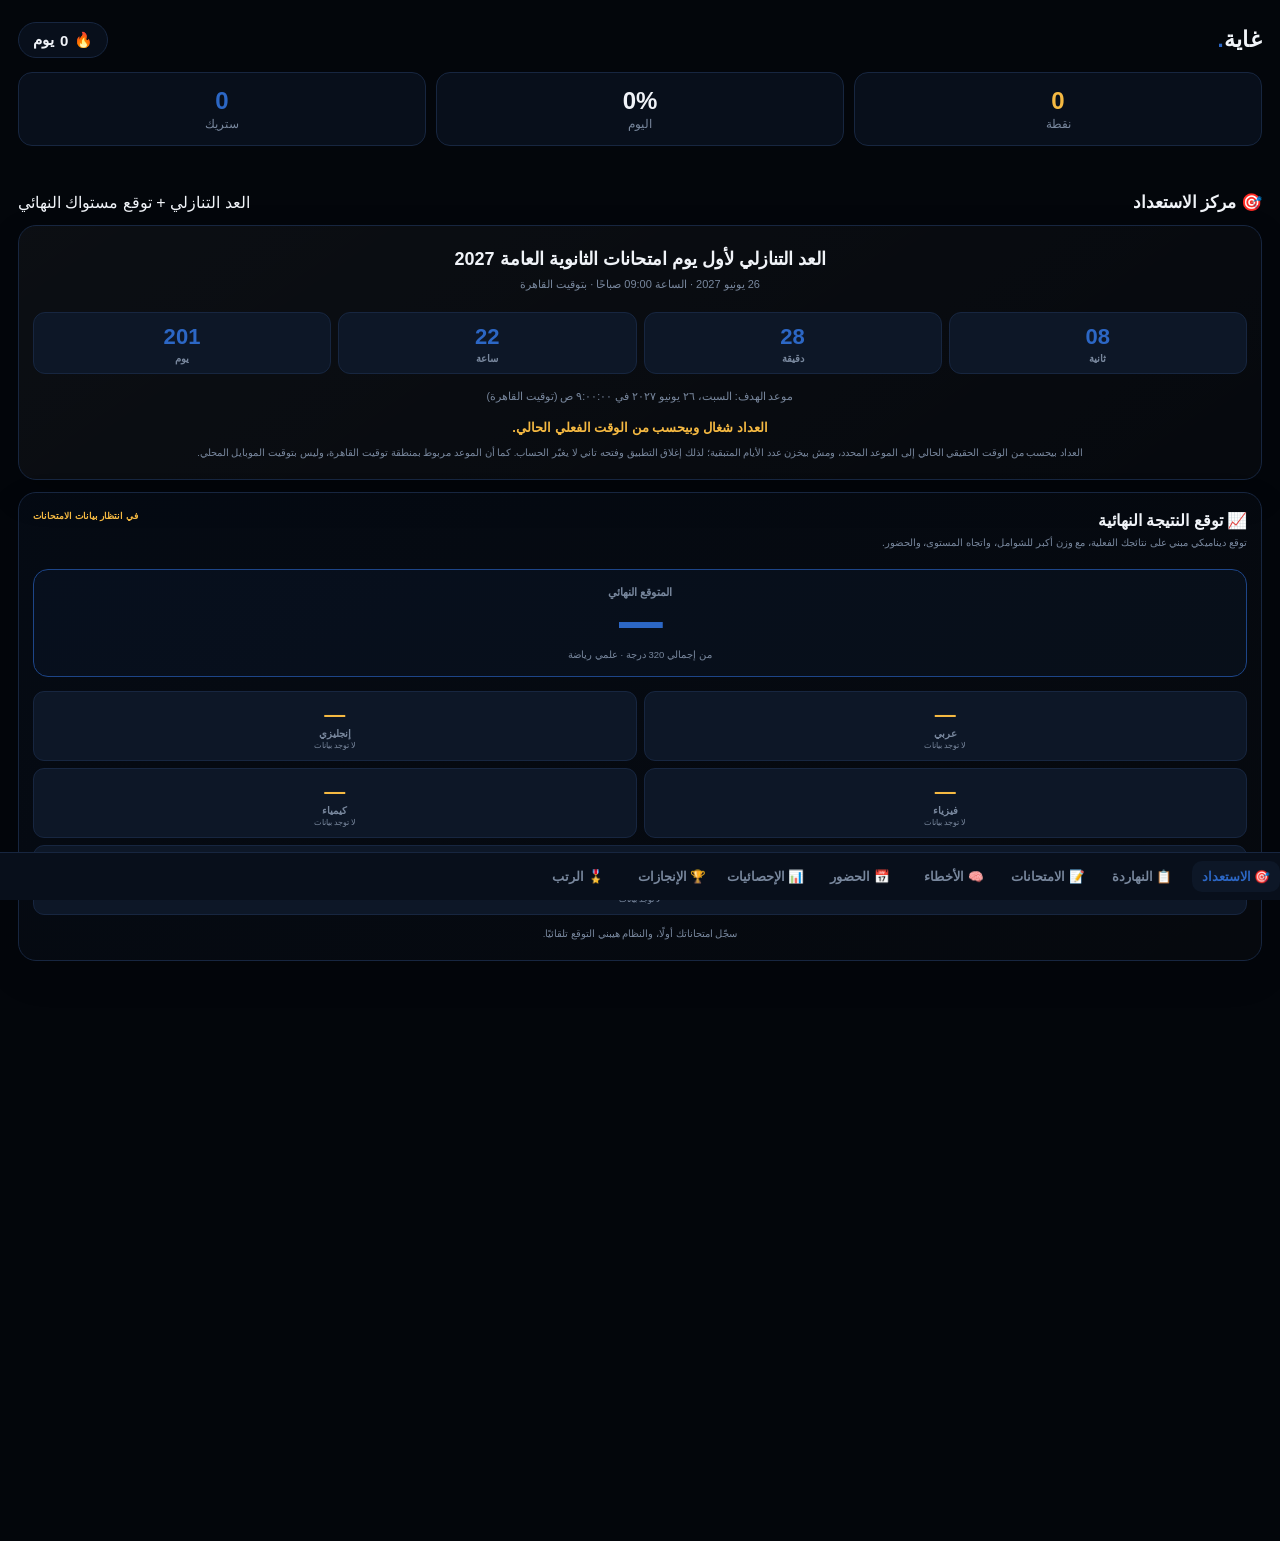
==== index.html @ 6be0824b "Add files via upload" ====
<!DOCTYPE html>
<html lang="ar" dir="rtl">
<head>
<meta charset="UTF-8">
<meta name="viewport" content="width=device-width, initial-scale=1.0, viewport-fit=cover">
<meta name="theme-color" content="#03060B">
<title>غاية</title>
<link rel="manifest" href="manifest.json">
<link rel="apple-touch-icon" href="icon-192.png">
<link rel="icon" href="icon-192.png">
<link rel="stylesheet" href="fonts.css">
<style>
  :root{
    --bg:#03060B;
    --surface:#080F1B;
    --surface-2:#0D1727;
    --border:#172640;
    --text:#F0F3F8;
    --muted:#78879D;
    --mint:#2C67C5;
    --mint-dim:#1D4588;
    --gold:#F5B942;
    --red:#FF5C5C;
    --red-dim:#5C2323;
  }
  *{box-sizing:border-box; margin:0; padding:0;}
  html{
    min-height:100%;
    overflow-y:auto;
    overflow-x:hidden;
    scroll-padding-bottom:340px;
  }
  body{
    height:auto;
    overflow-y:auto;
    overflow-x:hidden;
    scroll-padding-bottom:340px;
  }
  body{
    background:
      linear-gradient(var(--bg),var(--bg)),
      repeating-linear-gradient(0deg, transparent, transparent 39px, rgba(255,255,255,0.028) 40px),
      repeating-linear-gradient(90deg, transparent, transparent 39px, rgba(255,255,255,0.028) 40px);
    color:var(--text);
    font-family:'Noto Sans Arabic','Cairo','Tajawal',sans-serif;
    min-height:100dvh;
    padding-bottom:calc(320px + env(safe-area-inset-bottom));
  }
  body::after{content:''; display:block; height:120px;}
  h1,h2,h3,.num,.brand{font-family:'Noto Sans Arabic','Cairo','Tajawal',sans-serif;}
  .achievement-en,.rank-en,.rank-current-en{
    font-family:Impact,'Haettenschweiler','Arial Narrow Bold','Noto Sans Display',sans-serif;
    font-weight:900;
    letter-spacing:.15px;
  }
  .countdown-grid .countdown-value{
    font-family:Impact,'Haettenschweiler','Arial Narrow Bold','Noto Sans Display','Noto Sans Arabic',sans-serif;
    font-weight:900;
    letter-spacing:.2px;
  }
  /* Arabic display style: a heavy, rounded local fallback closest to the selected Picsart reference. */
  .brand,.section-head h2,.countdown-title,.prediction-head h3{font-weight:900;}

  header.top{
    padding:22px 18px 14px;
    display:flex;
    align-items:center;
    justify-content:space-between;
  }
  .brand{font-size:22px; font-weight:800; letter-spacing:.3px;}
  .brand span{color:var(--mint);}
  .streak-pill{
    display:flex; align-items:center; gap:6px;
    background:var(--surface);
    border:1px solid var(--border);
    padding:8px 14px;
    border-radius:100px;
    font-family:'Noto Sans Arabic','Cairo','Tajawal',sans-serif;
    font-weight:700;
    font-size:15px;
  }

  .stats-row{
    display:grid;
    grid-template-columns:1fr 1fr 1fr;
    gap:10px;
    padding:0 18px 18px;
  }
  .stat-card{
    background:var(--surface);
    border:1px solid var(--border);
    border-radius:14px;
    padding:14px 10px;
    text-align:center;
  }
  .stat-card .num{font-size:24px; font-weight:800;}
  .stat-card .lbl{font-size:12px; color:var(--muted); margin-top:2px;}
  .stat-card.points .num{color:var(--gold);}
  .stat-card.streak .num{color:var(--mint);}
  .points-breakdown{
    display:grid; grid-template-columns:repeat(4,1fr); gap:8px; margin-top:8px;
  }
  .points-breakdown .point-box{
    background:var(--surface); border:1px solid var(--border);
    border-radius:12px; padding:10px 6px; text-align:center;
  }
  .points-breakdown .point-value{
    font-family:'Noto Sans Arabic','Cairo','Tajawal',sans-serif; font-size:18px; font-weight:800; color:var(--gold);
  }
  .points-breakdown .point-label{font-size:10.5px; color:var(--muted); margin-top:2px;}
  .subject-breakdown{
    display:grid; grid-template-columns:repeat(3,1fr); gap:8px; margin-top:8px;
  }
  .subject-breakdown .point-box.total{border-color:var(--mint-dim);}
  .subject-breakdown .point-box.total .point-value{color:var(--mint);}

  section.wrap{padding:6px 18px 140px;}

  .section-head{
    display:flex; align-items:center; justify-content:space-between;
    margin:22px 0 12px;
  }
  .section-head h2{font-size:17px; font-weight:700;}
  .section-head .tabs, #page-errors .tabs{display:flex; gap:6px; background:var(--surface); padding:4px; border-radius:10px; border:1px solid var(--border); flex-wrap:wrap;}
  .section-head .tabs button, #page-errors .tabs button{
    background:transparent; border:none; color:var(--muted);
    font-family:'Noto Sans Arabic','Cairo','Tajawal',sans-serif; font-size:12px; padding:6px 10px; border-radius:7px; cursor:pointer;
  }
  .section-head .tabs button.active, #page-errors .tabs button.active{background:var(--surface-2); color:var(--text); font-weight:700;}

  .task{
    background:var(--surface);
    border:1px solid var(--border);
    border-radius:14px;
    padding:14px 16px;
    margin-bottom:10px;
    display:flex;
    align-items:center;
    gap:12px;
    position:relative;
    overflow:hidden;
  }
  .task .idx{
    font-family:'Noto Sans Arabic','Cairo','Tajawal',sans-serif; font-weight:800; font-size:13px; color:var(--muted);
    min-width:22px;
  }
  .task .info{flex:1; min-width:0;}
  .task .title{font-size:15px; font-weight:600; margin-bottom:3px;}
  .task.done .title{color:var(--muted); text-decoration:line-through;}
  .task .time{font-size:12.5px; color:var(--muted); font-family:'Noto Sans Arabic','Cairo','Tajawal',sans-serif;}
  .task .check{
    width:30px; height:30px; border-radius:9px;
    border:2px solid var(--border);
    background:transparent;
    display:flex; align-items:center; justify-content:center;
    cursor:pointer; flex-shrink:0;
    font-size:16px; color:transparent;
  }
  .task.done{border-color:var(--mint-dim); background:linear-gradient(90deg, rgba(44,103,197,0.08), transparent);}
  .task.done .check{background:var(--mint); border-color:var(--mint); color:#FFFFFF;}
  .task.failed{border-color:var(--red-dim); background:linear-gradient(90deg, rgba(255,92,92,0.08), transparent);}
  .task.failed .check{border-color:var(--red); color:var(--red);}
  .task.failed .time{color:var(--red);}

  .empty{
    text-align:center; color:var(--muted); font-size:13.5px;
    padding:28px 10px; border:1px dashed var(--border); border-radius:14px;
  }


  /* ---------- ACHIEVEMENTS ---------- */
.achievement-card.locked 
.rank-card-badge{
  width:110px;height:130px;display:block;margin:0 auto 8px;object-fit:contain;
  filter:drop-shadow(0 9px 16px rgba(0,0,0,.42));
  transition:transform .22s ease;
}
.rank-card:hover .rank-card-badge{transform:translateY(-4px) scale(1.035);}
.rank-card.locked .rank-card-badge{filter:grayscale(.75) brightness(.62) opacity(.48);}
.rank-card.current .rank-card-badge{filter:drop-shadow(0 0 14px rgba(224,189,99,.24)) drop-shadow(0 9px 16px rgba(0,0,0,.42));}

.achievement-badge-img{
  width:100px;height:114px;display:block;margin:0 auto 10px;object-fit:contain;
  filter:drop-shadow(0 8px 14px rgba(0,0,0,.42));
  transition:transform .22s ease,filter .22s ease,opacity .22s ease;
}
.achievement-card:hover .achievement-badge-img{transform:translateY(-3px) scale(1.035);}
.achievement-card.locked .achievement-badge-img{
  filter:grayscale(.9) brightness(.36) saturate(.35) contrast(1.08);
  opacity:.52;
}
.rank-hero{background:var(--surface);border:1px solid var(--border);border-radius:16px;padding:14px;margin-bottom:12px;display:grid;grid-template-columns:86px 1fr;gap:14px;align-items:center;}
  .rank-hero img{width:82px;height:82px;display:block;}
  .rank-level{font-size:10px;color:var(--gold);font-weight:900;letter-spacing:.4px;}
  .rank-current-name{font-size:18px;font-weight:900;margin-top:2px;line-height:1.3;}
  .rank-current-en{font-size:10.5px;color:var(--muted);direction:ltr;text-align:left;margin-top:2px;}
  .rank-points{font-family:'Noto Sans Arabic','Cairo','Tajawal',sans-serif;font-size:12px;color:var(--text);margin-top:7px;}
  .rank-progress{height:6px;background:var(--surface-2);border-radius:99px;overflow:hidden;margin-top:8px;}
  .rank-progress span{display:block;height:100%;background:var(--gold);border-radius:99px;}
  .rank-levels{display:flex;gap:5px;overflow:auto;margin-bottom:12px;padding-bottom:2px;}
  .rank-level-filter{white-space:nowrap;background:var(--surface);border:1px solid var(--border);color:var(--muted);border-radius:10px;padding:8px 10px;font-family:'Noto Sans Arabic','Cairo','Tajawal',sans-serif;font-size:11px;cursor:pointer;}
  .rank-level-filter.active{color:var(--text);border-color:var(--gold);font-weight:800;background:var(--surface-2);}
  .rank-grid{display:grid;grid-template-columns:repeat(2,minmax(0,1fr));gap:9px;}
  .rank-card{position:relative;background:var(--surface);border:1px solid var(--border);border-radius:14px;padding:11px;min-height:126px;overflow:hidden;display:grid;grid-template-columns:58px 1fr;gap:10px;align-items:center;}
  .rank-card.current{border-color:var(--gold);box-shadow:0 0 0 1px rgba(245,185,66,.1);}
  .rank-card.passed{border-color:var(--mint-dim);}
  .rank-card.locked{opacity:.55;filter:saturate(.45);}
  .rank-card img{width:56px;height:56px;display:block;}
  .rank-num{font-size:9.5px;color:var(--muted);font-family:'Noto Sans Arabic','Cairo','Tajawal',sans-serif;}
  .rank-name{font-size:12.5px;font-weight:900;line-height:1.35;margin-top:2px;}
  .rank-en{font-size:9.5px;color:var(--muted);direction:ltr;text-align:left;margin-top:2px;}
  .rank-required{font-size:10px;color:var(--muted);margin-top:6px;}
  .rank-state{font-size:9.5px;font-weight:800;margin-top:5px;color:var(--muted);}
  .rank-card.current .rank-state{color:var(--gold);}
  .rank-card.passed .rank-state{color:var(--mint);}
  @media(max-width:520px){.rank-grid{grid-template-columns:1fr;}.rank-hero{grid-template-columns:72px 1fr}.rank-hero img{width:68px;height:68px;}}
  .achievement-summary{display:grid;grid-template-columns:repeat(3,1fr);gap:8px;margin-bottom:12px;}
  .achievement-stat{background:var(--surface);border:1px solid var(--border);border-radius:12px;padding:12px;text-align:center;}
  .achievement-stat .num{font-family:'Noto Sans Arabic','Cairo','Tajawal',sans-serif;font-size:20px;font-weight:900;color:var(--gold);}
  .achievement-stat .lbl{font-size:11px;color:var(--muted);margin-top:3px;}
  .achievement-filters{display:flex;gap:6px;flex-wrap:wrap;margin-bottom:12px;}
  .achievement-filter{background:var(--surface);border:1px solid var(--border);color:var(--muted);border-radius:10px;padding:8px 10px;font-family:'Noto Sans Arabic','Cairo','Tajawal',sans-serif;font-size:11.5px;cursor:pointer;}
  .achievement-filter.active{background:var(--surface-2);color:var(--text);border-color:var(--gold);font-weight:800;}
  .achievement-grid{display:grid;grid-template-columns:repeat(2,minmax(0,1fr));gap:9px;}
  .achievement-card{position:relative;background:var(--surface);border:1px solid var(--border);border-radius:14px;padding:12px;min-height:126px;overflow:hidden;}
  .achievement-card.unlocked{border-color:var(--gold);box-shadow:0 0 0 1px rgba(245,185,66,.08);}
  .achievement-card.locked{opacity:.62;filter:saturate(.45);}
  .achievement-id{position:absolute;top:8px;left:9px;font-size:10px;color:var(--muted);font-family:'Noto Sans Arabic','Cairo','Tajawal',sans-serif;}
  .achievement-badge{width:42px;height:42px;border-radius:12px;background:var(--surface-2);border:1px solid var(--border);display:flex;align-items:center;justify-content:center;font-size:21px;margin-bottom:8px;}
  .achievement-card.unlocked .achievement-badge{border-color:var(--gold);background:rgba(245,185,66,.08);}
  .achievement-name{font-weight:900;font-size:13px;line-height:1.35;}
  .achievement-en{font-size:10.5px;color:var(--muted);margin-top:2px;direction:ltr;text-align:left;}
  .achievement-condition{font-size:10.5px;color:var(--muted);line-height:1.45;margin-top:7px;}
  .achievement-status{font-size:10px;margin-top:7px;color:var(--muted);font-weight:700;}
  .achievement-card.unlocked .achievement-status{color:var(--mint);}
  .achievement-progress{height:4px;background:var(--surface-2);border-radius:99px;overflow:hidden;margin-top:8px;}
  .achievement-progress span{display:block;height:100%;background:var(--gold);border-radius:99px;}
  @media(max-width:520px){.achievement-grid{grid-template-columns:1fr;}.achievement-summary{grid-template-columns:repeat(3,1fr);}}

  .add-bar{
    display:flex; gap:8px; margin-top:14px;
  }
  .add-bar input[type=text]{
    flex:1; background:var(--surface); border:1px solid var(--border); color:var(--text);
    border-radius:12px; padding:12px 14px; font-family:'Noto Sans Arabic','Cairo','Tajawal',sans-serif; font-size:14px;
  }
  .add-bar input[type=time]{
    background:var(--surface); border:1px solid var(--border); color:var(--text);
    border-radius:12px; padding:12px 10px; font-family:'Noto Sans Arabic','Cairo','Tajawal',sans-serif; font-size:14px; width:108px;
  }
  .add-bar button{
    background:var(--mint); color:#FFFFFF; border:none; border-radius:12px;
    padding:0 18px; font-family:'Noto Sans Arabic','Cairo','Tajawal',sans-serif; font-weight:800; font-size:14px; cursor:pointer;
  }

  .exam-form{
    background:var(--surface); border:1px solid var(--border); border-radius:14px;
    padding:14px; margin-bottom:16px;
  }
  .exam-form h3{font-size:15px; margin-bottom:12px;}
  .form-grid{display:grid; grid-template-columns:1fr 1fr; gap:10px;}
  .field{display:flex; flex-direction:column; gap:5px;}
  .field.full{grid-column:1 / -1;}
  .field label{font-size:12px; color:var(--muted);}
  .field select,.field input{
    width:100%; background:var(--surface-2); border:1px solid var(--border);
    color:var(--text); border-radius:10px; padding:10px 11px;
    font-family:'Noto Sans Arabic','Cairo','Tajawal',sans-serif; font-size:13.5px;
  }
  .field input[type=number]{font-family:'Noto Sans Arabic','Cairo','Tajawal',sans-serif;}
  .exam-submit{
    width:100%; margin-top:12px; padding:11px; border:none; border-radius:10px;
    background:var(--mint); color:#FFFFFF; font-family:'Noto Sans Arabic','Cairo','Tajawal',sans-serif;
    font-weight:800; font-size:13.5px; cursor:pointer;
  }
  .exam-section-title{
    display:flex; align-items:center; justify-content:space-between;
    margin:18px 0 10px;
  }
  .exam-section-title h3{font-size:15px;}
  .exam-section-title span{font-size:11px; color:var(--muted);}
  .exam-summary{
    display:flex; align-items:center; gap:10px; background:var(--surface);
    border:1px solid var(--border); border-radius:12px; padding:12px 14px;
    margin-bottom:8px;
  }
  .exam-summary .subject{flex:1; font-weight:700; font-size:14px;}
  .exam-summary .exam-count{font-size:11px; color:var(--muted);}
  .exam-summary .average{font-family:'Noto Sans Arabic','Cairo','Tajawal',sans-serif; font-size:17px; font-weight:800; color:var(--gold);}
  .exam-record{
    display:flex; align-items:center; gap:10px; padding:10px 2px;
    border-bottom:1px solid var(--border); font-size:13px;
  }
  .exam-record:last-child{border-bottom:none;}
  .exam-record .record-info{flex:1; min-width:0;}
  .exam-record .record-subject{font-weight:700;}
  .exam-record .record-meta{font-size:11px; color:var(--muted); margin-top:2px;}
  .exam-record .record-score{font-family:'Noto Sans Arabic','Cairo','Tajawal',sans-serif; font-weight:800; color:var(--mint);}

  .attendance-note{
    color:var(--muted); font-size:12px; line-height:1.8;
    background:rgba(245,185,66,.07); border:1px solid rgba(245,185,66,.25);
    border-radius:12px; padding:11px 13px; margin-bottom:14px;
  }
  .schedule-row{
    display:grid; grid-template-columns:1fr 1.2fr .9fr; gap:8px;
    margin-bottom:8px;
  }
  .schedule-row input,.schedule-row select{
    width:100%; min-width:0; background:var(--surface-2);
    border:1px solid var(--border); color:var(--text); border-radius:9px;
    padding:9px 8px; font-family:'Noto Sans Arabic','Cairo','Tajawal',sans-serif; font-size:12px;
  }
  .schedule-row input[type=time]{font-family:'Noto Sans Arabic','Cairo','Tajawal',sans-serif;}
  .attendance-save{
    width:100%; margin-top:4px; padding:10px; border:none; border-radius:10px;
    background:var(--surface-2); color:var(--mint); border:1px solid var(--mint-dim);
    font-family:'Noto Sans Arabic','Cairo','Tajawal',sans-serif; font-weight:800; font-size:13px; cursor:pointer;
  }
  .attendance-item{
    display:flex; align-items:center; gap:10px; padding:12px 2px;
    border-bottom:1px solid var(--border);
  }
  .attendance-item:last-child{border-bottom:none;}
  .attendance-info{flex:1; min-width:0;}
  .attendance-subject{font-weight:800; font-size:14px;}
  .attendance-meta{font-size:11px; color:var(--muted); margin-top:3px;}
  .attendance-status{
    font-family:'Noto Sans Arabic','Cairo','Tajawal',sans-serif; font-size:11px; font-weight:800;
    padding:5px 8px; border-radius:7px; white-space:nowrap;
  }
  .attendance-status.pending{color:var(--gold); background:rgba(245,185,66,.12);}
  .attendance-status.present{color:var(--mint); background:rgba(44,103,197,.12);}
  .attendance-status.absent{color:var(--red); background:rgba(255,92,92,.12);}
  .attendance-action{
    border:1px solid var(--mint-dim); color:var(--mint); background:transparent;
    border-radius:8px; padding:7px 9px; font-family:'Noto Sans Arabic','Cairo','Tajawal',sans-serif; font-size:11px;
    font-weight:700; cursor:pointer; white-space:nowrap;
  }
  .record-actions{display:flex; gap:4px; flex-shrink:0;}
  .icon-btn{
    background:transparent; border:1px solid var(--border); color:var(--muted);
    font-size:13px; cursor:pointer; padding:6px 8px; border-radius:8px; line-height:1;
  }
  .icon-btn.danger{border-color:var(--red-dim); color:var(--red);}
  .exam-record.editing{border:1px solid var(--mint-dim); border-radius:10px; background:rgba(44,103,197,.05);}
  .exam-submit-row{display:flex; gap:8px; margin-top:12px;}
  .exam-submit-row .exam-submit{margin-top:0; flex:1;}
  .exam-cancel-edit{
    display:none; border:1px solid var(--border); background:transparent; color:var(--muted);
    border-radius:10px; padding:0 16px; font-family:'Noto Sans Arabic','Cairo','Tajawal',sans-serif; font-weight:700; font-size:13px; cursor:pointer;
  }
  .exam-filter{
    width:100%; background:var(--surface-2); border:1px solid var(--border); color:var(--text);
    border-radius:10px; padding:9px 11px; font-family:'Noto Sans Arabic','Cairo','Tajawal',sans-serif; font-size:13px; margin-bottom:10px;
  }
  .attendance-status-select{
    font-family:'Noto Sans Arabic','Cairo','Tajawal',sans-serif; font-size:11px; font-weight:800;
    padding:5px 8px; border-radius:7px; white-space:nowrap; border:1px solid var(--border);
    background:var(--surface-2); cursor:pointer;
  }
  .attendance-status-select.pending{color:var(--gold);}
  .attendance-status-select.present{color:var(--mint);}
  .attendance-status-select.absent{color:var(--red);}
  .stats-nav{
    display:flex; align-items:center; justify-content:center; gap:14px; margin:6px 0 6px;
  }
  .stats-nav button{
    padding:7px 14px; border-radius:9px; border:1px solid var(--border);
    background:var(--surface); color:var(--text); font-family:'Noto Sans Arabic','Cairo','Tajawal',sans-serif; font-weight:700; font-size:12.5px; cursor:pointer;
  }
  .stats-nav button:disabled{opacity:.35; cursor:default;}
  .stats-nav .range-label{font-family:'Noto Sans Arabic','Cairo','Tajawal',sans-serif; font-weight:700; font-size:13px; min-width:130px; text-align:center;}
  .exam-chart-panel{background:var(--surface);border:1px solid var(--border);border-radius:16px;padding:13px;margin-top:12px;}
  .exam-chart-head{display:flex;align-items:flex-start;justify-content:space-between;gap:10px;margin-bottom:10px;} .exam-chart-head h3{font-size:14px;font-weight:900;margin-bottom:3px;} .exam-chart-head span{font-size:10.5px;color:var(--muted);line-height:1.5;}
  .chart-period-tabs{display:flex;gap:4px;background:var(--surface-2);border:1px solid var(--border);border-radius:9px;padding:3px;flex-shrink:0;} .chart-period-tabs button{border:0;background:transparent;color:var(--muted);font-family:inherit;font-size:10px;font-weight:800;padding:6px 7px;border-radius:7px;white-space:nowrap;cursor:pointer;} .chart-period-tabs button.active{background:var(--mint);color:#fff;}
  .chart-filter-scroller{display:flex;gap:6px;overflow-x:auto;scrollbar-width:none;-webkit-overflow-scrolling:touch;padding:1px 1px 7px;margin-bottom:2px;} .chart-filter-scroller::-webkit-scrollbar{display:none;} .chart-filter-scroller button{flex:0 0 auto;border:1px solid var(--border);background:var(--surface-2);color:var(--muted);font-family:inherit;font-size:10.5px;font-weight:700;padding:7px 9px;border-radius:9px;white-space:nowrap;cursor:pointer;} .chart-filter-scroller button.active{color:#fff;border-color:var(--mint);background:rgba(44,103,197,.18);}
  .exam-chart-wrap{height:245px;position:relative;margin-top:5px;} #examProgressChart{width:100%;height:100%;display:block;} .exam-chart-legend{display:flex;gap:8px;flex-wrap:wrap;margin-top:8px;} .chart-legend-item{display:inline-flex;align-items:center;gap:5px;color:var(--muted);font-size:9.5px;} .chart-legend-dot{width:8px;height:8px;border-radius:50%;display:inline-block;}
  .all-exam-records{background:var(--surface);border:1px solid var(--border);border-radius:14px;overflow:hidden;} .all-exam-record{display:grid;grid-template-columns:1fr auto;gap:10px;padding:11px 12px;border-bottom:1px solid var(--border);align-items:center;} .all-exam-record:last-child{border-bottom:0;} .all-exam-main{min-width:0;} .all-exam-title{font-size:12.5px;font-weight:900;line-height:1.35;} .all-exam-meta{font-size:10px;color:var(--muted);margin-top:3px;} .all-exam-score{font-family:Impact,'Haettenschweiler','Arial Narrow Bold',sans-serif;font-size:22px;line-height:1;color:var(--mint);direction:ltr;text-align:left;} .all-exam-empty{padding:22px;text-align:center;color:var(--muted);font-size:12px;}
  .achievement-recent-panel{background:var(--surface);border:1px solid var(--border);border-radius:14px;padding:12px;margin-bottom:12px;} .achievement-recent-head{margin-bottom:8px;} .achievement-recent-head h3{font-size:13px;font-weight:900;margin-bottom:2px;} .achievement-recent-head span{font-size:10px;color:var(--muted);} .achievement-recent-list{display:grid;gap:7px;} .achievement-recent-item{display:grid;grid-template-columns:34px 1fr auto;gap:8px;align-items:center;background:var(--surface-2);border:1px solid var(--border);border-radius:10px;padding:8px;} .achievement-recent-icon{width:30px;height:30px;border-radius:9px;display:flex;align-items:center;justify-content:center;background:rgba(44,103,197,.13);color:var(--mint);font-size:14px;} .achievement-recent-name{font-size:11.5px;font-weight:900;} .achievement-recent-meta{font-size:9px;color:var(--muted);margin-top:2px;} .achievement-recent-progress{font-size:9.5px;color:var(--gold);font-weight:800;white-space:nowrap;}
  @media(max-width:520px){.exam-chart-head{display:block}.chart-period-tabs{margin-top:8px;width:max-content}.exam-chart-wrap{height:220px}.achievement-recent-item{grid-template-columns:30px 1fr}.achievement-recent-progress{grid-column:2;}}
  .exam-stats-tabs{
    display:grid; grid-template-columns:repeat(3,1fr); gap:7px; margin:9px 0;
  }
  .exam-stats-tabs.period-tabs{grid-template-columns:repeat(3,1fr);}
  .exam-stats-tabs button{
    padding:9px 7px; border-radius:10px; border:1px solid var(--border);
    background:var(--surface); color:var(--muted); font-family:'Noto Sans Arabic','Cairo','Tajawal',sans-serif;
    font-weight:800; font-size:12px; cursor:pointer;
  }
  .exam-stats-tabs button.active{
    color:var(--mint); border-color:var(--mint-dim); background:rgba(44,103,197,.08);
  }
  .exam-stats-range{
    text-align:center; color:var(--muted); font-family:'Noto Sans Arabic','Cairo','Tajawal',sans-serif;
    font-size:11px; margin:4px 0 8px;
  }
  .prediction-card{margin-top:12px;padding:18px 14px;border:1px solid var(--border);border-radius:18px;background:linear-gradient(145deg,rgba(44,103,197,.045),rgba(255,255,255,.012));box-shadow:0 14px 36px rgba(0,0,0,.14);}
  .prediction-head{display:flex;gap:10px;align-items:flex-start;justify-content:space-between;}
  .prediction-head h3{font-family:'Noto Sans Arabic','Cairo','Tajawal',sans-serif;font-size:16px;font-weight:900;margin:0;}
  .prediction-head p{margin:4px 0 0;color:var(--muted);font-size:10px;line-height:1.7;}
  .prediction-status{font-family:'Noto Sans Arabic','Cairo','Tajawal',sans-serif;font-size:9px;font-weight:800;color:var(--gold);white-space:nowrap;}
  .prediction-overall{text-align:center;margin:18px 0 14px;padding:16px 10px;border:1px solid var(--mint-dim);border-radius:15px;background:rgba(44,103,197,.055);}
  .prediction-overall-label{font-size:11px;color:var(--muted);font-family:'Noto Sans Arabic','Cairo','Tajawal',sans-serif;font-weight:700;}
  .prediction-overall-value{margin-top:2px;font-family:'Noto Sans Arabic','Cairo','Tajawal',sans-serif;font-size:42px;line-height:1.05;font-weight:1000;color:var(--mint);font-variant-numeric:tabular-nums;}
  .prediction-overall-sub{margin-top:4px;font-size:9.5px;color:var(--muted);}
  .prediction-subjects{display:grid;grid-template-columns:repeat(2,1fr);gap:7px;}
  .prediction-subject{padding:10px;border:1px solid var(--border);border-radius:11px;background:var(--surface-2);text-align:center;}
  .prediction-subject .value{font-family:'Noto Sans Arabic','Cairo','Tajawal',sans-serif;font-size:21px;font-weight:900;color:var(--gold);}
  .prediction-subject .name{margin-top:2px;font-size:10px;color:var(--muted);font-family:'Noto Sans Arabic','Cairo','Tajawal',sans-serif;font-weight:700;}
  .prediction-subject:last-child{grid-column:1/-1;}
  .prediction-details{margin-top:10px;color:var(--muted);font-size:9.5px;line-height:1.8;text-align:center;}
  .prediction-details strong{color:var(--text);}
  .countdown-card{
    margin-top:12px; padding:22px 14px 18px; border:1px solid var(--border);
    border-radius:18px; background:linear-gradient(145deg,rgba(255,255,255,.035),rgba(255,255,255,.012));
    box-shadow:0 14px 36px rgba(0,0,0,.16); text-align:center;
  }
  .countdown-title{font-family:'Noto Sans Arabic','Cairo','Tajawal',sans-serif; font-weight:800; font-size:18px; color:var(--text);}
  .countdown-subtitle{margin-top:5px; color:var(--muted); font-size:11px; line-height:1.7;}
  .countdown-grid{display:grid; grid-template-columns:repeat(4,1fr); gap:7px; margin-top:18px; direction:ltr;}
  .countdown-unit{min-width:0; padding:11px 5px 9px; border:1px solid var(--border); border-radius:12px; background:var(--surface-2);}
  .countdown-value{font-family:'Noto Sans Arabic','Cairo','Tajawal',sans-serif; font-size:22px; font-weight:900; line-height:1.15; color:var(--mint); font-variant-numeric:tabular-nums; font-feature-settings:'tnum';}
  .countdown-value.countdown-tick{animation:countdownTick .18s ease-out;}
  @keyframes countdownTick{0%{transform:translateY(-1px);opacity:.72}100%{transform:translateY(0);opacity:1}}
  @media (prefers-reduced-motion: reduce){.countdown-value.countdown-tick{animation:none;}}
  .countdown-label{margin-top:4px; color:var(--muted); font-family:'Noto Sans Arabic','Cairo','Tajawal',sans-serif; font-size:10px; font-weight:700;}
  .countdown-target{margin-top:14px; color:var(--muted); font-family:'Noto Sans Arabic','Cairo','Tajawal',sans-serif; font-size:10.5px; line-height:1.7;}
  .countdown-state{margin-top:14px; font-family:'Noto Sans Arabic','Cairo','Tajawal',sans-serif; font-weight:800; font-size:13px; color:var(--gold);}
  .countdown-note{margin-top:10px; color:var(--muted); font-size:9.5px; line-height:1.7;}
  @media (max-width:380px){.countdown-grid{gap:5px}.countdown-value{font-size:19px}.countdown-unit{padding-inline:3px}}

  .backup-row{display:flex; gap:8px; margin-top:34px;}
  .backup-btn{
    flex:1; background:transparent; border:1px solid var(--border); color:var(--text);
    border-radius:10px; padding:10px 8px; font-family:'Noto Sans Arabic','Cairo','Tajawal',sans-serif; font-weight:700; font-size:12px; cursor:pointer;
  }

  .chart{display:flex; align-items:flex-end; gap:8px; height:120px; padding:10px 4px 0;}
  .bar-col{flex:1; display:flex; flex-direction:column; align-items:center; gap:6px;}
  .bar{width:100%; max-width:26px; background:var(--surface-2); border-radius:6px 6px 3px 3px; position:relative; overflow:hidden; height:90px;}
  .bar .fill{position:absolute; bottom:0; left:0; right:0; background:linear-gradient(180deg,var(--mint),var(--mint-dim)); border-radius:6px 6px 3px 3px;}
  .bar-col .day-lbl{font-size:11px; color:var(--muted); font-family:'Noto Sans Arabic','Cairo','Tajawal',sans-serif;}

  .heat-grid{display:grid; grid-template-columns:repeat(7,1fr); gap:6px;}
  #yearWrap{gap:5px;}
  #yearWrap .bar{max-width:20px; height:90px;}
  #yearWrap .day-lbl{font-size:9.5px;}
  .heat-cell{aspect-ratio:1; border-radius:6px; background:var(--surface-2); border:1px solid var(--border);}

.achievement-toast{
    position:fixed; left:50%; top:22px; transform:translateX(-50%);
    width:min(90vw,460px);
    background:linear-gradient(145deg,#101A2A,#0A111D);
    border:1px solid var(--gold);
    color:var(--text); padding:18px 18px 17px; border-radius:18px;
    font-family:'Noto Sans Arabic','Cairo','Tajawal',sans-serif;
    text-align:center; z-index:60;
    box-shadow:0 18px 50px rgba(0,0,0,.55);
    animation:achievementPop .25s ease;
  }
  .achievement-toast .close-toast{
    position:absolute; top:5px; left:9px; width:30px; height:30px;
    border:none; background:transparent; color:rgba(255,255,255,.72);
    font-size:23px; line-height:1; cursor:pointer; font-family:Arial,sans-serif;
  }
  .achievement-toast .close-toast:hover{color:#fff;}
  .achievement-toast-title{font-size:11px;color:var(--gold);font-weight:900;margin-bottom:5px;}
  .achievement-toast-name{font-size:14px;font-weight:900;line-height:1.45;margin-bottom:7px;}
  .achievement-toast-message{font-size:13px;line-height:1.85;font-weight:700;}
  @keyframes achievementPop{from{transform:translate(-50%,-8px) scale(.96);opacity:0;}to{transform:translate(-50%,0) scale(1);opacity:1;}}
  @media (max-width:520px){.achievement-toast{top:12px;width:min(92vw,460px);padding:17px 15px 16px}.achievement-toast-message{font-size:12.5px;}}

  .toast{
    position:fixed; left:50%; top:50%; transform:translate(-50%,-50%);
    width:min(88vw,430px);
    background:var(--red-dim); border:1px solid var(--red);
    color:#fff; padding:22px 20px; border-radius:18px;
    font-family:'Noto Sans Arabic','Cairo','Tajawal',sans-serif; font-weight:700; font-size:15px; line-height:1.8;
    text-align:center; z-index:50;
    box-shadow:0 18px 50px rgba(0,0,0,0.55);
    animation:popin .25s ease;
  }
  .toast .close-toast{
    position:absolute; top:6px; left:10px;
    width:30px; height:30px; border:none; background:transparent;
    color:rgba(255,255,255,.75); font-size:24px; line-height:1;
    cursor:pointer; font-family:Arial, sans-serif;
  }
  .toast .close-toast:hover{color:#fff;}
  .toast.motivation{
    background:var(--mint-dim); border-color:var(--mint);
  }
  @keyframes popin{from{transform:translate(-50%,-50%) scale(.92); opacity:0;} to{transform:translate(-50%,-50%) scale(1); opacity:1;}}
  .toast .emoji{font-size:25px; display:block; margin-bottom:6px;}

  nav.bottom{
    position:fixed; bottom:0; left:0; right:0;
    background:var(--surface); border-top:1px solid var(--border);
    display:flex; flex-wrap:nowrap; justify-content:flex-start;
    padding:8px 0 calc(8px + env(safe-area-inset-bottom));
    gap:6px; z-index:40;
    overflow-x:auto; overflow-y:hidden;
    -webkit-overflow-scrolling:touch;
    scrollbar-width:none;
    touch-action:pan-x;
  }
  nav.bottom::-webkit-scrollbar{display:none;}
  nav.bottom button{
    flex:0 0 88px; width:88px;
    background:transparent; border:none; color:var(--muted);
    font-family:'Noto Sans Arabic','Cairo','Tajawal',sans-serif; font-weight:700; font-size:12.5px; padding:8px 6px;
    border-radius:10px; cursor:pointer; white-space:nowrap;
  }
  nav.bottom button.active{color:var(--mint); background:var(--surface-2);}

  .page{display:none;}
  .page.active{display:block;}

  @media (max-width:520px){
    .form-grid{grid-template-columns:1fr;}
    .field.full{grid-column:auto;}
    .schedule-row{grid-template-columns:1fr 1.25fr 1fr;}
    .points-breakdown{grid-template-columns:repeat(2,1fr);}
    .subject-breakdown{grid-template-columns:repeat(2,1fr);}
  }
</style>
</head>
<body>

<header class="top">
  <div class="brand">غاية<span>.</span></div>
  <div class="streak-pill">🔥 <span id="streakNum">0</span> يوم</div>
</header>

<div class="stats-row">
  <div class="stat-card points"><div class="num" id="pointsNum">0</div><div class="lbl">نقطة</div></div>
  <div class="stat-card"><div class="num" id="todayPct">0%</div><div class="lbl">اليوم</div></div>
  <div class="stat-card streak"><div class="num" id="streakNum2">0</div><div class="lbl">ستريك</div></div>
</div>

<!-- PAGE: TODAY -->
<section class="wrap page" id="page-today">
  <div class="section-head"><h2>مهام النهاردة</h2></div>
  <div id="taskList"></div>
  <div class="add-bar">
    <input type="text" id="newTaskTitle" placeholder="اكتب المهمة (مثلاً: حل مسائل تفاضل)">
    <input type="time" id="newTaskTime">
    <button onclick="addTask()">+</button>
  </div>
</section>

<!-- PAGE: EXAMS -->
<section class="wrap page" id="page-exams">
  <div class="section-head"><h2>نتائج الامتحانات</h2></div>
  <div class="exam-form">
    <h3>سجّل نتيجة جديدة</h3>
    <div class="form-grid">
      <div class="field">
        <label for="examType">نوع الامتحان</label>
        <select id="examType">
          <option value="weekly">امتحان أسبوعي</option>
          <option value="comprehensive">امتحان شامل</option>
        </select>
      </div>
      <div class="field">
        <label for="examSubject">المادة</label>
        <select id="examSubject" onchange="toggleCustomSubject()">
          <option value="">اختار المادة</option>
          <option>رياضيات</option>
          <option>فيزياء</option>
          <option>كيمياء</option>
          <option>عربي</option>
          <option>إنجليزي</option>
          <option value="__custom__">مادة تانية...</option>
        </select>
      </div>
      <div class="field full">
        <label for="examDate">تاريخ الامتحان</label>
        <input id="examDate" type="date" max="9999-12-31">
      </div>
      <div class="field full" id="customSubjectWrap" style="display:none;">
        <label for="customSubject">اسم المادة</label>
        <input id="customSubject" type="text" maxlength="40" placeholder="اكتب اسم المادة">
      </div>
      <div class="field full">
        <label for="examScore">نسبتك المئوية</label>
        <input id="examScore" type="number" min="0" max="100" step="0.1" inputmode="decimal" placeholder="مثال: 87.5">
      </div>
    </div>
    <div class="exam-submit-row">
      <button class="exam-submit" type="button" id="examSubmitBtn" onclick="addExam()">سجّل النتيجة</button>
      <button class="exam-cancel-edit" type="button" id="examCancelBtn" onclick="cancelExamEdit()">إلغاء</button>
    </div>
  </div>

  <div class="exam-section-title">
    <h3>إجمالي كل مادة</h3>
    <span>متوسط النتائج في كل مادة، والإجمالي هو متوسط المواد الخمسة مع بعض</span>
  </div>
  <div id="allTimeSubjectTotals" class="subject-breakdown"></div>

  <div class="exam-section-title">
    <h3>آخر النتائج</h3>
  </div>
  <select class="exam-filter" id="examFilterSubject" onchange="renderExams()"></select>
  <div class="stats-nav">
    <button type="button" id="examHistoryPrevBtn" onclick="shiftExamHistory(-1)">السابق</button>
    <span class="range-label" id="examHistoryLabel"></span>
    <button type="button" id="examHistoryNextBtn" onclick="shiftExamHistory(1)">التالي</button>
  </div>
  <div id="examList" class="exam-form"></div>
</section>

<!-- PAGE: ERROR BANK -->
<section class="wrap page" id="page-errors">
  <div class="section-head"><h2>بنك الأخطاء</h2></div>
  <div class="exam-form">
    <h3>سجّل سبب غلطة على امتحان</h3>
    <div class="form-grid">
      <div class="field full">
        <label for="errorExamSelect">اختار الامتحان</label>
        <select id="errorExamSelect" onchange="onErrorExamChange()"></select>
      </div>
      <div class="field">
        <label for="errorReasonSelect">سبب الغلط</label>
        <select id="errorReasonSelect" onchange="toggleCustomErrorReason()"></select>
      </div>
      <div class="field">
        <label for="errorCount">عدد الأخطاء</label>
        <input id="errorCount" type="number" min="1" step="1" inputmode="numeric" placeholder="مثال: 3">
      </div>
      <div class="field full" id="customErrorReasonWrap" style="display:none;">
        <label for="customErrorReason">اكتب السبب</label>
        <input id="customErrorReason" type="text" maxlength="40" placeholder="اكتب سبب الغلط">
      </div>
    </div>
    <button class="exam-submit" type="button" onclick="addExamError()">إضافة الغلطة</button>
  </div>

  <div class="exam-section-title">
    <h3>أخطاء الامتحان المختار</h3>
  </div>
  <div id="examErrorsList" class="exam-form"></div>

  <div class="exam-section-title">
    <h3>توزيع أسباب الأخطاء</h3>
    <span id="errorAnalysisScope"></span>
  </div>
  <div class="tabs" style="margin-bottom:10px;">
    <button class="active" data-errrange="all" onclick="setErrorRange('all')">الكل</button>
    <button data-errrange="week" onclick="setErrorRange('week')">أسبوع</button>
    <button data-errrange="month" onclick="setErrorRange('month')">شهر</button>
    <button data-errrange="year" onclick="setErrorRange('year')">سنة</button>
    <button data-errrange="subject" onclick="setErrorRange('subject')">مادة معينة</button>
    <button data-errrange="exam" onclick="setErrorRange('exam')">امتحان معين</button>
  </div>
  <div id="errorSubjectControls" style="display:none; margin-bottom:10px;">
    <select id="errorSubjectSelect" onchange="onErrorSubjectChange()" style="width:100%; background:var(--surface-2); border:1px solid var(--border); color:var(--text); border-radius:10px; padding:10px 11px; font-family:'Noto Sans Arabic','Cairo','Tajawal',sans-serif; font-size:13.5px; margin-bottom:8px;"></select>
    <div class="tabs">
      <button class="active" data-errsubrange="all" onclick="setErrorSubjectTimeRange('all')">الكل</button>
      <button data-errsubrange="week" onclick="setErrorSubjectTimeRange('week')">أسبوع</button>
      <button data-errsubrange="month" onclick="setErrorSubjectTimeRange('month')">شهر</button>
      <button data-errsubrange="year" onclick="setErrorSubjectTimeRange('year')">سنة</button>
    </div>
  </div>
  <div class="stats-nav" id="errorRangeNav" style="display:none;">
    <button type="button" id="errorRangePrevBtn" onclick="shiftErrorRange(-1)">السابق</button>
    <span class="range-label" id="errorRangeLabel"></span>
    <button type="button" id="errorRangeNextBtn" onclick="shiftErrorRange(1)">التالي</button>
  </div>
  <div id="errorReasonPie" class="exam-form" style="margin-bottom:10px;"></div>
  <div id="errorReasonBreakdown" class="exam-form"></div>

  <div class="exam-section-title">
    <h3>أكتر مادة فيها أخطاء</h3>
  </div>
  <div id="errorSubjectBreakdown" class="exam-form"></div>
</section>

<!-- PAGE: STATS -->
<section class="wrap page" id="page-attendance">
  <div class="section-head"><h2>الغيابات والحضور</h2></div>
  <div class="attendance-note">
    ظبّط ٦ مواعيد أسبوعية للدرس. بعد ميعاد الدرس عندك ٨ ساعات تسجّل حضورك؛ بعدها يتحسب غياب تلقائي. ولأي أسبوع قديم استخدم تسجيل التاريخ المحدد فوق.
  </div>
  <div class="exam-form">
    <h3>تسجيل حضور بتاريخ محدد</h3>
    <div class="form-grid">
      <div class="field">
        <label for="attendanceDate">تاريخ الدرس</label>
        <input id="attendanceDate" type="date" max="9999-12-31">
      </div>
      <div class="field">
        <label for="attendanceStatusInput">الحالة</label>
        <select id="attendanceStatusInput">
          <option value="present">حاضر</option>
          <option value="absent">غياب</option>
        </select>
      </div>
      <div class="field">
        <label for="attendanceSubjectInput">المادة</label>
        <select id="attendanceSubjectInput"></select>
      </div>
      <div class="field">
        <label for="attendanceTimeInput">ميعاد الدرس</label>
        <input id="attendanceTimeInput" type="time">
      </div>
    </div>
    <button class="attendance-save" type="button" onclick="addAttendanceRecord()">حفظ التسجيل بالتاريخ</button>
  </div>
  <div class="exam-form">
    <h3>جدول دروس الأسبوع</h3>
    <div id="attendanceScheduleForm"></div>
    <button class="attendance-save" type="button" onclick="saveAttendanceSchedule()">💾 احفظ جدول الأسبوع</button>
    <div id="attendanceSaveStatus" style="display:none; color:var(--mint); font-size:12px; text-align:center; margin-top:8px;">اتحفظ جدول الدروس ✅</div>
  </div>

  <div class="exam-section-title">
    <h3>دروس الأسبوع الحالي</h3>
    <span>غيّر الحالة من القايمة بعد ما الدرس يخلص</span>
  </div>
  <div id="attendanceList" class="exam-form"></div>
  <div class="exam-section-title">
    <h3>سجل الحضور والغياب بالكامل</h3>
    <span>مرتب بالتاريخ</span>
  </div>
  <div class="stats-nav">
    <button type="button" id="attHistoryPrevBtn" onclick="shiftAttendanceHistory(-1)">السابق</button>
    <span class="range-label" id="attHistoryLabel"></span>
    <button type="button" id="attHistoryNextBtn" onclick="shiftAttendanceHistory(1)">التالي</button>
  </div>
  <div id="attendanceHistoryList" class="exam-form"></div>
</section>


<!-- PAGE: ACHIEVEMENTS -->
<section class="wrap page" id="page-achievements">
  <div class="section-head"><h2>الإنجازات</h2></div>
  <div class="achievement-summary">
    <div class="achievement-stat"><div class="num" id="achievementUnlockedCount">0</div><div class="lbl">مفتوح</div></div>
    <div class="achievement-stat"><div class="num" id="achievementTotalCount">162</div><div class="lbl">الإجمالي</div></div>
    <div class="achievement-stat"><div class="num" id="achievementPct">0%</div><div class="lbl">نسبة الإنجاز</div></div>
  </div>
  <div class="achievement-filters" id="achievementFilters"></div>
  <div class="achievement-recent-panel"><div class="achievement-recent-head"><h3>متابعة الإنجازات</h3><span>الإنجازات المفتوحة وأقرب الإنجازات ليك</span></div><div id="achievementRecentList" class="achievement-recent-list"></div></div>
  <div id="achievementGrid" class="achievement-grid"></div>
</section>

<!-- PAGE: EXAM COUNTDOWN -->
<section class="wrap page active" id="page-readiness">
  <div class="section-head"><h2>🎯 مركز الاستعداد</h2><span>العد التنازلي + توقع مستواك النهائي</span></div>
  <div class="countdown-card">
    <div class="countdown-title">العد التنازلي لأول يوم امتحانات الثانوية العامة 2027</div>
    <div class="countdown-subtitle">26 يونيو 2027 · الساعة 09:00 صباحًا · بتوقيت القاهرة</div>
    <div class="countdown-grid" id="examCountdownGrid">
      <div class="countdown-unit"><div class="countdown-value" id="countdownDays">—</div><div class="countdown-label">يوم</div></div>
      <div class="countdown-unit"><div class="countdown-value" id="countdownHours">—</div><div class="countdown-label">ساعة</div></div>
      <div class="countdown-unit"><div class="countdown-value" id="countdownMinutes">—</div><div class="countdown-label">دقيقة</div></div>
      <div class="countdown-unit"><div class="countdown-value" id="countdownSeconds">—</div><div class="countdown-label">ثانية</div></div>
    </div>
    <div class="countdown-target" id="countdownTargetText"></div>
    <div class="countdown-state" id="countdownState"></div>
    <div class="countdown-note">العداد بيحسب من الوقت الحقيقي الحالي إلى الموعد المحدد، ومش بيخزن عدد الأيام المتبقية؛ لذلك إغلاق التطبيق وفتحه تاني لا يغيّر الحساب. كما أن الموعد مربوط بمنطقة توقيت القاهرة، وليس بتوقيت الموبايل المحلي.</div>
  </div>

  <div class="prediction-card">
    <div class="prediction-head">
      <div><h3>📈 توقع النتيجة النهائية</h3><p>توقع ديناميكي مبني على نتائجك الفعلية، مع وزن أكبر للشوامل، واتجاه المستوى، والحضور.</p></div>
      <div class="prediction-status" id="predictionStatus">جاري التحليل…</div>
    </div>
    <div class="prediction-overall">
      <div class="prediction-overall-label">المتوقع النهائي</div>
      <div class="prediction-overall-value" id="predictionOverall">—</div>
      <div class="prediction-overall-sub">من إجمالي 320 درجة · علمي رياضة</div>
    </div>
    <div class="prediction-subjects" id="predictionSubjects"></div>
    <div class="prediction-details" id="predictionDetails"></div>
  </div>
</section>

<!-- PAGE: STATS -->
<section class="wrap page" id="page-ranks">
  <div class="section-title"><h2>🎖️ الرتب</h2><span>30 رتبة · تطورك بالنقاط</span></div>
  <div id="rankHero"></div>
  <div class="rank-levels" id="rankLevelFilters"></div>
  <div id="rankGrid" class="rank-grid"></div>
</section>

<section class="wrap page" id="page-stats">
  <div class="section-head">
    <h2>الإحصائيات</h2>
    <div class="tabs">
      <button class="active" data-range="week" onclick="setRange('week')">أسبوع</button>
      <button data-range="month" onclick="setRange('month')">شهر</button>
      <button data-range="year" onclick="setRange('year')">سنة</button>
    </div>
  </div>
  <div class="section-head"><h2>توزيع النقاط</h2></div>
  <div class="points-breakdown">
    <div class="point-box"><div class="point-value" id="taskPointsTotal">0</div><div class="point-label">المهمات</div></div>
    <div class="point-box"><div class="point-value" id="examPointsTotal">0</div><div class="point-label">الامتحانات</div></div>
    <div class="point-box"><div class="point-value" id="attendancePointsTotal">0</div><div class="point-label">الحضور والغياب</div></div>
    <div class="point-box"><div class="point-value" id="streakPointsTotal">0</div><div class="point-label">استريك الامتحانات</div></div>
  </div>
  <div id="chartWrap" class="chart"></div>
  <div id="monthWrap" style="display:none; margin-top:10px;">
    <div class="heat-grid" id="heatGrid"></div>
  </div>
  <div id="yearWrap" class="chart" style="display:none; height:auto; flex-wrap:wrap;"></div>
  <div class="stats-nav">
    <button type="button" id="statsPrevBtn" onclick="shiftStats(-1)">السابق</button>
    <span class="range-label" id="statsRangeLabel"></span>
    <button type="button" id="statsNextBtn" onclick="shiftStats(1)">التالي</button>
  </div>

  <div class="exam-statistics-section">
    <div class="section-head" style="margin-top:18px;">
      <div><h2>إحصائيات الامتحانات</h2><span>كل تحليل الامتحانات في مكان واحد، من غير ما نكرر متوسطات المواد الأساسية.</span></div>
    </div>
  <div class="exam-stats-tabs" id="examStatsTypeTabs">
    <button type="button" data-stats-type="all" onclick="setExamStatsType('all')">الكل</button>
    <button type="button" data-stats-type="weekly" onclick="setExamStatsType('weekly')">الامتحانات الأسبوعية</button>
    <button type="button" data-stats-type="comprehensive" onclick="setExamStatsType('comprehensive')">الشوامل</button>
  </div>
  <div class="exam-stats-tabs period-tabs" id="examStatsPeriodTabs">
    <button type="button" data-stats-period="week" onclick="setExamStatsPeriod('week')">أسبوعية</button>
    <button type="button" data-stats-period="month" onclick="setExamStatsPeriod('month')">شهرية</button>
    <button type="button" data-stats-period="year" onclick="setExamStatsPeriod('year')">سنوية</button>
  </div>
  <div id="examStatsRange" class="exam-stats-range"></div>
  <div id="examStatsSummary" class="subject-breakdown"></div>
  <div class="exam-chart-panel">
    <div class="exam-chart-head"><div><h3>تطور درجاتك</h3><span>الرسم بيعرض الصعود والنزول في مستواك حسب الاختيار والفترة</span></div><div class="chart-period-tabs" id="examChartPeriodTabs"><button type="button" data-chart-period="week" onclick="setExamChartPeriod('week')">أسبوع</button><button type="button" data-chart-period="month" onclick="setExamChartPeriod('month')">شهر</button><button type="button" data-chart-period="year" onclick="setExamChartPeriod('year')">سنة دراسية</button></div></div>
    <div class="chart-filter-scroller" id="examChartFilterTabs"></div>
    <div class="exam-chart-wrap"><canvas id="examProgressChart"></canvas></div><div id="examChartLegend" class="exam-chart-legend"></div>
  </div>
  <div class="exam-section-title"><h3>سجل كل درجاتك</h3><span>كل نتيجة اتسجلت، من غير استثناء، مرتبة من الأحدث للأقدم</span></div>
  <div id="allExamRecords" class="all-exam-records"></div>
  </div>
  <div class="backup-row">
    <button type="button" class="backup-btn" onclick="exportBackup()">⬇️ تصدير نسخة احتياطية</button>
    <button type="button" class="backup-btn" onclick="document.getElementById('restoreFileInput').click()">⬆️ استرجاع نسخة</button>
    <input type="file" id="restoreFileInput" accept="application/json" style="display:none" onchange="handleRestoreFile(event)">
  </div>
  <div style="text-align:center; margin-top:16px;">
    <button type="button" onclick="resetData(event)" style="background:transparent; border:1px solid var(--red-dim); color:var(--red); font-family:'Noto Sans Arabic','Cairo','Tajawal',sans-serif; font-weight:700; font-size:12.5px; padding:9px 16px; border-radius:10px; cursor:pointer;">🗑️ امسح كل البيانات وابدأ من جديد</button>
  </div>
</section>

<nav class="bottom">
  <button class="active" data-page="readiness" onclick="showPage('readiness')">🎯 الاستعداد</button>
  <button data-page="today" onclick="showPage('today')">📋 النهاردة</button>
  <button data-page="exams" onclick="showPage('exams')">📝 الامتحانات</button>
  <button data-page="errors" onclick="showPage('errors')">🧠 الأخطاء</button>
  <button data-page="attendance" onclick="showPage('attendance')">📅 الحضور</button>
  <button data-page="stats" onclick="showPage('stats')">📊 الإحصائيات</button>
  <button data-page="achievements" onclick="showPage('achievements')">🏆 الإنجازات</button>
  <button data-page="ranks" onclick="showPage('ranks')">🎖️ الرتب</button>
</nav>

<script>
/* ---------- DATA ---------- */
const STORE_KEY = 'atnaffez_data_v1';
const LAST_MESSAGE_KEY = 'atnaffez_last_message_v1';
// v2 clears any stale pending message created before the attendance-week fix.
const PENDING_TOAST_KEY = 'atnaffez_pending_toast_v2';
function todayStr(d=new Date()){
  return d.getFullYear()+'-'+String(d.getMonth()+1).padStart(2,'0')+'-'+String(d.getDate()).padStart(2,'0');
}
function defaultData(){
  return {
    points:0, streak:0, lastEvaluatedDate:null,
    tasksByDay:{}, historyByDay:{}, exams:[],
    attendanceSchedule:[], attendanceInstances:[],
    examErrors:[],
    pointTotals:{tasks:0, exams:0, attendance:0, streaks:0, achievements:0},
    examStreak:{high:0, low:0},
    attendanceStreak:0,
    achievementsUnlocked:[],
    expectedOverall:null,
    expectedBySubject:{},
    expectedAchievementHistory:{},
    achievementNotificationQueue:[],
    achievementMessagesDismissed:{}
  };
}
function sanitizeData(parsed){
  if(!parsed || typeof parsed !== 'object') return defaultData();
  if(!Number.isFinite(Number(parsed.points))) parsed.points = 0; else parsed.points = Number(parsed.points);
  if(!Number.isFinite(Number(parsed.streak))) parsed.streak = 0; else parsed.streak = Number(parsed.streak);
  if(!parsed.tasksByDay || typeof parsed.tasksByDay !== 'object') parsed.tasksByDay = {};
  if(!parsed.historyByDay || typeof parsed.historyByDay !== 'object') parsed.historyByDay = {};
  if(!Array.isArray(parsed.exams)) parsed.exams = [];
  if(!Array.isArray(parsed.attendanceSchedule)) parsed.attendanceSchedule = [];
  if(!Array.isArray(parsed.attendanceInstances)) parsed.attendanceInstances = [];
  if(!Array.isArray(parsed.examErrors)) parsed.examErrors = [];
  if(!parsed.pointTotals || typeof parsed.pointTotals !== 'object'){
    parsed.pointTotals = {tasks:Number(parsed.points)||0, exams:0, attendance:0, streaks:0, achievements:0};
  }
  ['tasks','exams','attendance','streaks','achievements'].forEach(key=>{
    if(!Number.isFinite(Number(parsed.pointTotals[key]))) parsed.pointTotals[key] = 0;
    else parsed.pointTotals[key] = Number(parsed.pointTotals[key]);
  });
  if(!parsed.examStreak || typeof parsed.examStreak !== 'object') parsed.examStreak = {high:0, low:0};
  if(!Number.isFinite(Number(parsed.examStreak.high))) parsed.examStreak.high = 0;
  if(!Number.isFinite(Number(parsed.examStreak.low))) parsed.examStreak.low = 0;
  if(!Number.isFinite(Number(parsed.attendanceStreak))) parsed.attendanceStreak = 0;
  if(!Array.isArray(parsed.achievementsUnlocked)) parsed.achievementsUnlocked = [];
  parsed.achievementsUnlocked = [...new Set(parsed.achievementsUnlocked.map(Number).filter(Number.isFinite))];
  if(parsed.expectedOverall !== null && !Number.isFinite(Number(parsed.expectedOverall))) parsed.expectedOverall = null;
  if(parsed.expectedOverall !== null) parsed.expectedOverall = Number(parsed.expectedOverall);
  if(!parsed.expectedBySubject || typeof parsed.expectedBySubject !== 'object') parsed.expectedBySubject = {};
  if(!parsed.expectedAchievementHistory || typeof parsed.expectedAchievementHistory !== 'object') parsed.expectedAchievementHistory = {};
  if(!Array.isArray(parsed.achievementNotificationQueue)) parsed.achievementNotificationQueue = [];
  parsed.achievementNotificationQueue = parsed.achievementNotificationQueue
    .filter(item=>item && Number.isFinite(Number(item.id)) && item.message)
    .map(item=>({id:Number(item.id), name:String(item.name||''), message:String(item.message), createdAt:Number(item.createdAt)||Date.now()}));
  if(!parsed.achievementMessagesDismissed || typeof parsed.achievementMessagesDismissed!=='object') parsed.achievementMessagesDismissed = {};
  if(!parsed.lastEvaluatedDate) parsed.lastEvaluatedDate = null;
  return parsed;
}
function loadData(){
  let raw = localStorage.getItem(STORE_KEY);
  if(!raw) return defaultData();
  try{
    return sanitizeData(JSON.parse(raw));
  }catch(error){
    return defaultData();
  }
}
function saveData(){
  try{
    if(typeof updateAchievements==='function') updateAchievements();
    if(window.__ghayahRankMessageState && typeof checkRankTransition==='function') checkRankTransition();
    localStorage.setItem(STORE_KEY, JSON.stringify(data));
    if(typeof persistPredictionCacheState==='function') persistPredictionCacheState();
    return true;
  }catch(error){
    console.error('تعذر حفظ البيانات', error);
    return false;
  }
}

let data = loadData();
if(!Array.isArray(data.achievementNotificationQueue)) data.achievementNotificationQueue=[];
if(!data.achievementMessagesDismissed || typeof data.achievementMessagesDismissed!=='object') data.achievementMessagesDismissed={};
if(data.__achievementNotificationMigrationV1 !== true){
  (Array.isArray(data.achievementsUnlocked)?data.achievementsUnlocked:[]).forEach(id=>{
    const key=String(id);
    if(!Object.prototype.hasOwnProperty.call(data.achievementMessagesDismissed,key)) data.achievementMessagesDismissed[key]=Date.now();
  });
  data.__achievementNotificationMigrationV1=true;
  try{ localStorage.setItem(STORE_KEY,JSON.stringify(data)); }catch(error){}
}
let editingExamId = null;
let selectedErrorExamId = null;
let errorViewRange = 'all';
let selectedErrorSubject = '';
let errorSubjectTimeRange = 'all';
let errorWeekAnchor = new Date();
let errorMonthAnchor = new Date();
let errorYearAnchor = new Date();
let weekAnchor = new Date();
let monthAnchor = new Date();
let yearAnchor = new Date();
let examHistoryAnchor = new Date();
let examStatsType = 'all';
let examStatsPeriod = 'month';
let examChartPeriod='month';
let examChartMetric='all_subjects';
const EXAM_CHART_METRICS=[['all_subjects','كل المواد'],['overall','الإجمالي'],['weekly_total','إجمالي الأسبوعي'],['comprehensive_total','إجمالي الشوامل'],['comprehensive:رياضيات','شامل رياضيات'],['comprehensive:فيزياء','شامل فيزياء'],['comprehensive:كيمياء','شامل كيمياء'],['comprehensive:عربي','شامل عربي'],['comprehensive:إنجليزي','شامل إنجليزي'],['weekly:رياضيات','أسبوعي رياضيات'],['weekly:فيزياء','أسبوعي فيزياء'],['weekly:كيمياء','أسبوعي كيمياء'],['weekly:عربي','أسبوعي عربي'],['weekly:إنجليزي','أسبوعي إنجليزي']];
let attendanceHistoryAnchor = new Date();
function addPoints(category, amount){
  if(!data.pointTotals || typeof data.pointTotals !== 'object'){
    data.pointTotals = {tasks:0, exams:0, attendance:0, streaks:0, achievements:0};
  }
  if(!Number.isFinite(Number(data.pointTotals[category]))) data.pointTotals[category] = 0;
  else data.pointTotals[category] = Number(data.pointTotals[category]);
  data.points = Number(data.points) + amount;
  data.pointTotals[category] += amount;
}


/* ---------- ACHIEVEMENT ENGINE ---------- */
const ACHIEVEMENT_SUBJECTS = ['رياضيات','كيمياء','فيزياء','عربي','إنجليزي'];
const ACHIEVEMENT_CATEGORIES = [
  ['all','الكل'],['attendance','الحضور'],['رياضيات','رياضيات'],['كيمياء','كيمياء'],['فيزياء','فيزياء'],['عربي','عربي'],['إنجليزي','إنجليزي'],
  ['global_weekly','الأسبوعي العام'],['comprehensive','الشوامل'],['expected_overall','المعدل العام'],['expected_subject','معدلات المواد']
];
const ACHIEVEMENTS = [
  {id:1,cat:'attendance',type:'attendance_count',required:24,nameAr:'موعد الانضباط',nameEn:'Discipline Begins',condition:'24 حضور'},
  {id:2,cat:'attendance',type:'attendance_count',required:48,nameAr:'ثبات الخطوة',nameEn:'Steady Stride',condition:'48 حضور'},
  {id:3,cat:'attendance',type:'attendance_count',required:72,nameAr:'حارس الموعد',nameEn:'Keeper of Time',condition:'72 حضور'},
  {id:4,cat:'attendance',type:'attendance_count',required:96,nameAr:'ركيزة الالتزام',nameEn:'Pillar of Commitment',condition:'96 حضور'},
  {id:5,cat:'attendance',type:'attendance_count',required:120,nameAr:'درب الثبات',nameEn:'Path of Consistency',condition:'120 حضور'},
  {id:6,cat:'attendance',type:'attendance_count',required:144,nameAr:'سيد الحضور',nameEn:'Master of Attendance',condition:'144 حضور'},
  {id:7,cat:'attendance',type:'attendance_count',required:168,nameAr:'لا يتخلف',nameEn:'Never Absent',condition:'168 حضور'},
  {id:8,cat:'attendance',type:'attendance_count',required:192,nameAr:'صخرة الالتزام',nameEn:'Rock of Dedication',condition:'192 حضور'},
  {id:9,cat:'attendance',type:'attendance_count',required:216,nameAr:'حارس المسيرة',nameEn:'Guardian of the Journey',condition:'216 حضور'},
  {id:10,cat:'attendance',type:'attendance_count',required:240,nameAr:'عشر شهور من الثبات',nameEn:'Ten Months Unbroken',condition:'240 حضور'},
  {id:11,cat:'رياضيات',type:'subject_weekly_score_count',subject:'رياضيات',score:80,required:10,nameAr:'بداية الإتقان',nameEn:'Dawn of Mastery',condition:'رياضيات — 80%+ في 10 امتحان أسبوعي'},
  {id:12,cat:'رياضيات',type:'subject_weekly_score_count',subject:'رياضيات',score:80,required:15,nameAr:'ثبات المعادلة',nameEn:'Equation of Consistency',condition:'رياضيات — 80%+ في 15 امتحان أسبوعي'},
  {id:13,cat:'رياضيات',type:'subject_weekly_score_count',subject:'رياضيات',score:80,required:20,nameAr:'صاحب الحل',nameEn:'Bearer of Solutions',condition:'رياضيات — 80%+ في 20 امتحان أسبوعي'},
  {id:14,cat:'رياضيات',type:'subject_weekly_score_count',subject:'رياضيات',score:80,required:25,nameAr:'إتقان متصاعد',nameEn:'Rising Mastery',condition:'رياضيات — 80%+ في 25 امتحان أسبوعي'},
  {id:15,cat:'رياضيات',type:'subject_weekly_score_count',subject:'رياضيات',score:80,required:30,nameAr:'عقلٌ رياضي',nameEn:'Mathematical Mind',condition:'رياضيات — 80%+ في 30 امتحان أسبوعي'},
  {id:16,cat:'رياضيات',type:'subject_weekly_score_count',subject:'رياضيات',score:80,required:35,nameAr:'مهندس الحلول',nameEn:'Engineer of Solutions',condition:'رياضيات — 80%+ في 35 امتحان أسبوعي'},
  {id:17,cat:'رياضيات',type:'subject_weekly_score_count',subject:'رياضيات',score:80,required:40,nameAr:'سيد المنهج',nameEn:'Master of the Discipline',condition:'رياضيات — 80%+ في 40 امتحان أسبوعي'},
  {id:18,cat:'رياضيات',type:'subject_weekly_score_count',subject:'رياضيات',score:90,required:10,nameAr:'حدود التفوق',nameEn:'Edge of Excellence',condition:'رياضيات — 90%+ في 10 امتحان أسبوعي'},
  {id:19,cat:'رياضيات',type:'subject_weekly_score_count',subject:'رياضيات',score:90,required:15,nameAr:'نجم الرياضيات',nameEn:'Mathematics Star',condition:'رياضيات — 90%+ في 15 امتحان أسبوعي'},
  {id:20,cat:'رياضيات',type:'subject_weekly_score_count',subject:'رياضيات',score:90,required:20,nameAr:'قمة الدقة',nameEn:'Summit of Precision',condition:'رياضيات — 90%+ في 20 امتحان أسبوعي'},
  {id:21,cat:'رياضيات',type:'subject_weekly_score_count',subject:'رياضيات',score:90,required:25,nameAr:'صانع الإجابة',nameEn:'Architect of Answers',condition:'رياضيات — 90%+ في 25 امتحان أسبوعي'},
  {id:22,cat:'رياضيات',type:'subject_weekly_score_count',subject:'رياضيات',score:90,required:30,nameAr:'عبقرية الحل',nameEn:'Genius of Resolution',condition:'رياضيات — 90%+ في 30 امتحان أسبوعي'},
  {id:23,cat:'رياضيات',type:'subject_weekly_score_count',subject:'رياضيات',score:90,required:35,nameAr:'سيد الأرقام',nameEn:'Lord of Numbers',condition:'رياضيات — 90%+ في 35 امتحان أسبوعي'},
  {id:24,cat:'رياضيات',type:'subject_weekly_score_count',subject:'رياضيات',score:90,required:40,nameAr:'قاهر المسائل',nameEn:'Conqueror of Problems',condition:'رياضيات — 90%+ في 40 امتحان أسبوعي'},
  {id:25,cat:'رياضيات',type:'subject_weekly_score_count',subject:'رياضيات',score:100,required:10,nameAr:'كمال البرهان',nameEn:'Perfect Proof',condition:'رياضيات — 100% في 10 امتحان أسبوعي'},
  {id:26,cat:'رياضيات',type:'subject_weekly_score_count',subject:'رياضيات',score:100,required:15,nameAr:'سيادة الدقة',nameEn:'Sovereignty of Precision',condition:'رياضيات — 100% في 15 امتحان أسبوعي'},
  {id:27,cat:'رياضيات',type:'subject_weekly_score_count',subject:'رياضيات',score:100,required:20,nameAr:'هندسة الكمال',nameEn:'Geometry of Perfection',condition:'رياضيات — 100% في 20 امتحان أسبوعي'},
  {id:28,cat:'رياضيات',type:'subject_weekly_score_count',subject:'رياضيات',score:100,required:25,nameAr:'قمة الحساب',nameEn:'Pinnacle of Calculation',condition:'رياضيات — 100% في 25 امتحان أسبوعي'},
  {id:29,cat:'رياضيات',type:'subject_weekly_score_count',subject:'رياضيات',score:100,required:30,nameAr:'إمبراطور الحل',nameEn:'Emperor of Solutions',condition:'رياضيات — 100% في 30 امتحان أسبوعي'},
  {id:30,cat:'رياضيات',type:'subject_weekly_score_count',subject:'رياضيات',score:100,required:35,nameAr:'أسطورة الرياضيات',nameEn:'Legend of Mathematics',condition:'رياضيات — 100% في 35 امتحان أسبوعي'},
  {id:31,cat:'رياضيات',type:'subject_weekly_score_count',subject:'رياضيات',score:100,required:40,nameAr:'عرش الرياضيات',nameEn:'Throne of Mathematics',condition:'رياضيات — 100% في 40 امتحان أسبوعي'},
  {id:32,cat:'كيمياء',type:'subject_weekly_score_count',subject:'كيمياء',score:80,required:10,nameAr:'بداية التفاعل',nameEn:'Reaction Begins',condition:'كيمياء — 80%+ في 10 امتحان أسبوعي'},
  {id:33,cat:'كيمياء',type:'subject_weekly_score_count',subject:'كيمياء',score:80,required:15,nameAr:'ثبات المركّب',nameEn:'Stable Compound',condition:'كيمياء — 80%+ في 15 امتحان أسبوعي'},
  {id:34,cat:'كيمياء',type:'subject_weekly_score_count',subject:'كيمياء',score:80,required:20,nameAr:'مفتاح الكيمياء',nameEn:'Key to Chemistry',condition:'كيمياء — 80%+ في 20 امتحان أسبوعي'},
  {id:35,cat:'كيمياء',type:'subject_weekly_score_count',subject:'كيمياء',score:80,required:25,nameAr:'ميزان المعادلات',nameEn:'Balance of Equations',condition:'كيمياء — 80%+ في 25 امتحان أسبوعي'},
  {id:36,cat:'كيمياء',type:'subject_weekly_score_count',subject:'كيمياء',score:80,required:30,nameAr:'بصيرة كيميائية',nameEn:'Chemical Insight',condition:'كيمياء — 80%+ في 30 امتحان أسبوعي'},
  {id:37,cat:'كيمياء',type:'subject_weekly_score_count',subject:'كيمياء',score:80,required:35,nameAr:'مهندس التفاعل',nameEn:'Reaction Engineer',condition:'كيمياء — 80%+ في 35 امتحان أسبوعي'},
  {id:38,cat:'كيمياء',type:'subject_weekly_score_count',subject:'كيمياء',score:80,required:40,nameAr:'سيد المركّبات',nameEn:'Master of Compounds',condition:'كيمياء — 80%+ في 40 امتحان أسبوعي'},
  {id:39,cat:'كيمياء',type:'subject_weekly_score_count',subject:'كيمياء',score:90,required:10,nameAr:'نقاء التفوق',nameEn:'Purity of Excellence',condition:'كيمياء — 90%+ في 10 امتحان أسبوعي'},
  {id:40,cat:'كيمياء',type:'subject_weekly_score_count',subject:'كيمياء',score:90,required:15,nameAr:'حارس الاتزان',nameEn:'Guardian of Equilibrium',condition:'كيمياء — 90%+ في 15 امتحان أسبوعي'},
  {id:41,cat:'كيمياء',type:'subject_weekly_score_count',subject:'كيمياء',score:90,required:20,nameAr:'قلب التفاعل',nameEn:'Heart of the Reaction',condition:'كيمياء — 90%+ في 20 امتحان أسبوعي'},
  {id:42,cat:'كيمياء',type:'subject_weekly_score_count',subject:'كيمياء',score:90,required:25,nameAr:'سيد المعادلة',nameEn:'Master of the Equation',condition:'كيمياء — 90%+ في 25 امتحان أسبوعي'},
  {id:43,cat:'كيمياء',type:'subject_weekly_score_count',subject:'كيمياء',score:90,required:30,nameAr:'كيميائي الصفوة',nameEn:'Elite Chemist',condition:'كيمياء — 90%+ في 30 امتحان أسبوعي'},
  {id:44,cat:'كيمياء',type:'subject_weekly_score_count',subject:'كيمياء',score:90,required:35,nameAr:'سلطان العناصر',nameEn:'Sovereign of Elements',condition:'كيمياء — 90%+ في 35 امتحان أسبوعي'},
  {id:45,cat:'كيمياء',type:'subject_weekly_score_count',subject:'كيمياء',score:90,required:40,nameAr:'عرّاب الكيمياء',nameEn:'Godfather of Chemistry',condition:'كيمياء — 90%+ في 40 امتحان أسبوعي'},
  {id:46,cat:'كيمياء',type:'subject_weekly_score_count',subject:'كيمياء',score:100,required:10,nameAr:'كمال المعادلة',nameEn:'Perfect Equation',condition:'كيمياء — 100% في 10 امتحان أسبوعي'},
  {id:47,cat:'كيمياء',type:'subject_weekly_score_count',subject:'كيمياء',score:100,required:15,nameAr:'جوهر الدقة',nameEn:'Essence of Precision',condition:'كيمياء — 100% في 15 امتحان أسبوعي'},
  {id:48,cat:'كيمياء',type:'subject_weekly_score_count',subject:'كيمياء',score:100,required:20,nameAr:'سرّ التفاعل',nameEn:'Secret of Reaction',condition:'كيمياء — 100% في 20 امتحان أسبوعي'},
  {id:49,cat:'كيمياء',type:'subject_weekly_score_count',subject:'كيمياء',score:100,required:25,nameAr:'كيمياء الكمال',nameEn:'Chemistry of Perfection',condition:'كيمياء — 100% في 25 امتحان أسبوعي'},
  {id:50,cat:'كيمياء',type:'subject_weekly_score_count',subject:'كيمياء',score:100,required:30,nameAr:'إمبراطور العناصر',nameEn:'Emperor of Elements',condition:'كيمياء — 100% في 30 امتحان أسبوعي'},
  {id:51,cat:'كيمياء',type:'subject_weekly_score_count',subject:'كيمياء',score:100,required:35,nameAr:'أسطورة التفاعل',nameEn:'Legend of Reaction',condition:'كيمياء — 100% في 35 امتحان أسبوعي'},
  {id:52,cat:'كيمياء',type:'subject_weekly_score_count',subject:'كيمياء',score:100,required:40,nameAr:'عرش الكيمياء',nameEn:'Throne of Chemistry',condition:'كيمياء — 100% في 40 امتحان أسبوعي'},
  {id:53,cat:'فيزياء',type:'subject_weekly_score_count',subject:'فيزياء',score:80,required:10,nameAr:'بداية الحركة',nameEn:'Motion Begins',condition:'فيزياء — 80%+ في 10 امتحان أسبوعي'},
  {id:54,cat:'فيزياء',type:'subject_weekly_score_count',subject:'فيزياء',score:80,required:15,nameAr:'ثبات القوة',nameEn:'Steady Force',condition:'فيزياء — 80%+ في 15 امتحان أسبوعي'},
  {id:55,cat:'فيزياء',type:'subject_weekly_score_count',subject:'فيزياء',score:80,required:20,nameAr:'مفتاح القوانين',nameEn:'Key to the Laws',condition:'فيزياء — 80%+ في 20 امتحان أسبوعي'},
  {id:56,cat:'فيزياء',type:'subject_weekly_score_count',subject:'فيزياء',score:80,required:25,nameAr:'ميزان الطاقة',nameEn:'Balance of Energy',condition:'فيزياء — 80%+ في 25 امتحان أسبوعي'},
  {id:57,cat:'فيزياء',type:'subject_weekly_score_count',subject:'فيزياء',score:80,required:30,nameAr:'بصيرة فيزيائية',nameEn:'Physical Insight',condition:'فيزياء — 80%+ في 30 امتحان أسبوعي'},
  {id:58,cat:'فيزياء',type:'subject_weekly_score_count',subject:'فيزياء',score:80,required:35,nameAr:'مهندس القوى',nameEn:'Engineer of Forces',condition:'فيزياء — 80%+ في 35 امتحان أسبوعي'},
  {id:59,cat:'فيزياء',type:'subject_weekly_score_count',subject:'فيزياء',score:80,required:40,nameAr:'سيد القوانين',nameEn:'Master of Laws',condition:'فيزياء — 80%+ في 40 امتحان أسبوعي'},
  {id:60,cat:'فيزياء',type:'subject_weekly_score_count',subject:'فيزياء',score:90,required:10,nameAr:'حدود الدقة',nameEn:'Edge of Precision',condition:'فيزياء — 90%+ في 10 امتحان أسبوعي'},
  {id:61,cat:'فيزياء',type:'subject_weekly_score_count',subject:'فيزياء',score:90,required:15,nameAr:'حارس الطاقة',nameEn:'Guardian of Energy',condition:'فيزياء — 90%+ في 15 امتحان أسبوعي'},
  {id:62,cat:'فيزياء',type:'subject_weekly_score_count',subject:'فيزياء',score:90,required:20,nameAr:'قوة التفوق',nameEn:'Force of Excellence',condition:'فيزياء — 90%+ في 20 امتحان أسبوعي'},
  {id:63,cat:'فيزياء',type:'subject_weekly_score_count',subject:'فيزياء',score:90,required:25,nameAr:'صانع القوانين',nameEn:'Architect of Laws',condition:'فيزياء — 90%+ في 25 امتحان أسبوعي'},
  {id:64,cat:'فيزياء',type:'subject_weekly_score_count',subject:'فيزياء',score:90,required:30,nameAr:'سيد الحركة',nameEn:'Master of Motion',condition:'فيزياء — 90%+ في 30 امتحان أسبوعي'},
  {id:65,cat:'فيزياء',type:'subject_weekly_score_count',subject:'فيزياء',score:90,required:35,nameAr:'سلطان الفيزياء',nameEn:'Sovereign of Physics',condition:'فيزياء — 90%+ في 35 امتحان أسبوعي'},
  {id:66,cat:'فيزياء',type:'subject_weekly_score_count',subject:'فيزياء',score:90,required:40,nameAr:'قاهر القوانين',nameEn:'Conqueror of Laws',condition:'فيزياء — 90%+ في 40 امتحان أسبوعي'},
  {id:67,cat:'فيزياء',type:'subject_weekly_score_count',subject:'فيزياء',score:100,required:10,nameAr:'كمال القانون',nameEn:'Perfect Law',condition:'فيزياء — 100% في 10 امتحان أسبوعي'},
  {id:68,cat:'فيزياء',type:'subject_weekly_score_count',subject:'فيزياء',score:100,required:15,nameAr:'نبض الدقة',nameEn:'Pulse of Precision',condition:'فيزياء — 100% في 15 امتحان أسبوعي'},
  {id:69,cat:'فيزياء',type:'subject_weekly_score_count',subject:'فيزياء',score:100,required:20,nameAr:'هندسة الطاقة',nameEn:'Engineering of Energy',condition:'فيزياء — 100% في 20 امتحان أسبوعي'},
  {id:70,cat:'فيزياء',type:'subject_weekly_score_count',subject:'فيزياء',score:100,required:25,nameAr:'قمة الحركة',nameEn:'Pinnacle of Motion',condition:'فيزياء — 100% في 25 امتحان أسبوعي'},
  {id:71,cat:'فيزياء',type:'subject_weekly_score_count',subject:'فيزياء',score:100,required:30,nameAr:'إمبراطور القوى',nameEn:'Emperor of Forces',condition:'فيزياء — 100% في 30 امتحان أسبوعي'},
  {id:72,cat:'فيزياء',type:'subject_weekly_score_count',subject:'فيزياء',score:100,required:35,nameAr:'أسطورة القوانين',nameEn:'Legend of Laws',condition:'فيزياء — 100% في 35 امتحان أسبوعي'},
  {id:73,cat:'فيزياء',type:'subject_weekly_score_count',subject:'فيزياء',score:100,required:40,nameAr:'عرش الفيزياء',nameEn:'Throne of Physics',condition:'فيزياء — 100% في 40 امتحان أسبوعي'},
  {id:74,cat:'عربي',type:'subject_weekly_score_count',subject:'عربي',score:80,required:10,nameAr:'فاتحة البيان',nameEn:'Dawn of Expression',condition:'عربي — 80%+ في 10 امتحان أسبوعي'},
  {id:75,cat:'عربي',type:'subject_weekly_score_count',subject:'عربي',score:80,required:15,nameAr:'لسانٌ ثابت',nameEn:'Steady Tongue',condition:'عربي — 80%+ في 15 امتحان أسبوعي'},
  {id:76,cat:'عربي',type:'subject_weekly_score_count',subject:'عربي',score:80,required:20,nameAr:'مفتاح البلاغة',nameEn:'Key to Eloquence',condition:'عربي — 80%+ في 20 امتحان أسبوعي'},
  {id:77,cat:'عربي',type:'subject_weekly_score_count',subject:'عربي',score:80,required:25,nameAr:'ميزان اللغة',nameEn:'Balance of Language',condition:'عربي — 80%+ في 25 امتحان أسبوعي'},
  {id:78,cat:'عربي',type:'subject_weekly_score_count',subject:'عربي',score:80,required:30,nameAr:'حارس الفصاحة',nameEn:'Guardian of Fluency',condition:'عربي — 80%+ في 30 امتحان أسبوعي'},
  {id:79,cat:'عربي',type:'subject_weekly_score_count',subject:'عربي',score:80,required:35,nameAr:'صانع البيان',nameEn:'Architect of Expression',condition:'عربي — 80%+ في 35 امتحان أسبوعي'},
  {id:80,cat:'عربي',type:'subject_weekly_score_count',subject:'عربي',score:80,required:40,nameAr:'سيد اللغة',nameEn:'Master of Language',condition:'عربي — 80%+ في 40 امتحان أسبوعي'},
  {id:81,cat:'عربي',type:'subject_weekly_score_count',subject:'عربي',score:90,required:10,nameAr:'وهج الفصاحة',nameEn:'Glow of Eloquence',condition:'عربي — 90%+ في 10 امتحان أسبوعي'},
  {id:82,cat:'عربي',type:'subject_weekly_score_count',subject:'عربي',score:90,required:15,nameAr:'حارس المعنى',nameEn:'Guardian of Meaning',condition:'عربي — 90%+ في 15 امتحان أسبوعي'},
  {id:83,cat:'عربي',type:'subject_weekly_score_count',subject:'عربي',score:90,required:20,nameAr:'نبض البيان',nameEn:'Pulse of Expression',condition:'عربي — 90%+ في 20 امتحان أسبوعي'},
  {id:84,cat:'عربي',type:'subject_weekly_score_count',subject:'عربي',score:90,required:25,nameAr:'صاحب الحجة',nameEn:'Master of Argument',condition:'عربي — 90%+ في 25 امتحان أسبوعي'},
  {id:85,cat:'عربي',type:'subject_weekly_score_count',subject:'عربي',score:90,required:30,nameAr:'قلم الصفوة',nameEn:'Elite Pen',condition:'عربي — 90%+ في 30 امتحان أسبوعي'},
  {id:86,cat:'عربي',type:'subject_weekly_score_count',subject:'عربي',score:90,required:35,nameAr:'سلطان الفصاحة',nameEn:'Sovereign of Eloquence',condition:'عربي — 90%+ في 35 امتحان أسبوعي'},
  {id:87,cat:'عربي',type:'subject_weekly_score_count',subject:'عربي',score:90,required:40,nameAr:'قاهر النصوص',nameEn:'Conqueror of Texts',condition:'عربي — 90%+ في 40 امتحان أسبوعي'},
  {id:88,cat:'عربي',type:'subject_weekly_score_count',subject:'عربي',score:100,required:10,nameAr:'صفاء البيان',nameEn:'Purity of Expression',condition:'عربي — 100% في 10 امتحان أسبوعي'},
  {id:89,cat:'عربي',type:'subject_weekly_score_count',subject:'عربي',score:100,required:15,nameAr:'جوهر الفصاحة',nameEn:'Essence of Eloquence',condition:'عربي — 100% في 15 امتحان أسبوعي'},
  {id:90,cat:'عربي',type:'subject_weekly_score_count',subject:'عربي',score:100,required:20,nameAr:'إتقان العربية',nameEn:'Mastery of Arabic',condition:'عربي — 100% في 20 امتحان أسبوعي'},
  {id:91,cat:'عربي',type:'subject_weekly_score_count',subject:'عربي',score:100,required:25,nameAr:'تاج البيان',nameEn:'Crown of Expression',condition:'عربي — 100% في 25 امتحان أسبوعي'},
  {id:92,cat:'عربي',type:'subject_weekly_score_count',subject:'عربي',score:100,required:30,nameAr:'إمبراطور اللغة',nameEn:'Emperor of Language',condition:'عربي — 100% في 30 امتحان أسبوعي'},
  {id:93,cat:'عربي',type:'subject_weekly_score_count',subject:'عربي',score:100,required:35,nameAr:'أسطورة البيان',nameEn:'Legend of Expression',condition:'عربي — 100% في 35 امتحان أسبوعي'},
  {id:94,cat:'عربي',type:'subject_weekly_score_count',subject:'عربي',score:100,required:40,nameAr:'عرش العربية',nameEn:'Throne of Arabic',condition:'عربي — 100% في 40 امتحان أسبوعي'},
  {id:95,cat:'إنجليزي',type:'subject_weekly_score_count',subject:'إنجليزي',score:80,required:10,nameAr:'خطوة إلى الطلاقة',nameEn:'Step into Fluency',condition:'إنجليزي — 80%+ في 10 امتحان أسبوعي'},
  {id:96,cat:'إنجليزي',type:'subject_weekly_score_count',subject:'إنجليزي',score:80,required:15,nameAr:'ثبات اللغة',nameEn:'Language in Stride',condition:'إنجليزي — 80%+ في 15 امتحان أسبوعي'},
  {id:97,cat:'إنجليزي',type:'subject_weekly_score_count',subject:'إنجليزي',score:80,required:20,nameAr:'مفتاح الإنجليزية',nameEn:'Key to English',condition:'إنجليزي — 80%+ في 20 امتحان أسبوعي'},
  {id:98,cat:'إنجليزي',type:'subject_weekly_score_count',subject:'إنجليزي',score:80,required:25,nameAr:'بناء الطلاقة',nameEn:'Building Fluency',condition:'إنجليزي — 80%+ في 25 امتحان أسبوعي'},
  {id:99,cat:'إنجليزي',type:'subject_weekly_score_count',subject:'إنجليزي',score:80,required:30,nameAr:'صوتٌ واثق',nameEn:'Confident Voice',condition:'إنجليزي — 80%+ في 30 امتحان أسبوعي'},
  {id:100,cat:'إنجليزي',type:'subject_weekly_score_count',subject:'إنجليزي',score:80,required:35,nameAr:'متقن الإنجليزية',nameEn:'English Craftsman',condition:'إنجليزي — 80%+ في 35 امتحان أسبوعي'},
  {id:101,cat:'إنجليزي',type:'subject_weekly_score_count',subject:'إنجليزي',score:80,required:40,nameAr:'سيد اللغة الإنجليزية',nameEn:'Master of English',condition:'إنجليزي — 80%+ في 40 امتحان أسبوعي'},
  {id:102,cat:'إنجليزي',type:'subject_weekly_score_count',subject:'إنجليزي',score:90,required:10,nameAr:'أفق الطلاقة',nameEn:'Horizon of Fluency',condition:'إنجليزي — 90%+ في 10 امتحان أسبوعي'},
  {id:103,cat:'إنجليزي',type:'subject_weekly_score_count',subject:'إنجليزي',score:90,required:15,nameAr:'حضور لغوي',nameEn:'Commanding Voice',condition:'إنجليزي — 90%+ في 15 امتحان أسبوعي'},
  {id:104,cat:'إنجليزي',type:'subject_weekly_score_count',subject:'إنجليزي',score:90,required:20,nameAr:'دقة التعبير',nameEn:'Precision in Expression',condition:'إنجليزي — 90%+ في 20 امتحان أسبوعي'},
  {id:105,cat:'إنجليزي',type:'subject_weekly_score_count',subject:'إنجليزي',score:90,required:25,nameAr:'صانع الطلاقة',nameEn:'Architect of Fluency',condition:'إنجليزي — 90%+ في 25 امتحان أسبوعي'},
  {id:106,cat:'إنجليزي',type:'subject_weekly_score_count',subject:'إنجليزي',score:90,required:30,nameAr:'سيد المفردات',nameEn:'Master of Vocabulary',condition:'إنجليزي — 90%+ في 30 امتحان أسبوعي'},
  {id:107,cat:'إنجليزي',type:'subject_weekly_score_count',subject:'إنجليزي',score:90,required:35,nameAr:'قائد اللغة',nameEn:'Commander of Language',condition:'إنجليزي — 90%+ في 35 امتحان أسبوعي'},
  {id:108,cat:'إنجليزي',type:'subject_weekly_score_count',subject:'إنجليزي',score:90,required:40,nameAr:'قاهر الاختبار',nameEn:'Conqueror of the Test',condition:'إنجليزي — 90%+ في 40 امتحان أسبوعي'},
  {id:109,cat:'إنجليزي',type:'subject_weekly_score_count',subject:'إنجليزي',score:100,required:10,nameAr:'كمال الطلاقة',nameEn:'Perfect Fluency',condition:'إنجليزي — 100% في 10 امتحان أسبوعي'},
  {id:110,cat:'إنجليزي',type:'subject_weekly_score_count',subject:'إنجليزي',score:100,required:15,nameAr:'جوهر اللغة',nameEn:'Essence of Language',condition:'إنجليزي — 100% في 15 امتحان أسبوعي'},
  {id:111,cat:'إنجليزي',type:'subject_weekly_score_count',subject:'إنجليزي',score:100,required:20,nameAr:'سيادة الإنجليزية',nameEn:'Sovereignty of English',condition:'إنجليزي — 100% في 20 امتحان أسبوعي'},
  {id:112,cat:'إنجليزي',type:'subject_weekly_score_count',subject:'إنجليزي',score:100,required:25,nameAr:'تاج الطلاقة',nameEn:'Crown of Fluency',condition:'إنجليزي — 100% في 25 امتحان أسبوعي'},
  {id:113,cat:'إنجليزي',type:'subject_weekly_score_count',subject:'إنجليزي',score:100,required:30,nameAr:'إمبراطور الإنجليزية',nameEn:'Emperor of English',condition:'إنجليزي — 100% في 30 امتحان أسبوعي'},
  {id:114,cat:'إنجليزي',type:'subject_weekly_score_count',subject:'إنجليزي',score:100,required:35,nameAr:'أسطورة الطلاقة',nameEn:'Legend of Fluency',condition:'إنجليزي — 100% في 35 امتحان أسبوعي'},
  {id:115,cat:'إنجليزي',type:'subject_weekly_score_count',subject:'إنجليزي',score:100,required:40,nameAr:'عرش الإنجليزية',nameEn:'Throne of English',condition:'إنجليزي — 100% في 40 امتحان أسبوعي'},
  {id:116,cat:'global_weekly',type:'global_weekly_score_count',score:80,required:10,nameAr:'بداية الثبات',nameEn:'Rise of Consistency',condition:'10 امتحانات أسبوعية بنتيجة 80%+'},
  {id:117,cat:'global_weekly',type:'global_weekly_score_count',score:80,required:25,nameAr:'درب التفوق',nameEn:'Path of Excellence',condition:'25 امتحانًا أسبوعيًا بنتيجة 80%+'},
  {id:118,cat:'global_weekly',type:'global_weekly_score_count',score:80,required:50,nameAr:'مسيرة الإنجاز',nameEn:'March of Achievement',condition:'50 امتحانًا أسبوعيًا بنتيجة 80%+'},
  {id:119,cat:'global_weekly',type:'global_weekly_score_count',score:80,required:75,nameAr:'قوة الاستمرارية',nameEn:'Power of Consistency',condition:'75 امتحانًا أسبوعيًا بنتيجة 80%+'},
  {id:120,cat:'global_weekly',type:'global_weekly_score_count',score:80,required:100,nameAr:'سجل التفوق',nameEn:'Record of Excellence',condition:'100 امتحان أسبوعي بنتيجة 80%+'},
  {id:121,cat:'global_weekly',type:'global_weekly_score_count',score:90,required:10,nameAr:'نجم التفوق',nameEn:'Star of Excellence',condition:'10 امتحانات أسبوعية بنتيجة 90%+'},
  {id:122,cat:'global_weekly',type:'global_weekly_score_count',score:90,required:25,nameAr:'طليعة الإنجاز',nameEn:'Vanguard of Achievement',condition:'25 امتحانًا أسبوعيًا بنتيجة 90%+'},
  {id:123,cat:'global_weekly',type:'global_weekly_score_count',score:90,required:50,nameAr:'قمة الاستمرارية',nameEn:'Summit of Consistency',condition:'50 امتحانًا أسبوعيًا بنتيجة 90%+'},
  {id:124,cat:'global_weekly',type:'global_weekly_score_count',score:90,required:75,nameAr:'صفوة الأداء',nameEn:'Elite Performance',condition:'75 امتحانًا أسبوعيًا بنتيجة 90%+'},
  {id:125,cat:'global_weekly',type:'global_weekly_score_count',score:90,required:100,nameAr:'سجل النخبة',nameEn:'Elite Record',condition:'100 امتحان أسبوعي بنتيجة 90%+'},
  {id:126,cat:'global_weekly',type:'global_weekly_score_count',score:100,required:10,nameAr:'بداية الكمال',nameEn:'Dawn of Perfection',condition:'10 امتحانات أسبوعية بنتيجة 100%'},
  {id:127,cat:'global_weekly',type:'global_weekly_score_count',score:100,required:25,nameAr:'مسار الكمال',nameEn:'Path of Perfection',condition:'25 امتحانًا أسبوعيًا بنتيجة 100%'},
  {id:128,cat:'global_weekly',type:'global_weekly_score_count',score:100,required:50,nameAr:'هيبة الكمال',nameEn:'Might of Perfection',condition:'50 امتحانًا أسبوعيًا بنتيجة 100%'},
  {id:129,cat:'global_weekly',type:'global_weekly_score_count',score:100,required:75,nameAr:'أسطورة الكمال',nameEn:'Legend of Perfection',condition:'75 امتحانًا أسبوعيًا بنتيجة 100%'},
  {id:130,cat:'global_weekly',type:'global_weekly_score_count',score:100,required:100,nameAr:'عرش الكمال',nameEn:'Throne of Perfection',condition:'100 امتحان أسبوعي بنتيجة 100%'},
  {id:131,cat:'comprehensive',type:'comprehensive_score_count',score:90,required:5,nameAr:'اختبار الصمود',nameEn:'Trial of Endurance',condition:'5 شوامل بنتيجة 90%+'},
  {id:132,cat:'comprehensive',type:'comprehensive_score_count',score:90,required:10,nameAr:'ثبات تحت الضغط',nameEn:'Steady Under Pressure',condition:'10 شوامل بنتيجة 90%+'},
  {id:133,cat:'comprehensive',type:'comprehensive_score_count',score:90,required:15,nameAr:'قوة الميدان',nameEn:'Field of Excellence',condition:'15 شاملًا بنتيجة 90%+'},
  {id:134,cat:'comprehensive',type:'comprehensive_score_count',score:90,required:20,nameAr:'حارس المستوى',nameEn:'Guardian of Standards',condition:'20 شاملًا بنتيجة 90%+'},
  {id:135,cat:'comprehensive',type:'comprehensive_score_count',score:90,required:25,nameAr:'طليعة الشوامل',nameEn:'Comprehensive Vanguard',condition:'25 شاملًا بنتيجة 90%+'},
  {id:136,cat:'comprehensive',type:'comprehensive_score_count',score:90,required:30,nameAr:'سيد الاختبار الشامل',nameEn:'Master of Comprehensive Trials',condition:'30 شاملًا بنتيجة 90%+'},
  {id:137,cat:'comprehensive',type:'comprehensive_score_count',score:100,required:5,nameAr:'بداية الإحكام',nameEn:'Dawn of Perfection',condition:'5 شوامل بنتيجة 100%'},
  {id:138,cat:'comprehensive',type:'comprehensive_score_count',score:100,required:10,nameAr:'قبضة الكمال',nameEn:'Grip of Perfection',condition:'10 شوامل بنتيجة 100%'},
  {id:139,cat:'comprehensive',type:'comprehensive_score_count',score:100,required:15,nameAr:'هيبة الإتقان',nameEn:'Aura of Mastery',condition:'15 شاملًا بنتيجة 100%'},
  {id:140,cat:'comprehensive',type:'comprehensive_score_count',score:100,required:20,nameAr:'قمة الإحكام',nameEn:'Pinnacle of Mastery',condition:'20 شاملًا بنتيجة 100%'},
  {id:141,cat:'comprehensive',type:'comprehensive_score_count',score:100,required:25,nameAr:'أسطورة الشامل',nameEn:'Legend of Comprehensive Mastery',condition:'25 شاملًا بنتيجة 100%'},
  {id:142,cat:'comprehensive',type:'comprehensive_score_count',score:100,required:30,nameAr:'عرش الشامل',nameEn:'Throne of Comprehensive Mastery',condition:'30 شاملًا بنتيجة 100%'},
  {id:143,cat:'expected_overall',type:'expected_overall',required:88,nameAr:'بوابة التفوق',nameEn:'Gateway to Excellence',condition:'المعدل المتوقع العام 88%+'},
  {id:144,cat:'expected_overall',type:'expected_overall',required:90,nameAr:'أفق التفوق',nameEn:'Horizon of Excellence',condition:'المعدل المتوقع العام 90%+'},
  {id:145,cat:'expected_overall',type:'expected_overall',required:95,nameAr:'قمة الطموح',nameEn:'Summit of Ambition',condition:'المعدل المتوقع العام 95%+'},
  {id:146,cat:'expected_overall',type:'expected_overall',required:98,nameAr:'حدود الكمال',nameEn:'Edge of Perfection',condition:'المعدل المتوقع العام 98%+'},
  {id:147,cat:'expected_overall',type:'expected_overall',required:100,nameAr:'المستوى المستحيل',nameEn:'The Impossible Standard',condition:'المعدل المتوقع العام 100%'},
  {id:148,cat:'expected_subject',type:'expected_subject',subject:'رياضيات',required:90,nameAr:'أفق المعادلات',nameEn:'Horizon of Equations',condition:'المعدل المتوقع للرياضيات 90%+'},
  {id:149,cat:'expected_subject',type:'expected_subject',subject:'رياضيات',required:95,nameAr:'قمة البرهان',nameEn:'Summit of Proof',condition:'المعدل المتوقع للرياضيات 95%+'},
  {id:150,cat:'expected_subject',type:'expected_subject',subject:'رياضيات',required:100,nameAr:'كمال الرياضيات',nameEn:'Mathematical Perfection',condition:'المعدل المتوقع للرياضيات 100%'},
  {id:151,cat:'expected_subject',type:'expected_subject',subject:'كيمياء',required:90,nameAr:'أفق التفاعل',nameEn:'Reaction Horizon',condition:'المعدل المتوقع للكيمياء 90%+'},
  {id:152,cat:'expected_subject',type:'expected_subject',subject:'كيمياء',required:95,nameAr:'قمة الاتزان',nameEn:'Summit of Equilibrium',condition:'المعدل المتوقع للكيمياء 95%+'},
  {id:153,cat:'expected_subject',type:'expected_subject',subject:'كيمياء',required:100,nameAr:'كمال الكيمياء',nameEn:'Chemical Perfection',condition:'المعدل المتوقع للكيمياء 100%'},
  {id:154,cat:'expected_subject',type:'expected_subject',subject:'فيزياء',required:90,nameAr:'أفق القوة',nameEn:'Horizon of Force',condition:'المعدل المتوقع للفيزياء 90%+'},
  {id:155,cat:'expected_subject',type:'expected_subject',subject:'فيزياء',required:95,nameAr:'قمة الطاقة',nameEn:'Summit of Energy',condition:'المعدل المتوقع للفيزياء 95%+'},
  {id:156,cat:'expected_subject',type:'expected_subject',subject:'فيزياء',required:100,nameAr:'كمال الفيزياء',nameEn:'Physical Perfection',condition:'المعدل المتوقع للفيزياء 100%'},
  {id:157,cat:'expected_subject',type:'expected_subject',subject:'عربي',required:90,nameAr:'أفق البيان',nameEn:'Horizon of Expression',condition:'المعدل المتوقع للعربي 90%+'},
  {id:158,cat:'expected_subject',type:'expected_subject',subject:'عربي',required:95,nameAr:'قمة الفصاحة',nameEn:'Summit of Eloquence',condition:'المعدل المتوقع للعربي 95%+'},
  {id:159,cat:'expected_subject',type:'expected_subject',subject:'عربي',required:100,nameAr:'كمال العربية',nameEn:'Arabic Perfection',condition:'المعدل المتوقع للعربي 100%'},
  {id:160,cat:'expected_subject',type:'expected_subject',subject:'إنجليزي',required:90,nameAr:'أفق الطلاقة',nameEn:'Horizon of Fluency',condition:'المعدل المتوقع للإنجليزي 90%+'},
  {id:161,cat:'expected_subject',type:'expected_subject',subject:'إنجليزي',required:95,nameAr:'قمة الإتقان',nameEn:'Summit of Mastery',condition:'المعدل المتوقع للإنجليزي 95%+'},
  {id:162,cat:'expected_subject',type:'expected_subject',subject:'إنجليزي',required:100,nameAr:'كمال الإنجليزية',nameEn:'English Perfection',condition:'المعدل المتوقع للإنجليزي 100%'},
];

let achievementFilter = 'all';
// Achievement XP is intentionally small because achievements are cumulative and many unlock together.
const ACHIEVEMENT_XP = {
  1:5,
  2:5,
  3:10,
  4:10,
  5:10,
  6:15,
  7:15,
  8:20,
  9:20,
  10:25,
  11:1,
  12:1,
  13:2,
  14:2,
  15:2,
  16:2,
  17:3,
  18:1,
  19:2,
  20:2,
  21:2,
  22:2,
  23:3,
  24:3,
  25:2,
  26:2,
  27:2,
  28:3,
  29:3,
  30:3,
  31:4,
  32:1,
  33:1,
  34:2,
  35:2,
  36:2,
  37:2,
  38:3,
  39:1,
  40:2,
  41:2,
  42:2,
  43:2,
  44:3,
  45:3,
  46:2,
  47:2,
  48:2,
  49:3,
  50:3,
  51:3,
  52:4,
  53:1,
  54:1,
  55:2,
  56:2,
  57:2,
  58:2,
  59:3,
  60:1,
  61:2,
  62:2,
  63:2,
  64:2,
  65:3,
  66:3,
  67:2,
  68:2,
  69:2,
  70:3,
  71:3,
  72:3,
  73:4,
  74:1,
  75:1,
  76:2,
  77:2,
  78:2,
  79:2,
  80:3,
  81:1,
  82:2,
  83:2,
  84:2,
  85:2,
  86:3,
  87:3,
  88:2,
  89:2,
  90:2,
  91:3,
  92:3,
  93:3,
  94:4,
  95:1,
  96:1,
  97:2,
  98:2,
  99:2,
  100:2,
  101:3,
  102:1,
  103:2,
  104:2,
  105:2,
  106:2,
  107:3,
  108:3,
  109:2,
  110:2,
  111:2,
  112:3,
  113:3,
  114:3,
  115:4,
  116:5,
  117:5,
  118:7,
  119:10,
  120:12,
  121:7,
  122:10,
  123:12,
  124:15,
  125:20,
  126:10,
  127:15,
  128:20,
  129:25,
  130:30,
  131:10,
  132:12,
  133:15,
  134:18,
  135:20,
  136:25,
  137:15,
  138:18,
  139:22,
  140:27,
  141:32,
  142:40,
  143:0, 144:0, 145:0, 146:0, 147:0, 148:0, 149:0, 150:0, 151:0, 152:0, 153:0, 154:0, 155:0, 156:0, 157:0, 158:0, 159:0, 160:0, 161:0, 162:0
};

function achievementScoreCounts(){
  const weekly = (Array.isArray(data.exams) ? data.exams : []).filter(e=>e.type==='weekly');
  const comprehensive = (Array.isArray(data.exams) ? data.exams : []).filter(e=>e.type==='comprehensive');
  const subjectCounts = {};
  ACHIEVEMENT_SUBJECTS.forEach(s=>subjectCounts[s]={80:0,90:0,100:0});
  weekly.forEach(e=>{
    const score=Number(e.percentage); const s=e.subject;
    if(!subjectCounts[s]) return;
    if(score>=80) subjectCounts[s][80]++;
    if(score>=90) subjectCounts[s][90]++;
    if(score===100) subjectCounts[s][100]++;
  });
  const global={80:0,90:0,100:0};
  weekly.forEach(e=>{const score=Number(e.percentage); if(score>=80)global[80]++; if(score>=90)global[90]++; if(score===100)global[100]++;});
  const comp={90:0,100:0};
  comprehensive.forEach(e=>{const score=Number(e.percentage); if(score>=90)comp[90]++; if(score===100)comp[100]++;});
  return {weekly,comprehensive,subjectCounts,global,comp};
}
function achievementCurrentValue(a, counts){
  if(a.type==='attendance_count') return (Array.isArray(data.attendanceInstances)?data.attendanceInstances:[]).filter(x=>x.status==='present').length;
  if(a.type==='subject_weekly_score_count') return counts.subjectCounts[a.subject]?.[a.score] || 0;
  if(a.type==='global_weekly_score_count') return counts.global[a.score] || 0;
  if(a.type==='comprehensive_score_count') return counts.comp[a.score] || 0;
  if(a.type==='expected_overall') return data.expectedOverall===null ? null : Number(data.expectedOverall);
  if(a.type==='expected_subject') return data.expectedBySubject && data.expectedBySubject[a.subject]!==undefined ? Number(data.expectedBySubject[a.subject]) : null;
  return null;
}
function achievementIsMet(a, value){
  return value!==null && Number.isFinite(Number(value)) && Number(value)>=Number(a.required);
}
const ACHIEVEMENT_MESSAGES = {
  "1": "وصلت لـ24 حضور. الحضور عندك مبقاش مجرد التزام؛ بدأ يبقى عادة ثابتة بتحرس يومك.",
  "2": "حققت 48 حضور. خطوة ورا خطوة، أثبت إنك تقدر تفضل موجود حتى لما الحماس يهدى.",
  "3": "72 حضور اتحققت. الاستمرارية هنا هي الإنجاز الحقيقي، وأنت بتراكمها بهدوء.",
  "4": "الرقم وصل لـ96 حضور. كل موعد حضرته كان بيزود صلابة النظام اللي بتبني بيه مستواك.",
  "5": "مبروك 120 حضور. اللي يخلّي الإنجاز ده مهم إنك كررت الاختيار الصح بدل ما تعتمد على يوم مثالي.",
  "6": "144 حضور كاملة. بقى عندك سجل التزام واضح، مش مجرد بداية حلوة.",
  "7": "وصلت لـ168 حضور. المسافة بين محاولة ونجاح طويل هي الثبات، وأنت قطعت جزء كبير منها.",
  "8": "192 حضور يا بطل. الموعد اللي كنت بتعتبره تفصيلة بقى دلوقتي دليل على قوة عادتك.",
  "9": "حققت 216 حضور. كل حضور متراكم كان بيقول نفس الحاجة: أنت قادر تكمل حتى بعد ما الحماس يختفي.",
  "10": "240 حضور. هنا الإنجاز مش في العدد لوحده؛ في إنك حافظت على الطريق لحد ما العدد بقى كبير بالشكل ده.",
  "11": "مبروك يا مازن: بداية الإتقان اتحقق في رياضيات. البداية دي معناها إن المستوى بدأ يثبت.",
  "12": "في رياضيات، 80%+ في 15 امتحان أسبوعي بقت حقيقة. كل امتحان قوي كان بيبني اللي بعده.",
  "13": "وصلت لـ80%+ في 20 امتحان أسبوعي في رياضيات. واضح إنك بقيت أهدى وأدق في التعامل مع المادة.",
  "14": "إتقان متصاعد مش مجرد اسم حلو؛ دلوقتي بقى وراه 80%+ في 25 امتحان أسبوعي في رياضيات.",
  "15": "خطوة جديدة في رياضيات: 80%+ في 30 امتحان أسبوعي. الاستمرارية بدأت تظهر في النتيجة.",
  "16": "حققت 80%+ في 35 امتحان أسبوعي في رياضيات. كل درجة فوق السقف ده كانت بتقوي ثقتك في اللي بعدها.",
  "17": "النهارده رياضيات عندك له رقم يتقال بفخر: 80%+ في 40 امتحان أسبوعي.",
  "18": "مستوى رياضيات بيتبني صح. حدود التفوق اتحقق بعد سلسلة من النتائج القوية. الحفاظ على السقف ده محتاج ثبات حقيقي، وأنت حافظت عليه.",
  "19": "وصلت للمرحلة دي في رياضيات: 90%+ في 15 امتحان أسبوعي. هنا الأداء بدأ يبقى قابلًا للتكرار. هنا التفوق بقى عادة قابلة للتكرار، مش نتيجة عابرة.",
  "20": "90%+ في 20 امتحان أسبوعي في رياضيات. مش ضربة واحدة؛ ده سجل بيتكوّن امتحان بعد امتحان. الرقم ده يثبت إن المستوى العالي فضل حاضرًا امتحانًا بعد امتحان.",
  "21": "مبروك صانع الإجابة. في رياضيات، حافظت على مستوى 90%+ عبر العدد المطلوب. كل مرة وصلت للسقف ده كانت تأكيدًا جديدًا إن مستواك ثابت.",
  "22": "النتيجة دي في رياضيات بتقول إن الدقة بقت عادة: 90%+ في 30 امتحان أسبوعي. من هنا كلمة تفوق مش مبالغة؛ السجل نفسه هو اللي بيقولها.",
  "23": "كل مرة كنت بتدخل فيها امتحان رياضيات كان السقف بيتحط من جديد، وأنت وصلت لـ90%+ في 35 امتحان أسبوعي. الحفاظ على 90%+ عبر العدد ده محتاج نفس طويل، وأنت امتلكته.",
  "24": "في رياضيات، التفوق المتكرر له طعم مختلف. قاهر المسائل اتحقق فعلًا. السلسلة دي تخلّي الإنجاز أكبر من مجرد درجة حلوة؛ دي استمرارية حقيقية.",
  "25": "وصلت لـ100% في 10 امتحان أسبوعي في رياضيات. كل نتيجة عالية كانت برهانًا جديدًا على ثبات المستوى. الدرجة الكاملة اتكررت، وده مستوى نادر.",
  "26": "سيادة الدقة اتفتح بعد شغل حقيقي في رياضيات. 100% في 15 امتحان أسبوعي مش رقم قليل. هنا الكمال بقى سجلًا، مش لقطة واحدة.",
  "27": "الـ100% في رياضيات بقت سلسلة، مش لقطة. 100% في 20 امتحان أسبوعي اتحققت. كل امتحان كامل كان محتاج تركيز جديد، وأنت كررت الكمال.",
  "28": "مبروك قمة الحساب. في رياضيات أنت كررت المستوى العالي لحد ما بقى إنجازًا مستقلًا. أعلى سقف اتقفل مرة ورا مرة، وده إنجاز تقيل.",
  "29": "100% في 30 امتحان أسبوعي في رياضيات. كل سؤال كان ممكن يسحب نقطة، لكنك حافظت على السقف. الكمال المتكرر في السلسلة دي له قيمة مختلفة تمامًا.",
  "30": "هنا بدأ اسم أسطورة الرياضيات يبقى له وزن: 100% في 35 امتحان أسبوعي في رياضيات. مفيش نقطة ناقصة تتكلم عنها؛ السجل كله كامل.",
  "31": "مبروك عرش الرياضيات. 100% في 40 امتحان أسبوعي في رياضيات، وده دليل إن المستوى اللي بتبنيه قابل للاستمرار. ده النوع من الإنجاز اللي الرقم فيه يحكي القصة لوحده.",
  "32": "مبروك يا مازن: بداية التفاعل اتحقق في كيمياء. البداية دي معناها إن المستوى بدأ يثبت.",
  "33": "في كيمياء، 80%+ في 15 امتحان أسبوعي بقت حقيقة. كل امتحان قوي كان بيبني اللي بعده.",
  "34": "وصلت لـ80%+ في 20 امتحان أسبوعي في كيمياء. واضح إنك بقيت أهدى وأدق في التعامل مع المادة.",
  "35": "ميزان المعادلات مش مجرد اسم حلو؛ دلوقتي بقى وراه 80%+ في 25 امتحان أسبوعي في كيمياء.",
  "36": "خطوة جديدة في كيمياء: 80%+ في 30 امتحان أسبوعي. الاستمرارية بدأت تظهر في النتيجة.",
  "37": "حققت 80%+ في 35 امتحان أسبوعي في كيمياء. كل درجة فوق السقف ده كانت بتقوي ثقتك في اللي بعدها.",
  "38": "النهارده كيمياء عندك له رقم يتقال بفخر: 80%+ في 40 امتحان أسبوعي.",
  "39": "مستوى كيمياء بيتبني صح. نقاء التفوق اتحقق بعد سلسلة من النتائج القوية. الحفاظ على السقف ده محتاج ثبات حقيقي، وأنت حافظت عليه.",
  "40": "وصلت للمرحلة دي في كيمياء: 90%+ في 15 امتحان أسبوعي. هنا الأداء بدأ يبقى قابلًا للتكرار. هنا التفوق بقى عادة قابلة للتكرار، مش نتيجة عابرة.",
  "41": "90%+ في 20 امتحان أسبوعي في كيمياء. مش ضربة واحدة؛ ده سجل بيتكوّن امتحان بعد امتحان. الرقم ده يثبت إن المستوى العالي فضل حاضرًا امتحانًا بعد امتحان.",
  "42": "مبروك سيد المعادلة. في كيمياء، حافظت على مستوى 90%+ عبر العدد المطلوب. كل مرة وصلت للسقف ده كانت تأكيدًا جديدًا إن مستواك ثابت.",
  "43": "النتيجة دي في كيمياء بتقول إن الدقة بقت عادة: 90%+ في 30 امتحان أسبوعي. من هنا كلمة تفوق مش مبالغة؛ السجل نفسه هو اللي بيقولها.",
  "44": "كل مرة كنت بتدخل فيها امتحان كيمياء كان السقف بيتحط من جديد، وأنت وصلت لـ90%+ في 35 امتحان أسبوعي. الحفاظ على 90%+ عبر العدد ده محتاج نفس طويل، وأنت امتلكته.",
  "45": "في كيمياء، التفوق المتكرر له طعم مختلف. عرّاب الكيمياء اتحقق فعلًا. السلسلة دي تخلّي الإنجاز أكبر من مجرد درجة حلوة؛ دي استمرارية حقيقية.",
  "46": "وصلت لـ100% في 10 امتحان أسبوعي في كيمياء. كل نتيجة عالية كانت برهانًا جديدًا على ثبات المستوى. الدرجة الكاملة اتكررت، وده مستوى نادر.",
  "47": "جوهر الدقة اتفتح بعد شغل حقيقي في كيمياء. 100% في 15 امتحان أسبوعي مش رقم قليل. هنا الكمال بقى سجلًا، مش لقطة واحدة.",
  "48": "الـ100% في كيمياء بقت سلسلة، مش لقطة. 100% في 20 امتحان أسبوعي اتحققت. كل امتحان كامل كان محتاج تركيز جديد، وأنت كررت الكمال.",
  "49": "مبروك كيمياء الكمال. في كيمياء أنت كررت المستوى العالي لحد ما بقى إنجازًا مستقلًا. أعلى سقف اتقفل مرة ورا مرة، وده إنجاز تقيل.",
  "50": "100% في 30 امتحان أسبوعي في كيمياء. كل سؤال كان ممكن يسحب نقطة، لكنك حافظت على السقف. الكمال المتكرر في السلسلة دي له قيمة مختلفة تمامًا.",
  "51": "هنا بدأ اسم أسطورة التفاعل يبقى له وزن: 100% في 35 امتحان أسبوعي في كيمياء. مفيش نقطة ناقصة تتكلم عنها؛ السجل كله كامل.",
  "52": "مبروك عرش الكيمياء. 100% في 40 امتحان أسبوعي في كيمياء، وده دليل إن المستوى اللي بتبنيه قابل للاستمرار. ده النوع من الإنجاز اللي الرقم فيه يحكي القصة لوحده.",
  "53": "مبروك يا مازن: بداية الحركة اتحقق في فيزياء. البداية دي معناها إن المستوى بدأ يثبت.",
  "54": "في فيزياء، 80%+ في 15 امتحان أسبوعي بقت حقيقة. كل امتحان قوي كان بيبني اللي بعده.",
  "55": "وصلت لـ80%+ في 20 امتحان أسبوعي في فيزياء. واضح إنك بقيت أهدى وأدق في التعامل مع المادة.",
  "56": "ميزان الطاقة مش مجرد اسم حلو؛ دلوقتي بقى وراه 80%+ في 25 امتحان أسبوعي في فيزياء.",
  "57": "خطوة جديدة في فيزياء: 80%+ في 30 امتحان أسبوعي. الاستمرارية بدأت تظهر في النتيجة.",
  "58": "حققت 80%+ في 35 امتحان أسبوعي في فيزياء. كل درجة فوق السقف ده كانت بتقوي ثقتك في اللي بعدها.",
  "59": "النهارده فيزياء عندك له رقم يتقال بفخر: 80%+ في 40 امتحان أسبوعي.",
  "60": "مستوى فيزياء بيتبني صح. حدود الدقة اتحقق بعد سلسلة من النتائج القوية. الحفاظ على السقف ده محتاج ثبات حقيقي، وأنت حافظت عليه.",
  "61": "وصلت للمرحلة دي في فيزياء: 90%+ في 15 امتحان أسبوعي. هنا الأداء بدأ يبقى قابلًا للتكرار. هنا التفوق بقى عادة قابلة للتكرار، مش نتيجة عابرة.",
  "62": "90%+ في 20 امتحان أسبوعي في فيزياء. مش ضربة واحدة؛ ده سجل بيتكوّن امتحان بعد امتحان. الرقم ده يثبت إن المستوى العالي فضل حاضرًا امتحانًا بعد امتحان.",
  "63": "مبروك صانع القوانين. في فيزياء، حافظت على مستوى 90%+ عبر العدد المطلوب. كل مرة وصلت للسقف ده كانت تأكيدًا جديدًا إن مستواك ثابت.",
  "64": "النتيجة دي في فيزياء بتقول إن الدقة بقت عادة: 90%+ في 30 امتحان أسبوعي. من هنا كلمة تفوق مش مبالغة؛ السجل نفسه هو اللي بيقولها.",
  "65": "كل مرة كنت بتدخل فيها امتحان فيزياء كان السقف بيتحط من جديد، وأنت وصلت لـ90%+ في 35 امتحان أسبوعي. الحفاظ على 90%+ عبر العدد ده محتاج نفس طويل، وأنت امتلكته.",
  "66": "في فيزياء، التفوق المتكرر له طعم مختلف. قاهر القوانين اتحقق فعلًا. السلسلة دي تخلّي الإنجاز أكبر من مجرد درجة حلوة؛ دي استمرارية حقيقية.",
  "67": "وصلت لـ100% في 10 امتحان أسبوعي في فيزياء. كل نتيجة عالية كانت برهانًا جديدًا على ثبات المستوى. الدرجة الكاملة اتكررت، وده مستوى نادر.",
  "68": "نبض الدقة اتفتح بعد شغل حقيقي في فيزياء. 100% في 15 امتحان أسبوعي مش رقم قليل. هنا الكمال بقى سجلًا، مش لقطة واحدة.",
  "69": "الـ100% في فيزياء بقت سلسلة، مش لقطة. 100% في 20 امتحان أسبوعي اتحققت. كل امتحان كامل كان محتاج تركيز جديد، وأنت كررت الكمال.",
  "70": "مبروك قمة الحركة. في فيزياء أنت كررت المستوى العالي لحد ما بقى إنجازًا مستقلًا. أعلى سقف اتقفل مرة ورا مرة، وده إنجاز تقيل.",
  "71": "100% في 30 امتحان أسبوعي في فيزياء. كل سؤال كان ممكن يسحب نقطة، لكنك حافظت على السقف. الكمال المتكرر في السلسلة دي له قيمة مختلفة تمامًا.",
  "72": "هنا بدأ اسم أسطورة القوانين يبقى له وزن: 100% في 35 امتحان أسبوعي في فيزياء. مفيش نقطة ناقصة تتكلم عنها؛ السجل كله كامل.",
  "73": "مبروك عرش الفيزياء. 100% في 40 امتحان أسبوعي في فيزياء، وده دليل إن المستوى اللي بتبنيه قابل للاستمرار. ده النوع من الإنجاز اللي الرقم فيه يحكي القصة لوحده.",
  "74": "مبروك يا مازن: فاتحة البيان اتحقق في عربي. البداية دي معناها إن المستوى بدأ يثبت.",
  "75": "في عربي، 80%+ في 15 امتحان أسبوعي بقت حقيقة. كل امتحان قوي كان بيبني اللي بعده.",
  "76": "وصلت لـ80%+ في 20 امتحان أسبوعي في عربي. واضح إنك بقيت أهدى وأدق في التعامل مع المادة.",
  "77": "ميزان اللغة مش مجرد اسم حلو؛ دلوقتي بقى وراه 80%+ في 25 امتحان أسبوعي في عربي.",
  "78": "خطوة جديدة في عربي: 80%+ في 30 امتحان أسبوعي. الاستمرارية بدأت تظهر في النتيجة.",
  "79": "حققت 80%+ في 35 امتحان أسبوعي في عربي. كل درجة فوق السقف ده كانت بتقوي ثقتك في اللي بعدها.",
  "80": "النهارده عربي عندك له رقم يتقال بفخر: 80%+ في 40 امتحان أسبوعي.",
  "81": "مستوى عربي بيتبني صح. وهج الفصاحة اتحقق بعد سلسلة من النتائج القوية. الحفاظ على السقف ده محتاج ثبات حقيقي، وأنت حافظت عليه.",
  "82": "وصلت للمرحلة دي في عربي: 90%+ في 15 امتحان أسبوعي. هنا الأداء بدأ يبقى قابلًا للتكرار. هنا التفوق بقى عادة قابلة للتكرار، مش نتيجة عابرة.",
  "83": "90%+ في 20 امتحان أسبوعي في عربي. مش ضربة واحدة؛ ده سجل بيتكوّن امتحان بعد امتحان. الرقم ده يثبت إن المستوى العالي فضل حاضرًا امتحانًا بعد امتحان.",
  "84": "مبروك صاحب الحجة. في عربي، حافظت على مستوى 90%+ عبر العدد المطلوب. كل مرة وصلت للسقف ده كانت تأكيدًا جديدًا إن مستواك ثابت.",
  "85": "النتيجة دي في عربي بتقول إن الدقة بقت عادة: 90%+ في 30 امتحان أسبوعي. من هنا كلمة تفوق مش مبالغة؛ السجل نفسه هو اللي بيقولها.",
  "86": "كل مرة كنت بتدخل فيها امتحان عربي كان السقف بيتحط من جديد، وأنت وصلت لـ90%+ في 35 امتحان أسبوعي. الحفاظ على 90%+ عبر العدد ده محتاج نفس طويل، وأنت امتلكته.",
  "87": "في عربي، التفوق المتكرر له طعم مختلف. قاهر النصوص اتحقق فعلًا. السلسلة دي تخلّي الإنجاز أكبر من مجرد درجة حلوة؛ دي استمرارية حقيقية.",
  "88": "وصلت لـ100% في 10 امتحان أسبوعي في عربي. كل نتيجة عالية كانت برهانًا جديدًا على ثبات المستوى. الدرجة الكاملة اتكررت، وده مستوى نادر.",
  "89": "جوهر الفصاحة اتفتح بعد شغل حقيقي في عربي. 100% في 15 امتحان أسبوعي مش رقم قليل. هنا الكمال بقى سجلًا، مش لقطة واحدة.",
  "90": "الـ100% في عربي بقت سلسلة، مش لقطة. 100% في 20 امتحان أسبوعي اتحققت. كل امتحان كامل كان محتاج تركيز جديد، وأنت كررت الكمال.",
  "91": "مبروك تاج البيان. في عربي أنت كررت المستوى العالي لحد ما بقى إنجازًا مستقلًا. أعلى سقف اتقفل مرة ورا مرة، وده إنجاز تقيل.",
  "92": "100% في 30 امتحان أسبوعي في عربي. كل سؤال كان ممكن يسحب نقطة، لكنك حافظت على السقف. الكمال المتكرر في السلسلة دي له قيمة مختلفة تمامًا.",
  "93": "هنا بدأ اسم أسطورة البيان يبقى له وزن: 100% في 35 امتحان أسبوعي في عربي. مفيش نقطة ناقصة تتكلم عنها؛ السجل كله كامل.",
  "94": "مبروك عرش العربية. 100% في 40 امتحان أسبوعي في عربي، وده دليل إن المستوى اللي بتبنيه قابل للاستمرار. ده النوع من الإنجاز اللي الرقم فيه يحكي القصة لوحده.",
  "95": "مبروك يا مازن: خطوة إلى الطلاقة اتحقق في إنجليزي. البداية دي معناها إن المستوى بدأ يثبت.",
  "96": "في إنجليزي، 80%+ في 15 امتحان أسبوعي بقت حقيقة. كل امتحان قوي كان بيبني اللي بعده.",
  "97": "وصلت لـ80%+ في 20 امتحان أسبوعي في إنجليزي. واضح إنك بقيت أهدى وأدق في التعامل مع المادة.",
  "98": "بناء الطلاقة مش مجرد اسم حلو؛ دلوقتي بقى وراه 80%+ في 25 امتحان أسبوعي في إنجليزي.",
  "99": "خطوة جديدة في إنجليزي: 80%+ في 30 امتحان أسبوعي. الاستمرارية بدأت تظهر في النتيجة.",
  "100": "حققت 80%+ في 35 امتحان أسبوعي في إنجليزي. كل درجة فوق السقف ده كانت بتقوي ثقتك في اللي بعدها.",
  "101": "النهارده إنجليزي عندك له رقم يتقال بفخر: 80%+ في 40 امتحان أسبوعي.",
  "102": "مستوى إنجليزي بيتبني صح. أفق الطلاقة اتحقق بعد سلسلة من النتائج القوية. الحفاظ على السقف ده محتاج ثبات حقيقي، وأنت حافظت عليه.",
  "103": "وصلت للمرحلة دي في إنجليزي: 90%+ في 15 امتحان أسبوعي. هنا الأداء بدأ يبقى قابلًا للتكرار. هنا التفوق بقى عادة قابلة للتكرار، مش نتيجة عابرة.",
  "104": "90%+ في 20 امتحان أسبوعي في إنجليزي. مش ضربة واحدة؛ ده سجل بيتكوّن امتحان بعد امتحان. الرقم ده يثبت إن المستوى العالي فضل حاضرًا امتحانًا بعد امتحان.",
  "105": "مبروك صانع الطلاقة. في إنجليزي، حافظت على مستوى 90%+ عبر العدد المطلوب. كل مرة وصلت للسقف ده كانت تأكيدًا جديدًا إن مستواك ثابت.",
  "106": "النتيجة دي في إنجليزي بتقول إن الدقة بقت عادة: 90%+ في 30 امتحان أسبوعي. من هنا كلمة تفوق مش مبالغة؛ السجل نفسه هو اللي بيقولها.",
  "107": "كل مرة كنت بتدخل فيها امتحان إنجليزي كان السقف بيتحط من جديد، وأنت وصلت لـ90%+ في 35 امتحان أسبوعي. الحفاظ على 90%+ عبر العدد ده محتاج نفس طويل، وأنت امتلكته.",
  "108": "في إنجليزي، التفوق المتكرر له طعم مختلف. قاهر الاختبار اتحقق فعلًا. السلسلة دي تخلّي الإنجاز أكبر من مجرد درجة حلوة؛ دي استمرارية حقيقية.",
  "109": "وصلت لـ100% في 10 امتحان أسبوعي في إنجليزي. كل نتيجة عالية كانت برهانًا جديدًا على ثبات المستوى. الدرجة الكاملة اتكررت، وده مستوى نادر.",
  "110": "جوهر اللغة اتفتح بعد شغل حقيقي في إنجليزي. 100% في 15 امتحان أسبوعي مش رقم قليل. هنا الكمال بقى سجلًا، مش لقطة واحدة.",
  "111": "الـ100% في إنجليزي بقت سلسلة، مش لقطة. 100% في 20 امتحان أسبوعي اتحققت. كل امتحان كامل كان محتاج تركيز جديد، وأنت كررت الكمال.",
  "112": "مبروك تاج الطلاقة. في إنجليزي أنت كررت المستوى العالي لحد ما بقى إنجازًا مستقلًا. أعلى سقف اتقفل مرة ورا مرة، وده إنجاز تقيل.",
  "113": "100% في 30 امتحان أسبوعي في إنجليزي. كل سؤال كان ممكن يسحب نقطة، لكنك حافظت على السقف. الكمال المتكرر في السلسلة دي له قيمة مختلفة تمامًا.",
  "114": "هنا بدأ اسم أسطورة الطلاقة يبقى له وزن: 100% في 35 امتحان أسبوعي في إنجليزي. مفيش نقطة ناقصة تتكلم عنها؛ السجل كله كامل.",
  "115": "مبروك عرش الإنجليزية. 100% في 40 امتحان أسبوعي في إنجليزي، وده دليل إن المستوى اللي بتبنيه قابل للاستمرار. ده النوع من الإنجاز اللي الرقم فيه يحكي القصة لوحده.",
  "116": "مبروك بداية الثبات. 10 امتحانات أسبوعية بنتيجة 80%+ اتحققت، وسجل الامتحانات الأسبوعية بدأ يحكي عن ثبات واضح.",
  "117": "وصلت لـ25 امتحانًا أسبوعيًا بنتيجة 80%+. عدد كبير من النتائج القوية اتجمع لحد ما بقى إنجاز مستقل.",
  "118": "النتيجة دي مش لقطة واحدة: 50 امتحانًا أسبوعيًا بنتيجة 80%+. كل امتحان كان بيبني اللي بعده.",
  "119": "قوة الاستمرارية اتحقق بعد سلسلة طويلة من الاختبارات. 75 امتحانًا أسبوعيًا بنتيجة 80%+، وده ثبات يستحق التقدير.",
  "120": "مبروك 100 امتحان أسبوعي بنتيجة 80%+. السجل العام بقى أقوى لأنك قدرت تكرر المستوى.",
  "121": "وصلت للمرحلة دي: 10 امتحانات أسبوعية بنتيجة 90%+. كل أسبوع كان اختبارًا جديدًا لاستمراريتك. وده مستوى عالي يتكرر بصعوبة.",
  "122": "طليعة الإنجاز بقى حقيقة في سجلك. 25 امتحانًا أسبوعيًا بنتيجة 90%+، والرقم ده له وزن لأنه اتبنى على تكرار. وده مستوى عالي يتكرر بصعوبة.",
  "123": "من امتحان لامتحان، المستوى فضل حاضر لحد 50 امتحانًا أسبوعيًا بنتيجة 90%+. مبروك الإنجاز. وده مستوى عالي يتكرر بصعوبة.",
  "124": "75 امتحانًا أسبوعيًا بنتيجة 90%+ اتحققت. لما الأداء القوي يتكرر بهذا العدد، يبقى عندك مستوى يمكن الاعتماد عليه. وده مستوى عالي يتكرر بصعوبة.",
  "125": "مبروك سجل النخبة. أنت ما اكتفيتش بنتيجة كويسة؛ كررت الأداء لحد ما الرقم وصل لـ100 امتحان أسبوعي بنتيجة 90%+. وده مستوى عالي يتكرر بصعوبة.",
  "126": "وصلت لـ10 امتحانات أسبوعية بنتيجة 100%. السجل الأسبوعي عندك بدأ يبقى دليلًا على الاستمرارية مش مجرد نتائج متفرقة. هنا الكمال بقى جزء من السجل.",
  "127": "مسار الكمال اتفتح بعد عدد كبير من الاختبارات: 25 امتحانًا أسبوعيًا بنتيجة 100%. هنا المجهود المتراكم هو بطل القصة. هنا الكمال بقى جزء من السجل.",
  "128": "حققت 50 امتحانًا أسبوعيًا بنتيجة 100%. كل مرة حافظت فيها على المستوى كانت بتقربك من الإنجاز ده. هنا الكمال بقى جزء من السجل.",
  "129": "الرقم بقى 75 امتحانًا أسبوعيًا بنتيجة 100%. ده مستوى اتبنى على نفس طويل، مش على امتحان محظوظ. هنا الكمال بقى جزء من السجل.",
  "130": "مبروك 100 امتحان أسبوعي بنتيجة 100%. السلسلة دي تقول إن الأداء عندك بقى قابلًا للتكرار. هنا الكمال بقى جزء من السجل.",
  "131": "الشامل مش امتحان جزئي؛ ده اختبار للصورة كلها. 5 شوامل بنتيجة 90%+ اتحققت، وده ثبات حقيقي.",
  "132": "مبروك ثبات تحت الضغط. قدرت تحافظ على المستوى في امتحان شامل كامل: 10 شوامل بنتيجة 90%+.",
  "133": "كل أجزاء الشامل دخلت في الحساب، والنتيجة قالت: 15 شاملًا بنتيجة 90%+. إنجاز محترم.",
  "134": "وصلت لـ20 شاملًا بنتيجة 90%+ في الشوامل. الضغط كان أعلى، والمستوى فضل واقف.",
  "135": "طليعة الشوامل اتحقق بعد اختبار بيجمع أكتر من جزئية في مرة واحدة: 25 شاملًا بنتيجة 90%+.",
  "136": "الشامل كشف مستواك تحت الضغط، والنتيجة كانت 30 شاملًا بنتيجة 90%+.",
  "137": "مبروك 5 شوامل بنتيجة 100%. الحفاظ على 90%+ في الشامل محتاج نفس طويل، وأنت عملته. الشامل الكامل له وزن خاص.",
  "138": "الشوامل بدأت تتحول من اختبار صعب إلى مساحة تثبت فيها مستواك: 10 شوامل بنتيجة 100%. الشامل الكامل له وزن خاص.",
  "139": "وصلت لـ15 شاملًا بنتيجة 100%. كل شامل كان فرصة ينخفض فيها الأداء، لكن السجل فضل قوي. الشامل الكامل له وزن خاص.",
  "140": "قمة الإحكام دلوقتي له دليل واضح: 20 شاملًا بنتيجة 100% في الامتحانات الشاملة. الشامل الكامل له وزن خاص.",
  "141": "مبروك 25 شاملًا بنتيجة 100%. أنت جمعت نتائج قوية في الاختبار اللي بيقيس الصورة الكاملة. الشامل الكامل له وزن خاص.",
  "142": "هنا الإنجاز أكبر من رقم منفرد: 30 شاملًا بنتيجة 100%. الشامل اتقفل بمستوى يليق بالسجل. الشامل الكامل له وزن خاص.",
  "143": "المؤشر العام وصل لـ88%+. الصورة الكبيرة لمستواك بدأت تتشكل بشكل قوي.",
  "144": "مبروك أفق التفوق. المعدل المتوقع العام وصل للمرحلة دي بعد مسار متراكم، مش نتيجة واحدة.",
  "145": "وصلت لـ95%+ كمعدل متوقع عام. ده إنجاز في الاتجاه اللي بتبنيه يومًا بعد يوم.",
  "146": "حدود الكمال اتحقق. توقعك العام بقى في المنطقة دي، وده انعكاس لتراكم شغلك.",
  "147": "المسار كله بيقول 100%. حافظ على الثبات اللي خلّى التوقع يوصل هنا.",
  "148": "المعدل المتوقع لـرياضيات وصل لـ90%+. المادة دي بقت جزء واضح من مسارك القوي.",
  "149": "مبروك قمة البرهان. توقع رياضيات دخل المرحلة دي بعد استمرارية كافية تثبت الاتجاه. أنت دخلت منطقة توقع عالية جدًا.",
  "150": "وصلت لـ100% في توقع رياضيات. ده مؤشر قوي على المستوى اللي بتبنيه في المادة. الوصول إلى 100% متوقعًا هو أعلى سقف في هذا المسار.",
  "151": "أفق التفاعل اتحقق. بيانات كيمياء المتراكمة وصلت للمستوى ده، والإنجاز هنا في الثبات.",
  "152": "المؤشر المتوقع لـكيمياء بقى 95%+. خطوة قوية في طريق تثبيت مستواك. أنت دخلت منطقة توقع عالية جدًا.",
  "153": "المعدل المتوقع لـكيمياء وصل لـ100%. المادة دي بقت جزء واضح من مسارك القوي. الوصول إلى 100% متوقعًا هو أعلى سقف في هذا المسار.",
  "154": "مبروك أفق القوة. توقع فيزياء دخل المرحلة دي بعد استمرارية كافية تثبت الاتجاه.",
  "155": "وصلت لـ95%+ في توقع فيزياء. ده مؤشر قوي على المستوى اللي بتبنيه في المادة. أنت دخلت منطقة توقع عالية جدًا.",
  "156": "كمال الفيزياء اتحقق. بيانات فيزياء المتراكمة وصلت للمستوى ده، والإنجاز هنا في الثبات. الوصول إلى 100% متوقعًا هو أعلى سقف في هذا المسار.",
  "157": "المؤشر المتوقع لـعربي بقى 90%+. خطوة قوية في طريق تثبيت مستواك.",
  "158": "المعدل المتوقع لـعربي وصل لـ95%+. المادة دي بقت جزء واضح من مسارك القوي. أنت دخلت منطقة توقع عالية جدًا.",
  "159": "مبروك كمال العربية. توقع عربي دخل المرحلة دي بعد استمرارية كافية تثبت الاتجاه. الوصول إلى 100% متوقعًا هو أعلى سقف في هذا المسار.",
  "160": "وصلت لـ90%+ في توقع إنجليزي. ده مؤشر قوي على المستوى اللي بتبنيه في المادة.",
  "161": "قمة الإتقان اتحقق. بيانات إنجليزي المتراكمة وصلت للمستوى ده، والإنجاز هنا في الثبات. أنت دخلت منطقة توقع عالية جدًا.",
  "162": "المؤشر المتوقع لـإنجليزي بقى 100%. خطوة قوية في طريق تثبيت مستواك. الوصول إلى 100% متوقعًا هو أعلى سقف في هذا المسار."
};

let achievementNotificationShowingId=null;

function queueAchievementNotification(id, queuedIds){
  const key=String(id);
  if(data.achievementMessagesDismissed && Object.prototype.hasOwnProperty.call(data.achievementMessagesDismissed,key)) return;
  if(queuedIds && queuedIds.has(Number(id))) return;
  const a=ACHIEVEMENTS.find(item=>Number(item.id)===Number(id));
  const message=ACHIEVEMENT_MESSAGES[key];
  if(!a || !message) return;
  if(!Array.isArray(data.achievementNotificationQueue)) data.achievementNotificationQueue=[];
  data.achievementNotificationQueue.push({id:Number(id),name:a.nameAr,message,createdAt:Date.now()});
  if(queuedIds) queuedIds.add(Number(id));
}

function dismissAchievementNotification(id, toast){
  const targetId=Number(id);
  if(toast && toast.isConnected) toast.remove();
  if(!Array.isArray(data.achievementNotificationQueue)) data.achievementNotificationQueue=[];
  data.achievementNotificationQueue=data.achievementNotificationQueue.filter(item=>Number(item.id)!==targetId);
  if(!data.achievementMessagesDismissed || typeof data.achievementMessagesDismissed!=='object') data.achievementMessagesDismissed={};
  data.achievementMessagesDismissed[String(targetId)]=Date.now();
  achievementNotificationShowingId=null;
  saveData();
  setTimeout(showNextAchievementNotification,120);
}

function showNextAchievementNotification(){
  if(achievementNotificationShowingId!==null) return;
  if(!Array.isArray(data.achievementNotificationQueue) || !data.achievementNotificationQueue.length) return;
  const item=data.achievementNotificationQueue[0];
  if(!item || !item.message){
    data.achievementNotificationQueue.shift();
    saveData();
    return;
  }
  const t=document.createElement('div');
  t.className='achievement-toast';
  t.dataset.achievementId=String(item.id);
  t.setAttribute('role','status');
  t.innerHTML='<button class="close-toast" type="button" aria-label="إغلاق الرسالة">×</button>'+
    '<div class="achievement-toast-title">إنجاز جديد</div>'+
    '<div class="achievement-toast-name">'+escapeHtml(String(item.name||''))+'</div>'+
    '<div class="achievement-toast-message">'+escapeHtml(String(item.message))+'</div>';
  document.body.appendChild(t);
  achievementNotificationShowingId=Number(item.id);
  const close=t.querySelector('.close-toast');
  if(close) close.addEventListener('click',()=>dismissAchievementNotification(item.id,t));
}

function restoreAchievementNotifications(){
  achievementNotificationShowingId=null;
  document.querySelectorAll('.achievement-toast').forEach(t=>t.remove());
  showNextAchievementNotification();
}

function updateAchievements(){
  if(!Array.isArray(data.achievementsUnlocked)) data.achievementsUnlocked=[];
  if(!data.achievementPointsAwarded || typeof data.achievementPointsAwarded !== 'object') data.achievementPointsAwarded={};
  if(!data.pointTotals || typeof data.pointTotals !== 'object') data.pointTotals={tasks:0,exams:0,attendance:0,streaks:0,achievements:0};
  if(!Number.isFinite(Number(data.pointTotals.achievements))) data.pointTotals.achievements=0;
  if(!Array.isArray(data.achievementNotificationQueue)) data.achievementNotificationQueue=[];
  if(!data.achievementMessagesDismissed || typeof data.achievementMessagesDismissed !== 'object') data.achievementMessagesDismissed={};

  const previousUnlocked=new Set(data.achievementsUnlocked.map(Number));
  const unlocked=new Set(previousUnlocked);
  const counts=achievementScoreCounts();
  ACHIEVEMENTS.forEach(a=>{
    const value=achievementCurrentValue(a,counts);
    const met=achievementIsMet(a,value);
    if(a.type==='expected_overall' || a.type==='expected_subject'){
      if(met) unlocked.add(a.id); else unlocked.delete(a.id);
    }else if(met){
      unlocked.add(a.id);
    }
  });

  unlocked.forEach(id=>{
    if(Object.prototype.hasOwnProperty.call(data.achievementPointsAwarded,String(id))) return;
    const xp=Number(ACHIEVEMENT_XP[id])||0;
    data.pointTotals.achievements += xp;
    data.achievementPointsAwarded[String(id)]=xp;
  });

  data.achievementsUnlocked=[...unlocked].sort((a,b)=>a-b);
  const queuedIds=new Set(data.achievementNotificationQueue.map(item=>Number(item.id)));
  data.achievementsUnlocked.forEach(id=>{
    if(!previousUnlocked.has(Number(id))) queueAchievementNotification(Number(id),queuedIds);
  });

  data.points=Number(data.pointTotals.tasks||0)+Number(data.pointTotals.exams||0)+Number(data.pointTotals.attendance||0)+Number(data.pointTotals.streaks||0)+Number(data.pointTotals.achievements||0);
  showNextAchievementNotification();
}

function achievementProgress(a, value){
  if(value===null || !Number.isFinite(Number(value))) return {pct:0,label:'في انتظار بيانات المعدل'};
  const pct=Math.max(0,Math.min(100,Number(value)/Number(a.required)*100));
  return {pct,label:`${Number(value).toFixed(1).replace('.0','')} / ${a.required}`};
}
function achievementBadgeDataUri(a){
  const id=String(a.id||'achievement');
  const num=Number((id.match(/\d+/)||['0'])[0]);

  // ---- per-category identity: each category has its own shape + palette ----
  const CATEGORY_STYLE={
    attendance:       {shape:'shield',   palette:['#0c1517','#234145','#9bc2b5','#d6b85f','#ff8a5c']},
    'رياضيات':         {shape:'hexagon',  palette:['#0b1017','#263747','#9fb2c4','#d2aa55','#5cc8ff']},
    'كيمياء':          {shape:'diamond',  palette:['#0c1a12','#1f3d2c','#8fd9b0','#f4d35e','#5cffb0']},
    'فيزياء':          {shape:'starburst',palette:['#15101f','#35264b','#bda0dc','#e0bd68','#c792ea']},
    'عربي':            {shape:'circle',   palette:['#1a0f0f','#3d1f1f','#d9a45c','#f4df9b','#ff8a5c']},
    'إنجليزي':         {shape:'octagon',  palette:['#0d1330','#1e2a5e','#8fa8ff','#ffd76b','#5cc8ff']},
    global_weekly:    {shape:'gear',     palette:['#111318','#262b36','#c8ced9','#e8b64a','#9adcff']},
    comprehensive:    {shape:'pentagon', palette:['#170a0d','#3a1620','#e08a8a','#f2c14e','#ff5c5c']},
    expected_overall: {shape:'laurel',   palette:['#120a1c','#2b1840','#c9a6f0','#ffd76b','#ffcf5c']},
    expected_subject: {shape:'plaque',   palette:['#17130b','#3d2d14','#d4b365','#f4df9b','#5c9bff']}
  };
  const style=CATEGORY_STYLE[a.cat]||CATEGORY_STYLE.attendance;
  const [bg,panel,metal,gold,gem]=style.palette;

  // ---- seeded PRNG so every single id gets its own unique inner emblem ----
  function mulberry32(seed){
    return function(){
      seed|=0; seed=seed+0x6D2B79F5|0;
      let t=Math.imul(seed^seed>>>15,1|seed);
      t=t+Math.imul(t^t>>>7,61|t)^t;
      return ((t^t>>>14)>>>0)/4294967296;
    };
  }
  function generateMotif(seed){
    const rnd=mulberry32(seed*97+13);
    const cx=90, cy=80;
    const spokes=4+Math.floor(rnd()*6);
    const rot=rnd()*360;
    const rInner=13+rnd()*6;
    const rOuter=30+rnd()*9;
    const centerType=Math.floor(rnd()*4);
    let out='';
    for(let i=0;i<spokes;i++){
      const ang=(rot+i*360/spokes)*Math.PI/180;
      const x1=cx+rInner*Math.cos(ang), y1=cy+rInner*Math.sin(ang);
      const x2=cx+rOuter*Math.cos(ang), y2=cy+rOuter*Math.sin(ang);
      out+=`<line x1="${x1.toFixed(1)}" y1="${y1.toFixed(1)}" x2="${x2.toFixed(1)}" y2="${y2.toFixed(1)}" stroke="${gold}" stroke-width="4" stroke-linecap="round"/>`;
      if(rnd()>.45) out+=`<circle cx="${x2.toFixed(1)}" cy="${y2.toFixed(1)}" r="3" fill="${metal}"/>`;
    }
    const rc=rInner-3;
    if(centerType===0) out+=`<circle cx="${cx}" cy="${cy}" r="${rc.toFixed(1)}" fill="none" stroke="${metal}" stroke-width="4"/>`;
    else if(centerType===1) out+=`<rect x="${(cx-rc).toFixed(1)}" y="${(cy-rc).toFixed(1)}" width="${(rc*2).toFixed(1)}" height="${(rc*2).toFixed(1)}" fill="none" stroke="${metal}" stroke-width="4"/>`;
    else if(centerType===2) out+=`<path d="M${cx} ${(cy-rc).toFixed(1)} L${(cx+rc).toFixed(1)} ${(cy+rc*.8).toFixed(1)} L${(cx-rc).toFixed(1)} ${(cy+rc*.8).toFixed(1)}Z" fill="none" stroke="${metal}" stroke-width="4" stroke-linejoin="round"/>`;
    else out+=`<path d="M${cx} ${(cy-rc).toFixed(1)} L${(cx+rc).toFixed(1)} ${cy} L${cx} ${(cy+rc).toFixed(1)} L${(cx-rc).toFixed(1)} ${cy}Z" fill="none" stroke="${metal}" stroke-width="4" stroke-linejoin="round"/>`;
    if(a.score===100) out+=`<circle cx="${cx}" cy="${cy}" r="${(rOuter+7).toFixed(1)}" fill="none" stroke="${gold}" stroke-width="1.3" opacity=".55"/>`;
    else if(a.score===90) out+=`<circle cx="${cx}" cy="${cy}" r="${(rOuter+4).toFixed(1)}" fill="none" stroke="${gold}" stroke-width="1" opacity=".4"/>`;
    return out;
  }
  const motif=generateMotif(num||1);

  // ---- geometry helpers ----
  const cx=90, cy=80;
  const pts=(arr)=>arr.map(p=>p[0].toFixed(1)+','+p[1].toFixed(1)).join(' ');
  function regularPolygon(r,sides,rotDeg){
    const out=[];
    for(let i=0;i<sides;i++){
      const ang=(rotDeg+i*360/sides)*Math.PI/180;
      out.push([cx+r*Math.cos(ang), cy+r*Math.sin(ang)]);
    }
    return pts(out);
  }
  function scallop(rOuter,rInner,points,rotDeg){
    const out=[];
    for(let i=0;i<points*2;i++){
      const r=i%2===0?rOuter:rInner;
      const ang=(rotDeg+i*360/(points*2))*Math.PI/180;
      out.push([cx+r*Math.cos(ang), cy+r*Math.sin(ang)]);
    }
    return pts(out);
  }
  function ribbonBanner(by){
    const l=cx-55,r=cx+55,h=32,notch=13;
    const banner=pts([[l,by],[r,by],[r+notch,by+h/2],[r,by+h],[l,by+h],[l-notch,by+h/2]]);
    const leftTail=pts([[cx-52,by+h-4],[cx-34,by+h-4],[cx-40,by+h+52],[cx-58,by+h+42]]);
    const rightTail=pts([[cx+52,by+h-4],[cx+34,by+h-4],[cx+40,by+h+52],[cx+58,by+h+42]]);
    return {banner,leftTail,rightTail,textY1:by+h/2+3,textY2:by+h+14};
  }
  function laurelLeaves(side){
    let s='';
    for(let i=0;i<5;i++){
      const t=i/4;
      const ang=side*(205-t*75)*Math.PI/180;
      const r=46+t*5;
      const x=cx+r*Math.cos(ang), y=cy+ r*Math.sin(ang)*0.7+34;
      s+=`<ellipse cx="${x.toFixed(1)}" cy="${y.toFixed(1)}" rx="6.5" ry="3" fill="${gold}" opacity=".88" transform="rotate(${(side*(35+t*35)).toFixed(0)} ${x.toFixed(1)} ${y.toFixed(1)})"/>`;
    }
    return s;
  }

  let outerShape='', innerShape='', gloss='', extra='', textY1=157, textY2=177;
  const shape=style.shape;
  if(shape==='shield'){
    outerShape=`<path d="M90 7 154 29v78c0 35-24 62-64 84-40-22-64-49-64-84V29Z" fill="${bg}" stroke="url(#m)" stroke-width="5" filter="url(#s)"/>`;
    innerShape=`<path d="M90 18 143 36v68c0 27-18 48-53 68-35-20-53-41-53-68V36Z" fill="${panel}" opacity=".42" stroke="${gold}" stroke-width="1.5"/>`;
    gloss=`<path d="M45 30 Q90 15 135 30 L135 55 Q90 42 45 55 Z" fill="#fff" opacity=".07"/>`;
    textY1=157; textY2=177;
  } else if(shape==='hexagon'){
    outerShape=`<polygon points="${regularPolygon(62,6,30)}" fill="${bg}" stroke="url(#m)" stroke-width="5" stroke-linejoin="round" filter="url(#s)"/>`;
    innerShape=`<polygon points="${regularPolygon(50,6,30)}" fill="${panel}" opacity=".42" stroke="${gold}" stroke-width="1.5" stroke-linejoin="round"/>`;
    gloss=`<path d="M38 46 Q90 30 142 46 L142 64 Q90 50 38 64 Z" fill="#fff" opacity=".07"/>`;
    textY1=150; textY2=170;
  } else if(shape==='octagon'){
    outerShape=`<polygon points="${regularPolygon(60,8,22.5)}" fill="${bg}" stroke="url(#m)" stroke-width="5" stroke-linejoin="round" filter="url(#s)"/>`;
    innerShape=`<polygon points="${regularPolygon(48,8,22.5)}" fill="${panel}" opacity=".42" stroke="${gold}" stroke-width="1.5" stroke-linejoin="round"/>`;
    gloss=`<path d="M40 44 Q90 28 140 44 L140 62 Q90 48 40 62 Z" fill="#fff" opacity=".07"/>`;
    textY1=148; textY2=168;
  } else if(shape==='plaque'){
    outerShape=`<rect x="${cx-60}" y="18" width="120" height="112" rx="14" fill="${bg}" stroke="url(#m)" stroke-width="5" filter="url(#s)"/>`;
    innerShape=`<rect x="${cx-48}" y="30" width="96" height="88" rx="10" fill="${panel}" opacity=".42" stroke="${gold}" stroke-width="1.5"/>`;
    gloss=`<rect x="${cx-48}" y="30" width="96" height="26" rx="10" fill="#fff" opacity=".07"/>`;
    textY1=148; textY2=168;
  } else if(shape==='circle'){
    outerShape=`<circle cx="${cx}" cy="${cy}" r="58" fill="${bg}" stroke="url(#m)" stroke-width="5" filter="url(#s)"/>`;
    innerShape=`<circle cx="${cx}" cy="${cy}" r="48" fill="${panel}" opacity=".42" stroke="${gold}" stroke-width="1.5"/>`;
    gloss=`<ellipse cx="${cx}" cy="${cy-24}" rx="34" ry="14" fill="#fff" opacity=".08"/>`;
    const rb=ribbonBanner(120);
    extra=`<polygon points="${rb.rightTail}" fill="${metal}" opacity=".85"/><polygon points="${rb.leftTail}" fill="${gold}" opacity=".85"/><polygon points="${rb.banner}" fill="${panel}" stroke="${gold}" stroke-width="1.5" stroke-linejoin="round"/>`;
    textY1=rb.textY1; textY2=rb.textY2;
  } else if(shape==='diamond'){
    outerShape=`<polygon points="${regularPolygon(68,4,-90)}" fill="${bg}" stroke="url(#m)" stroke-width="5" stroke-linejoin="round" filter="url(#s)"/>`;
    innerShape=`<polygon points="${regularPolygon(54,4,-90)}" fill="${panel}" opacity=".42" stroke="${gold}" stroke-width="1.5" stroke-linejoin="round"/>`;
    gloss=`<ellipse cx="${cx}" cy="${cy-26}" rx="26" ry="12" fill="#fff" opacity=".09"/>`;
    const rb=ribbonBanner(122);
    extra=`<polygon points="${rb.rightTail}" fill="${gold}" opacity=".85"/><polygon points="${rb.leftTail}" fill="${metal}" opacity=".85"/><polygon points="${rb.banner}" fill="${panel}" stroke="${gold}" stroke-width="1.5" stroke-linejoin="round"/>`;
    textY1=rb.textY1; textY2=rb.textY2;
  } else if(shape==='pentagon'){
    outerShape=`<polygon points="${regularPolygon(64,5,-90)}" fill="${bg}" stroke="url(#m)" stroke-width="5" stroke-linejoin="round" filter="url(#s)"/>`;
    innerShape=`<polygon points="${regularPolygon(51,5,-90)}" fill="${panel}" opacity=".42" stroke="${gold}" stroke-width="1.5" stroke-linejoin="round"/>`;
    gloss=`<ellipse cx="${cx}" cy="${cy-24}" rx="28" ry="12" fill="#fff" opacity=".08"/>`;
    const rb=ribbonBanner(120);
    extra=`<polygon points="${rb.rightTail}" fill="${metal}" opacity=".85"/><polygon points="${rb.leftTail}" fill="${gold}" opacity=".85"/><polygon points="${rb.banner}" fill="${panel}" stroke="${gold}" stroke-width="1.5" stroke-linejoin="round"/>`;
    textY1=rb.textY1; textY2=rb.textY2;
  } else if(shape==='starburst'){
    outerShape=`<polygon points="${scallop(64,50,11,-90)}" fill="${bg}" stroke="url(#m)" stroke-width="4" stroke-linejoin="round" filter="url(#s)"/><circle cx="${cx}" cy="${cy}" r="46" fill="${bg}" stroke="${gold}" stroke-width="2"/>`;
    innerShape=`<circle cx="${cx}" cy="${cy}" r="38" fill="${panel}" opacity=".42" stroke="${gold}" stroke-width="1.5"/>`;
    gloss=`<ellipse cx="${cx}" cy="${cy-20}" rx="26" ry="11" fill="#fff" opacity=".09"/>`;
    const rb=ribbonBanner(122);
    extra=`<polygon points="${rb.rightTail}" fill="${metal}" opacity=".85"/><polygon points="${rb.leftTail}" fill="${gold}" opacity=".85"/><polygon points="${rb.banner}" fill="${panel}" stroke="${gold}" stroke-width="1.5" stroke-linejoin="round"/>`;
    textY1=rb.textY1; textY2=rb.textY2;
  } else if(shape==='gear'){
    outerShape=`<polygon points="${scallop(62,52,9,0)}" fill="${bg}" stroke="url(#m)" stroke-width="4" stroke-linejoin="round" filter="url(#s)"/><circle cx="${cx}" cy="${cy}" r="44" fill="${bg}" stroke="${gold}" stroke-width="2"/>`;
    innerShape=`<circle cx="${cx}" cy="${cy}" r="36" fill="${panel}" opacity=".42" stroke="${gold}" stroke-width="1.5"/>`;
    gloss=`<ellipse cx="${cx}" cy="${cy-19}" rx="24" ry="10" fill="#fff" opacity=".09"/>`;
    const rb=ribbonBanner(122);
    extra=`<polygon points="${rb.rightTail}" fill="${gold}" opacity=".85"/><polygon points="${rb.leftTail}" fill="${metal}" opacity=".85"/><polygon points="${rb.banner}" fill="${panel}" stroke="${gold}" stroke-width="1.5" stroke-linejoin="round"/>`;
    textY1=rb.textY1; textY2=rb.textY2;
  } else { // laurel
    outerShape=`<circle cx="${cx}" cy="${cy}" r="52" fill="${bg}" stroke="url(#m)" stroke-width="5" filter="url(#s)"/>`;
    innerShape=`<circle cx="${cx}" cy="${cy}" r="42" fill="${panel}" opacity=".42" stroke="${gold}" stroke-width="1.5"/>`;
    gloss=`<ellipse cx="${cx}" cy="${cy-22}" rx="30" ry="13" fill="#fff" opacity=".08"/>`;
    const rb=ribbonBanner(116);
    extra=laurelLeaves(-1)+laurelLeaves(1)+`<polygon points="${rb.rightTail}" fill="${metal}" opacity=".85"/><polygon points="${rb.leftTail}" fill="${gold}" opacity=".85"/><polygon points="${rb.banner}" fill="${panel}" stroke="${gold}" stroke-width="1.5" stroke-linejoin="round"/>`;
    textY1=rb.textY1; textY2=rb.textY2;
  }
  const gemY=(shape==='shield')?18:(shape==='hexagon'||shape==='octagon'||shape==='plaque'?20:22);

  const svg=`<svg xmlns="http://www.w3.org/2000/svg" viewBox="0 0 180 205">
    <defs>
      <linearGradient id="m" x1="0" y1="0" x2="1" y2="1"><stop stop-color="${metal}"/><stop offset=".5" stop-color="#f7fafc"/><stop offset="1" stop-color="${panel}"/></linearGradient>
      <filter id="s"><feDropShadow dx="0" dy="5" stdDeviation="4" flood-opacity=".5"/></filter>
    </defs>
    ${outerShape}
    ${innerShape}
    ${gloss}
    ${motif}
    <circle cx="${cx}" cy="${gemY}" r="5.5" fill="${gem}" opacity=".92"/>
    ${extra}
    <text x="${cx}" y="${textY1}" text-anchor="middle" font-family="Arial,sans-serif" font-size="8" font-weight="700" fill="#fff">${String(a.name||'ACHIEVEMENT').replace(/[<>&"]/g,'').slice(0,24)}</text>
    <text x="${cx}" y="${textY2}" text-anchor="middle" font-family="Arial,sans-serif" font-size="6.5" letter-spacing="1.7" fill="${metal}">GHAYAH • MERIT ${num||''}</text>
  </svg>`;
  return 'data:image/svg+xml;charset=UTF-8,'+encodeURIComponent(svg);
}
function renderAchievementRecent(unlocked,counts){const el=document.getElementById('achievementRecentList');if(!el)return;const opened=ACHIEVEMENTS.filter(a=>unlocked.has(a.id)).slice(-5).reverse();const near=ACHIEVEMENTS.filter(a=>!unlocked.has(a.id)).map(a=>{const v=achievementCurrentValue(a,counts);return{a,distance:v===null?Infinity:Math.max(0,Number(a.required)-Number(v))};}).filter(x=>Number.isFinite(x.distance)).sort((a,b)=>a.distance-b.distance).slice(0,5);const rows=[];opened.forEach(a=>rows.push(`<div class="achievement-recent-item"><div class="achievement-recent-icon">✓</div><div><div class="achievement-recent-name">${escapeHtml(a.nameAr)}</div><div class="achievement-recent-meta">${escapeHtml(a.nameEn)} · مفتوح</div></div><div class="achievement-recent-progress">+${Number(ACHIEVEMENT_XP[a.id])||0} XP</div></div>`));near.forEach(({a,distance})=>rows.push(`<div class="achievement-recent-item"><div class="achievement-recent-icon">🔒</div><div><div class="achievement-recent-name">${escapeHtml(a.nameAr)}</div><div class="achievement-recent-meta">${escapeHtml(a.condition)}</div></div><div class="achievement-recent-progress">متبقي ${distance}</div></div>`));el.innerHTML=rows.length?rows.join(''):`<div class="all-exam-empty">لسه مفيش تقدم كفاية لعرضه هنا.</div>`;}
function renderAchievements(){
  updateAchievements();
  saveData();
  const unlocked=new Set(data.achievementsUnlocked);
  const counts=achievementScoreCounts();
  const list=ACHIEVEMENTS.filter(a=>achievementFilter==='all' || a.cat===achievementFilter);
  const grid=document.getElementById('achievementGrid');
  const total=ACHIEVEMENTS.length, opened=unlocked.size;
  const u=document.getElementById('achievementUnlockedCount'); if(u)u.textContent=opened;
  const t=document.getElementById('achievementTotalCount'); if(t)t.textContent=total;
  const pct=document.getElementById('achievementPct'); if(pct)pct.textContent=Math.round(opened/total*100)+'%';
  const filters=document.getElementById('achievementFilters');
  if(filters && !filters.dataset.ready){
    filters.innerHTML=ACHIEVEMENT_CATEGORIES.map(([id,label])=>`<button type="button" class="achievement-filter ${id==='all'?'active':''}" data-achfilter="${id}">${label}</button>`).join('');
    filters.querySelectorAll('[data-achfilter]').forEach(btn=>btn.addEventListener('click',()=>{achievementFilter=btn.dataset.achfilter;filters.querySelectorAll('[data-achfilter]').forEach(b=>b.classList.toggle('active',b===btn));renderAchievements();}));
    filters.dataset.ready='1';
  }
  renderAchievementRecent(unlocked,counts);
  if(!grid) return;
  grid.innerHTML=list.map(a=>{
    const value=achievementCurrentValue(a,counts); const prog=achievementProgress(a,value); const isUnlocked=unlocked.has(a.id);
    return `<article class="achievement-card ${isUnlocked?'unlocked':'locked'}">
      <div class="achievement-id">#${a.id}</div>
      <img class="achievement-badge-img" src="${achievementBadgeDataUri(a)}" alt="">
      <div class="achievement-name">${escapeHtml(a.nameAr)}</div>
      <div class="achievement-en">${escapeHtml(a.nameEn)}</div>
      <div class="achievement-condition">${escapeHtml(a.condition)}</div>
      <div class="achievement-xp">+${Number(ACHIEVEMENT_XP[a.id])||0} XP</div>
      <div class="achievement-status">${isUnlocked?'مفتوح ✓':(value===null?'مقفول — لا توجد بيانات كافية':`التقدم: ${escapeHtml(prog.label)}`)}</div>
      <div class="achievement-progress"><span style="width:${prog.pct}%"></span></div>
    </article>`;
  }).join('');
}

/* ---------- RANK ENGINE ---------- */
const RANKS = [
  {id:1, points:0, nameAr:'طالب مجتهد', nameEn:'Diligent Student', level:1},
  {id:2, points:100, nameAr:'طالب منضبط', nameEn:'Disciplined Student', level:1},
  {id:3, points:250, nameAr:'متدرب أكاديمي', nameEn:'Academic Trainee', level:1},
  {id:4, points:450, nameAr:'طالب متقدم', nameEn:'Advanced Student', level:1},
  {id:5, points:700, nameAr:'متفوق دراسي', nameEn:'Academic Achiever', level:1},
  {id:6, points:1000, nameAr:'متفوق منضبط', nameEn:'Disciplined Achiever', level:1},
  {id:7, points:1250, nameAr:'نخبة دراسية', nameEn:'Academic Elite', level:1},
  {id:8, points:1500, nameAr:'نخبة ثانوية', nameEn:'Secondary Elite', level:1},
  {id:9, points:1501, nameAr:'باحث دراسي', nameEn:'Study Scholar', level:2},
  {id:10, points:1800, nameAr:'باحث متقدم', nameEn:'Advanced Scholar', level:2},
  {id:11, points:2200, nameAr:'طالب قيادي', nameEn:'Student Leader', level:2},
  {id:12, points:2600, nameAr:'متفوق قيادي', nameEn:'Achievement Leader', level:2},
  {id:13, points:3000, nameAr:'قائد أكاديمي', nameEn:'Academic Leader', level:2},
  {id:14, points:3350, nameAr:'قائد علمي', nameEn:'Scholastic Leader', level:2},
  {id:15, points:3700, nameAr:'نخبة أكاديمية', nameEn:'Academic Elite', level:2},
  {id:16, points:4000, nameAr:'صفوة دراسية', nameEn:'Academic Vanguard', level:2},
  {id:17, points:4001, nameAr:'باحث متميز', nameEn:'Distinguished Scholar', level:3},
  {id:18, points:4400, nameAr:'متفوق أكاديمي', nameEn:'Academic Excellence', level:3},
  {id:19, points:4900, nameAr:'قائد معرفي', nameEn:'Knowledge Leader', level:3},
  {id:20, points:5400, nameAr:'مخطط علمي', nameEn:'Scholastic Planner', level:3},
  {id:21, points:5900, nameAr:'نخبة علمية', nameEn:'Scholastic Elite', level:3},
  {id:22, points:6400, nameAr:'صفوة أكاديمية', nameEn:'Academic Vanguard', level:3},
  {id:23, points:7000, nameAr:'طليعة التفوق', nameEn:'Excellence Vanguard', level:3},
  {id:24, points:7001, nameAr:'قائد التفوق', nameEn:'Excellence Leader', level:4},
  {id:25, points:8000, nameAr:'نخبة الصفوة', nameEn:'Elite Vanguard', level:4},
  {id:26, points:9000, nameAr:'طليعة العلم', nameEn:'Scholastic Vanguard', level:4},
  {id:27, points:10000, nameAr:'قمة الثانوية', nameEn:'Secondary Apex', level:4},
  {id:28, points:10001, nameAr:'عتبة التفوق', nameEn:'Excellence Threshold', level:5},
  {id:29, points:12500, nameAr:'مرشح هندسي', nameEn:'Prospective Engineer', level:5},
  {id:30, points:15000, nameAr:'مهندس الصفوة', nameEn:'Elite Engineer', level:5}
];
const RANK_LEVELS = [
  {id:1,name:'المستوى الأول',range:'0 – 1,500 نقطة',min:0,max:1500},
  {id:2,name:'المستوى الثاني',range:'1,501 – 4,000 نقطة',min:1501,max:4000},
  {id:3,name:'المستوى الثالث',range:'4,001 – 7,000 نقطة',min:4001,max:7000},
  {id:4,name:'المستوى الرابع',range:'7,001 – 10,000 نقطة',min:7001,max:10000},
  {id:5,name:'المستوى الخامس',range:'10,001+ نقطة',min:10001,max:Infinity}
];
let rankFilter='all';
function currentRank(){
  const pts=Number(data.points)||0;
  let current=RANKS[0];
  RANKS.forEach(r=>{if(pts>=r.points) current=r;});
  return current;
}
function rankLevelForPoints(points){
  const p=Number(points)||0;
  let level=RANK_LEVELS[0];
  RANK_LEVELS.forEach(l=>{if(p>=l.min) level=l;});
  return level;
}
window.__ghayahRankMessageState={rankId:currentRank().id};

function rankBadgeDataUri(rank){
  const palettes=[
    ['#0e141b','#25313e','#b9c3cc','#d8b45c'],
    ['#0b1719','#203b3e','#a8c8c1','#d7b85f'],
    ['#151022','#302348','#c4a6e8','#e2bd63'],
    ['#1b140b','#3b2a12','#e0bd69','#fff0b0'],
    ['#101923','#1d3b50','#8ecdf0','#e4f5ff']
  ];
  const [bg,panel,metal,gold]=palettes[(rank.level-1)%5];
  const stars=Math.min(5,Math.max(1,Math.ceil(rank.id/6)));
  const starRow=Array.from({length:stars},(_,i)=>{
    const x=80+(i-(stars-1)/2)*11;
    return `<path d="m${x} 22 2.2 4.8 5.2.6-3.9 3.4 1.1 5-4.6-2.7-4.6 2.7 1.1-5-3.9-3.4 5.2-.6Z" fill="${gold}"/>`;
  }).join('');
  const svg=`<svg xmlns="http://www.w3.org/2000/svg" viewBox="0 0 180 215">
    <defs>
      <linearGradient id="steel" x1="0" y1="0" x2="1" y2="1"><stop stop-color="${metal}"/><stop offset=".45" stop-color="#f8fafc"/><stop offset="1" stop-color="${panel}"/></linearGradient>
      <filter id="shadow"><feDropShadow dx="0" dy="5" stdDeviation="4" flood-opacity=".48"/></filter>
    </defs>
    <path d="M90 5 157 29l-6 91c-3 38-26 65-61 84-35-19-58-46-61-84l-6-91Z" fill="${bg}" stroke="url(#steel)" stroke-width="5" filter="url(#shadow)"/>
    <path d="M90 17 145 37l-5 79c-3 30-21 51-50 68-29-17-47-38-50-68l-5-79Z" fill="${panel}" stroke="${gold}" stroke-width="1.5"/>
    ${starRow}
    <path d="M90 47 116 76 90 105 64 76Z" fill="none" stroke="${metal}" stroke-width="5"/>
    <path d="M90 53v47M68 76h44" stroke="${gold}" stroke-width="4"/>
    <circle cx="90" cy="76" r="9" fill="none" stroke="${metal}" stroke-width="3"/>
    <path d="M53 111q37 21 74 0" fill="none" stroke="${gold}" stroke-width="3"/>
    <rect x="51" y="122" width="78" height="39" rx="9" fill="${bg}" stroke="${gold}" stroke-width="2"/>
    <text x="90" y="148" text-anchor="middle" font-family="Arial,sans-serif" font-size="20" font-weight="800" fill="#fff">${rank.id}</text>
    <text x="90" y="178" text-anchor="middle" font-family="Arial,sans-serif" font-size="7" letter-spacing="2" fill="${metal}">LEVEL ${rank.level} • GHAYAH</text>
  </svg>`;
  return 'data:image/svg+xml;charset=UTF-8,'+encodeURIComponent(svg);
}

function rankProgress(current,points){
  const idx=RANKS.findIndex(r=>r.id===current.id);
  const next=RANKS[idx+1];
  if(!next) return {pct:100,label:`${points.toLocaleString('en-US')} نقطة — أعلى رتبة`};
  const span=Math.max(1,next.points-current.points);
  const pct=Math.max(0,Math.min(100,(points-current.points)/span*100));
  return {pct,label:`${points.toLocaleString('en-US')} / ${next.points.toLocaleString('en-US')} نقطة للرتبة التالية`};
}
/* ---------- RANK TRANSITION MESSAGES ----------
   Isolated from the existing roast/motivation/attendance/exam messages.
   These messages are triggered only when the calculated current rank changes. */
const RANK_DEGRADE_ROASTS = [
  "إيه اللي إنت عملته ده يا خول؟ الرتبة نزلت. فوق لنفسك ولمّ اللي ضيعته.",
  "يا عرص، إنت بنفسك اللي وقّعت رتبتك. بطل تضييع وارجع اشتغل.",
  "إيه يا علق؟ النقاط بتنزل وإنت سايب نفسك؟ شد حيلك قبل ما تقع أكتر.",
  "يا شرموط، كل المجهود ده ورايح تضيّعه كده؟ فوق وابدأ تعوّض.",
  "يا خول، دي مش وقفة تتفرج عليها. رتبتك وقعت لأن مستواك وقع، قوم رجّعها."
];

const RANK_PROMOTION_MESSAGES = {
  2: "ترقية مستحقة. كمل بنفس الهدوء.",
  3: "خطوة جديدة لقدام. مستواك بيتحسن.",
  4: "أداء كويس. استمر ومتستعجلش.",
  5: "ترقية جديدة. واضح إن المجهود بدأ يظهر.",
  6: "مستواك بيطلع تدريجيًا. كمل.",
  7: "أنت بتبني مستوى ثابت، وده الأهم.",
  8: "وصلت لمرحلة كويسة. متسيبش الاستمرارية.",
  9: "ترقية جديدة ومستوى أعلى. حافظ على اللي وصلت له.",
  10: "وصلت للرتبة 10. شغل محترم، ولسه الطريق مفتوح.",
  11: "أداؤك بقى أوضح. كمل بنفس النظام.",
  12: "ترقية مستحقة. أنت بتثبت إن الاستمرارية بتفرق.",
  13: "مستواك بيتحرك لقدام بشكل واضح. كمل.",
  14: "أنت قربت من مرحلة أعلى. متفقدش تركيزك.",
  15: "وصلت لنص الطريق تقريبًا. لسه فيه كتير، بس المستوى مبشر.",
  16: "ترقية جديدة. حافظ على مستواك ومتكتفيش بيها.",
  17: "أنت دلوقتي في مستوى متقدم شوية. استمر.",
  18: "المجهود بدأ يراكم نتيجة حقيقية. كمل.",
  19: "خطوة جديدة ناحية المستويات العليا. خليك ثابت.",
  20: "وصلت للرتبة 20. إنجاز كويس، ولسه الطريق مفتوح.",
  21: "من هنا الترقية بقت ليها وزن أكبر. أنت دخلت مرحلة متقدمة.",
  22: "مستواك وصل لمرحلة تستحق التقدير. حافظ عليه وكمّل.",
  23: "أنت قربت من القمة تدريجيًا. كل نقطة من هنا ليها قيمة.",
  24: "دي مش مجرد رتبة جديدة. أنت بقيت في الجزء اللي الاستمرارية فيه بتفرق جدًا.",
  25: "وصلت لمرحلة متقدمة فعلًا. المستوى اللي بنيته لحد هنا مش قليل.",
  26: "أنت دخلت آخر الطريق. هنا كل نقطة بتقربك من القمة.",
  27: "ثلاث رتب بس على القمة. المستوى ده اتبنى بنقاط ومجهود حقيقي، مش بكلام حلو.",
  28: "بقيت على بُعد خطوتين من أعلى رتبة. اللي وصلت له لحد هنا يستحق التقدير.",
  29: "رتبة واحدة. أنت واقف قبل آخر باب. حافظ على مستواك، لأن اللي جاي هو النهاية.",
  30: "وصلت. دي مش مجرد رتبة أعلى؛ دي نهاية الطريق اللي بنيته نقطة بنقطة. من طالب بيحاول يثبت نفسه، وصلت لأعلى مستوى في النظام: Elite Engineer. احتفظ بالمستوى ده، لأن القمة بتتثبت بما عملته عشان توصلها."
};

function showRankTransitionToast(msg, type){
  document.querySelectorAll('.toast').forEach(toast=>toast.remove());
  const t=document.createElement('div');
  t.className='toast '+type;
  t.dataset.persistent='false';
  t.setAttribute('role','status');
  t.innerHTML='<button class="close-toast" type="button" aria-label="إغلاق الرسالة" onclick="dismissToast(this.parentElement)">×</button>'+msg;
  document.body.appendChild(t);
  setTimeout(()=>{ if(t.isConnected) t.remove(); },15000);
}

function checkRankTransition(){
  if(!window.__ghayahRankMessageState) return;
  const nowRank=currentRank();
  const previousId=Number(window.__ghayahRankMessageState.rankId);
  const currentId=Number(nowRank.id);
  if(previousId===currentId) return;
  window.__ghayahRankMessageState.rankId=currentId;
  const direction=currentId>previousId?'promotion':'degradation';
  const msg=direction==='promotion'
    ? (RANK_PROMOTION_MESSAGES[currentId] || '')
    : RANK_DEGRADE_ROASTS[Math.floor(Math.random()*RANK_DEGRADE_ROASTS.length)];
  if(!msg) return;
  setTimeout(()=>showRankTransitionToast(msg,direction==='promotion'?'motivation':'roast'),0);
}

function renderRanks(){
  const points=Number(data.points)||0;
  const current=currentRank();
  const level=rankLevelForPoints(points);
  const prog=rankProgress(current,points);
  const hero=document.getElementById('rankHero');
  if(hero){
    hero.innerHTML=`<div class="rank-hero"><img src="${rankBadgeDataUri(current)}" alt="${escapeHtml(current.nameAr)}"><div><div class="rank-level">${level.name} · ${level.range}</div><div class="rank-current-name">رتبة ${current.id} — ${escapeHtml(current.nameAr)}</div><div class="rank-current-en">${escapeHtml(current.nameEn)}</div><div class="rank-points">${points.toLocaleString('en-US')} نقطة</div><div class="rank-progress"><span style="width:${prog.pct}%"></span></div><div class="rank-state">${escapeHtml(prog.label)}</div></div></div>`;
  }
  const filters=document.getElementById('rankLevelFilters');
  if(filters && !filters.dataset.ready){
    filters.innerHTML=`<button class="rank-level-filter active" data-rankfilter="all">كل الرتب</button>`+RANK_LEVELS.map(l=>`<button class="rank-level-filter" data-rankfilter="${l.id}">${l.name}</button>`).join('');
    filters.querySelectorAll('[data-rankfilter]').forEach(btn=>btn.addEventListener('click',()=>{rankFilter=btn.dataset.rankfilter;filters.querySelectorAll('.rank-level-filter').forEach(b=>b.classList.toggle('active',b===btn));renderRanks();}));
    filters.dataset.ready='1';
  }
  const grid=document.getElementById('rankGrid'); if(!grid)return;
  const list=RANKS.filter(r=>rankFilter==='all'||r.level===Number(rankFilter));
  grid.innerHTML=list.map(r=>{
    const passed=points>=r.points;
    const isCurrent=current.id===r.id;
    const remaining=Math.max(0,r.points-points);
    const state=isCurrent?'رتبتك الحالية':(passed?'تم اجتيازها ✓':`متبقي ${remaining.toLocaleString('en-US')} نقطة`);
    return `<article class="rank-card ${isCurrent?'current':passed?'passed':'locked'}"><img src="${rankBadgeDataUri(r)}" alt="${escapeHtml(r.nameAr)}"><div><div class="rank-num">RANK ${r.id} · المستوى ${r.level}</div><div class="rank-name">${escapeHtml(r.nameAr)}</div><div class="rank-en">${escapeHtml(r.nameEn)}</div><div class="rank-required">${r.points.toLocaleString('en-US')} نقطة</div><div class="rank-state">${escapeHtml(state)}</div></div></article>`;
  }).join('');
}

/* ---------- ROAST MESSAGES ---------- */
const ROASTS = [
  "المهمة فاتت، وإنت لسه بتتفرج على نفسك بتأجّل. قوم بقى يا بطل الأعذار 🙃",
  "الوقت خلص والمهمة مكانها؛ كده حلمك بيتعامل معاه كأنه اقتراح مش هدف 😂",
  "أهو التأجيل كسب جولة تانية. لو فضلت كده، أحلامك هتفضل كلام حلو وخلاص.",
  "كنت هتبدأ، وبعدها دقيقة على الموبايل بقت ساعة. حركة قديمة ومكشوفة يا نجم 📱",
  "المجال اللي نفسك فيه مش هيفتح بابه لحد مستني مزاجه يتحسن. اتحرك.",
  "لو الكسل مادة، كنت هتجيب فيها امتياز؛ بس للأسف الامتحان الحقيقي لسه مستنيك.",
  "قولت هتنفذ والنتيجة صفر. مش عشان مش قادر، عشان سبت نفسك تفلت منك.",
  "فوّت المهمة؟ إنجاز ممتاز في الاتجاه الغلط. المرة الجاية خلّي شطارتك في التنفيذ.",
  "كل يوم نفس الأغنية: هبدأ بكرة. وبكرة مش هينقذك لو فضلت تكررها.",
  "فاكر حلمك؟ هو كمان فاكر كل مرة اخترت فيها الراحة بدل خطوة صغيرة نحوه.",
  "خدت قرار وخنته بعد ساعتين. بطل تدّي وعود لنفسك وتتعامل معاها كأنها هزار.",
  "مفيش حد هيذاكر عنك يا نجم، والوقت بيخصم من رصيدك وإنت واقف تتفرج ⏳",
  "عدّى وقت المهمة؛ مش كارثة، لكن تكرارها هو اللي هيحوّلها لطبع يضيّعك.",
  "أنت مش فاشل، بس تصرّفك دلوقتي تصرّف واحد مستسلم. عدّل التصرف قبل ما يبقى عادة.",
  "الناس بتتقدم وإنت بتتقدم... في اختراع أسباب جديدة للهروب من اللي عليك 😏",
  "حلمك مش محتاج خطاب حماسي؛ محتاج إنك تعمل المهمة اللي قدامك بدل ما تشرح ليه ماعملتهاش.",
  "النهارده ضاع بسبب قرار صغير: «هعملها بعدين». القرار ده بقى مدير حياتك ولا إيه؟ 🤡",
  "لو فضلت تستنى النسخة المثالية منك تبدأ، النسخة الحالية هتفضل تضيّع الفرص لوحدها.",
  "أحا، المهمة راحت وإنت لسه عامل فيها مش واخد بالك. بطل تضيّع وقتك يا علق.",
  "يا خول، حلمك مش هيحقق نفسه وإنت كل مرة بتختار أسهل مخرج. قوم نفّذ.",
  "إيه يا علق؟ مستني الإنجاز يخبط على بابك؟ اتحرك قبل ما التأجيل ياكلك.",
  "أحا على كمية التسويف دي. إنت مش محتاج خطة جديدة، إنت محتاج تبطل تتهرّب.",
  "يا خول، كل مرة تقول «بعد شوية» بتقرب نفسك من إن حلمك يفضل مجرد كلام.",
  "هندسة مش هتندهلك لوحدها يا علق؛ كل مسألة بتأجلها بتبعدك خطوة عن مكانك بين أوائل محافظتك.",
  "أحا، عايز تبقى من الأوائل وإنت بتتعامل مع مذاكرتك كأنها حاجة اختيارية؟ حلم كبير بعادات صغيرة مش هينفع.",
  "يا خول، لقب مهندس بيتبني من الساعات اللي بتذاكرها دلوقتي، مش من الكلام اللي بتحكيه عن حلمك.",
  "لو فضلت تكسل بالشكل ده، غيرك هيحجز مكانه في هندسة وإنت هتفضل تسأل: هو أنا ضيّعت الفرصة إمتى؟",
  "أنت عايز تبقى الأول في محافظتك؟ يبقى بطل تتصرف كأن المركز الأول هيستناك وإنت بتزوّغ من كل مهمة.",
  "يا متناك، كل دقيقة بتزوّغ فيها من المذاكرة بتخلّي حلم هندسة أبعد. قوم لمّ نفسك ونفّذ.",
  "إيه المنَيكة دي؟ عايز تبقى من الأوائل ولا عايز تفضل بطل في تضييع وقتك؟",
  "بطل تبقى عرص على مستقبلك؛ المهمة دي صغيرة، بس هروبك منها هو اللي بيكبر المشكلة.",
  "عامل شرمطة مع وقتك ليه؟ مرة جد بقى: خلّص اللي عليك وسيب الكلام عن هندسة يثبت نفسه.",
  "يا عرص، المركز الأول مش هيتحجز بالأماني. افتح كتابك وخلّي نتيجة شغلك هي اللي تتكلم.",
  "يا ابن الكلب، كل مرة تزوّغ فيها من مهمة بتدي حد تاني فرصة ياخد مكانك في هندسة.",
  "يا شرموط، بطل تبيع مستقبلك برخص التأجيل وتقول لسه بدري.",
  "إنت عامل فيها جامد يا متناك، والمهمة الصغيرة دي هزّمتك؟ لمّ نفسك وابدأ.",
  "يا خول يا عرص، أوائل المحافظة مش بيكسبوا بالمنظر؛ بيكسبوا بالشغل اللي إنت بتهرب منه.",
  "المنيكة اللي بتعملها مع وقتك دي مش هتدخلك هندسة؛ اقفل الموبايل وذاكر يا متناك.",
  "يا ابن الجزمة، حلمك مش لعبة ترميها كل ما تحس إن المذاكرة تقيلة.",
  "بطل عبط يا عرص؛ كل ساعة ضايعة بتتحول لفرق بينك وبين ترتيب الأوائل.",
  "يا خول، إنت مش ناقصك ذكاء، ناقصك تبطل تتناك على نفسك وتلتزم بالمهمة.",
  "إيه يا شرموط؟ فاكر المركز الأول هيتبعتلك على الواتساب؟ قوم اشتغل.",
  "يا متناك، لو فضلت تشرمط يومك كده، هندسة هتفضل حلم بتتفرج عليه من بعيد.",
  "كفاية منيكة يا عرص؛ افتح المسألة اللي بتخاف منها وخلّصها بدل ما تكبّرها في دماغك.",
  "يا ابن الكلب، عايز تبقى من أوائل محافظتك؟ يبقى سيب دور الضحية وابدأ تتحمل تعب الطريق.",
  "يا خول، كل تأجيل جديد بيقول إنك بتختار الراحة المؤقتة على حلمك الكبير.",
  "اللي بيحصل ده مش خطة مذاكرة، دي شرمطة منظمة مع مستقبلك. غيّر تصرفك دلوقتي.",
  "يا عرص، هندسة مش هتتأثر بكلامك؛ هتتأثر بعدد المسائل اللي حليتها والمهام اللي خلصتها.",
  "المركز الأول مش محتاج يوم خارق؛ محتاج إنك ما تسيبش يوم عادي يضيع منك بالكامل.",
  "كل مرة بتخلص فيها المهمة بدل ما تفاوض نفسك عليها، بتثبت إن حلم هندسة عندك فعل مش كلام."
];
const MOTIVATIONS = [
  "تمام. خطوة اتعملت، وده كفاية دلوقتي. كمّل بنفس الهدوء.",
  "اتنفّذت ✅ مش محتاج تعمل حفلة؛ سجّل الخطوة وخش على اللي بعدها.",
  "كويس. التقدّم هنا مش صوته عالي، بس بيتراكم.",
  "مهمة خلصت. خد نفس قصير وابدأ اللي بعدها لما تكون جاهز.",
  "أهو التنفيذ سبق الكلام المرادي. حافظ على الإيقاع.",
  "كل مسألة بتخلصها بتقرّبك من هندسة ومن الصورة اللي نفسك تشوفها لنفسك.",
  "خطوة هادية النهارده ممكن تبقى فرق كبير في ترتيبك بين أوائل محافظتك. كمّل.",
  "مش لازم تبقى مثالي؛ المهم إنك بتبني مستوى طالب هندسة خطوة بعد خطوة.",
  "النتيجة الكبيرة بتتجمع من مهام صغيرة اتعملت في وقتها. أنت ماشي في الاتجاه الصح.",
  "إنجاز واحد مش بيخليك من الأوائل، بس التزامك بالإنجازات الصغيرة هو اللي يوصّلك هناك.",
  "كل مهمة بتخلصها بتضيف لبنة في طريقك لهندسة. خليك ثابت.",
  "النهارده مش مطلوب منك تثبت إنك عبقري؛ مطلوب منك تعمل الخطوة اللي عليك.",
  "أنت بتدرّب نفسك على الانضباط اللي هتحتاجه فعلًا في كلية هندسة.",
  "الترتيب العالي مش لحظة حظ؛ هو مجموع أيام زي اليوم ده.",
  "كويس إنك بدأت قبل ما تستنى الإحساس المثالي. الاستمرار أهم.",
  "كل صفحة بتذاكرها دلوقتي بتقلل المسافة بينك وبين حلمك.",
  "الخطوة دي محسوبة. خليك مركز في المهمة الحالية وسيب النتيجة الكبيرة تتجمع.",
  "لما تلتزم بالأساسيات، حلم الأوائل بيبقى هدف قابل للتحقيق مش مجرد أمنية.",
  "اتنفذت بهدوء. ده النوع من الشغل اللي بيعمل فرق حقيقي.",
  "مش لازم تسبق كل الناس النهارده؛ المهم إنك ما تسيبش نفسك واقفة.",
  "ممتاز بالمعنى العملي: مهمة خلصت، ونقطة جديدة اتضافت لطريق هندسة.",
  "التركيز على خطوة واحدة دلوقتي أحسن من القلق على النتيجة طول اليوم.",
  "إنت بتبني عادة طالب من الأوائل: تبدأ، تكمل، وتقفل المهمة.",
  "كل مرة تنفذ فيها رغم الكسل، بتقوّي النسخة اللي هتدخل هندسة.",
  "النتيجة لسه قدام، لكن السلوك الصح حصل دلوقتي. كمّل.",
  "خد إحساس الإنجاز كإشارة هادية إنك قادر تتحرك، مش كدعوة للتراخي.",
  "مهمة واحدة أقل في القائمة، ومسافة واحدة أقل عن هدفك.",
  "الطريق للترتيب الأول مش محتاج ضجيج؛ محتاج أيام متماسكة زي دي.",
  "كويس. خلّي المجهود الصغير ده يتكرر لحد ما يبقى مستوى.",
  "أنت مش بتنجز عشان التطبيق؛ أنت بتستخدمه عشان تقرّب من حلمك.",
  "كل إجابة صحيحة وكل ساعة مركزة بتقوّي فرصتك في المكان اللي نفسك فيه.",
  "نفّذت المطلوب من غير دراما. حافظ على الهدوء ده.",
  "التقدم مش دايمًا بيبان فورًا، بس المهمة دي دخلت في رصيدك.",
  "من حقك تطمح لهندسة وللأوائل، ومن مسؤوليتك تبني الطموح ده بالفعل.",
  "النهارده كسبت معركة صغيرة ضد التأجيل. المعارك الصغيرة بتتراكم.",
  "لو حافظت على الإيقاع، هتتفاجئ بكمية الشغل اللي خلصتها آخر الأسبوع.",
  "الترتيب العالي بيتعمل من قرارات عادية متكررة. القرار ده كان صح.",
  "اتنفذت. اقفل الصفحة دي من دماغك وادخل على اللي بعدها بتركيز.",
  "كل يوم ملتزم بيخلّي هندسة أقرب وأوضح.",
  "مش محتاج جلد ذات عشان تتحرك؛ محتاج نظام بسيط وتكرار. ودي خطوة منه.",
  "إنجاز هادي، لكنه حقيقي. سجّله في رصيدك وكمل.",
  "المستقبل اللي نفسك فيه بيتبني من وقتك الحالي، وإنت استخدمت جزء منه صح.",
  "لو فضلت تجمع خطوات بالشكل ده، هتدخل المنافسة على الأوائل وأنت مستعد.",
  "الهدف كبير، لكن المهمة دي كانت صغيرة واتعملت. ده التوازن الصح.",
  "برافو بشكل عملي: نفذت، زودت نقاطك، وقرّبت نفسك من هدفك.",
  "مش لازم تحس بالحماس كل مرة؛ كفاية إنك التزمت ونفذت.",
  "كل مرة بتختار التنفيذ بدل التأجيل، بتقرب من صورة طالب هندسة اللي نفسك تبقى عليه.",
  "احتفظ بالإيقاع ده. المركز المتقدم بيتبني من الاستمرارية، مش من يوم واحد.",
  "خطوة كمان اتحسبت ليوم النتيجة اللي هتبص فيه لترتيبك وتعرف إن تعبك ما راحش.",
  "المهمة دي دليل صغير إنك تقدر تنافس على الأوائل لما تحوّل الطموح لالتزام."
];
let lastShownMessage = localStorage.getItem(LAST_MESSAGE_KEY) || '';
function randomMessage(messages){
  const available = messages.length > 1
    ? messages.filter(message => message !== lastShownMessage)
    : messages;
  const message = available[Math.floor(Math.random()*available.length)];
  lastShownMessage = message;
  localStorage.setItem(LAST_MESSAGE_KEY, message);
  return message;
}
function randomRoast(){ return randomMessage(ROASTS); }
function randomMotivation(){ return randomMessage(MOTIVATIONS); }
const EXAM_FEEDBACK = {
  veryLow: [
    "النتيجة دي مش قريبة من هندسة ولا من الأوائل؛ دي صفارة إنذار. بطل تضييع وابدأ تعالج اللي ناقصك.",
    "أحا، النسبة دي محتاجة شغل حقيقي مش أعذار. حدّد غلطك وابدأ من أول نقطة ضعيفة.",
    "يا علق، حلم هندسة مش هيتبني على نتيجة بالشكل ده. اتضايق دقيقة وبعدين اشتغل.",
    "الرقم ده بيقول إنك محتاج تغيّر طريقة مذاكرتك فورًا، مش تزود كلام عن حلم هندسة.",
    "يا عرص، دي مش نتيجة واحد داخل ينافس على أوائل المحافظة. ابدأ من الأساسيات.",
    "أنت سايب فجوة كبيرة بين طموحك وشغلك. اقفلها بوقت ومجهود واضحين.",
    "النتيجة دي مش حكم نهائي، لكنها إنذار قوي إن اللي بتعمله دلوقتي مش كفاية.",
    "يا خول، لو فضلت تذاكر بالعشوائية دي هتفضل بعيد عن هندسة مهما كان نفسك فيها.",
    "الامتحان كشف النقط الضعيفة؛ بدل ما تتهرب منها، حط لها خطة علاج.",
    "أحا على الفرق بين الكلام عن الأوائل والرقم ده. وقت التنفيذ بدأ من دلوقتي."
  ],
  low: [
    "النتيجة أقل من اللي يوصّلك لهندسة بسهولة. مش وقت جلد الذات؛ وقت مذاكرة منتظمة يا نجم.",
    "لسه بعيد عن مستوى الأوائل. النسبة دي بتقول إنك محتاج تزود التدريب، مش تزود الكلام.",
    "مقبولة كإنذار، مش كإنجاز. راجع أخطاءك وخلي الامتحان الجاي أعلى بوضوح.",
    "في أساس موجود، بس مستواك لسه مش ثابت. بطل تسيب درجات سهلة يا علق.",
    "النسبة دي تقول إنك بتحاول، لكنها تقول كمان إن المحاولة محتاجة نظام أقوى.",
    "يا عرص، الطريق لهندسة محتاج قفزة في الالتزام، مش مجرد حضور وقت الامتحان.",
    "أنت قريب من التحسن، لكن بعيد عن المنافسة الحقيقية. زوّد حل وتدريب.",
    "الرقم ده ينفع نقطة بداية، مش نقطة وصول. متتعاملش معاه كأنه كفاية.",
    "لو راجعت أخطاءك بجد هتعلي، لو اكتفيت بالزعل هتفضل مكانك.",
    "يا خول، متستناش الترتيب العالي يطلع من مذاكرة متقطعة."
  ],
  light: [
    "٧٠–٨٠ مش وحش، بس مش مستوى حلم هندسة لسه. شد حيلك يا علق وخلي الخطوة الجاية أقوى.",
    "في تحسن، بس المركز المتقدم محتاج تركيز أكتر من كده. متستسهلش يا نجم.",
    "النسبة دي بتقول إنك قريب، لكن لسه سايب درجات على الترابيزة. لمّها في المرة الجاية.",
    "كويس إنك عديت المنطقة الضعيفة، بس لسه محتاج تزق عشان تنافس على الأوائل.",
    "يا علق، النتيجة دي مش سبب للغرور؛ دي دعوة إنك تشتغل على التفاصيل.",
    "أنت ماشي، لكن مش بالسرعة اللي حلم هندسة محتاجها. ثبّت وقت مذاكرتك.",
    "الدرجات اللي ضاعت ممكن تتجاب بسهولة لو بطلت تأجيل المراجعة.",
    "مش سيئ، ومش كفاية. خليك صريح مع نفسك واشتغل على أكتر جزء غلطت فيه.",
    "النتيجة دي تثبت إنك قادر، وتثبت كمان إن عندك مساحة كبيرة للتحسن.",
    "يا عرص، المركز الأول لسه محتاج منك تركيز أكتر من كده."
  ],
  mild: [
    "نتيجة كويسة، بس تقدر تعليها. هندسة والأوائل محتاجين منك تثبيت المستوى وزيادته شوية.",
    "إنت ماشي صح، بس متفرحش زيادة؛ لسه فيه درجات سهلة ممكن تكسبها بالمراجعة.",
    "٨٠–٩٠ محترمة، لكن هدفك أعلى. كمّل بهدوء واشتغل على الأخطاء الصغيرة.",
    "مستوى محترم، بس لو عايز هندسة لازم تخلي المحترم قوي جدًا.",
    "النتيجة دي تديك ثقة، مش إذن إنك ترخي. راجع اللي وقّعك في الدرجات.",
    "قريب من المنافسة، والفرق دلوقتي في الدقة والاستمرارية.",
    "أنت بتقرب من أوائل المحافظة، بس الغلطة الصغيرة المتكررة لسه بتسحب منك.",
    "كويس يا نجم، لكن متتعاملش مع ٨٠ات كأنها نهاية الطريق.",
    "المذاكرة جابت نتيجة، فزود نفس الأسلوب بذكاء بدل ما تغيّره عشوائيًا.",
    "يا علق، خليك هادي واشتغل؛ النتيجة حلوة بس حلمك أكبر."
  ],
  lightest: [
    "نتيجة قوية. فاضل شوية تركيز عشان تقرّب أكتر من ترتيب الأوائل.",
    "قريب جدًا من المستوى اللي نفسك فيه. راجع التفاصيل الصغيرة وخليك ثابت.",
    "ممتاز، ومع شوية ضبط في الغلطات البسيطة تقدر ترفعها للمنطقة الأعلى.",
    "٩٠ات قوية، بس المركز المتقدم بيتحسم في الدرجات القليلة اللي لسه بتضيع.",
    "أنت على بعد خطوات من هدفك. حافظ على تركيزك ومتسيبش التفاصيل تفلت.",
    "النتيجة دي تخلّيك تنافس بجد؛ راجع بهدوء وارفع السقف شوية.",
    "قريب من هندسة بالشكل اللي نفسك فيه. ثباتك في الفترة الجاية مهم جدًا.",
    "شغلك واضح في الرقم، ونقصك دلوقتي دقة أكتر مش جلد ذات.",
    "مستوى ممتاز تقريبًا. خلّي كل غلطة درس مش عادة.",
    "يا نجم، فاضل القليل؛ متضيّعش اللي بنيته بتهاون آخر الطريق."
  ],
  excellent: [
    "عاش 👏 دي نتيجة تليق بواحد داخل ينافس على هندسة وأوائل المحافظة. حافظ على المستوى.",
    "كده الكلام! النسبة دي بتقول إن تعبك بيتحوّل لنتيجة فعلية. كمّل بنفس الثبات.",
    "ممتاز جدًا ✅ إنت مش بتحلم بهندسة بس، إنت بتبني طريقك ليها خطوة واضحة.",
    "نتيجة قوية جدًا. خليك ثابت، لأن الاستمرارية هي اللي بتحوّل التفوق لعادة.",
    "عاش يا نجم، الرقم ده يليق بحد داخل ينافس على المراكز الأولى.",
    "كده أنت بتدي حلم هندسة دليل عملي، مش مجرد كلام حلو.",
    "مستوى ممتاز. سجّل اللي نفع معاك وكرره في الامتحان الجاي.",
    "النتيجة دي تفرّح بهدوء؛ شغلك ظهر، ولسه تقدر تثبت أكتر.",
    "أهو ده الرقم اللي يخلّي طموح الأوائل منطقي. كمّل بنفس التركيز.",
    "مبروك على النتيجة القوية. حافظ على وقتك ومتسمحش للغرور يهدّي سرعتك.",
    "واضح إن المذاكرة المركزة بتجيب نتيجة. خليك على نفس النظام.",
    "نتيجة ممتازة تقرّبك من هندسة خطوة حقيقية. استمر.",
    "عاش، أنت كسبت درجاتك بالشغل. دلوقتي دورك تحافظ عليها.",
    "المستوى ده يديك ثقة محسوبة: أنت قادر، والنظام اللي مشّاك ينفع تكرره.",
    "رقم قوي جدًا. راجع أخطاءك القليلة وخلي الجاي أقوى.",
    "أنت مش بعيد عن أوائل المحافظة؛ النتيجة دي بتثبت إنك في المنافسة.",
    "ممتاز. خليك هادي ومتزن، التفوق محتاج نفس طويل.",
    "الامتحان ده شهادة صغيرة إن التزامك بيجيب نتيجة.",
    "عاش يا بطل، حلم هندسة بقى أقرب بسبب شغل اتعمل فعلًا.",
    "نتيجة تليق بالمجهود. حافظ على نفس عدد ساعات التركيز وجودتها.",
    "إنت عملت المطلوب وزيادة. خذ الثقة وكمل من غير ما ترخي.",
    "ده مش حظ؛ ده أثر مذاكرة. كرر الأسلوب اللي وصلك هنا.",
    "أداء قوي جدًا. كل امتحان بالشكل ده بيرفع سقفك.",
    "النتيجة دي تخلّي المركز المتقدم هدف قريب، مش خيال بعيد.",
    "عاش، حافظت على الاتجاه الصح. خلي عينك على التفاصيل الصغيرة.",
    "مستواك واضح إنه بيتحسن. كمّل بنفس الهدوء والانتظام.",
    "الرقم ده يستاهل رضا هادي، وبعده رجوع للمذاكرة.",
    "ممتاز جدًا؛ أنت بتبني ملف نتائج يليق بطموحك.",
    "أهو التعب لما يتوزع صح بيظهر في النتيجة. حافظ على الإيقاع.",
    "نتيجة قوية. متغيّرش نظامك الناجح لمجرد إن الامتحان خلص.",
    "قريب من الصورة اللي نفسك فيها كطالب هندسة. كمل تطويرك.",
    "عاش، النسبة دي بتقول إنك فاهم وملتزم. الاتنين مهمين.",
    "مستوى يخلّيك تنافس بثقة. اشتغل على الحفاظ، مش على الاستعراض.",
    "النتيجة ممتازة، والهدف الجاي هو الثبات مش الضغط الزائد.",
    "أنت بتقرب من ترتيب الأوائل بطريقة عملية: مذاكرة، حل، ونتيجة.",
    "كده عندك دليل إن المجهود المنتظم يستاهل. كمّل.",
    "نتيجة تفتح النفس، بس خلي فرحتك وقود هادي للخطوة اللي بعدها.",
    "عاش يا نجم، ما بينك وبين حلمك بقى بيتقاس بالاستمرار.",
    "المستوى ده قوي ومش محتاج مبالغة؛ اكتفِ إنك تحافظ عليه وتزوده.",
    "إنت أثبت إنك تقدر تطلع نتيجة كبيرة من وقتك لما تستخدمه صح.",
    "ممتاز. اكتب ملاحظاتك عن الامتحان واستفيد منها في اللي جاي.",
    "النتيجة دي مناسبة جدًا لهدف الأوائل. خلّي الأداء ده متكرر.",
    "عاش، خطوة كبيرة في طريق هندسة. خد نفس وارجع للنظام.",
    "ده النوع من النتائج اللي بيتبني عليه طموح حقيقي.",
    "قوة النتيجة في إنك تقدر تكررها، مش في إنك جبتها مرة.",
    "أنت في منطقة ممتازة. خليك منظم عشان تفضل فيها.",
    "مبروك، تعبك اتترجم لنسبة عالية. استمر من غير ما تستعجل.",
    "عاش، المستوى ده يخلّي المنافسة على الأوائل واقعية جدًا.",
    "نتيجة ممتازة. خلّي كل امتحان جاي فرصة تثبت ثباتك.",
    "كده أنت بتقرب من هندسة بالعمل اليومي، وده أحسن نوع من التقدم."
  ]
};
function getExamFeedback(score){
  if(score < 50) return { type:'roast', messages:EXAM_FEEDBACK.veryLow };
  if(score < 70) return { type:'roast', messages:EXAM_FEEDBACK.low };
  if(score < 80) return { type:'roast', messages:EXAM_FEEDBACK.light };
  if(score < 90) return { type:'roast', messages:EXAM_FEEDBACK.mild };
  if(score < 95) return { type:'roast', messages:EXAM_FEEDBACK.lightest };
  return { type:'motivation', messages:EXAM_FEEDBACK.excellent };
}
function randomExamMessage(messages){
  return randomMessage(messages);
}
function examPointsForScore(score){
  if(score < 50) return -50;
  if(score < 60) return -40;
  if(score < 75) return -30;
  if(score < 80) return -20;
  if(score < 90) return 0;
  if(score < 95) return 20;
  return 40;
}
function ensurePointTotals(){
  if(!data.pointTotals || typeof data.pointTotals !== 'object'){
    data.pointTotals = {tasks:0, exams:0, attendance:0, streaks:0};
  }
  ['tasks','exams','attendance','streaks','achievements'].forEach(key=>{
    if(!Number.isFinite(Number(data.pointTotals[key]))) data.pointTotals[key] = 0;
  });
}
function recalculateRecordedPoints(){
  ensurePointTotals();

  let examTotal = 0;
  let examStreakPoints = 0;
  let high = 0;
  let low = 0;
  const exams = (Array.isArray(data.exams) ? data.exams : [])
    .slice()
    .sort((a,b)=>(a.date || '').localeCompare(b.date || '') || (a.id || 0) - (b.id || 0));

  exams.forEach(exam=>{
    const score = Number(exam.percentage);
    if(!Number.isFinite(score)) return;
    examTotal += examPointsForScore(score);
    if(score >= 90){
      high += 1;
      low = 0;
      if(high === 3) examStreakPoints += 15;
      else if(high > 3) examStreakPoints += 5;
    }else if(score < 80){
      high = 0;
      low += 1;
      if(low === 3) examStreakPoints -= 60;
      else if(low > 3) examStreakPoints -= 10;
    }else{
      // 80–89%: gray zone — no streak bonus/penalty and breaks both streaks.
      high = 0;
      low = 0;
    }
  });

  let attendanceTotal = 0;
  let attendanceStreak = 0;
  const attendance = (Array.isArray(data.attendanceInstances) ? data.attendanceInstances : [])
    .filter(instance=>instance.status==='present' || instance.status==='absent')
    .slice()
    .sort((a,b)=>(a.date || '').localeCompare(b.date || '') ||
      (a.time || '').localeCompare(b.time || '') || (a.id || '').localeCompare(b.id || ''));

  attendance.forEach(instance=>{
    if(instance.status==='present'){
      attendanceTotal += 2;
      attendanceStreak = 0;
    }else{
      attendanceTotal -= 10;
      attendanceStreak += 1;
      if(attendanceStreak > 1) attendanceTotal -= 5;
    }
  });

  data.pointTotals.exams = examTotal;
  data.pointTotals.streaks = examStreakPoints;
  data.pointTotals.attendance = attendanceTotal;
  if(!Number.isFinite(Number(data.pointTotals.achievements))) data.pointTotals.achievements = 0;
  data.examStreak = {high, low};
  data.attendanceStreak = attendanceStreak;
  data.points = Number(data.pointTotals.tasks) + examTotal + attendanceTotal + examStreakPoints + Number(data.pointTotals.achievements);
}
recalculateRecordedPoints();
const ATTENDANCE_ROASTS = [
  "الدرس فات وإنت ما سجّلتش حضور. يا علق، كده بتضيّع شرح ممكن يقرّبك من هندسة.",
  "٨ ساعات كاملة ومفيش تسجيل؟ يا عرص، الغياب ده اختيار منك مش مفاجأة.",
  "يا متناك، حتى زرار الحضور سهلتهالك وبرضه سبت الدرس يعدّي. فوق لنفسك.",
  "إيه المنَيكة دي؟ الدرس خلص وإنت لسه بتتفرج. كده الأوائل بيتقدموا وإنت بتتأخر.",
  "يا خول، الغياب اتسجل لأنك ماعملتش أبسط خطوة. لمّ يومك قبل ما يتكرر.",
  "عامل شرمطة مع جدولك ليه؟ درس ورا درس والنتيجة فجوة في مستواك.",
  "يا شرموط، المدرس شرح وإنت سايب مكانك فاضي وبعدين مستغرب إن النسبة قليلة.",
  "أحا، عندك ٨ ساعات تسجل حضور وماعرفتش؟ دي مش مشكلة تطبيق، دي مشكلة التزام.",
  "يا ابن الكلب، كل غياب بيتراكم لحد ما تلاقي نفسك بتجري ورا المنهج.",
  "الغياب اتحسب يا عرص. مش هتدخل هندسة بالنيات لو حضورك نفسه مهزوز.",
  "يا خول يا متناك، الدرس كان في جدولك وإنت قررت تتعامل معاه كأنه اقتراح.",
  "بطل منيكة مع مواعيدك؛ لو فضلت تنسى كده هتضيّع درجات سهلة جدًا.",
  "يا عرص، ٨ ساعات مهلة مش معناها ٨ ساعات نوم. سجّل حضورك في وقته.",
  "إنت عايز تبقى من الأوائل وبتسيب الدروس تختفي من غير أثر؟ فوق يا علق.",
  "شرمطة تنظيمية كاملة: جدول موجود، درس موجود، وإنت الوحيد الغايب.",
  "يا متناك، كل مرة تقول هسجل بعدين بتخلي الغياب ياخد القرار مكانك.",
  "الدرس ده اتحوّل لغياب لأنك ماخدتش دقيقة تسجل. عيب في العادة، مش في قدراتك.",
  "يا خول، لو مشيت بنفس الإهمال ده هتدخل الامتحان بمعلومات ناقصة وتلوم الحظ.",
  "أحا على الاستهتار؛ حضور الدرس مش إنجاز خارق، لكنه أقل واجب عشان تلحق حلمك.",
  "يا عرص، أنت مش محتاج تطبيق جديد؛ محتاج تبص على جدولك وتلتزم بيه.",
  "الغياب ده إنذار واضح: يا تنظّم أسبوعك، يا تفضل تشرح لنفسك ليه مستواك ثابت.",
  "يا ابن الجزمة، المدرس خلّص وإنت ما أثبتش حتى إنك كنت ناوي تحضر.",
  "كفاية منيكة يا علق؛ الدرس اللي فات مش هيرجع، لكن تقدر تمنع اللي بعده.",
  "يا شرموط، كل غياب بيخلّي الطريق لهندسة أطول شوية. اقفل باب الأعذار.",
  "الوقت عدى يا متناك، والحضور ما اتسجلش. بطل تعتمد على ذاكرتك واعتمد على نظام.",
  "يا خول، جدولك مش ديكور. لو حطيت ميعاد، يبقى احترمه.",
  "غياب جديد بسبب تأجيل صغير. التأجيل ده لو اتكرر هيبقى عادة تضيّعك.",
  "يا عرص، مش منطقي تطلب ترتيب عالي وإنت بتفوّت مصدر الشرح الأساسي.",
  "إيه يا علق؟ عايز النتيجة من غير ما تحضر الطريق اللي بيوصلها؟",
  "الغياب اتحسب. المرة الجاية خلي أولويتك واضحة بدل ما تسيب اليوم يسوقك."
];
const ATTENDANCE_NOTES = [
  "تم تسجيل الحضور. عادي، ده المطلوب؛ كمّل يومك.",
  "الحضور اتسجل. خطوة تنظيمية خلصت، نروح للي بعدها.",
  "تمام، الدرس اتعلّم عليه حاضر. مفيش احتفال؛ حافظ على الجدول.",
  "سجّلنا حضورك. كده بيانات الأسبوع بقت أدق.",
  "الحضور اتوثّق. خليك ملتزم بالموعد اللي جاي.",
  "تمام، مفيش غياب على الدرس ده. كمّل بهدوء.",
  "اتحفظ الحضور. ده الأساس الطبيعي، مش إنجاز استثنائي.",
  "الدرس اتسجل حاضر. ركّز في الاستفادة منه بقى.",
  "حاضر اتسجل. اقفل الموضوع وكمّل مذاكرتك.",
  "تمام، جدولك اتحدّث. حافظ على نفس النظام.",
  "تم تسجيل الدرس. خطوة صغيرة في تنظيم أسبوعك.",
  "الحضور موجود. متسيبش باقي مواعيدك للصدفة.",
  "اتعلّم حاضر. كده خلصنا الجزء الإداري.",
  "تمام، الدرس اتحسب حضور. شوف المهمة اللي بعده.",
  "الحضور اتسجل في وقته. خليك ماشي على النظام.",
  "مفيش رسالة حماسية هنا؛ حضرت وخلاص، وده الطبيعي.",
  "تم الحضور. دلوقتي المهم تراجع اللي اتشرح.",
  "الدرس حاضر. روتين بسيط واتعمل.",
  "اتحفظت النتيجة: حاضر. كمّل أسبوعك.",
  "تمام، الميعاد اتقفل بحضور. استعد للدرس الجاي.",
  "حضورك اتسجل من غير لخبطة. خليها عادة عادية.",
  "اتوثّق الدرس. استخدم وقتك بعده في مراجعة سريعة.",
  "الدرس اتحسب حاضر. مفيش داعي نكبّر الموضوع.",
  "حاضر. حافظ على الاستمرارية وخلاص.",
  "تمام، سجلنا إنك حضرت. راجع ملاحظاتك لما تفضى.",
  "الحضور اتضاف للأسبوع الحالي. كمل التزاماتك.",
  "الدرس حاضر، والجدول محدث. ننتقل للي بعده.",
  "اتسجل حضورك. ده المطلوب بالضبط.",
  "تمام، مفيش إجراء تاني هنا؛ ركّز في المادة.",
  "تم تسجيل الحضور. خليك جاهز للموعد القادم."
];
function randomAttendanceRoast(){ return randomMessage(ATTENDANCE_ROASTS); }
function randomAttendanceNote(){ return randomMessage(ATTENDANCE_NOTES); }
function dismissToast(toast){
  if(toast) toast.remove();
  if(!toast || toast.dataset.persistent==='true'){
    localStorage.removeItem(PENDING_TOAST_KEY);
  }
}
function showToast(msg, type='roast', persist=(type==='roast')){
  document.querySelectorAll('.toast').forEach(toast => toast.remove());
  const t = document.createElement('div');
  t.className='toast '+type;
  t.dataset.persistent = persist ? 'true' : 'false';
  t.setAttribute('role','status');
  t.innerHTML = '<button class="close-toast" type="button" aria-label="إغلاق الرسالة" onclick="dismissToast(this.parentElement)">×</button>'
    +'<span class="emoji">'+(type==='motivation' ? '✅' : '💀')+'</span>'+msg;
  document.body.appendChild(t);
  if(persist){
    localStorage.setItem(PENDING_TOAST_KEY, JSON.stringify({msg, type}));
  } else {
    setTimeout(()=>{
      if(t.isConnected) t.remove();
      const pending = localStorage.getItem(PENDING_TOAST_KEY);
      if(pending){
        try{
          const saved = JSON.parse(pending);
          if(saved && saved.msg) showToast(saved.msg, saved.type || 'roast', true);
        }catch(error){
          localStorage.removeItem(PENDING_TOAST_KEY);
        }
      }
    }, 15000);
  }
}
function restorePendingToast(){
  const raw = localStorage.getItem(PENDING_TOAST_KEY);
  if(!raw) return;
  try{
    const pending = JSON.parse(raw);
    if(pending && pending.msg) showToast(pending.msg, pending.type || 'roast', true);
    else localStorage.removeItem(PENDING_TOAST_KEY);
  }catch(error){
    localStorage.removeItem(PENDING_TOAST_KEY);
  }
}

/* ---------- TASK LOGIC ---------- */
function getTodayTasks(){
  const key = todayStr();
  if(!data.tasksByDay[key]) data.tasksByDay[key] = [];
  return data.tasksByDay[key];
}

function addTask(){
  const titleEl = document.getElementById('newTaskTitle');
  const timeEl = document.getElementById('newTaskTime');
  const title = titleEl.value.trim();
  const time = timeEl.value;
  if(!title || !time) return;
  const now = new Date();
  const nowStr = String(now.getHours()).padStart(2,'0')+':'+String(now.getMinutes()).padStart(2,'0');
  if(time <= nowStr){
    alert('الوقت اللي اخترته فات خلاص (' + time + ') ⏰\nخد بالك: الساعة بتتحسب بنظام 24 ساعة، يعني لو عايز 9 بالليل لازم تختار 21:00 مش 09:00.\nاختار وقت في المستقبل.');
    return;
  }
  const tasks = getTodayTasks();
  tasks.push({ id: Date.now(), title, time, status:'pending' });
  tasks.sort((a,b)=> a.time.localeCompare(b.time));
  titleEl.value=''; timeEl.value='';
  saveData();
  renderToday();
}

function toggleCustomSubject(){
  const subjectEl = document.getElementById('examSubject');
  const customWrap = document.getElementById('customSubjectWrap');
  const isCustom = subjectEl.value === '__custom__';
  customWrap.style.display = isCustom ? 'flex' : 'none';
  if(!isCustom) document.getElementById('customSubject').value = '';
}

function clearExamForm(){
  document.getElementById('examSubject').value = '';
  document.getElementById('customSubject').value = '';
  document.getElementById('customSubjectWrap').style.display = 'none';
  document.getElementById('examDate').value = todayStr();
  document.getElementById('examScore').value = '';
}

function addExam(){
  const type = document.getElementById('examType').value;
  const selectedSubject = document.getElementById('examSubject').value;
  const customSubject = document.getElementById('customSubject').value.trim();
  const subject = selectedSubject === '__custom__' ? customSubject : selectedSubject;
  const examDate = document.getElementById('examDate').value || todayStr();
  const score = Number(document.getElementById('examScore').value);

  if(!subject){
    alert('اختار المادة الأول.');
    return;
  }
  if(!Number.isFinite(score) || score < 0 || score > 100){
    alert('اكتب نسبة صحيحة من 0 لحد 100.');
    return;
  }
  if(!/^\d{4}-\d{2}-\d{2}$/.test(examDate) || examDate > todayStr()){
    document.getElementById('examDate').value = todayStr();
    alert('اختار تاريخ امتحان صحيح، ومينفعش يكون في المستقبل.');
    return;
  }

  if(!Array.isArray(data.exams)) data.exams = [];

  if(editingExamId !== null){
    const exam = data.exams.find(e=>e.id===editingExamId);
    if(exam){
      exam.date = examDate;
      exam.type = type;
      exam.subject = subject;
      exam.percentage = score;
    }
    cancelExamEdit();
    recalculateRecordedPoints();
    saveData();
    renderExams();
    renderPrediction();
    showToast('اتعدّلت النتيجة ✅', 'motivation', false);
    return;
  }

  data.exams.push({
    id: Date.now(),
    date: examDate,
    type,
    subject,
    percentage: score
  });
  recalculateRecordedPoints();
  saveData();
  clearExamForm();
  renderExams();

  const feedback = getExamFeedback(score);
  showToast(randomExamMessage(feedback.messages), feedback.type, feedback.type === 'roast');
}

function editExam(id){
  const exam = data.exams.find(e=>e.id===id);
  if(!exam) return;
  editingExamId = id;
  document.getElementById('examType').value = exam.type === 'comprehensive' ? 'comprehensive' : 'weekly';
  const subjectSelect = document.getElementById('examSubject');
  const isStandard = [...subjectSelect.options].some(opt=>opt.value===exam.subject);
  if(isStandard){
    subjectSelect.value = exam.subject;
    document.getElementById('customSubjectWrap').style.display = 'none';
    document.getElementById('customSubject').value = '';
  } else {
    subjectSelect.value = '__custom__';
    document.getElementById('customSubjectWrap').style.display = 'flex';
    document.getElementById('customSubject').value = exam.subject;
  }
  document.getElementById('examDate').value = exam.date;
  document.getElementById('examScore').value = exam.percentage;
  document.getElementById('examSubmitBtn').textContent = 'حفظ التعديل';
  document.getElementById('examCancelBtn').style.display = 'inline-block';
  renderExams();
  const form = document.querySelector('#page-exams .exam-form');
  if(form) form.scrollIntoView({behavior:'smooth', block:'start'});
}

function cancelExamEdit(){
  editingExamId = null;
  clearExamForm();
  document.getElementById('examSubmitBtn').textContent = 'سجّل النتيجة';
  document.getElementById('examCancelBtn').style.display = 'none';
}

function deleteExam(id){
  const confirmed = window.confirm('متأكد إنك عايز تمسح النتيجة دي؟ مش هترجع تاني.');
  if(!confirmed) return;
  data.exams = (data.exams || []).filter(e=>e.id!==id);
  data.examErrors = (data.examErrors || []).filter(e=>e.examId!==id);
  if(editingExamId === id) cancelExamEdit();
  if(selectedErrorExamId === id) selectedErrorExamId = null;
  recalculateRecordedPoints();
  saveData();
  renderExams();
  renderPrediction();
}

function examTypeLabel(type){
  return type === 'comprehensive' ? 'امتحان شامل' : 'امتحان أسبوعي';
}

function formatExamDate(dateKey){
  const parts = dateKey.split('-');
  return parts.length === 3 ? `${parts[2]}/${parts[1]}/${parts[0]}` : dateKey;
}
function parseDateKey(dateKey){
  const parts = String(dateKey || '').split('-');
  if(parts.length !== 3) return null;
  const year = Number(parts[0]), month = Number(parts[1]) - 1, day = Number(parts[2]);
  if(!Number.isFinite(year) || !Number.isFinite(month) || !Number.isFinite(day)) return null;
  return { year, month, day };
}

function shiftExamHistory(dir){
  examHistoryAnchor.setMonth(examHistoryAnchor.getMonth() + dir);
  const now = new Date();
  const isFuture = examHistoryAnchor.getFullYear() > now.getFullYear() ||
    (examHistoryAnchor.getFullYear()===now.getFullYear() && examHistoryAnchor.getMonth() > now.getMonth());
  if(isFuture) examHistoryAnchor = new Date(now.getFullYear(), now.getMonth(), 1);
  renderExams();
}


function setExamStatsType(type){
  if(!['all','weekly','comprehensive'].includes(type)) return;
  examStatsType = type;
  renderExamStats();
}

function setExamStatsPeriod(period){
  if(!['week','month','year'].includes(period)) return;
  examStatsPeriod = period;
  renderExamStats();
}

function getExamStatsPeriodRange(period){
  const now = new Date();
  const start = new Date(now.getFullYear(), now.getMonth(), now.getDate());
  let end = new Date(start);

  if(period === 'week'){
    // الأسبوع الدراسي هنا من السبت إلى الجمعة.
    const day = start.getDay(); // الأحد=0 ... السبت=6
    const daysFromSaturday = (day + 1) % 7;
    start.setDate(start.getDate() - daysFromSaturday);
    end = new Date(start);
    end.setDate(start.getDate() + 6);
  }else if(period === 'month'){
    start.setDate(1);
    end = new Date(start.getFullYear(), start.getMonth() + 1, 0);
  }else{
    // "السنة" هنا = السنة الدراسية، مش السنة الميلادية.
    // في العام الدراسي 2026/2027: من 1 أغسطس 2026 إلى 31 يوليو 2027.
    const academicStartYear = now.getMonth() >= 7
      ? now.getFullYear()
      : now.getFullYear() - 1;
    start.setFullYear(academicStartYear, 7, 1);
    end = new Date(academicStartYear + 1, 7, 0);
  }

  return {start, end};
}

function examDateKeyFromDate(date){
  return `${date.getFullYear()}-${String(date.getMonth()+1).padStart(2,'0')}-${String(date.getDate()).padStart(2,'0')}`;
}

function formatStatsRange(start, end){
  const startText = `${start.getDate()} ${ARABIC_MONTHS[start.getMonth()]} ${start.getFullYear()}`;
  const endText = `${end.getDate()} ${ARABIC_MONTHS[end.getMonth()]} ${end.getFullYear()}`;
  return startText === endText ? startText : `${startText} — ${endText}`;
}

function renderExamStats(){
  const summaryEl = document.getElementById('examStatsSummary');
  const rangeEl = document.getElementById('examStatsRange');
  if(!summaryEl || !rangeEl) return;

  const {start, end} = getExamStatsPeriodRange(examStatsPeriod);
  const startKey = examDateKeyFromDate(start);
  const endKey = examDateKeyFromDate(end);

  const exams = (Array.isArray(data.exams) ? data.exams : []).filter(exam=>{
    if(examStatsType !== 'all' && exam.type !== examStatsType) return false;
    const dateKey = String(exam.date || '');
    return dateKey >= startKey && dateKey <= endKey;
  });

  const totals = {};
  exams.forEach(exam=>{
    const subject = exam.subject;
    if(!totals[subject]) totals[subject] = {sum:0,count:0};
    totals[subject].sum += Number(exam.percentage) || 0;
    totals[subject].count += 1;
  });

  const averages = SUBJECTS.map(subject=>{
    const item = totals[subject];
    return item && item.count ? item.sum / item.count : null;
  });
  const recorded = averages.filter(avg=>avg !== null);
  const overall = recorded.length
    ? recorded.reduce((a,b)=>a+b,0) / recorded.length
    : null;

  const formatPct = avg => avg === null ? '—' : (avg.toFixed(1).replace('.0','') + '%');
  const typeLabel = examStatsType === 'weekly'
    ? 'الامتحانات الأسبوعية'
    : examStatsType === 'comprehensive'
      ? 'الشوامل'
      : 'كل الامتحانات';

  rangeEl.textContent = `${typeLabel} · ${formatStatsRange(start,end)} · ${exams.length} امتحان`;

  summaryEl.innerHTML = SUBJECTS.map((subject,i)=>`
      <div class="point-box">
        <div class="point-value">${formatPct(averages[i])}</div>
        <div class="point-label">${escapeHtml(subject)}</div>
      </div>`).join('') +
    `<div class="point-box total">
      <div class="point-value">${formatPct(overall)}</div>
      <div class="point-label">الإجمالي</div>
    </div>`;

  document.querySelectorAll('#examStatsTypeTabs button').forEach(btn=>{
    btn.classList.toggle('active', btn.dataset.statsType === examStatsType);
  });
  document.querySelectorAll('#examStatsPeriodTabs button').forEach(btn=>{
    btn.classList.toggle('active', btn.dataset.statsPeriod === examStatsPeriod);
  });
}

function setExamChartPeriod(period){if(!['week','month','year'].includes(period))return;examChartPeriod=period;renderExamChart();}
function setExamChartMetric(metric){if(!EXAM_CHART_METRICS.some(x=>x[0]===metric))return;examChartMetric=metric;renderExamChart();}
function examChartRange(period){if(period==='year')return{start:new Date(2026,7,1),end:new Date(2027,6,31)};const now=new Date();if(period==='week'){const start=new Date(now.getFullYear(),now.getMonth(),now.getDate());start.setDate(start.getDate()-((start.getDay()+1)%7));return{start,end:new Date(start.getFullYear(),start.getMonth(),start.getDate()+6)};}const start=new Date(now.getFullYear(),now.getMonth(),1);return{start,end:new Date(now.getFullYear(),now.getMonth()+1,0)};}
function examChartBucketKey(d,p){return p==='year'?`${d.getFullYear()}-${String(d.getMonth()+1).padStart(2,'0')}`:`${d.getFullYear()}-${String(d.getMonth()+1).padStart(2,'0')}-${String(d.getDate()).padStart(2,'0')}`;}
function examChartLabels(start,end,p){const a=[],d=new Date(start);if(p==='year'){while(d<=end){a.push(`${d.getFullYear()}-${String(d.getMonth()+1).padStart(2,'0')}`);d.setMonth(d.getMonth()+1);}}else{while(d<=end){a.push(`${d.getFullYear()}-${String(d.getMonth()+1).padStart(2,'0')}-${String(d.getDate()).padStart(2,'0')}`);d.setDate(d.getDate()+1);}}return a;}
function metricExamMatches(e,m){if(m==='all_subjects'||m==='overall')return true;if(m==='weekly_total')return e.type==='weekly';if(m==='comprehensive_total')return e.type==='comprehensive';const [t,s]=m.split(':');return e.type===t&&e.subject===s;}
function renderExamChart(){const c=document.getElementById('examProgressChart'),f=document.getElementById('examChartFilterTabs'),l=document.getElementById('examChartLegend');if(!c||!f||!l)return;if(!f.dataset.ready){f.innerHTML=EXAM_CHART_METRICS.map(([id,label])=>`<button type="button" data-chart-metric="${id}">${label}</button>`).join('');f.querySelectorAll('[data-chart-metric]').forEach(b=>b.addEventListener('click',()=>setExamChartMetric(b.dataset.chartMetric)));f.dataset.ready='1';}f.querySelectorAll('button').forEach(b=>b.classList.toggle('active',b.dataset.chartMetric===examChartMetric));document.querySelectorAll('#examChartPeriodTabs button').forEach(b=>b.classList.toggle('active',b.dataset.chartPeriod===examChartPeriod));const r=c.getBoundingClientRect(),dpr=Math.max(1,Math.min(2,devicePixelRatio||1)),w=Math.max(300,Math.floor(r.width)),h=Math.max(180,Math.floor(r.height));c.width=w*dpr;c.height=h*dpr;const x=c.getContext('2d');x.setTransform(dpr,0,0,dpr,0,0);x.clearRect(0,0,w,h);const {start,end}=examChartRange(examChartPeriod),labels=examChartLabels(start,end,examChartPeriod),exams=(Array.isArray(data.exams)?data.exams:[]).filter(e=>{const q=parseDateKey(e.date);if(!q)return false;const z=new Date(q.year,q.month,q.day);return z>=start&&z<=end;});const colors=['#2C67C5','#5C9BE8','#8BB9F0','#B8D4F7','#F5B942'];const ds=examChartMetric==='all_subjects'?SUBJECTS.map((s,i)=>({label:s,color:colors[i],exams:exams.filter(e=>e.subject===s)})):[{label:(EXAM_CHART_METRICS.find(a=>a[0]===examChartMetric)||[])[1]||'',color:'#2C67C5',exams:exams.filter(e=>metricExamMatches(e,examChartMetric))}];const series=ds.map(d=>{const b=labels.map(()=>[]);d.exams.forEach(e=>{const q=parseDateKey(e.date);if(!q)return;const i=labels.indexOf(examChartBucketKey(new Date(q.year,q.month,q.day),examChartPeriod));if(i>=0)b[i].push(Number(e.percentage));});return{...d,values:b.map(v=>v.length?v.reduce((a,b)=>a+b,0)/v.length:null)};});const pad={l:38,r:12,t:16,b:28},cw=w-pad.l-pad.r,ch=h-pad.t-pad.b,xa=i=>labels.length===1?pad.l+cw/2:pad.l+(i/(labels.length-1))*cw;x.font='9px Arial';x.fillStyle='#78879D';x.textAlign='right';x.strokeStyle='rgba(255,255,255,.07)';[0,25,50,75,100].forEach(v=>{const y=pad.t+ch-(v/100)*ch;x.beginPath();x.moveTo(pad.l,y);x.lineTo(w-pad.r,y);x.stroke();x.fillText(v+'%',pad.l-5,y+3);});x.textAlign='center';const step=labels.length>12?Math.ceil(labels.length/7):1;labels.forEach((k,i)=>{if(i%step)return;const t=examChartPeriod==='year'?ARABIC_MONTHS[Number(k.slice(5,7))-1]:k.slice(8,10);x.fillText(t||k,xa(i),h-8);});series.forEach(d=>{let st=false;x.beginPath();d.values.forEach((v,i)=>{if(v===null){st=false;return;}const px=xa(i),py=pad.t+ch-(v/100)*ch;if(!st){x.moveTo(px,py);st=true;}else x.lineTo(px,py);});x.strokeStyle=d.color;x.lineWidth=2.5;x.lineJoin='round';x.lineCap='round';x.stroke();d.values.forEach((v,i)=>{if(v===null)return;const px=xa(i),py=pad.t+ch-(v/100)*ch;x.beginPath();x.arc(px,py,3,0,Math.PI*2);x.fillStyle=d.color;x.fill();});});l.innerHTML=series.map(d=>`<span class="chart-legend-item"><i class="chart-legend-dot" style="background:${d.color}"></i>${escapeHtml(d.label)}</span>`).join('');if(!series.some(d=>d.values.some(v=>v!==null))){x.fillStyle='#78879D';x.font='12px Arial';x.textAlign='center';x.fillText('لسه مفيش نتائج في الفترة دي',w/2,h/2);}}
function renderAllExamRecords(){const el=document.getElementById('allExamRecords');if(!el)return;const a=[...(Array.isArray(data.exams)?data.exams:[])].sort((x,y)=>String(y.date||'').localeCompare(String(x.date||''))||Number(y.id||0)-Number(x.id||0));el.innerHTML=a.length?a.map(e=>`<div class="all-exam-record"><div class="all-exam-main"><div class="all-exam-title">${escapeHtml(e.subject||'مادة غير محددة')} — ${escapeHtml(examTypeLabel(e.type))}</div><div class="all-exam-meta">${escapeHtml(formatExamDate(String(e.date||'')))}</div></div><div class="all-exam-score">${Number(e.percentage).toFixed(1).replace('.0','')}%</div></div>`).join(''):'<div class="all-exam-empty">لسه مفيش امتحانات متسجلة.</div>';}
window.addEventListener('resize',()=>{if(document.getElementById('page-stats')?.classList.contains('active') || document.getElementById('page-exams')?.classList.contains('active'))renderExamChart();});

function renderExams(){
  const exams = Array.isArray(data.exams) ? data.exams : [];
  const allTimeTotals = {};

  exams.forEach(exam => {
    if(!allTimeTotals[exam.subject]) allTimeTotals[exam.subject] = { sum:0, count:0 };
    allTimeTotals[exam.subject].sum += Number(exam.percentage);
    allTimeTotals[exam.subject].count += 1;
  });

  const totalsEl = document.getElementById('allTimeSubjectTotals');
  const subjectAverages = SUBJECTS.map(subject=>{
    const item = allTimeTotals[subject];
    return item && item.count > 0 ? (item.sum / item.count) : null;
  });
  const recordedAverages = subjectAverages.filter(avg => avg !== null);
  const overallAverage = recordedAverages.length
    ? recordedAverages.reduce((a,b)=>a+b, 0) / recordedAverages.length
    : null;
  const formatPct = avg => avg === null ? '—' : (avg.toFixed(1).replace('.0','') + '%');

  totalsEl.innerHTML = SUBJECTS.map((subject,i) => `
      <div class="point-box">
        <div class="point-value">${formatPct(subjectAverages[i])}</div>
        <div class="point-label">${escapeHtml(subject)}</div>
      </div>`).join('') +
    `<div class="point-box total">
        <div class="point-value">${formatPct(overallAverage)}</div>
        <div class="point-label">الإجمالي</div>
      </div>`;

  const listEl = document.getElementById('examList');
  const filterEl = document.getElementById('examFilterSubject');
  const filterValue = filterEl ? filterEl.value : '';
  const historyYear = examHistoryAnchor.getFullYear();
  const historyMonth = examHistoryAnchor.getMonth();
  const monthExams = exams.filter(e=>{
    const parsed = parseDateKey(e.date);
    return parsed && parsed.year===historyYear && parsed.month===historyMonth;
  });
  const filteredExams = filterValue ? monthExams.filter(e=>e.subject===filterValue) : monthExams;
  const recent = [...filteredExams]
    .sort((a,b)=>(b.date || '').localeCompare(a.date || '') || (b.id || 0) - (a.id || 0));
  listEl.innerHTML = recent.length
    ? recent.map(exam => `<div class="exam-record ${exam.id===editingExamId ? 'editing' : ''}">
        <div class="record-info">
          <div class="record-subject">${escapeHtml(exam.subject)}</div>
          <div class="record-meta">${examTypeLabel(exam.type)} · ${formatExamDate(exam.date)}</div>
        </div>
        <div class="record-score">${Number(exam.percentage).toFixed(1).replace('.0','')}%</div>
        <div class="record-actions">
          <button class="icon-btn" type="button" onclick="goToExamErrors(${exam.id})" aria-label="سجّل أسباب الأخطاء">🧠</button>
          <button class="icon-btn" type="button" onclick="editExam(${exam.id})" aria-label="تعديل النتيجة">✏️</button>
          <button class="icon-btn danger" type="button" onclick="deleteExam(${exam.id})" aria-label="حذف النتيجة">🗑️</button>
        </div>
      </div>`).join('')
    : (filterValue ? '<div class="empty">مفيش نتائج مسجلة للمادة دي في الشهر ده.</div>' : '<div class="empty">مفيش نتائج مسجلة في الشهر ده.</div>');

  const examHistoryLabel = document.getElementById('examHistoryLabel');
  if(examHistoryLabel) examHistoryLabel.textContent = ARABIC_MONTHS[historyMonth]+' '+historyYear;
  const examHistoryNextBtn = document.getElementById('examHistoryNextBtn');
  const now = new Date();
  if(examHistoryNextBtn) examHistoryNextBtn.disabled = (historyYear===now.getFullYear() && historyMonth===now.getMonth());
}

/* ---------- ERROR BANK ---------- */
const ERROR_REASONS = [
  'لم أفهم الفكرة',
  'نسيت المعلومة',
  'نسيت القاعدة',
  'خطأ في الخطوات',
  'خطأ نحوي/إملائي (جرامر)',
  'ضعف تركيز / لم أنتبه للسؤال',
  'معلومة جديدة / سؤال غريب',
  'سوء إدارة الوقت'
];
function errorReasonOptions(){
  return ERROR_REASONS.map(r=>`<option value="${escapeHtml(r)}">${escapeHtml(r)}</option>`).join('') +
    `<option value="__custom__">سبب تاني...</option>`;
}
function toggleCustomErrorReason(){
  const sel = document.getElementById('errorReasonSelect');
  const wrap = document.getElementById('customErrorReasonWrap');
  if(wrap) wrap.style.display = (sel && sel.value==='__custom__') ? 'flex' : 'none';
}
function errorExamOptions(selectedId){
  const exams = Array.isArray(data.exams) ? [...data.exams] : [];
  if(!exams.length) return '<option value="">لسه مفيش امتحانات مسجلة</option>';
  exams.sort((a,b)=>(b.date || '').localeCompare(a.date || '') || (b.id || 0) - (a.id || 0));
  return exams.map(e=>`<option value="${e.id}" ${String(selectedId)===String(e.id) ? 'selected' : ''}>${escapeHtml(e.subject)} · ${examTypeLabel(e.type)} · ${formatExamDate(e.date)} · ${Number(e.percentage).toFixed(1).replace('.0','')}%</option>`).join('');
}
function onErrorExamChange(){
  const examSelect = document.getElementById('errorExamSelect');
  selectedErrorExamId = (examSelect && examSelect.value) ? Number(examSelect.value) : null;
  renderExamErrorsList();
  if(errorViewRange==='exam') renderErrorAnalysis();
}
function goToExamErrors(examId){
  selectedErrorExamId = examId;
  showPage('errors');
}
function addExamError(){
  const examSelect = document.getElementById('errorExamSelect');
  const examId = (examSelect && examSelect.value) ? Number(examSelect.value) : null;
  if(!examId){ alert('لازم تختار امتحان الأول.'); return; }
  const reasonSelect = document.getElementById('errorReasonSelect');
  let reason = reasonSelect ? reasonSelect.value : '';
  if(reason==='__custom__'){
    const customInput = document.getElementById('customErrorReason');
    const custom = customInput ? customInput.value.trim() : '';
    if(!custom){ alert('اكتب سبب الغلط.'); return; }
    reason = custom;
  }
  if(!reason){ alert('اختار سبب الغلط.'); return; }
  const countInput = document.getElementById('errorCount');
  let count = Math.round(Number(countInput ? countInput.value : 1));
  if(!Number.isFinite(count) || count < 1) count = 1;
  if(!Array.isArray(data.examErrors)) data.examErrors = [];
  data.examErrors.push({ id: Date.now(), examId, reason, count });
  selectedErrorExamId = examId;
  saveData();
  const customInput = document.getElementById('customErrorReason');
  if(customInput) customInput.value = '';
  if(countInput) countInput.value = '';
  renderExamErrorsList();
  renderErrorAnalysis();
}
function deleteExamError(id){
  const confirmed = window.confirm('متأكد إنك عايز تمسح الغلطة دي؟');
  if(!confirmed) return;
  data.examErrors = (data.examErrors || []).filter(e=>e.id!==id);
  saveData();
  renderExamErrorsList();
  renderErrorAnalysis();
}
function barRow(label, count, max){
  const pct = max>0 ? Math.round(count/max*100) : 0;
  return `<div style="margin-bottom:12px;">
      <div style="display:flex; justify-content:space-between; font-size:13px; margin-bottom:5px;">
        <span>${escapeHtml(label)}</span><span style="color:var(--gold); font-family:'Noto Sans Arabic','Cairo','Tajawal',sans-serif; font-weight:800;">${count} ${count===1?'خطأ':'أخطاء'}</span>
      </div>
      <div style="height:9px; background:var(--surface-2); border-radius:6px; overflow:hidden;">
        <div style="height:100%; width:${pct}%; background:linear-gradient(90deg,var(--mint),var(--mint-dim)); border-radius:6px;"></div>
      </div>
    </div>`;
}
function renderExamErrorsList(){
  const listEl = document.getElementById('examErrorsList');
  if(!listEl) return;
  const exam = (data.exams || []).find(e=>e.id===selectedErrorExamId);
  if(!exam){
    listEl.innerHTML = '<div class="empty">اختار امتحان فوق عشان تسجّل أخطاءه.</div>';
    return;
  }
  const errors = (data.examErrors || []).filter(e=>e.examId===selectedErrorExamId);
  const header = `<div style="font-size:12.5px; color:var(--muted); margin-bottom:10px;">${escapeHtml(exam.subject)} · ${examTypeLabel(exam.type)} · ${formatExamDate(exam.date)} · <span style="color:var(--gold); font-weight:800;">${Number(exam.percentage).toFixed(1).replace('.0','')}%</span></div>`;
  const rows = errors.length
    ? errors.map(err => `<div class="exam-record">
        <div class="record-info">
          <div class="record-subject">${escapeHtml(err.reason)}</div>
        </div>
        <div class="record-score">${err.count}</div>
        <div class="record-actions">
          <button class="icon-btn danger" type="button" onclick="deleteExamError(${err.id})" aria-label="حذف الغلطة">🗑️</button>
        </div>
      </div>`).join('')
    : '<div class="empty">لسه مسجلتش أسباب أخطاء للامتحان ده.</div>';
  listEl.innerHTML = header + rows;
}
function renderErrorAnalysis(){
  updateErrorRangeLabel();
  const scopeEl = document.getElementById('errorAnalysisScope');
  if(scopeEl){
    scopeEl.textContent = errorViewRange==='subject' && selectedErrorSubject ? ('مادة: '+selectedErrorSubject) : '';
  }
  const errors = getFilteredExamErrors();
  const reasonTotals = {};
  errors.forEach(err=>{
    reasonTotals[err.reason] = (reasonTotals[err.reason] || 0) + err.count;
  });
  const reasonEntries = Object.entries(reasonTotals).sort((a,b)=>b[1]-a[1]);

  const pieEl = document.getElementById('errorReasonPie');
  if(pieEl) renderErrorPieChart(pieEl, reasonEntries.map(([label,value])=>({label,value})));

  const reasonEl = document.getElementById('errorReasonBreakdown');
  const maxReason = reasonEntries.length ? reasonEntries[0][1] : 0;
  if(reasonEl){
    reasonEl.innerHTML = reasonEntries.length
      ? reasonEntries.map(([reason,count])=>barRow(reason, count, maxReason)).join('')
      : '<div class="empty">مفيش أخطاء متسجلة في النطاق ده.</div>';
  }

  const subjectTotals = {};
  errors.forEach(err=>{
    const exam = (data.exams || []).find(e=>e.id===err.examId);
    if(!exam) return;
    subjectTotals[exam.subject] = (subjectTotals[exam.subject] || 0) + err.count;
  });
  const subjectEntries = Object.entries(subjectTotals).sort((a,b)=>b[1]-a[1]);
  const subjectEl = document.getElementById('errorSubjectBreakdown');
  const maxSubject = subjectEntries.length ? subjectEntries[0][1] : 0;
  if(subjectEl){
    subjectEl.innerHTML = subjectEntries.length
      ? subjectEntries.map(([subject,count])=>barRow(subject, count, maxSubject)).join('')
      : '<div class="empty">مفيش أخطاء متسجلة في النطاق ده.</div>';
  }
}
const ERROR_PIE_PALETTE = ['#2C67C5','#F5B942','#FF5C5C','#5B8DEF','#B673F8','#4DD9E8','#FF8FB1','#C4D600','#FF9F45','#B0B7C3'];
function renderErrorPieChart(containerEl, items){
  if(!containerEl) return;
  const total = items.reduce((sum,item)=>sum+item.value, 0);
  if(!items.length || total<=0){
    containerEl.innerHTML = '<div class="empty">مفيش بيانات كفاية ترسم الدايرة لسه.</div>';
    return;
  }
  const cx=100, cy=100, r=90;
  let angleStart = -Math.PI/2;
  let paths = '';
  items.forEach((item, idx)=>{
    const color = ERROR_PIE_PALETTE[idx % ERROR_PIE_PALETTE.length];
    if(items.length===1){
      paths += `<circle cx="${cx}" cy="${cy}" r="${r}" fill="${color}"></circle>`;
      return;
    }
    const fraction = item.value/total;
    const angleEnd = angleStart + fraction*2*Math.PI;
    const x1 = (cx + r*Math.cos(angleStart)).toFixed(2);
    const y1 = (cy + r*Math.sin(angleStart)).toFixed(2);
    const x2 = (cx + r*Math.cos(angleEnd)).toFixed(2);
    const y2 = (cy + r*Math.sin(angleEnd)).toFixed(2);
    const largeArc = (angleEnd-angleStart) > Math.PI ? 1 : 0;
    paths += `<path d="M${cx},${cy} L${x1},${y1} A${r},${r} 0 ${largeArc},1 ${x2},${y2} Z" fill="${color}"></path>`;
    angleStart = angleEnd;
  });
  const legend = items.map((item, idx)=>{
    const color = ERROR_PIE_PALETTE[idx % ERROR_PIE_PALETTE.length];
    const pct = Math.round(item.value/total*100);
    return `<div style="display:flex; align-items:center; gap:8px; margin-bottom:8px; font-size:12.5px;">
        <span style="width:11px; height:11px; border-radius:3px; background:${color}; flex-shrink:0;"></span>
        <span style="flex:1;">${escapeHtml(item.label)}</span>
        <span style="color:var(--gold); font-family:'Noto Sans Arabic','Cairo','Tajawal',sans-serif; font-weight:800; white-space:nowrap;">${item.value} (${pct}%)</span>
      </div>`;
  }).join('');
  containerEl.innerHTML = `<div style="display:flex; align-items:center; gap:16px; flex-wrap:wrap;">
      <svg viewBox="0 0 200 200" style="width:140px; height:140px; flex-shrink:0;">${paths}</svg>
      <div style="flex:1; min-width:150px;">${legend}</div>
    </div>`;
}
function getFilteredExamErrors(){
  const errors = Array.isArray(data.examErrors) ? data.examErrors : [];
  if(errorViewRange==='all') return errors;
  if(errorViewRange==='exam') return errors.filter(e=>e.examId===selectedErrorExamId);
  if(errorViewRange==='subject'){
    const bySubject = errors.filter(err=>{
      const exam = (data.exams || []).find(e=>e.id===err.examId);
      return exam && exam.subject===selectedErrorSubject;
    });
    if(errorSubjectTimeRange==='all') return bySubject;
    return bySubject.filter(err=>filterErrorByDateRange(err, errorSubjectTimeRange));
  }
  return errors.filter(err=>filterErrorByDateRange(err, errorViewRange));
}
function filterErrorByDateRange(err, range){
  const exam = (data.exams || []).find(e=>e.id===err.examId);
  if(!exam) return false;
  const parsed = parseDateKey(exam.date);
  if(!parsed) return false;
  if(range==='week'){
    const examDate = new Date(parsed.year, parsed.month, parsed.day);
    const start = new Date(errorWeekAnchor); start.setDate(start.getDate()-6); start.setHours(0,0,0,0);
    const end = new Date(errorWeekAnchor); end.setHours(23,59,59,999);
    return examDate >= start && examDate <= end;
  }
  if(range==='month'){
    return parsed.year===errorMonthAnchor.getFullYear() && parsed.month===errorMonthAnchor.getMonth();
  }
  if(range==='year'){
    return parsed.year===errorYearAnchor.getFullYear();
  }
  return true;
}
function setErrorRange(r){
  errorViewRange = r;
  document.querySelectorAll('#page-errors .tabs button').forEach(b=>b.classList.toggle('active', b.dataset.errrange===r));
  const nav = document.getElementById('errorRangeNav');
  const subjectControls = document.getElementById('errorSubjectControls');
  if(subjectControls) subjectControls.style.display = (r==='subject') ? 'block' : 'none';
  if(r==='subject'){
    if(!selectedErrorSubject) selectedErrorSubject = SUBJECTS[0];
    const sel = document.getElementById('errorSubjectSelect');
    if(sel) sel.innerHTML = errorSubjectOptions(selectedErrorSubject);
    document.querySelectorAll('#errorSubjectControls .tabs button').forEach(b=>b.classList.toggle('active', b.dataset.errsubrange===errorSubjectTimeRange));
    if(nav) nav.style.display = (errorSubjectTimeRange==='week' || errorSubjectTimeRange==='month' || errorSubjectTimeRange==='year') ? 'flex' : 'none';
  } else {
    if(nav) nav.style.display = (r==='week' || r==='month' || r==='year') ? 'flex' : 'none';
  }
  renderErrorAnalysis();
}
function errorSubjectOptions(selected){
  return SUBJECTS.map(s=>`<option value="${escapeHtml(s)}" ${selected===s ? 'selected' : ''}>${escapeHtml(s)}</option>`).join('');
}
function onErrorSubjectChange(){
  const sel = document.getElementById('errorSubjectSelect');
  selectedErrorSubject = sel ? sel.value : '';
  renderErrorAnalysis();
}
function setErrorSubjectTimeRange(r){
  errorSubjectTimeRange = r;
  document.querySelectorAll('#errorSubjectControls .tabs button').forEach(b=>b.classList.toggle('active', b.dataset.errsubrange===r));
  const nav = document.getElementById('errorRangeNav');
  if(nav) nav.style.display = (r==='week' || r==='month' || r==='year') ? 'flex' : 'none';
  renderErrorAnalysis();
}
function shiftErrorRange(dir){
  const now = new Date();
  const activeRange = errorViewRange==='subject' ? errorSubjectTimeRange : errorViewRange;
  if(activeRange==='week'){
    errorWeekAnchor.setDate(errorWeekAnchor.getDate() + dir*7);
    if(errorWeekAnchor > now) errorWeekAnchor = new Date();
  } else if(activeRange==='month'){
    errorMonthAnchor.setMonth(errorMonthAnchor.getMonth() + dir);
    const isFuture = errorMonthAnchor.getFullYear() > now.getFullYear() ||
      (errorMonthAnchor.getFullYear()===now.getFullYear() && errorMonthAnchor.getMonth() > now.getMonth());
    if(isFuture) errorMonthAnchor = new Date(now.getFullYear(), now.getMonth(), 1);
  } else if(activeRange==='year'){
    errorYearAnchor.setFullYear(errorYearAnchor.getFullYear() + dir);
    if(errorYearAnchor.getFullYear() > now.getFullYear()) errorYearAnchor = new Date(now.getFullYear(), 0, 1);
  }
  renderErrorAnalysis();
}
function updateErrorRangeLabel(){
  const label = document.getElementById('errorRangeLabel');
  const nextBtn = document.getElementById('errorRangeNextBtn');
  const now = new Date();
  const activeRange = errorViewRange==='subject' ? errorSubjectTimeRange : errorViewRange;
  if(activeRange==='week'){
    const start = new Date(errorWeekAnchor); start.setDate(start.getDate()-6);
    if(label) label.textContent = formatShortDate(start)+' – '+formatShortDate(errorWeekAnchor);
    if(nextBtn) nextBtn.disabled = todayStr(errorWeekAnchor) >= todayStr();
  } else if(activeRange==='month'){
    if(label) label.textContent = ARABIC_MONTHS[errorMonthAnchor.getMonth()]+' '+errorMonthAnchor.getFullYear();
    if(nextBtn) nextBtn.disabled = (errorMonthAnchor.getFullYear()===now.getFullYear() && errorMonthAnchor.getMonth()===now.getMonth());
  } else if(activeRange==='year'){
    if(label) label.textContent = String(errorYearAnchor.getFullYear());
    if(nextBtn) nextBtn.disabled = errorYearAnchor.getFullYear() >= now.getFullYear();
  }
}
function renderErrorsPage(){
  const exams = Array.isArray(data.exams) ? data.exams : [];
  if(selectedErrorExamId===null || !exams.some(e=>e.id===selectedErrorExamId)){
    const sorted = [...exams].sort((a,b)=>(b.date || '').localeCompare(a.date || '') || (b.id || 0) - (a.id || 0));
    selectedErrorExamId = sorted.length ? sorted[0].id : null;
  }
  const examSelect = document.getElementById('errorExamSelect');
  if(examSelect) examSelect.innerHTML = errorExamOptions(selectedErrorExamId);
  if(!selectedErrorSubject) selectedErrorSubject = SUBJECTS[0];
  const subjectSelect = document.getElementById('errorSubjectSelect');
  if(subjectSelect) subjectSelect.innerHTML = errorSubjectOptions(selectedErrorSubject);
  toggleCustomErrorReason();
  renderExamErrorsList();
  renderErrorAnalysis();
}

const ATTENDANCE_DAYS = ['الأحد','الاتنين','التلات','الأربع','الخميس','الجمعة','السبت'];
function attendanceDayOptions(selected){
  return '<option value="">اليوم</option>' + ATTENDANCE_DAYS.map((day,index)=>
    `<option value="${index}" ${String(selected)===String(index) ? 'selected' : ''}>${day}</option>`
  ).join('');
}

const SUBJECTS = ['عربي','إنجليزي','فيزياء','كيمياء','رياضيات'];
function attendanceSubjectOptions(selected){
  return '<option value="">اختار المادة</option>' + SUBJECTS.map(subject=>
    `<option value="${escapeHtml(subject)}" ${selected===subject ? 'selected' : ''}>${escapeHtml(subject)}</option>`
  ).join('');
}

function renderAttendanceSchedule(){
  const saved = Array.isArray(data.attendanceSchedule) ? data.attendanceSchedule : [];
  const slots = Array.from({length:6}, (_,index)=>saved[index] || {
    id:'lesson-slot-'+(index+1), day:'', subject:'', time:''
  });
  const form = document.getElementById('attendanceScheduleForm');
  form.innerHTML = slots.map((slot,index)=>`
    <div class="schedule-row" data-slot-id="${escapeHtml(String(slot.id || 'lesson-slot-'+(index+1)))}">
      <select data-role="day" aria-label="يوم الدرس ${index+1}">${attendanceDayOptions(slot.day)}</select>
      <select data-role="subject" aria-label="مادة الدرس ${index+1}">${attendanceSubjectOptions(slot.subject || '')}</select>
      <input type="time" data-role="time" aria-label="ميعاد الدرس ${index+1}" value="${escapeHtml(slot.time || '')}">
    </div>
  `).join('');
}

function getWeekStart(date=new Date()){
  const start = new Date(date);
  start.setHours(0,0,0,0);
  start.setDate(start.getDate() - start.getDay());
  return start;
}

function syncAttendanceInstances(){
  if(!Array.isArray(data.attendanceSchedule)) data.attendanceSchedule = [];
  if(!Array.isArray(data.attendanceInstances)) data.attendanceInstances = [];
  // Create lessons for the current week only. Older weeks already have
  // their own saved instances; creating a new previous-week copy can make
  // a fresh schedule look like it was missed.
  const offsets = [0];
  let changed = false;

  offsets.forEach(weekOffset=>{
    const weekStart = getWeekStart();
    weekStart.setDate(weekStart.getDate() - (weekOffset * 7));
    const weekKey = todayStr(weekStart);

    data.attendanceSchedule.forEach((slot,index)=>{
      if(slot.day === '' || !slot.subject || !slot.time) return;
      const slotId = slot.id || 'lesson-slot-'+(index+1);
      const instanceId = slotId+'_'+weekKey;
      const lessonDate = new Date(weekStart);
      lessonDate.setDate(lessonDate.getDate()+Number(slot.day));
      const lessonDateKey = todayStr(lessonDate);
      // Same lesson can already exist either because we generated it before
      // (matched by id) or because the user logged it manually from the
      // calendar form first (matched by date+subject+time). Either way it's
      // the same lesson, so don't create a second copy of it.
      const existing = data.attendanceInstances.find(instance=>
        instance.id===instanceId ||
        (instance.date===lessonDateKey && instance.subject===slot.subject && instance.time===slot.time)
      );
      if(existing){
        // Adopt the canonical schedule id so future syncs recognize it by
        // id too, without touching whatever status was already recorded.
        if(existing.id!==instanceId){
          existing.id = instanceId;
          existing.slotId = slotId;
          changed = true;
        }
        return;
      }

      data.attendanceInstances.push({
        id:instanceId,
        slotId,
        date:lessonDateKey,
        subject:slot.subject,
        time:slot.time,
        status:'pending'
      });
      changed = true;
    });
  });
  return changed;
}

function lessonDateTime(instance){
  const date = new Date(instance.date+'T00:00:00');
  const [hours,minutes] = String(instance.time || '00:00').split(':').map(Number);
  date.setHours(hours || 0, minutes || 0, 0, 0);
  return date;
}

function attendanceStatusLabel(status){
  if(status==='present') return 'حاضر';
  if(status==='absent') return 'غياب';
  return 'مستني التسجيل';
}

function attendanceItemHtml(instance){
  return `<div class="attendance-item">
    <div class="attendance-info">
      <div class="attendance-subject">${escapeHtml(instance.subject)}</div>
      <div class="attendance-meta">${formatExamDate(instance.date)} · ${instance.time}</div>
    </div>
    <select class="attendance-status-select ${instance.status}" onchange="updateAttendanceStatus('${escapeHtml(instance.id)}', this.value)" aria-label="حالة حضور ${escapeHtml(instance.subject)}">
      <option value="pending" ${instance.status==='pending' ? 'selected' : ''}>مستني التسجيل</option>
      <option value="present" ${instance.status==='present' ? 'selected' : ''}>حاضر</option>
      <option value="absent" ${instance.status==='absent' ? 'selected' : ''}>غياب</option>
    </select>
    <button class="icon-btn danger" type="button" onclick="deleteAttendanceInstance('${escapeHtml(instance.id)}')" aria-label="حذف السجل">🗑️</button>
  </div>`;
}

function updateAttendanceStatus(instanceId, status){
  const instance = data.attendanceInstances.find(item=>item.id===instanceId);
  if(!instance) return;
  if(status!=='pending' && status!=='present' && status!=='absent') return;
  instance.status = status;
  recalculateRecordedPoints();
  saveData();
  renderAttendance();
  renderPrediction();
}

function deleteAttendanceInstance(instanceId){
  const confirmed = window.confirm('متأكد إنك عايز تمسح سجل الحضور ده؟ مش هيرجع تاني.');
  if(!confirmed) return;
  data.attendanceInstances = (data.attendanceInstances || []).filter(item=>item.id!==instanceId);
  recalculateRecordedPoints();
  saveData();
  renderAttendance();
  renderPrediction();
}

function shiftAttendanceHistory(dir){
  attendanceHistoryAnchor.setMonth(attendanceHistoryAnchor.getMonth() + dir);
  const now = new Date();
  const isFuture = attendanceHistoryAnchor.getFullYear() > now.getFullYear() ||
    (attendanceHistoryAnchor.getFullYear()===now.getFullYear() && attendanceHistoryAnchor.getMonth() > now.getMonth());
  if(isFuture) attendanceHistoryAnchor = new Date(now.getFullYear(), now.getMonth(), 1);
  renderAttendance();
  renderPrediction();
}

function renderAttendance(){
  renderAttendanceSchedule();
  const changed = syncAttendanceInstances();
  if(changed) saveData();

  const today = todayStr();
  const currentWeekStart = getWeekStart();
  const currentWeekEnd = new Date(currentWeekStart);
  currentWeekEnd.setDate(currentWeekEnd.getDate()+6);
  const startKey = todayStr(currentWeekStart);
  const endKey = todayStr(currentWeekEnd);
  const instances = data.attendanceInstances
    .filter(instance=>instance.date >= startKey && instance.date <= endKey)
    .sort((a,b)=>(a.date+' '+a.time).localeCompare(b.date+' '+b.time));
  const list = document.getElementById('attendanceList');

  list.innerHTML = instances.length
    ? instances.map(attendanceItemHtml).join('')
    : '<div class="empty">ظبّط جدولك فوق عشان دروس الأسبوع تظهر هنا.</div>';

  const historyEl = document.getElementById('attendanceHistoryList');
  const historyYear = attendanceHistoryAnchor.getFullYear();
  const historyMonth = attendanceHistoryAnchor.getMonth();
  const history = data.attendanceInstances
    .filter(instance=>{
      const parsed = parseDateKey(instance.date);
      return parsed && parsed.year===historyYear && parsed.month===historyMonth;
    })
    .sort((a,b)=>(b.date || '').localeCompare(a.date || '') ||
      (b.time || '').localeCompare(a.time || '') || String(b.id).localeCompare(String(a.id)));
  historyEl.innerHTML = history.length
    ? history.map(attendanceItemHtml).join('')
    : '<div class="empty">مفيش سجل حضور أو غياب في الشهر ده.</div>';

  const attHistoryLabel = document.getElementById('attHistoryLabel');
  if(attHistoryLabel) attHistoryLabel.textContent = ARABIC_MONTHS[historyMonth]+' '+historyYear;
  const attHistoryNextBtn = document.getElementById('attHistoryNextBtn');
  const now2 = new Date();
  if(attHistoryNextBtn) attHistoryNextBtn.disabled = (historyYear===now2.getFullYear() && historyMonth===now2.getMonth());
}

function saveAttendanceSchedule(){
  const rows = [...document.querySelectorAll('#attendanceScheduleForm .schedule-row')];
  const schedule = [];
  for(const row of rows){
    const day = row.querySelector('[data-role="day"]').value;
    const subject = row.querySelector('[data-role="subject"]').value;
    const time = row.querySelector('[data-role="time"]').value;
    const hasAnyValue = day !== '' || subject || time;
    if(!hasAnyValue) continue;
    if(day === '' || !subject || !time){
      alert('كمّل اليوم والمادة والميعاد في كل درس بدأته.');
      return;
    }
    schedule.push({ id:row.dataset.slotId, day, subject, time });
  }
  if(schedule.length > 6){
    alert('الحد الأقصى ٦ دروس أسبوعيًا.');
    return;
  }
  data.attendanceSchedule = schedule;
  syncAttendanceInstances();
  const saved = saveData();
  if(!saved){
    alert('المتصفح منع حفظ الجدول. فعّل التخزين المحلي للصفحة وحاول تاني.');
    return;
  }
  renderAttendance();
  renderPrediction();
  const status = document.getElementById('attendanceSaveStatus');
  status.style.display = 'block';
  clearTimeout(window.attendanceSaveStatusTimer);
  window.attendanceSaveStatusTimer = setTimeout(()=>{ status.style.display='none'; }, 2500);
}

function markAttendancePresent(instanceId){
  const instance = data.attendanceInstances.find(item=>item.id===instanceId);
  if(!instance || instance.status!=='pending') return;
  if(Date.now() < lessonDateTime(instance).getTime()){
    alert('لسه ميعاد الدرس مجاش. سجّل حضورك بعد الميعاد.');
    return;
  }
  instance.status='present';
  recalculateRecordedPoints();
  saveData();
  renderAttendance();
  renderPrediction();
  showToast(randomAttendanceNote(), 'motivation', false);
}

function addAttendanceRecord(){
  const date = document.getElementById('attendanceDate').value;
  const subject = document.getElementById('attendanceSubjectInput').value.trim();
  const time = document.getElementById('attendanceTimeInput').value;
  const status = document.getElementById('attendanceStatusInput').value;

  if(!/^\d{4}-\d{2}-\d{2}$/.test(date)){
    alert('اختار تاريخ الدرس الأول.');
    return;
  }
  if(!time){
    alert('اختار ميعاد الدرس الأول.');
    return;
  }
  const today = todayStr();
  // الحضور/الغياب = حدث حصل بالفعل، لذلك اليوم أو الماضي فقط.
  if(date > today){
    document.getElementById('attendanceDate').value = today;
    alert('مينفعش تسجّل حضور أو غياب بتاريخ في المستقبل. اختار تاريخ النهارده أو تاريخ أقدم.');
    return;
  }
  // لو التسجيل بتاريخ النهارده، ميعاد الحصة نفسه لازم يكون عدى بالفعل.
  // أما التاريخ القديم، فالساعة ممكن تكون أي وقت لأنها تخص حصة حدثت بالفعل.
  if(date === today){
    const lessonMoment = new Date(date+'T'+time+':00');
    if(isNaN(lessonMoment.getTime()) || lessonMoment.getTime() > Date.now()){
      alert('لو هتسجّل حصة النهارده، لازم ميعاد الحصة يكون عدى بالفعل. للحصص القديمة اختار تاريخ أقدم من النهارده.');
      return;
    }
  }
  if(!subject){
    alert('اختار المادة الأول.');
    return;
  }
  if(status!=='present' && status!=='absent') return;

  const existing = data.attendanceInstances.find(instance=>
    instance.date===date && instance.subject===subject && instance.time===time
  );
  if(existing){
    existing.status = status;
  }else{
    data.attendanceInstances.push({
      id:'manual-attendance-'+Date.now(),
      slotId:'manual',
      date,
      subject,
      time,
      status
    });
  }
  recalculateRecordedPoints();
  saveData();
  renderAttendance();
  renderPrediction();
  document.getElementById('attendanceDate').value = todayStr();
  document.getElementById('attendanceSubjectInput').value = '';
  document.getElementById('attendanceTimeInput').value = '';
  showToast(
    status==='present' ? randomAttendanceNote() : randomAttendanceRoast(),
    status==='present' ? 'motivation' : 'roast',
    status==='absent'
  );
}

function checkAttendanceExpired(){
  const changed = syncAttendanceInstances();
  let newAbsence = false;
  const now = Date.now();
  const currentWeekStart = getWeekStart();
  const currentWeekEnd = new Date(currentWeekStart);
  currentWeekEnd.setDate(currentWeekEnd.getDate()+6);
  const startKey = todayStr(currentWeekStart);
  const endKey = todayStr(currentWeekEnd);
  const expired = data.attendanceInstances
    .filter(instance=>{
      if(instance.date < startKey || instance.date > endKey || instance.status!=='pending') return false;
      const deadline = lessonDateTime(instance);
      deadline.setHours(deadline.getHours()+8);
      return now >= deadline.getTime();
    })
    .sort((a,b)=>lessonDateTime(a)-lessonDateTime(b));

  expired.forEach(instance=>{
    instance.status='absent';
    newAbsence = true;
  });
  if(newAbsence) recalculateRecordedPoints();
  if(changed || newAbsence) saveData();
  if(newAbsence) showToast(randomAttendanceRoast(), 'roast', true);
  renderAttendance();
  renderPrediction();
}

function markDone(id){
  const tasks = getTodayTasks();
  const t = tasks.find(x=>x.id===id);
  if(!t || t.status!=='pending') return;
  t.status='done';
  addPoints('tasks', 5);
  saveData();
  renderToday();
  renderStats();
  showToast(randomMotivation(), 'motivation');
}

function checkExpired(){
  const tasks = getTodayTasks();
  const now = new Date();
  const nowStr = String(now.getHours()).padStart(2,'0')+':'+String(now.getMinutes()).padStart(2,'0');
  let anyFailed=false;
  tasks.forEach(t=>{
    if(t.status==='pending' && t.time < nowStr){
      t.status='failed';
      addPoints('tasks', -7);
      anyFailed=true;
    }
  });
  if(anyFailed){
    saveData();
    showToast(randomRoast());
  }
}

/* ---------- DAY ROLLOVER + STREAK ---------- */
function evaluateStreakForDate(dateKey){
  const tasks = data.tasksByDay[dateKey] || [];
  // finalize any leftover pending as failed (day is over)
  tasks.forEach(t=>{ if(t.status==='pending'){ t.status='failed'; addPoints('tasks', -7); } });
  const total = tasks.length;
  const done = tasks.filter(t=>t.status==='done').length;
  const failed = tasks.filter(t=>t.status==='failed').length;
  data.historyByDay[dateKey] = { total, done, failed };
  if(total>0 && failed===0){
    data.streak += 1;
  } else if(total>0 && failed>0){
    data.streak = 0;
  }
  // if total===0 (no tasks logged that day), streak stays as-is (neutral day)
}

function rollover(){
  const today = todayStr();
  if(data.lastEvaluatedDate && data.lastEvaluatedDate !== today){
    // evaluate every day between lastEvaluatedDate and today (exclusive of today)
    let d = new Date(data.lastEvaluatedDate);
    const todayDate = new Date(today);
    while(true){
      const key = todayStr(d);
      if(key === today) break;
      evaluateStreakForDate(key);
      d.setDate(d.getDate()+1);
      if(d > todayDate) break;
    }
  }
  data.lastEvaluatedDate = today;
  saveData();
}

/* ---------- RENDER ---------- */
function renderPointBreakdown(){
  const totals = data.pointTotals || {tasks:0, exams:0, attendance:0, streaks:0};
  const values = {
    taskPointsTotal: totals.tasks || 0,
    examPointsTotal: totals.exams || 0,
    attendancePointsTotal: totals.attendance || 0,
    streakPointsTotal: totals.streaks || 0
  };
  Object.entries(values).forEach(([id,value])=>{
    const element = document.getElementById(id);
    if(element) element.textContent = value;
  });
}

function renderToday(){
  const tasks = getTodayTasks();
  const list = document.getElementById('taskList');
  if(tasks.length===0){
    list.innerHTML = '<div class="empty">لسه مفيش مهام مسجلة النهاردة. ضيف أول مهمة وحدد وقتها 👇</div>';
  } else {
    list.innerHTML = tasks.map((t,i)=>{
      const cls = t.status==='done' ? 'done' : (t.status==='failed' ? 'failed' : '');
      const check = t.status==='done' ? '✓' : (t.status==='failed' ? '✕' : '');
      return `<div class="task ${cls}">
        <div class="idx">${String(i+1).padStart(2,'0')}</div>
        <div class="info">
          <div class="title">${escapeHtml(t.title)}</div>
          <div class="time">${t.time}</div>
        </div>
        <button class="check" onclick="markDone(${t.id})">${check}</button>
      </div>`;
    }).join('');
  }
  document.getElementById('pointsNum').textContent = data.points;
  document.getElementById('streakNum').textContent = data.streak;
  document.getElementById('streakNum2').textContent = data.streak;
  const total = tasks.length;
  const done = tasks.filter(t=>t.status==='done').length;
  const pct = total>0 ? Math.round(done/total*100) : 0;
  document.getElementById('todayPct').textContent = pct+'%';
  renderPointBreakdown();
}

function escapeHtml(s){
  return s.replace(/[&<>"']/g, m => ({'&':'&amp;','<':'&lt;','>':'&gt;','"':'&quot;',"'":'&#39;'}[m]));
}

let currentRange = 'week';
function setRange(r){
  currentRange = r;
  document.querySelectorAll('.tabs button').forEach(b=>b.classList.toggle('active', b.dataset.range===r));
  document.getElementById('chartWrap').style.display = r==='week' ? 'flex' : 'none';
  document.getElementById('monthWrap').style.display = r==='month' ? 'block' : 'none';
  document.getElementById('yearWrap').style.display = r==='year' ? 'flex' : 'none';
  renderStats();
}

const DAY_NAMES = ['ح','ن','ث','ر','خ','ج','س'];
const ARABIC_MONTHS = ['يناير','فبراير','مارس','أبريل','مايو','يونيو','يوليو','أغسطس','سبتمبر','أكتوبر','نوفمبر','ديسمبر'];
function formatShortDate(d){
  return String(d.getDate()).padStart(2,'0')+'/'+String(d.getMonth()+1).padStart(2,'0');
}
function shiftStats(dir){
  if(currentRange==='week'){
    weekAnchor.setDate(weekAnchor.getDate() + dir*7);
    if(weekAnchor > new Date()) weekAnchor = new Date();
  } else if(currentRange==='month'){
    monthAnchor.setMonth(monthAnchor.getMonth() + dir);
    const now = new Date();
    const isFuture = monthAnchor.getFullYear() > now.getFullYear() ||
      (monthAnchor.getFullYear()===now.getFullYear() && monthAnchor.getMonth() > now.getMonth());
    if(isFuture) monthAnchor = new Date(now.getFullYear(), now.getMonth(), 1);
  } else {
    yearAnchor.setFullYear(yearAnchor.getFullYear() + dir);
    const now = new Date();
    if(yearAnchor.getFullYear() > now.getFullYear()) yearAnchor = new Date(now.getFullYear(), 0, 1);
  }
  renderStats();
}
function renderStats(){
  renderPointBreakdown();
  renderExamStats();
  renderExamChart();
  renderAllExamRecords();
  const label = document.getElementById('statsRangeLabel');
  const nextBtn = document.getElementById('statsNextBtn');
  if(currentRange==='week'){
    const wrap = document.getElementById('chartWrap');
    wrap.innerHTML='';
    const weekDays = [];
    for(let i=6;i>=0;i--){
      const d = new Date(weekAnchor); d.setDate(d.getDate()-i);
      weekDays.push(d);
      const key = todayStr(d);
      const h = data.historyByDay[key] || (key===todayStr() ? liveTodayHistory() : {total:0,done:0,failed:0});
      const pct = h.total>0 ? Math.round(h.done/h.total*100) : 0;
      const col = document.createElement('div');
      col.className='bar-col';
      col.innerHTML = `<div class="bar"><div class="fill" style="height:${pct}%"></div></div><div class="day-lbl">${DAY_NAMES[d.getDay()]}</div>`;
      wrap.appendChild(col);
    }
    if(label) label.textContent = formatShortDate(weekDays[0])+' – '+formatShortDate(weekDays[6]);
    if(nextBtn) nextBtn.disabled = todayStr(weekAnchor) >= todayStr();
  } else if(currentRange==='month'){
    const grid = document.getElementById('heatGrid');
    grid.innerHTML='';
    const year = monthAnchor.getFullYear();
    const month = monthAnchor.getMonth();
    const daysInMonth = new Date(year, month+1, 0).getDate();
    for(let day=1; day<=daysInMonth; day++){
      const d = new Date(year, month, day);
      const key = todayStr(d);
      const h = data.historyByDay[key] || (key===todayStr() ? liveTodayHistory() : null);
      const cell = document.createElement('div');
      cell.className='heat-cell';
      if(h && h.total>0){
        const pct = h.done/h.total;
        if(h.failed>0 && h.done===0) cell.style.background='var(--red-dim)';
        else if(pct>=0.99) cell.style.background='var(--mint)';
        else if(pct>0) cell.style.background='var(--mint-dim)';
      }
      cell.title = key;
      grid.appendChild(cell);
    }
    if(label) label.textContent = ARABIC_MONTHS[month]+' '+year;
    const now = new Date();
    if(nextBtn) nextBtn.disabled = (year===now.getFullYear() && month===now.getMonth());
  } else {
    const wrap = document.getElementById('yearWrap');
    wrap.innerHTML='';
    const year = yearAnchor.getFullYear();
    const now = new Date();
    for(let month=0; month<12; month++){
      let total=0, done=0;
      const daysInMonth = new Date(year, month+1, 0).getDate();
      for(let day=1; day<=daysInMonth; day++){
        const d = new Date(year, month, day);
        if(d > now) break;
        const key = todayStr(d);
        const h = data.historyByDay[key] || (key===todayStr() ? liveTodayHistory() : null);
        if(h){ total += h.total; done += h.done; }
      }
      const pct = total>0 ? Math.round(done/total*100) : 0;
      const col = document.createElement('div');
      col.className='bar-col';
      col.innerHTML = `<div class="bar"><div class="fill" style="height:${pct}%"></div></div><div class="day-lbl">${ARABIC_MONTHS[month].slice(0,3)}</div>`;
      wrap.appendChild(col);
    }
    if(label) label.textContent = String(year);
    if(nextBtn) nextBtn.disabled = year>=now.getFullYear();
  }
}
function liveTodayHistory(){
  const tasks = getTodayTasks();
  return { total:tasks.length, done:tasks.filter(t=>t.status==='done').length, failed:tasks.filter(t=>t.status==='failed').length };
}

function resetData(event){
  if(event) event.preventDefault();
  const confirmed = window.confirm('متأكد؟ هيتمسح كل حاجة (النقط، الستريك، المهام) ومترجعش تاني.');
  if(!confirmed) return;

  localStorage.removeItem(STORE_KEY);
  localStorage.removeItem(LAST_MESSAGE_KEY);
  localStorage.removeItem(PENDING_TOAST_KEY);
  lastShownMessage = '';
  data = defaultData();
  weekAnchor = new Date();
  monthAnchor = new Date();
  yearAnchor = new Date();
  examHistoryAnchor = new Date();
  attendanceHistoryAnchor = new Date();
  selectedErrorExamId = null;
  errorViewRange = 'all';
  selectedErrorSubject = '';
  errorSubjectTimeRange = 'all';
  errorWeekAnchor = new Date();
  errorMonthAnchor = new Date();
  errorYearAnchor = new Date();
  renderToday();
  renderExams();
  renderAttendance();
  renderPrediction();
  renderStats();
  startExamCountdown();
  showPage('readiness');
}

function exportBackup(){
  const blob = new Blob([JSON.stringify(data, null, 2)], {type:'application/json'});
  const url = URL.createObjectURL(blob);
  const a = document.createElement('a');
  a.href = url;
  a.download = 'ghayah-backup-'+todayStr()+'.json';
  document.body.appendChild(a);
  a.click();
  a.remove();
  setTimeout(()=>URL.revokeObjectURL(url), 2000);
  showToast('اتصدرت نسخة احتياطية. خليها في مكان مضمون 📁', 'motivation', false);
}

function handleRestoreFile(event){
  const file = event.target.files && event.target.files[0];
  event.target.value = '';
  if(!file) return;
  const reader = new FileReader();
  reader.onload = () => {
    let parsed;
    try{
      parsed = JSON.parse(reader.result);
    }catch(error){
      alert('الملف ده مش نسخة احتياطية صحيحة. اختار ملف .json اتصدّر من التطبيق نفسه.');
      return;
    }
    const looksValid = parsed && typeof parsed === 'object' &&
      ('tasksByDay' in parsed || 'exams' in parsed || 'attendanceInstances' in parsed);
    if(!looksValid){
      alert('الملف ده مش نسخة احتياطية صحيحة. اختار ملف .json اتصدّر من التطبيق نفسه.');
      return;
    }
    const confirmed = window.confirm('هيتم استبدال كل البيانات الحالية بالنسخة اللي في الملف ده. متأكد؟');
    if(!confirmed) return;
    data = sanitizeData(parsed);
    editingExamId = null;
    weekAnchor = new Date();
    monthAnchor = new Date();
    yearAnchor = new Date();
    examHistoryAnchor = new Date();
    attendanceHistoryAnchor = new Date();
    selectedErrorExamId = null;
    errorViewRange = 'all';
    selectedErrorSubject = '';
    errorSubjectTimeRange = 'all';
    errorWeekAnchor = new Date();
    errorMonthAnchor = new Date();
    errorYearAnchor = new Date();
    const saved = saveData();
    if(!saved){
      alert('المتصفح منع حفظ النسخة المسترجعة. فعّل التخزين المحلي للصفحة وحاول تاني.');
      return;
    }
    rollover();
    renderToday();
    renderExams();
    renderAttendance();
  renderPrediction();
    renderStats();
    checkExpired();
    checkAttendanceExpired();
    showToast('اترجعت النسخة الاحتياطية ✅', 'motivation', false);
  };
  reader.onerror = () => alert('حصلت مشكلة في قراءة الملف. حاول تاني.');
  reader.readAsText(file);
}

/* ---------- FINAL SCORE FORECAST ---------- */
const PREDICTION_SUBJECTS = ['عربي','إنجليزي','فيزياء','كيمياء','رياضيات'];
// Centralized official-weight assumptions used only for the final weighted percentage.
const FINAL_MARKS = {عربي:80, إنجليزي:60, فيزياء:60, كيمياء:60, رياضيات:60};
function predictionClamp(v){ return Math.max(0,Math.min(100,Number(v)||0)); }

/* ---------- ROBUST, WALK-FORWARD PREDICTION ENGINE ----------
   This engine stays fully local: no API, no server, no external library.
   It evaluates several simple forecasting families on historical data using
   only information that would have been available before each past exam.
   The final forecast is a conservative ensemble of the historically better
   models, with a robust median guard against one model going off the rails.
*/
const PREDICTION_CONFIG = {
  comprehensiveWeight: 3,
  recencyHalfLifeDays: 24,
  trendHalfLifeDays: 45,
  attendanceHalfLifeDays: 60,
  minBacktestPoints: 3,
  ridge: 1.8
};
function predictionExamWeight(e){ return e.type==='comprehensive'?PREDICTION_CONFIG.comprehensiveWeight:1; }
function predictionDateMs(dateStr){
  if(!/^\d{4}-\d{2}-\d{2}$/.test(String(dateStr||''))) return NaN;
  const t=Date.parse(dateStr+'T12:00:00');
  return Number.isFinite(t)?t:NaN;
}
function predictionDaysBetween(a,b){
  const x=predictionDateMs(a),y=predictionDateMs(b);
  if(!Number.isFinite(x)||!Number.isFinite(y)) return 0;
  return Math.max(0,(y-x)/86400000);
}
function predictionRows(rows){
  return rows.filter(r=>r&&/^\d{4}-\d{2}-\d{2}$/.test(String(r.date||''))&&Number.isFinite(predictionDateMs(r.date))&&Number.isFinite(Number(r.percentage)))
    .map(r=>({...r,percentage:Number(r.percentage)}))
    .sort((a,b)=>(a.date||'').localeCompare(b.date||'')||Number(a.id||0)-Number(b.id||0));
}
function predictionAttendanceRate(subject,beforeDate){
  const rows=(data.attendanceInstances||[]).filter(x=>x.subject===subject&&x.date&&x.date<=beforeDate&&(x.status==='present'||x.status==='absent'));
  if(!rows.length) return .5;
  return rows.filter(x=>x.status==='present').length/rows.length;
}
function weightedMean(values,weights){
  let sw=0,sy=0;
  for(let i=0;i<values.length;i++){
    const w=Math.max(0,Number(weights[i])||0);
    sw+=w; sy+=(Number(values[i])||0)*w;
  }
  return sw?sy/sw:null;
}
function predictionRecencyWeight(days,halfLife){ return Math.exp(-Math.LN2*Math.max(0,days)/Math.max(1,halfLife)); }
function predictionMedian(values){
  const a=values.filter(Number.isFinite).slice().sort((x,y)=>x-y);
  if(!a.length) return null;
  const m=Math.floor(a.length/2);
  return a.length%2?a[m]:(a[m-1]+a[m])/2;
}
function predictionMad(values,center=null){
  const c=center===null?predictionMedian(values):center;
  if(c===null) return 0;
  return predictionMedian(values.map(v=>Math.abs(v-c)))||0;
}

function lastValuePrediction(rows){
  const r=predictionRows(rows); return r.length?predictionClamp(r[r.length-1].percentage):null;
}
function recencyWeightedPrediction(rows){
  const r=predictionRows(rows); if(!r.length)return null;
  const lastDate=r[r.length-1].date;
  const values=r.map(x=>x.percentage);
  const weights=r.map(x=>predictionExamWeight(x)*predictionRecencyWeight(predictionDaysBetween(x.date,lastDate),PREDICTION_CONFIG.recencyHalfLifeDays));
  return predictionClamp(weightedMean(values,weights));
}

/* Weighted linear trend using REAL calendar days. A robust residual cap keeps a
   single unusually high/low exam from swinging the entire forecast. */
function weightedCalendarTrend(rows){
  const r=predictionRows(rows); if(r.length<2)return null;
  const last=r[r.length-1].date, base=predictionDateMs(r[0].date);
  const xs=r.map(x=>predictionDaysBetween(r[0].date,x.date)/Math.max(1,predictionDaysBetween(r[0].date,last)));
  const ys=r.map(x=>x.percentage);
  const ws=r.map(x=>predictionExamWeight(x)*predictionRecencyWeight(predictionDaysBetween(x.date,last),PREDICTION_CONFIG.trendHalfLifeDays));
  let sw=0,sx=0,sy=0,sxx=0,sxy=0;
  for(let i=0;i<r.length;i++){const w=ws[i],x=xs[i],y=ys[i];sw+=w;sx+=w*x;sy+=w*y;sxx+=w*x*x;sxy+=w*x*y;}
  const den=sw*sxx-sx*sx;
  if(Math.abs(den)<1e-9)return recencyWeightedPrediction(r);
  let b=(sw*sxy-sx*sy)/den, a=(sy-b*sx)/sw;
  const fitted=r.map((_,i)=>a+b*xs[i]);
  const residuals=ys.map((y,i)=>y-fitted[i]);
  const mad=predictionMad(residuals,0);
  const cap=Math.max(4,3*mad+2);
  if(Number.isFinite(cap)){
    let sw2=0,sx2=0,sy2=0,sxx2=0,sxy2=0;
    for(let i=0;i<r.length;i++){
      const raw=residuals[i],factor=Math.min(1,cap/Math.max(cap,Math.abs(raw))),w=ws[i]*factor,x=xs[i],y=ys[i];
      sw2+=w;sx2+=w*x;sy2+=w*y;sxx2+=w*x*x;sxy2+=w*x*y;
    }
    const d2=sw2*sxx2-sx2*sx2;
    if(Math.abs(d2)>1e-9){b=(sw2*sxy2-sx2*sy2)/d2;a=(sy2-b*sx2)/sw2;}
  }
  const lastX=xs[xs.length-1], step=1/Math.max(2,r.length-1);
  return predictionClamp(a+b*(lastX+step));
}

function comprehensiveAnchorPrediction(rows,anchorWeight=.58){
  const r=predictionRows(rows); if(!r.length)return null;
  const comps=r.filter(x=>x.type==='comprehensive');
  if(!comps.length)return recencyWeightedPrediction(r);
  const recent=recencyWeightedPrediction(r.slice(-Math.min(5,r.length)));
  const last=Number(comps[comps.length-1].percentage);
  return predictionClamp(last*anchorWeight+(recent===null?last:recent)*(1-anchorWeight));
}

function predictionSolve(A,b){
  const n=b.length,M=A.map((r,i)=>r.slice().concat([b[i]]));
  for(let c=0;c<n;c++){
    let p=c; for(let r=c+1;r<n;r++)if(Math.abs(M[r][c])>Math.abs(M[p][c]))p=r;
    if(Math.abs(M[p][c])<1e-9)return null;
    [M[c],M[p]]=[M[p],M[c]];
    const d=M[c][c]; for(let j=c;j<=n;j++)M[c][j]/=d;
    for(let r=0;r<n;r++)if(r!==c){const f=M[r][c];if(!f)continue;for(let j=c;j<=n;j++)M[r][j]-=f*M[c][j];}
  }
  return M.map(r=>r[n]);
}

function attendanceRegressionPrediction(rows){
  const r=predictionRows(rows); if(r.length<5)return null;
  const n=r.length,p=4,lastDate=r[r.length-1].date;
  const base=predictionDateMs(r[0].date),span=Math.max(1,predictionDaysBetween(r[0].date,lastDate));
  const X=[],Y=[],W=[];
  r.forEach(x=>{
    X.push([1,predictionDaysBetween(r[0].date,x.date)/span,x.type==='comprehensive'?1:0,predictionAttendanceRate(x.subject,x.date)-.5]);
    Y.push(x.percentage);
    W.push(predictionExamWeight(x)*predictionRecencyWeight(predictionDaysBetween(x.date,lastDate),PREDICTION_CONFIG.attendanceHalfLifeDays));
  });
  const A=Array.from({length:p},()=>Array(p).fill(0)),b=Array(p).fill(0);
  for(let i=0;i<n;i++)for(let j=0;j<p;j++){b[j]+=W[i]*X[i][j]*Y[i];for(let k=0;k<p;k++)A[j][k]+=W[i]*X[i][j]*X[i][k];}
  for(let i=1;i<p;i++)A[i][i]+=PREDICTION_CONFIG.ridge;
  const beta=predictionSolve(A,b); if(!beta)return null;
  const att=predictionAttendanceRate(r[0].subject,lastDate),nextT=1+1/Math.max(2,r.length-1);
  return predictionClamp(beta[0]+beta[1]*nextT+beta[2]*.75+beta[3]*(att-.5));
}

function predictionCandidates(rows){
  const r=predictionRows(rows);
  const out={
    last:lastValuePrediction(r),
    recent:recencyWeightedPrediction(r),
    trend:weightedCalendarTrend(r),
    anchor35:comprehensiveAnchorPrediction(r,.35),
    anchor58:comprehensiveAnchorPrediction(r,.58),
    anchor75:comprehensiveAnchorPrediction(r,.75),
    attendance:attendanceRegressionPrediction(r)
  };
  return Object.fromEntries(Object.entries(out).filter(([,v])=>v!==null&&Number.isFinite(v)));
}

/* Walk-forward validation: each historical exam is predicted using only the
   exams before it. This prevents future leakage. */
function predictionBacktest(rows){
  const r=predictionRows(rows),errors={};
  Object.keys(predictionCandidates(r.slice(0,Math.min(3,r.length)))).forEach(k=>errors[k]=[]);
  for(let i=2;i<r.length;i++){
    const c=predictionCandidates(r.slice(0,i)),actual=r[i].percentage;
    Object.keys(c).forEach(k=>{if(Number.isFinite(c[k])){if(!errors[k])errors[k]=[];errors[k].push(Math.abs(c[k]-actual));}});
  }
  const mae={};
  Object.entries(errors).forEach(([k,a])=>{
    if(a.length)mae[k]=a.reduce((x,y)=>x+y,0)/a.length;
  });
  return mae;
}

function predictionModelWeights(candidates,mae,rowCount){
  const keys=Object.keys(candidates);
  if(!keys.length)return {};
  const weights={};
  const enough=rowCount>=Math.max(6,PREDICTION_CONFIG.minBacktestPoints+2);
  keys.forEach(k=>{
    const e=Number(mae[k]);
    if(enough&&Number.isFinite(e)){
      /* Smoothed inverse-error weighting. The +1 avoids an unstable winner
         when two models are separated by only a tiny validation error. */
      weights[k]=1/Math.pow(Math.max(.75,e)+1,1.15);
    }else{
      weights[k]=1;
    }
  });
  return weights;
}

function finalPredictionForSubject(subject,cutoffDate=null){
  const rows=predictionRows((data.exams||[]).filter(e=>e.subject===subject&&(!cutoffDate||(e.date||'')<=cutoffDate)));
  if(!rows.length)return{value:null,rows:0,mae:null,method:'none'};
  if(rows.length===1)return{value:predictionClamp(rows[0].percentage),rows:1,mae:null,method:'أول قراءة'};

  const candidates=predictionCandidates(rows),mae=predictionBacktest(rows),weights=predictionModelWeights(candidates,mae,rows.length);
  const keys=Object.keys(candidates).filter(k=>Number.isFinite(weights[k]));
  let sw=0,value=0;
  keys.forEach(k=>{sw+=weights[k];value+=candidates[k]*weights[k];});
  value=sw?value/sw:null;

  /* Robust guard: when models disagree sharply, pull the ensemble toward the
     median of the candidate forecasts instead of trusting one extreme model. */
  const med=predictionMedian(keys.map(k=>candidates[k]));
  if(value!==null&&med!==null){
    const spread=predictionMad(keys.map(k=>candidates[k]),med);
    if(spread>6) value=value*.55+med*.45;
    else if(spread>3) value=value*.75+med*.25;
  }

  const recent=recencyWeightedPrediction(rows.slice(-Math.min(5,rows.length)));
  if(value!==null&&recent!==null) value=value*.84+recent*.16;
  value=predictionClamp(value===null?lastValuePrediction(rows):value);

  const validMae=Object.entries(mae).filter(([,e])=>Number.isFinite(e));
  const best=validMae.sort((a,b)=>a[1]-b[1])[0];
  return{value,rows:rows.length,mae:best?best[1]:null,method:best?best[0]:'ensemble'};
}
function predictionForCurrentCached(){
  resetPredictionCacheIfNeeded();
  const key='CURRENT';
  if(predictionCache.has(key)) return predictionCache.get(key);
  const results=PREDICTION_SUBJECTS.map(subject=>({subject,...cachedPredictionForSubject(subject,null)}));
  const available=results.filter(r=>r.value!==null);
  const result=available.length!==PREDICTION_SUBJECTS.length
    ? {overall:null,subjects:results}
    : {overall:available.reduce((x,r)=>x+r.value*FINAL_MARKS[r.subject],0)/Object.values(FINAL_MARKS).reduce((x,v)=>x+v,0),subjects:results};
  predictionCache.set(key,result);
  return result;
}
function predictionForDate(dateStr){ return predictionForDateCached(dateStr); }
function shiftDate(dateStr,delta){const d=new Date(dateStr+'T12:00:00');d.setDate(d.getDate()+delta);return todayStr(d);}
/* Prediction cache + renderer. The cache prevents the 90-day achievement scan
   from recalculating identical historical forecasts over and over. */
/* Persistent prediction cache.
   IMPORTANT: this layer only stores/reuses outputs from the existing prediction
   engine. It does not alter any forecasting formula, model, weighting,
   backtesting, trend calculation, or ensemble logic. The cache is invalidated
   only when prediction inputs (exams/attendance) or the engine version change. */
const PREDICTION_ENGINE_VERSION = '2026-09-23-persistent-cache-v1';
const PREDICTION_CACHE_STORE_KEY = 'ghayah_prediction_cache_v1';
let predictionCacheSignature = '';
let predictionCacheLoaded = false;
const predictionCache = new Map();
function predictionDataSignature(){
  const exams=(data.exams||[]).map(e=>`${e.id||''}|${e.date||''}|${e.type||''}|${e.subject||''}|${e.percentage||''}`).join('~');
  const att=(data.attendanceInstances||[]).map(a=>`${a.id||''}|${a.date||''}|${a.subject||''}|${a.time||''}|${a.status||''}`).join('~');
  return exams+'||'+att;
}
function persistPredictionCacheState(){
  try{
    if(!predictionCacheLoaded) return;
    const entries=[...predictionCache.entries()];
    localStorage.setItem(PREDICTION_CACHE_STORE_KEY,JSON.stringify({
      version:PREDICTION_ENGINE_VERSION,
      signature:predictionCacheSignature,
      entries
    }));
  }catch(error){
    console.warn('تعذر حفظ كاش التوقع',error);
  }
}
function loadPredictionCacheState(){
  if(predictionCacheLoaded) return;
  predictionCacheLoaded=true;
  predictionCache.clear();
  const sig=predictionDataSignature();
  predictionCacheSignature=sig;
  try{
    const raw=localStorage.getItem(PREDICTION_CACHE_STORE_KEY);
    if(!raw) return;
    const parsed=JSON.parse(raw);
    if(!parsed || parsed.version!==PREDICTION_ENGINE_VERSION || parsed.signature!==sig || !Array.isArray(parsed.entries)) return;
    parsed.entries.forEach(entry=>{
      if(Array.isArray(entry) && entry.length===2) predictionCache.set(String(entry[0]),entry[1]);
    });
  }catch(error){
    predictionCache.clear();
  }
}
function resetPredictionCacheIfNeeded(){
  loadPredictionCacheState();
  const sig=predictionDataSignature();
  if(sig!==predictionCacheSignature){
    predictionCacheSignature=sig;
    predictionCache.clear();
    persistPredictionCacheState();
  }
  return sig;
}
function cachedPredictionForSubject(subject, cutoffDate=null){
  resetPredictionCacheIfNeeded();
  const key=subject+'|'+(cutoffDate||'');
  if(predictionCache.has(key)) return predictionCache.get(key);
  const result=finalPredictionForSubject(subject,cutoffDate);
  predictionCache.set(key,result);
  return result;
}
function predictionForDateCached(dateStr){
  resetPredictionCacheIfNeeded();
  const key='TOTAL|'+dateStr;
  if(predictionCache.has(key)) return predictionCache.get(key);
  const results=PREDICTION_SUBJECTS.map(subject=>({subject,...cachedPredictionForSubject(subject,dateStr)}));
  const available=results.filter(r=>r.value!==null);
  const result=available.length!==PREDICTION_SUBJECTS.length
    ? {overall:null,subjects:results}
    : {overall:available.reduce((x,r)=>x+r.value*FINAL_MARKS[r.subject],0)/Object.values(FINAL_MARKS).reduce((x,v)=>x+v,0),subjects:results};
  predictionCache.set(key,result);
  return result;
}
function renderPrediction(){
  const status=document.getElementById('predictionStatus');
  const overallEl=document.getElementById('predictionOverall');
  const subjectsEl=document.getElementById('predictionSubjects');
  const detailsEl=document.getElementById('predictionDetails');
  if(!status || !overallEl || !subjectsEl) return;

  try{
    const current=predictionForCurrentCached();
    const available=current.subjects.filter(r=>r.value!==null);
    const enough=available.length===PREDICTION_SUBJECTS.length;

    subjectsEl.innerHTML=current.subjects.map(r=>{
      const value=r.value===null?'—':`${r.value.toFixed(1)}%`;
      const meta=r.rows ? `${r.rows} امتحان` : 'لا توجد بيانات';
      return `<div class="prediction-subject"><div class="value">${value}</div><div class="name">${escapeHtml(r.subject)}</div><div style="margin-top:2px;font-size:8px;color:var(--muted)">${meta}</div></div>`;
    }).join('');

    if(current.overall===null){
      overallEl.textContent='—';
      status.textContent=available.length ? `التحليل جاهز · ${available.length}/5 مواد` : 'في انتظار بيانات الامتحانات';
      if(detailsEl){
        detailsEl.innerHTML=available.length
          ? `لا يظهر التوقع الإجمالي إلا بعد توفر بيانات امتحانات للمواد الخمس. المواد المتاحة حاليًا: <strong>${available.length}/5</strong>.`
          : 'سجّل امتحاناتك أولًا، والنظام هيبني التوقع تلقائيًا.';
      }
      return;
    }

    overallEl.textContent=`${current.overall.toFixed(1)}%`;
    status.textContent='تم التحليل';
    const bestMethods=[...new Set(current.subjects.filter(r=>r.method&&r.method!=='none').map(r=>r.method))];
    if(detailsEl){
      detailsEl.innerHTML=`التوقع محسوب من النتائج المسجلة حتى اليوم، مع وزن أعلى للشوامل، وتحليل الاتجاه، واختبار النماذج على النتائج السابقة. <strong>${enough?'البيانات الخمس مكتملة.':'البيانات متاحة للمواد الخمس.'}</strong>`;
    }
  }catch(error){
    console.error('Prediction render error',error);
    status.textContent='تعذر التحليل';
    overallEl.textContent='—';
    subjectsEl.innerHTML='';
    if(detailsEl) detailsEl.textContent='حصل خطأ في حساب التوقع. راجع وحدة التحكم للتفاصيل.';
  }
}

function expectedAchievementValue(a, pred){
  if(!pred) return null;
  if(a.type==='expected_overall') return pred.overall===null || pred.overall===undefined ? null : Number(pred.overall);
  const row=(pred.subjects||[]).find(r=>r.subject===a.subject);
  return row && row.value!==null && row.value!==undefined ? Number(row.value) : null;
}

/* Expected-rate achievements use REAL APP DAYS only. Historical exam dates
   still feed the forecast engine, but adding an old exam today cannot backdate
   the 90-day achievement clock. */
function recordExpectedAchievementToday(){
  if(!data.expectedAchievementHistory || typeof data.expectedAchievementHistory!=='object') data.expectedAchievementHistory={};
  const today=todayStr();
  if(Object.prototype.hasOwnProperty.call(data.expectedAchievementHistory,today)) return;
  const pred=predictionForCurrentCached();
  const snap={};
  ACHIEVEMENTS.filter(a=>a.type==='expected_overall'||a.type==='expected_subject').forEach(a=>{
    const value=expectedAchievementValue(a,pred);
    snap[String(a.id)]={value:value===null?null:Number(value),recordedAt:Date.now()};
  });
  data.expectedAchievementHistory[today]=snap;
  try{
    // Persist only the new daily snapshot. This never calls saveData(), so it
    // cannot recurse through updateAchievements().
    localStorage.setItem(STORE_KEY, JSON.stringify(data));
  }catch(error){ console.warn('تعذر حفظ لقطة توقعات اليوم', error); }
  const keys=Object.keys(data.expectedAchievementHistory).sort();
  if(keys.length>180) keys.slice(0,keys.length-180).forEach(k=>delete data.expectedAchievementHistory[k]);
}

function expectedAchievementState(a){
  recordExpectedAchievementToday();
  const history=data.expectedAchievementHistory||{};
  const days=Object.keys(history).sort();
  const target=Number(a.required);
  const today=todayStr();

  // Find the latest 90-calendar-day window that began on a real app day when
  // the forecast met the target and stayed within the 10-day allowance.
  let qualified=null;
  for(let i=0;i<days.length;i++){
    const start=days[i];
    const startValue=history[start]?.[String(a.id)]?.value;
    if(startValue===null || startValue===undefined || Number(startValue)<target) continue;
    const end=shiftDate(start,89);
    if(end>today) continue;
    let good=0,bad=0,observed=0,complete=true;
    for(let j=0;j<90;j++){
      const entry=history[shiftDate(start,j)]?.[String(a.id)];
      if(!entry || entry.value===null || entry.value===undefined){complete=false;break;}
      observed++;
      if(Number(entry.value)>=target) good++; else bad++;
      if(bad>10){complete=false;break;}
    }
    if(complete && good>=80) qualified={start,end,good,bad,observed};
  }
  if(qualified) return {eligible:true,good:qualified.good,bad:qualified.bad,observed:qualified.observed,windowDays:90,start:qualified.start,end:qualified.end,firstObserved:qualified.start};

  // Show the latest currently active candidate run. If it accumulates 11 bad
  // days, that candidate is broken and a later qualifying day starts a new run.
  let candidate=null;
  for(let i=days.length-1;i>=0;i--){
    const start=days[i];
    const startValue=history[start]?.[String(a.id)]?.value;
    if(startValue===null || startValue===undefined || Number(startValue)<target) continue;
    let good=0,bad=0,observed=0,valid=true;
    for(let j=0;j<90;j++){
      const day=shiftDate(start,j);
      if(day>today) break;
      const entry=history[day]?.[String(a.id)];
      if(!entry || entry.value===null || entry.value===undefined){valid=false;break;}
      observed++;
      if(Number(entry.value)>=target) good++; else bad++;
      if(bad>10){valid=false;break;}
    }
    if(valid){candidate={start,good,bad,observed,windowDays:observed};break;}
  }
  if(candidate) return {eligible:false,good:candidate.good,bad:candidate.bad,observed:candidate.observed,windowDays:candidate.windowDays,start:candidate.start,end:shiftDate(candidate.start,89),firstObserved:candidate.start};
  return {eligible:false,good:0,bad:0,observed:0,windowDays:0,start:null,end:null,firstObserved:null};
}

function achievementCurrentValue(a, counts){
  if(a.type==='attendance_count') return (Array.isArray(data.attendanceInstances)?data.attendanceInstances:[]).filter(x=>x.status==='present').length;
  if(a.type==='subject_weekly_score_count') return counts.subjectCounts[a.subject]?.[a.score] || 0;
  if(a.type==='global_weekly_score_count') return counts.global[a.score] || 0;
  if(a.type==='comprehensive_score_count') return counts.comp[a.score] || 0;
  if(a.type==='expected_overall' || a.type==='expected_subject'){
    const state=expectedAchievementState(a);
    return state.observed?state.good:null;
  }
  return null;
}
function achievementIsMet(a, value){
  if(a.type==='expected_overall' || a.type==='expected_subject') return expectedAchievementState(a).eligible;
  return value!==null && Number.isFinite(Number(value)) && Number(value)>=Number(a.required);
}
function updateExpectedAchievementHistory(){
  recordExpectedAchievementToday();
}
function updateAchievements(){
  if(!Array.isArray(data.achievementsUnlocked)) data.achievementsUnlocked=[];
  if(!data.achievementPointsAwarded || typeof data.achievementPointsAwarded !== 'object') data.achievementPointsAwarded={};
  if(!data.pointTotals || typeof data.pointTotals !== 'object') data.pointTotals={tasks:0,exams:0,attendance:0,streaks:0,achievements:0};
  if(!Number.isFinite(Number(data.pointTotals.achievements))) data.pointTotals.achievements=0;
  updateExpectedAchievementHistory();
  const unlocked=new Set(data.achievementsUnlocked.map(Number));
  const counts=achievementScoreCounts();
  ACHIEVEMENTS.forEach(a=>{
    const value=achievementCurrentValue(a,counts);
    const met=achievementIsMet(a,value);
    if(a.type==='expected_overall' || a.type==='expected_subject'){
      if(met) unlocked.add(a.id); else unlocked.delete(a.id);
    }else if(met){
      unlocked.add(a.id);
    }
  });
  unlocked.forEach(id=>{
    if(Object.prototype.hasOwnProperty.call(data.achievementPointsAwarded,String(id))) return;
    const xp=Number(ACHIEVEMENT_XP[id])||0;
    data.pointTotals.achievements += xp;
    data.achievementPointsAwarded[String(id)]=xp;
  });
  data.achievementsUnlocked=[...unlocked].sort((a,b)=>a-b);
  data.points=Number(data.pointTotals.tasks||0)+Number(data.pointTotals.exams||0)+Number(data.pointTotals.attendance||0)+Number(data.pointTotals.streaks||0)+Number(data.pointTotals.achievements||0);
}
function achievementProgress(a, value){
  if(a.type==='expected_overall' || a.type==='expected_subject'){
    const st=expectedAchievementState(a);
    const pct=Math.min(100,st.good/80*100);
    const label=st.windowDays<90
      ? `${st.good} / 80 يوم مؤهل — ${st.windowDays} / 90 يوم من بداية الثبات`
      : `${st.good} / 80 يوم مؤهل — ${st.bad} يوم أقل من الهدف`;
    return {pct,label};
  }
  if(value===null || !Number.isFinite(Number(value))) return {pct:0,label:'في انتظار بيانات المعدل'};
  const pct=Math.max(0,Math.min(100,Number(value)/Number(a.required)*100));
  return {pct,label:`${Number(value).toFixed(1).replace('.0','')} / ${a.required}`};
}
/* ---------- EXAM COUNTDOWN ---------- */
const EXAM_COUNTDOWN_TIME_ZONE = 'Africa/Cairo';
const EXAM_COUNTDOWN_TARGET = {year:2027, month:6, day:26, hour:9, minute:0, second:0};
let examCountdownTimer = null;
let examCountdownTargetMs = null;

function getZonedDateParts(date, timeZone){
  const parts = new Intl.DateTimeFormat('en-US', {
    timeZone,
    year:'numeric', month:'2-digit', day:'2-digit',
    hour:'2-digit', minute:'2-digit', second:'2-digit', hourCycle:'h23'
  }).formatToParts(date);
  const out = {};
  for(const p of parts) if(p.type !== 'literal') out[p.type] = Number(p.value);
  return out;
}

// Converts a Cairo wall-clock date/time to the real UTC instant.
// The IANA timezone database used by the browser supplies the correct
// Cairo offset for the target date, including DST rules.
function zonedWallClockToUtcMs(parts, timeZone){
  const wallClockMs = Date.UTC(
    parts.year, parts.month - 1, parts.day,
    parts.hour, parts.minute, parts.second
  );
  let guess = wallClockMs;

  for(let i = 0; i < 8; i++){
    const zoned = getZonedDateParts(new Date(guess), timeZone);
    const zonedAsUtcWallClock = Date.UTC(
      zoned.year, zoned.month - 1, zoned.day,
      zoned.hour, zoned.minute, zoned.second
    );
    const offsetMs = zonedAsUtcWallClock - guess;
    const next = wallClockMs - offsetMs;
    if(next === guess) return next;
    guess = next;
  }
  return guess;
}

function getExamCountdownTargetMs(){
  if(examCountdownTargetMs === null){
    examCountdownTargetMs = zonedWallClockToUtcMs(
      EXAM_COUNTDOWN_TARGET,
      EXAM_COUNTDOWN_TIME_ZONE
    );
  }
  return examCountdownTargetMs;
}

function pad2(n){ return String(n).padStart(2,'0'); }

function renderExamCountdown(){
  const daysEl = document.getElementById('countdownDays');
  const hoursEl = document.getElementById('countdownHours');
  const minutesEl = document.getElementById('countdownMinutes');
  const secondsEl = document.getElementById('countdownSeconds');
  const targetText = document.getElementById('countdownTargetText');
  const stateEl = document.getElementById('countdownState');
  if(!daysEl || !hoursEl || !minutesEl || !secondsEl) return;

  const targetMs = getExamCountdownTargetMs();
  const remaining = targetMs - Date.now();

  if(targetText && !targetText.dataset.ready){
    const targetLocal = new Intl.DateTimeFormat('ar-EG', {
      timeZone: EXAM_COUNTDOWN_TIME_ZONE,
      weekday:'long', year:'numeric', month:'long', day:'numeric',
      hour:'numeric', minute:'2-digit', second:'2-digit', hour12:true
    }).format(new Date(targetMs));
    targetText.textContent = `موعد الهدف: ${targetLocal} (توقيت القاهرة)`;
    targetText.dataset.ready = '1';
  }

  if(remaining <= 0){
    daysEl.textContent = '00';
    hoursEl.textContent = '00';
    minutesEl.textContent = '00';
    secondsEl.textContent = '00';
    if(stateEl) stateEl.textContent = 'بدأ الموعد المحدد للامتحانات.';
    return;
  }

  const totalSeconds = Math.floor(remaining / 1000);
  const days = Math.floor(totalSeconds / 86400);
  const hours = Math.floor((totalSeconds % 86400) / 3600);
  const minutes = Math.floor((totalSeconds % 3600) / 60);
  const seconds = totalSeconds % 60;

  const nextSecond = pad2(seconds);
  if(secondsEl.textContent !== nextSecond){
    secondsEl.textContent = nextSecond;
    secondsEl.classList.remove('countdown-tick');
    void secondsEl.offsetWidth;
    secondsEl.classList.add('countdown-tick');
  }
  daysEl.textContent = String(days).padStart(2,'0');
  hoursEl.textContent = pad2(hours);
  minutesEl.textContent = pad2(minutes);
  if(stateEl) stateEl.textContent = 'العداد شغال وبيحسب من الوقت الفعلي الحالي.';
}

function startExamCountdown(){
  if(examCountdownTimer){
    clearTimeout(examCountdownTimer);
    examCountdownTimer = null;
  }

  renderExamCountdown();

  // Align the next update to the next real second boundary instead of
  // blindly subtracting one second. Every render recalculates from Date.now().
  const scheduleNext = () => {
    renderExamCountdown();
    const delay = 1000 - (Date.now() % 1000) + 5;
    examCountdownTimer = setTimeout(scheduleNext, delay);
  };

  const delay = 1000 - (Date.now() % 1000) + 5;
  examCountdownTimer = setTimeout(scheduleNext, delay);
}

function refreshExamCountdownOnResume(){
  // If Android froze timers while the app was in the background, immediately
  // recalculate from the real current timestamp and restart the aligned loop.
  startExamCountdown();
}

document.addEventListener('visibilitychange', refreshExamCountdownOnResume);
window.addEventListener('pageshow', refreshExamCountdownOnResume);
window.addEventListener('focus', refreshExamCountdownOnResume);

function showPage(p){
  document.querySelectorAll('.page').forEach(el=>el.classList.remove('active'));
  document.getElementById('page-'+p).classList.add('active');
  document.querySelectorAll('nav.bottom button').forEach(b=>b.classList.toggle('active', b.dataset.page===p));
  if(p==='exams') renderExams();
  if(p==='errors') renderErrorsPage();
  if(p==='attendance') checkAttendanceExpired();
  if(p==='stats') renderStats();
  if(p==='readiness'){ renderExamCountdown(); renderPrediction(); }
  if(p==='achievements') renderAchievements();
  if(p==='ranks') renderRanks();
}


/* ---------- INIT ---------- */
function initializeDateInputs(){
  const today = todayStr();
  const examDate = document.getElementById('examDate');
  const attendanceDate = document.getElementById('attendanceDate');
  if(examDate){
    examDate.value = today;
    // الامتحان حدث حصل بالفعل: اليوم أو أي تاريخ قبله فقط.
    // نضع max كـ attribute وكـ property لأن بعض إصدارات Chrome/Android
    // تتعامل مع date picker بشكل أدق مع الـ attribute نفسه.
    examDate.setAttribute('max', today);
    examDate.max = today;
    examDate.addEventListener('change', ()=>{
      const selected = examDate.value;
      const currentToday = todayStr();
      if(selected && selected > currentToday){
        examDate.value = currentToday;
        alert('مينفعش تختار تاريخ امتحان في المستقبل. اختار النهارده أو تاريخ أقدم.');
      }
    });
  }
  if(attendanceDate){
    attendanceDate.value = today;
    // تسجيل الحضور/الغياب = حدث حصل بالفعل: اليوم أو أي تاريخ قبله فقط.
    // ممنوع أي تاريخ بعد النهارده.
    attendanceDate.setAttribute('max', today);
    attendanceDate.max = today;
    attendanceDate.addEventListener('change', ()=>{
      const selected = attendanceDate.value;
      const currentToday = todayStr();
      if(selected && selected > currentToday){
        attendanceDate.value = currentToday;
        alert('مينفعش تسجّل حضور أو غياب بتاريخ في المستقبل. اختار النهارده أو تاريخ أقدم.');
      }
    });
  }
  const attendanceSubjectInput = document.getElementById('attendanceSubjectInput');
  if(attendanceSubjectInput){
    attendanceSubjectInput.innerHTML = attendanceSubjectOptions('');
  }
  const examFilterSubject = document.getElementById('examFilterSubject');
  if(examFilterSubject){
    examFilterSubject.innerHTML = '<option value="">كل المواد</option>' +
      SUBJECTS.map(s=>`<option value="${escapeHtml(s)}">${escapeHtml(s)}</option>`).join('');
  }
  const errorReasonSelect = document.getElementById('errorReasonSelect');
  if(errorReasonSelect){
    errorReasonSelect.innerHTML = errorReasonOptions();
  }
}
initializeDateInputs();
rollover();
renderToday();
renderExams();
renderAttendance();
  renderPrediction();
checkExpired();
checkAttendanceExpired();
restorePendingToast();
restoreAchievementNotifications();
setInterval(()=>{ rollover(); checkExpired(); renderToday(); }, 20000);
setInterval(()=>{ checkAttendanceExpired(); }, 20000);

startExamCountdown();
renderPrediction();
showPage('readiness');

if('serviceWorker' in navigator){
  window.addEventListener('load', ()=>{
    navigator.serviceWorker.register('sw.js').catch(()=>{});
  });
}
</script>
</body>
</html>
---- fonts.css ----
@font-face{font-family:'Noto Sans Arabic';font-style:normal;font-weight:100 900;font-display:swap;src:url('./fonts/noto-sans-arabic-arabic.woff2') format('woff2');unicode-range:U+0,U+D,U+20,U+A0,U+600-6FF,U+750-77F,U+870-88E,U+890-891,U+898-8E1,U+8E3-8FF,U+200C-200E,U+2010-2011,U+204F,U+2E41,U+FB50-FBC2,U+FBD3-FD8F,U+FD92-FDC7,U+FDCF,U+FDF0-FDFF,U+FE70-FE74,U+FE76-FEFC,U+FEFF,U+10EFD-10EFF;}
@font-face{font-family:'Noto Sans Arabic';font-style:normal;font-weight:100 900;font-display:swap;src:url('./fonts/noto-sans-arabic-latin.woff2') format('woff2');unicode-range:U+0,U+D,U+20-7E,U+A0-A3,U+A5,U+A7-AB,U+AE-B0,U+B4,U+B6-B8,U+BA-BB,U+BF-FF,U+131,U+152-153,U+2C6,U+2DA,U+2DC,U+300-301,U+303-304,U+308,U+2009,U+200B,U+2013-2014,U+2018-201A,U+201C-201E,U+2022,U+2026,U+2039-203A,U+20AC,U+2122,U+2212,U+FEFF;}
@font-face{font-family:'Noto Sans Arabic';font-style:normal;font-weight:100 900;font-display:swap;src:url('./fonts/noto-sans-arabic-latin-ext.woff2') format('woff2');unicode-range:U+0,U+D,U+20,U+A0,U+100-107,U+10A-113,U+116-11B,U+11E-123,U+126-127,U+12A-12B,U+12E-130,U+136-137,U+139-13E,U+141-148,U+14A-14D,U+150-151,U+154-15B,U+15E-161,U+164-165,U+16A-17E,U+218-21B,U+237,U+2C7,U+2C9,U+2DD,U+300-301,U+303-304,U+308,U+1E80-1E85,U+1E9E,U+1EF2-1EF3,U+FEFF;}
@font-face{font-family:'Cairo';font-style:normal;font-weight:200 1000;font-display:swap;src:url('./fonts/cairo-arabic.woff2') format('woff2');unicode-range:U+20,U+41,U+A0,U+C1,U+102,U+60C-60D,U+615,U+61B,U+61F,U+621-63A,U+640-656,U+658,U+660-671,U+679,U+67E,U+686,U+688,U+691,U+698,U+6A1,U+6A4,U+6A9,U+6AF,U+6BA,U+6BE,U+6C1-6C3,U+6CC,U+6D2-6D4,U+6F0-6F9,U+FB51,U+FB57-FB59,U+FB67-FB69,U+FB6B-FB6D,U+FB7B-FB7D,U+FB89,U+FB8B,U+FB8D,U+FB8F-FB91,U+FB93-FB95,U+FB9F,U+FBA7-FBA9,U+FBAB-FBAD,U+FBAF,U+FBB1-FBB9,U+FBBD-FBBE,U+FBE8-FBE9,U+FBFD-FBFF,U+FC43-FC44,U+FC64-FC65,U+FC67-FC6B,U+FC6D-FC71,U+FC73-FC77,U+FC79-FC7B,U+FC86-FC87,U+FC8A-FC8B,U+FC8D-FC8F,U+FC91-FC92,U+FC94,U+FC96,U+FCFB-FCFE,U+FD05-FD08,U+FD0D-FD10,U+FD17-FD1A,U+FD21-FD24,U+FD29-FD2C,U+FD3E-FD3F,U+FDF2,U+FE82,U+FE84,U+FE86,U+FE88,U+FE8A-FE8C,U+FE8E,U+FE90-FE92,U+FE94,U+FE96-FE98,U+FE9A-FE9C,U+FE9E-FEA0,U+FEA2-FEA4,U+FEA6-FEA8,U+FEAA,U+FEAC,U+FEAE,U+FEB0,U+FEB2-FEB4,U+FEB6-FEB8,U+FEBA-FEBC,U+FEBE-FEC0,U+FEC2-FEC4,U+FEC6-FEC8,U+FECA-FECC,U+FECE-FED0,U+FED2-FED4,U+FED6-FED8,U+FEDA-FEDC,U+FEDE-FEE0,U+FEE2-FEE4,U+FEE6-FEE8,U+FEEA-FEEC,U+FEEE,U+FEF0,U+FEF2-FEFC;}
@font-face{font-family:'Cairo';font-style:normal;font-weight:200 1000;font-display:swap;src:url('./fonts/cairo-latin.woff2') format('woff2');unicode-range:U+20-7E,U+A0-FF,U+102,U+131,U+152-153,U+2BB-2BC,U+2C6,U+2DA,U+2DC,U+2013-2014,U+2018-201A,U+201C-201E,U+2022,U+2026,U+2039-203A,U+2044,U+20AC,U+2122,U+2212,U+2215;}
@font-face{font-family:'Cairo';font-style:normal;font-weight:200 1000;font-display:swap;src:url('./fonts/cairo-latin-ext.woff2') format('woff2');unicode-range:U+20,U+41,U+A0,U+C1,U+100-130,U+134-137,U+139-13E,U+141-148,U+14A-151,U+154-17E,U+192,U+1FA-1FF,U+218-21B,U+237,U+2BC,U+2C7,U+2DD,U+1E80-1E85,U+1EF2-1EF3,U+1EF8-1EF9,U+2020;}
@font-face{font-family:'Tajawal';font-style:normal;font-weight:400;font-display:swap;src:url('./fonts/tajawal-arabic-400.woff2') format('woff2');unicode-range:U+20,U+A0,U+60C,U+61B,U+61F,U+621-63A,U+640-655,U+660-66A,U+66D-66E,U+670,U+67E,U+6A4,U+2011,U+FB57-FB59,U+FB6B-FB6D,U+FBB2-FBB7,U+FBE8-FBE9,U+FC59-FC5A,U+FC5E-FC63,U+FC95-FC96,U+FD3E-FD3F,U+FDF2,U+FE82,U+FE84,U+FE86,U+FE88,U+FE8A-FE8C,U+FE8E,U+FE90-FE92,U+FE94,U+FE96-FE98,U+FE9A-FE9C,U+FE9E-FEA0,U+FEA2-FEA4,U+FEA6-FEA8,U+FEAA,U+FEAC,U+FEAE,U+FEB0,U+FEB2-FEB4,U+FEB6-FEB8,U+FEBA-FEBC,U+FEBE-FEC0,U+FEC2-FEC4,U+FEC6-FEC8,U+FECA-FECC,U+FECE-FED0,U+FED2-FED4,U+FED6-FED8,U+FEDA-FEDC,U+FEDE-FEE0,U+FEE2-FEE4,U+FEE6-FEE8,U+FEEA-FEEC,U+FEEE,U+FEF0,U+FEF2-FEFC;}
@font-face{font-family:'Tajawal';font-style:normal;font-weight:400;font-display:swap;src:url('./fonts/tajawal-latin-400.woff2') format('woff2');unicode-range:U+20-7E,U+A0-AC,U+AE-FF,U+131,U+152-153,U+2C6,U+2DA,U+2DC,U+2002,U+2009,U+2013-2014,U+2018-201A,U+201C-201E,U+2022,U+2026,U+2039-203A,U+2044,U+20AC,U+2122,U+2212;}
@font-face{font-family:'Tajawal';font-style:normal;font-weight:500;font-display:swap;src:url('./fonts/tajawal-arabic-500.woff2') format('woff2');unicode-range:U+20,U+A0,U+60C,U+61B,U+61F,U+621-63A,U+640-655,U+660-66A,U+66D-66E,U+670,U+67E,U+6A4,U+2011,U+FB57-FB59,U+FB6B-FB6D,U+FBB2-FBB7,U+FBE8-FBE9,U+FC59-FC5A,U+FC5E-FC63,U+FC95-FC96,U+FD3E-FD3F,U+FDF2,U+FE82,U+FE84,U+FE86,U+FE88,U+FE8A-FE8C,U+FE8E,U+FE90-FE92,U+FE94,U+FE96-FE98,U+FE9A-FE9C,U+FE9E-FEA0,U+FEA2-FEA4,U+FEA6-FEA8,U+FEAA,U+FEAC,U+FEAE,U+FEB0,U+FEB2-FEB4,U+FEB6-FEB8,U+FEBA-FEBC,U+FEBE-FEC0,U+FEC2-FEC4,U+FEC6-FEC8,U+FECA-FECC,U+FECE-FED0,U+FED2-FED4,U+FED6-FED8,U+FEDA-FEDC,U+FEDE-FEE0,U+FEE2-FEE4,U+FEE6-FEE8,U+FEEA-FEEC,U+FEEE,U+FEF0,U+FEF2-FEFC;}
@font-face{font-family:'Tajawal';font-style:normal;font-weight:500;font-display:swap;src:url('./fonts/tajawal-latin-500.woff2') format('woff2');unicode-range:U+20-7E,U+A0-AC,U+AE-FF,U+131,U+152-153,U+2C6,U+2DA,U+2DC,U+2002,U+2009,U+2013-2014,U+2018-201A,U+201C-201E,U+2022,U+2026,U+2039-203A,U+2044,U+20AC,U+2122,U+2212;}
@font-face{font-family:'Tajawal';font-style:normal;font-weight:700;font-display:swap;src:url('./fonts/tajawal-arabic-700.woff2') format('woff2');unicode-range:U+20,U+A0,U+60C,U+61B,U+61F,U+621-63A,U+640-655,U+660-66A,U+66D-66E,U+670,U+67E,U+6A4,U+2011,U+FB57-FB59,U+FB6B-FB6D,U+FBB2-FBB7,U+FBE8-FBE9,U+FC59-FC5A,U+FC5E-FC63,U+FC95-FC96,U+FD3E-FD3F,U+FDF2,U+FE82,U+FE84,U+FE86,U+FE88,U+FE8A-FE8C,U+FE8E,U+FE90-FE92,U+FE94,U+FE96-FE98,U+FE9A-FE9C,U+FE9E-FEA0,U+FEA2-FEA4,U+FEA6-FEA8,U+FEAA,U+FEAC,U+FEAE,U+FEB0,U+FEB2-FEB4,U+FEB6-FEB8,U+FEBA-FEBC,U+FEBE-FEC0,U+FEC2-FEC4,U+FEC6-FEC8,U+FECA-FECC,U+FECE-FED0,U+FED2-FED4,U+FED6-FED8,U+FEDA-FEDC,U+FEDE-FEE0,U+FEE2-FEE4,U+FEE6-FEE8,U+FEEA-FEEC,U+FEEE,U+FEF0,U+FEF2-FEFC;}
@font-face{font-family:'Tajawal';font-style:normal;font-weight:700;font-display:swap;src:url('./fonts/tajawal-latin-700.woff2') format('woff2');unicode-range:U+20-7E,U+A0-AC,U+AE-FF,U+131,U+152-153,U+2C6,U+2DA,U+2DC,U+2002,U+2009,U+2013-2014,U+2018-201A,U+201C-201E,U+2022,U+2026,U+2039-203A,U+2044,U+20AC,U+2122,U+2212;}
@font-face{font-family:'Noto Sans Display';font-style:normal;font-weight:100 900;font-display:swap;src:url('./fonts/noto-sans-display-latin.woff2') format('woff2');unicode-range:U+0,U+D,U+20-7E,U+A0-FF,U+131,U+152-153,U+2BB-2BC,U+2C6,U+2DA,U+2DC,U+300-301,U+303-304,U+308-309,U+323,U+329,U+2002,U+2009,U+200B,U+2013-2014,U+2018-201A,U+201C-201E,U+2022,U+2026,U+2032-2033,U+2039-203A,U+2044,U+20AC,U+2122,U+FEFF,U+FFFD;}
@font-face{font-family:'Noto Sans Display';font-style:normal;font-weight:100 900;font-display:swap;src:url('./fonts/noto-sans-display-latin-ext.woff2') format('woff2');unicode-range:U+0,U+D,U+20,U+A0,U+100-130,U+132-151,U+154-2BA,U+2BC-2C5,U+2C7-2CC,U+2CE-2D7,U+2DD-301,U+303-304,U+308-309,U+323,U+329,U+1D00-1DBF,U+1E00-1E9F,U+1EF2-1EFF,U+2020,U+20A0-20AB,U+20AD-20BF,U+2113,U+2C60-2C7F,U+A720-A7BF,U+A7C2-A7CA,U+A7F5-A7FF;}
@font-face{font-family:'Arial Narrow Bold';font-style:normal;font-weight:700;font-display:swap;src:url('./fonts/arial-narrow-bold.woff2') format('woff2');}
@font-face{font-family:'Impact';font-style:normal;font-weight:400;font-display:swap;src:url('./fonts/impact.ttf') format('truetype');}
@font-face{font-family:'Haettenschweiler';font-style:normal;font-weight:400;font-display:swap;src:url('./fonts/haettenschweiler.ttf') format('truetype');}
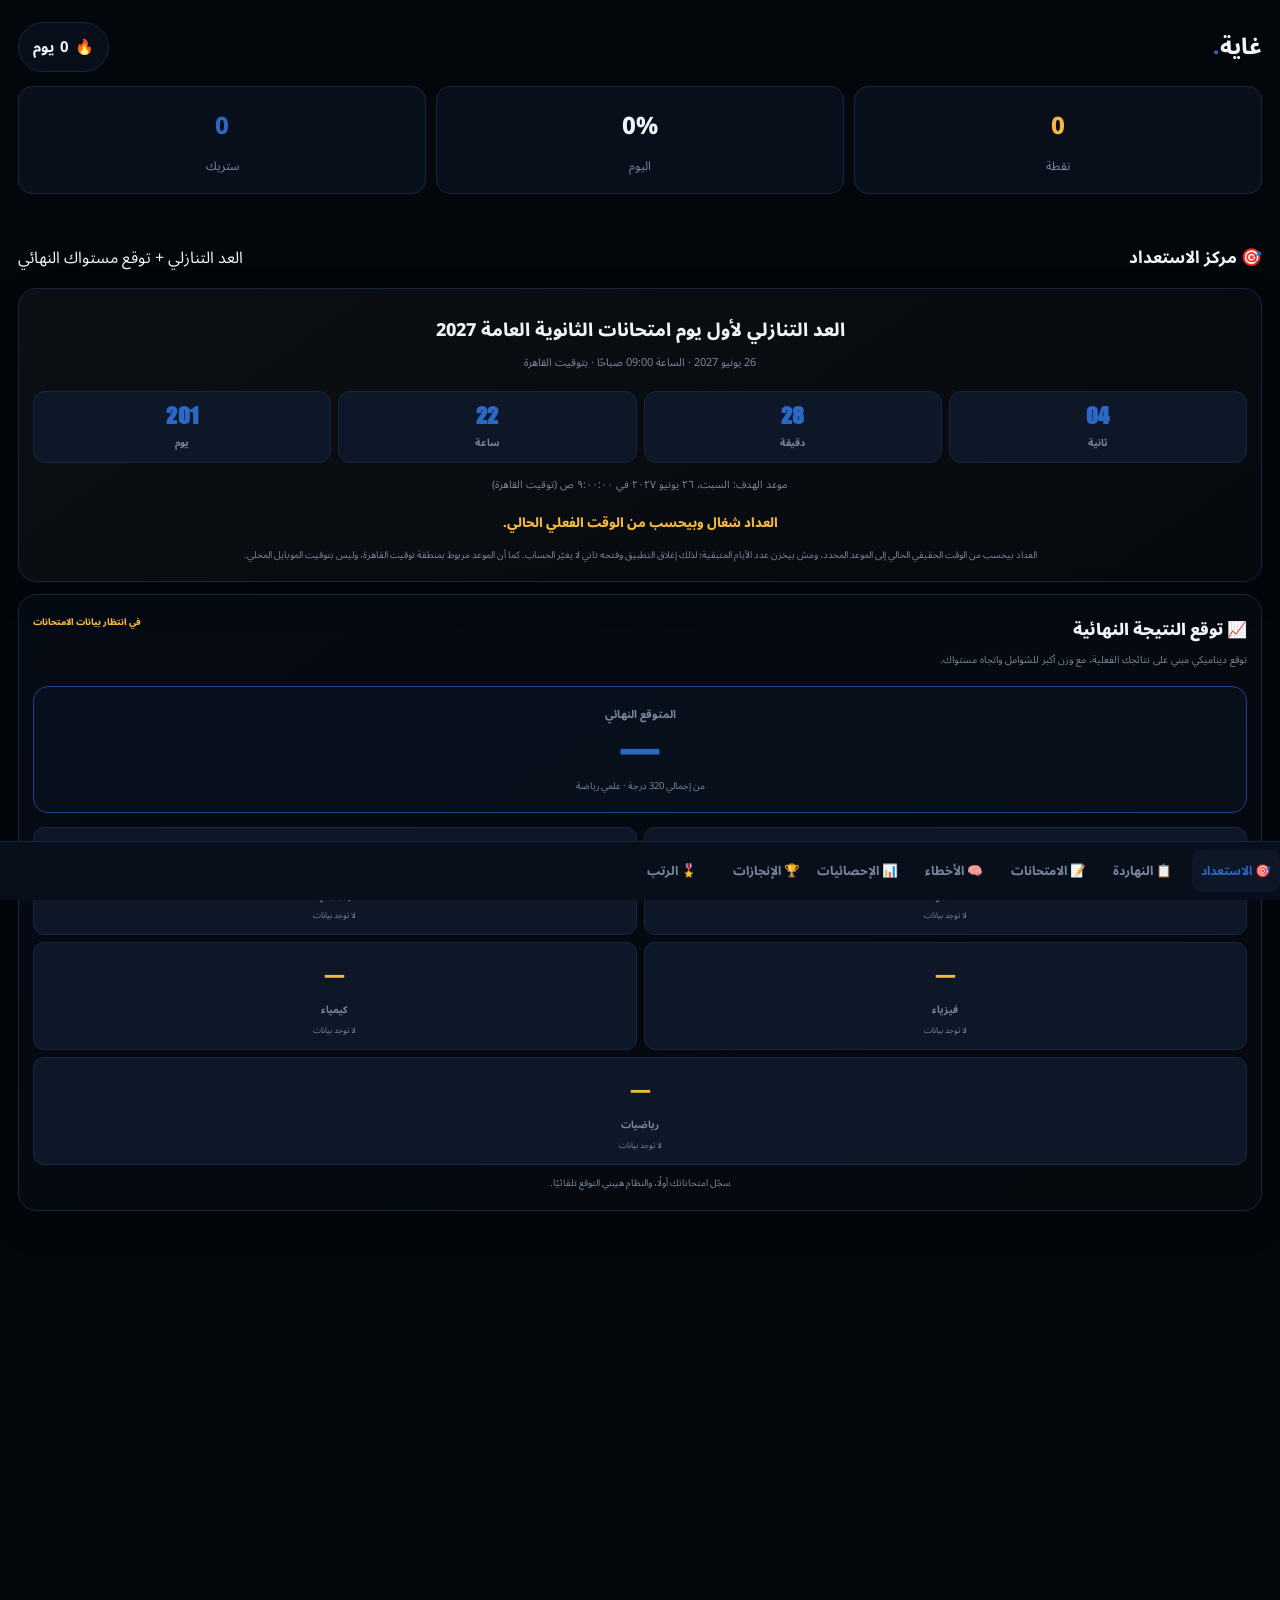
==== commit 0ededad4: "Add files via upload" ====
--- a/index.html
+++ b/index.html
@@ -98,7 +98,7 @@
   .stat-card.points .num{color:var(--gold);}
   .stat-card.streak .num{color:var(--mint);}
   .points-breakdown{
-    display:grid; grid-template-columns:repeat(4,1fr); gap:8px; margin-top:8px;
+    display:grid; grid-template-columns:repeat(3,1fr); gap:8px; margin-top:8px;
   }
   .points-breakdown .point-box{
     background:var(--surface); border:1px solid var(--border);
@@ -296,47 +296,7 @@
   .exam-record .record-subject{font-weight:700;}
   .exam-record .record-meta{font-size:11px; color:var(--muted); margin-top:2px;}
   .exam-record .record-score{font-family:'Noto Sans Arabic','Cairo','Tajawal',sans-serif; font-weight:800; color:var(--mint);}
-
-  .attendance-note{
-    color:var(--muted); font-size:12px; line-height:1.8;
-    background:rgba(245,185,66,.07); border:1px solid rgba(245,185,66,.25);
-    border-radius:12px; padding:11px 13px; margin-bottom:14px;
-  }
-  .schedule-row{
-    display:grid; grid-template-columns:1fr 1.2fr .9fr; gap:8px;
-    margin-bottom:8px;
-  }
-  .schedule-row input,.schedule-row select{
-    width:100%; min-width:0; background:var(--surface-2);
-    border:1px solid var(--border); color:var(--text); border-radius:9px;
-    padding:9px 8px; font-family:'Noto Sans Arabic','Cairo','Tajawal',sans-serif; font-size:12px;
-  }
   .schedule-row input[type=time]{font-family:'Noto Sans Arabic','Cairo','Tajawal',sans-serif;}
-  .attendance-save{
-    width:100%; margin-top:4px; padding:10px; border:none; border-radius:10px;
-    background:var(--surface-2); color:var(--mint); border:1px solid var(--mint-dim);
-    font-family:'Noto Sans Arabic','Cairo','Tajawal',sans-serif; font-weight:800; font-size:13px; cursor:pointer;
-  }
-  .attendance-item{
-    display:flex; align-items:center; gap:10px; padding:12px 2px;
-    border-bottom:1px solid var(--border);
-  }
-  .attendance-item:last-child{border-bottom:none;}
-  .attendance-info{flex:1; min-width:0;}
-  .attendance-subject{font-weight:800; font-size:14px;}
-  .attendance-meta{font-size:11px; color:var(--muted); margin-top:3px;}
-  .attendance-status{
-    font-family:'Noto Sans Arabic','Cairo','Tajawal',sans-serif; font-size:11px; font-weight:800;
-    padding:5px 8px; border-radius:7px; white-space:nowrap;
-  }
-  .attendance-status.pending{color:var(--gold); background:rgba(245,185,66,.12);}
-  .attendance-status.present{color:var(--mint); background:rgba(44,103,197,.12);}
-  .attendance-status.absent{color:var(--red); background:rgba(255,92,92,.12);}
-  .attendance-action{
-    border:1px solid var(--mint-dim); color:var(--mint); background:transparent;
-    border-radius:8px; padding:7px 9px; font-family:'Noto Sans Arabic','Cairo','Tajawal',sans-serif; font-size:11px;
-    font-weight:700; cursor:pointer; white-space:nowrap;
-  }
   .record-actions{display:flex; gap:4px; flex-shrink:0;}
   .icon-btn{
     background:transparent; border:1px solid var(--border); color:var(--muted);
@@ -354,14 +314,6 @@
     width:100%; background:var(--surface-2); border:1px solid var(--border); color:var(--text);
     border-radius:10px; padding:9px 11px; font-family:'Noto Sans Arabic','Cairo','Tajawal',sans-serif; font-size:13px; margin-bottom:10px;
   }
-  .attendance-status-select{
-    font-family:'Noto Sans Arabic','Cairo','Tajawal',sans-serif; font-size:11px; font-weight:800;
-    padding:5px 8px; border-radius:7px; white-space:nowrap; border:1px solid var(--border);
-    background:var(--surface-2); cursor:pointer;
-  }
-  .attendance-status-select.pending{color:var(--gold);}
-  .attendance-status-select.present{color:var(--mint);}
-  .attendance-status-select.absent{color:var(--red);}
   .stats-nav{
     display:flex; align-items:center; justify-content:center; gap:14px; margin:6px 0 6px;
   }
@@ -520,10 +472,6 @@
   @media (max-width:520px){
     .form-grid{grid-template-columns:1fr;}
     .field.full{grid-column:auto;}
-    .schedule-row{grid-template-columns:1fr 1.25fr 1fr;}
-    .points-breakdown{grid-template-columns:repeat(2,1fr);}
-    .subject-breakdown{grid-template-columns:repeat(2,1fr);}
-  }
 </style>
 </head>
 <body>
@@ -678,68 +626,13 @@
   <div id="errorSubjectBreakdown" class="exam-form"></div>
 </section>
 
-<!-- PAGE: STATS -->
-<section class="wrap page" id="page-attendance">
-  <div class="section-head"><h2>الغيابات والحضور</h2></div>
-  <div class="attendance-note">
-    ظبّط ٦ مواعيد أسبوعية للدرس. بعد ميعاد الدرس عندك ٨ ساعات تسجّل حضورك؛ بعدها يتحسب غياب تلقائي. ولأي أسبوع قديم استخدم تسجيل التاريخ المحدد فوق.
-  </div>
-  <div class="exam-form">
-    <h3>تسجيل حضور بتاريخ محدد</h3>
-    <div class="form-grid">
-      <div class="field">
-        <label for="attendanceDate">تاريخ الدرس</label>
-        <input id="attendanceDate" type="date" max="9999-12-31">
-      </div>
-      <div class="field">
-        <label for="attendanceStatusInput">الحالة</label>
-        <select id="attendanceStatusInput">
-          <option value="present">حاضر</option>
-          <option value="absent">غياب</option>
-        </select>
-      </div>
-      <div class="field">
-        <label for="attendanceSubjectInput">المادة</label>
-        <select id="attendanceSubjectInput"></select>
-      </div>
-      <div class="field">
-        <label for="attendanceTimeInput">ميعاد الدرس</label>
-        <input id="attendanceTimeInput" type="time">
-      </div>
-    </div>
-    <button class="attendance-save" type="button" onclick="addAttendanceRecord()">حفظ التسجيل بالتاريخ</button>
-  </div>
-  <div class="exam-form">
-    <h3>جدول دروس الأسبوع</h3>
-    <div id="attendanceScheduleForm"></div>
-    <button class="attendance-save" type="button" onclick="saveAttendanceSchedule()">💾 احفظ جدول الأسبوع</button>
-    <div id="attendanceSaveStatus" style="display:none; color:var(--mint); font-size:12px; text-align:center; margin-top:8px;">اتحفظ جدول الدروس ✅</div>
-  </div>
-
-  <div class="exam-section-title">
-    <h3>دروس الأسبوع الحالي</h3>
-    <span>غيّر الحالة من القايمة بعد ما الدرس يخلص</span>
-  </div>
-  <div id="attendanceList" class="exam-form"></div>
-  <div class="exam-section-title">
-    <h3>سجل الحضور والغياب بالكامل</h3>
-    <span>مرتب بالتاريخ</span>
-  </div>
-  <div class="stats-nav">
-    <button type="button" id="attHistoryPrevBtn" onclick="shiftAttendanceHistory(-1)">السابق</button>
-    <span class="range-label" id="attHistoryLabel"></span>
-    <button type="button" id="attHistoryNextBtn" onclick="shiftAttendanceHistory(1)">التالي</button>
-  </div>
-  <div id="attendanceHistoryList" class="exam-form"></div>
-</section>
-
 
 <!-- PAGE: ACHIEVEMENTS -->
 <section class="wrap page" id="page-achievements">
   <div class="section-head"><h2>الإنجازات</h2></div>
   <div class="achievement-summary">
     <div class="achievement-stat"><div class="num" id="achievementUnlockedCount">0</div><div class="lbl">مفتوح</div></div>
-    <div class="achievement-stat"><div class="num" id="achievementTotalCount">162</div><div class="lbl">الإجمالي</div></div>
+    <div class="achievement-stat"><div class="num" id="achievementTotalCount">152</div><div class="lbl">الإجمالي</div></div>
     <div class="achievement-stat"><div class="num" id="achievementPct">0%</div><div class="lbl">نسبة الإنجاز</div></div>
   </div>
   <div class="achievement-filters" id="achievementFilters"></div>
@@ -766,7 +659,7 @@
 
   <div class="prediction-card">
     <div class="prediction-head">
-      <div><h3>📈 توقع النتيجة النهائية</h3><p>توقع ديناميكي مبني على نتائجك الفعلية، مع وزن أكبر للشوامل، واتجاه المستوى، والحضور.</p></div>
+      <div><h3>📈 توقع النتيجة النهائية</h3><p>توقع ديناميكي مبني على نتائجك الفعلية، مع وزن أكبر للشوامل واتجاه مستواك.</p></div>
       <div class="prediction-status" id="predictionStatus">جاري التحليل…</div>
     </div>
     <div class="prediction-overall">
@@ -800,7 +693,6 @@
   <div class="points-breakdown">
     <div class="point-box"><div class="point-value" id="taskPointsTotal">0</div><div class="point-label">المهمات</div></div>
     <div class="point-box"><div class="point-value" id="examPointsTotal">0</div><div class="point-label">الامتحانات</div></div>
-    <div class="point-box"><div class="point-value" id="attendancePointsTotal">0</div><div class="point-label">الحضور والغياب</div></div>
     <div class="point-box"><div class="point-value" id="streakPointsTotal">0</div><div class="point-label">استريك الامتحانات</div></div>
   </div>
   <div id="chartWrap" class="chart"></div>
@@ -853,7 +745,6 @@
   <button data-page="today" onclick="showPage('today')">📋 النهاردة</button>
   <button data-page="exams" onclick="showPage('exams')">📝 الامتحانات</button>
   <button data-page="errors" onclick="showPage('errors')">🧠 الأخطاء</button>
-  <button data-page="attendance" onclick="showPage('attendance')">📅 الحضور</button>
   <button data-page="stats" onclick="showPage('stats')">📊 الإحصائيات</button>
   <button data-page="achievements" onclick="showPage('achievements')">🏆 الإنجازات</button>
   <button data-page="ranks" onclick="showPage('ranks')">🎖️ الرتب</button>
@@ -863,7 +754,7 @@
 /* ---------- DATA ---------- */
 const STORE_KEY = 'atnaffez_data_v1';
 const LAST_MESSAGE_KEY = 'atnaffez_last_message_v1';
-// v2 clears any stale pending message created before the attendance-week fix.
+// Persistent notification queue for Ghayah achievement messages.
 const PENDING_TOAST_KEY = 'atnaffez_pending_toast_v2';
 function todayStr(d=new Date()){
   return d.getFullYear()+'-'+String(d.getMonth()+1).padStart(2,'0')+'-'+String(d.getDate()).padStart(2,'0');
@@ -872,11 +763,9 @@
   return {
     points:0, streak:0, lastEvaluatedDate:null,
     tasksByDay:{}, historyByDay:{}, exams:[],
-    attendanceSchedule:[], attendanceInstances:[],
     examErrors:[],
-    pointTotals:{tasks:0, exams:0, attendance:0, streaks:0, achievements:0},
+    pointTotals:{tasks:0, exams:0, streaks:0, achievements:0},
     examStreak:{high:0, low:0},
-    attendanceStreak:0,
     achievementsUnlocked:[],
     expectedOverall:null,
     expectedBySubject:{},
@@ -892,20 +781,17 @@
   if(!parsed.tasksByDay || typeof parsed.tasksByDay !== 'object') parsed.tasksByDay = {};
   if(!parsed.historyByDay || typeof parsed.historyByDay !== 'object') parsed.historyByDay = {};
   if(!Array.isArray(parsed.exams)) parsed.exams = [];
-  if(!Array.isArray(parsed.attendanceSchedule)) parsed.attendanceSchedule = [];
-  if(!Array.isArray(parsed.attendanceInstances)) parsed.attendanceInstances = [];
   if(!Array.isArray(parsed.examErrors)) parsed.examErrors = [];
   if(!parsed.pointTotals || typeof parsed.pointTotals !== 'object'){
-    parsed.pointTotals = {tasks:Number(parsed.points)||0, exams:0, attendance:0, streaks:0, achievements:0};
-  }
-  ['tasks','exams','attendance','streaks','achievements'].forEach(key=>{
+    parsed.pointTotals = {tasks:Number(parsed.points)||0, exams:0, streaks:0, achievements:0};
+  }
+  ['tasks','exams','streaks','achievements'].forEach(key=>{
     if(!Number.isFinite(Number(parsed.pointTotals[key]))) parsed.pointTotals[key] = 0;
     else parsed.pointTotals[key] = Number(parsed.pointTotals[key]);
   });
   if(!parsed.examStreak || typeof parsed.examStreak !== 'object') parsed.examStreak = {high:0, low:0};
   if(!Number.isFinite(Number(parsed.examStreak.high))) parsed.examStreak.high = 0;
   if(!Number.isFinite(Number(parsed.examStreak.low))) parsed.examStreak.low = 0;
-  if(!Number.isFinite(Number(parsed.attendanceStreak))) parsed.attendanceStreak = 0;
   if(!Array.isArray(parsed.achievementsUnlocked)) parsed.achievementsUnlocked = [];
   parsed.achievementsUnlocked = [...new Set(parsed.achievementsUnlocked.map(Number).filter(Number.isFinite))];
   if(parsed.expectedOverall !== null && !Number.isFinite(Number(parsed.expectedOverall))) parsed.expectedOverall = null;
@@ -943,6 +829,22 @@
 }
 
 let data = loadData();
+// Attendance was removed from Ghayah. Clear its legacy contribution without resetting any other progress.
+if(data.pointTotals && typeof data.pointTotals==='object') data.pointTotals.attendance=0; // discard legacy attendance points
+delete data.attendanceSchedule;
+delete data.attendanceInstances;
+delete data.attendanceStreak;
+if(data.achievementPointsAwarded && typeof data.achievementPointsAwarded==='object'){
+  for(let oldId=1;oldId<=10;oldId++){
+    const oldXp=Number(data.achievementPointsAwarded[String(oldId)])||0;
+    if(oldXp) data.pointTotals.achievements=Math.max(0,(Number(data.pointTotals.achievements)||0)-oldXp);
+    delete data.achievementPointsAwarded[String(oldId)];
+  }
+}
+if(Array.isArray(data.achievementsUnlocked)) data.achievementsUnlocked=data.achievementsUnlocked.filter(id=>Number(id)>10);
+if(Array.isArray(data.achievementNotificationQueue)) data.achievementNotificationQueue=data.achievementNotificationQueue.filter(item=>Number(item.id)>10);
+if(data.achievementMessagesDismissed && typeof data.achievementMessagesDismissed==='object'){ for(let oldId=1;oldId<=10;oldId++) delete data.achievementMessagesDismissed[String(oldId)]; }
+data.points=Number(data.pointTotals?.tasks||0)+Number(data.pointTotals?.exams||0)+Number(data.pointTotals?.streaks||0)+Number(data.pointTotals?.achievements||0);
 if(!Array.isArray(data.achievementNotificationQueue)) data.achievementNotificationQueue=[];
 if(!data.achievementMessagesDismissed || typeof data.achievementMessagesDismissed!=='object') data.achievementMessagesDismissed={};
 if(data.__achievementNotificationMigrationV1 !== true){
@@ -970,10 +872,9 @@
 let examChartPeriod='month';
 let examChartMetric='all_subjects';
 const EXAM_CHART_METRICS=[['all_subjects','كل المواد'],['overall','الإجمالي'],['weekly_total','إجمالي الأسبوعي'],['comprehensive_total','إجمالي الشوامل'],['comprehensive:رياضيات','شامل رياضيات'],['comprehensive:فيزياء','شامل فيزياء'],['comprehensive:كيمياء','شامل كيمياء'],['comprehensive:عربي','شامل عربي'],['comprehensive:إنجليزي','شامل إنجليزي'],['weekly:رياضيات','أسبوعي رياضيات'],['weekly:فيزياء','أسبوعي فيزياء'],['weekly:كيمياء','أسبوعي كيمياء'],['weekly:عربي','أسبوعي عربي'],['weekly:إنجليزي','أسبوعي إنجليزي']];
-let attendanceHistoryAnchor = new Date();
 function addPoints(category, amount){
   if(!data.pointTotals || typeof data.pointTotals !== 'object'){
-    data.pointTotals = {tasks:0, exams:0, attendance:0, streaks:0, achievements:0};
+    data.pointTotals = {tasks:0, exams:0, streaks:0, achievements:0};
   }
   if(!Number.isFinite(Number(data.pointTotals[category]))) data.pointTotals[category] = 0;
   else data.pointTotals[category] = Number(data.pointTotals[category]);
@@ -985,20 +886,10 @@
 /* ---------- ACHIEVEMENT ENGINE ---------- */
 const ACHIEVEMENT_SUBJECTS = ['رياضيات','كيمياء','فيزياء','عربي','إنجليزي'];
 const ACHIEVEMENT_CATEGORIES = [
-  ['all','الكل'],['attendance','الحضور'],['رياضيات','رياضيات'],['كيمياء','كيمياء'],['فيزياء','فيزياء'],['عربي','عربي'],['إنجليزي','إنجليزي'],
+  ['all','الكل'],['رياضيات','رياضيات'],['كيمياء','كيمياء'],['فيزياء','فيزياء'],['عربي','عربي'],['إنجليزي','إنجليزي'],
   ['global_weekly','الأسبوعي العام'],['comprehensive','الشوامل'],['expected_overall','المعدل العام'],['expected_subject','معدلات المواد']
 ];
 const ACHIEVEMENTS = [
-  {id:1,cat:'attendance',type:'attendance_count',required:24,nameAr:'موعد الانضباط',nameEn:'Discipline Begins',condition:'24 حضور'},
-  {id:2,cat:'attendance',type:'attendance_count',required:48,nameAr:'ثبات الخطوة',nameEn:'Steady Stride',condition:'48 حضور'},
-  {id:3,cat:'attendance',type:'attendance_count',required:72,nameAr:'حارس الموعد',nameEn:'Keeper of Time',condition:'72 حضور'},
-  {id:4,cat:'attendance',type:'attendance_count',required:96,nameAr:'ركيزة الالتزام',nameEn:'Pillar of Commitment',condition:'96 حضور'},
-  {id:5,cat:'attendance',type:'attendance_count',required:120,nameAr:'درب الثبات',nameEn:'Path of Consistency',condition:'120 حضور'},
-  {id:6,cat:'attendance',type:'attendance_count',required:144,nameAr:'سيد الحضور',nameEn:'Master of Attendance',condition:'144 حضور'},
-  {id:7,cat:'attendance',type:'attendance_count',required:168,nameAr:'لا يتخلف',nameEn:'Never Absent',condition:'168 حضور'},
-  {id:8,cat:'attendance',type:'attendance_count',required:192,nameAr:'صخرة الالتزام',nameEn:'Rock of Dedication',condition:'192 حضور'},
-  {id:9,cat:'attendance',type:'attendance_count',required:216,nameAr:'حارس المسيرة',nameEn:'Guardian of the Journey',condition:'216 حضور'},
-  {id:10,cat:'attendance',type:'attendance_count',required:240,nameAr:'عشر شهور من الثبات',nameEn:'Ten Months Unbroken',condition:'240 حضور'},
   {id:11,cat:'رياضيات',type:'subject_weekly_score_count',subject:'رياضيات',score:80,required:10,nameAr:'بداية الإتقان',nameEn:'Dawn of Mastery',condition:'رياضيات — 80%+ في 10 امتحان أسبوعي'},
   {id:12,cat:'رياضيات',type:'subject_weekly_score_count',subject:'رياضيات',score:80,required:15,nameAr:'ثبات المعادلة',nameEn:'Equation of Consistency',condition:'رياضيات — 80%+ في 15 امتحان أسبوعي'},
   {id:13,cat:'رياضيات',type:'subject_weekly_score_count',subject:'رياضيات',score:80,required:20,nameAr:'صاحب الحل',nameEn:'Bearer of Solutions',condition:'رياضيات — 80%+ في 20 امتحان أسبوعي'},
@@ -1091,7 +982,7 @@
   {id:100,cat:'إنجليزي',type:'subject_weekly_score_count',subject:'إنجليزي',score:80,required:35,nameAr:'متقن الإنجليزية',nameEn:'English Craftsman',condition:'إنجليزي — 80%+ في 35 امتحان أسبوعي'},
   {id:101,cat:'إنجليزي',type:'subject_weekly_score_count',subject:'إنجليزي',score:80,required:40,nameAr:'سيد اللغة الإنجليزية',nameEn:'Master of English',condition:'إنجليزي — 80%+ في 40 امتحان أسبوعي'},
   {id:102,cat:'إنجليزي',type:'subject_weekly_score_count',subject:'إنجليزي',score:90,required:10,nameAr:'أفق الطلاقة',nameEn:'Horizon of Fluency',condition:'إنجليزي — 90%+ في 10 امتحان أسبوعي'},
-  {id:103,cat:'إنجليزي',type:'subject_weekly_score_count',subject:'إنجليزي',score:90,required:15,nameAr:'حضور لغوي',nameEn:'Commanding Voice',condition:'إنجليزي — 90%+ في 15 امتحان أسبوعي'},
+  {id:103,cat:'إنجليزي',type:'subject_weekly_score_count',subject:'إنجليزي',score:90,required:15,nameAr:'صوت اللغة',nameEn:'Commanding Voice',condition:'إنجليزي — 90%+ في 15 امتحان أسبوعي'},
   {id:104,cat:'إنجليزي',type:'subject_weekly_score_count',subject:'إنجليزي',score:90,required:20,nameAr:'دقة التعبير',nameEn:'Precision in Expression',condition:'إنجليزي — 90%+ في 20 امتحان أسبوعي'},
   {id:105,cat:'إنجليزي',type:'subject_weekly_score_count',subject:'إنجليزي',score:90,required:25,nameAr:'صانع الطلاقة',nameEn:'Architect of Fluency',condition:'إنجليزي — 90%+ في 25 امتحان أسبوعي'},
   {id:106,cat:'إنجليزي',type:'subject_weekly_score_count',subject:'إنجليزي',score:90,required:30,nameAr:'سيد المفردات',nameEn:'Master of Vocabulary',condition:'إنجليزي — 90%+ في 30 امتحان أسبوعي'},
@@ -1320,7 +1211,6 @@
   return {weekly,comprehensive,subjectCounts,global,comp};
 }
 function achievementCurrentValue(a, counts){
-  if(a.type==='attendance_count') return (Array.isArray(data.attendanceInstances)?data.attendanceInstances:[]).filter(x=>x.status==='present').length;
   if(a.type==='subject_weekly_score_count') return counts.subjectCounts[a.subject]?.[a.score] || 0;
   if(a.type==='global_weekly_score_count') return counts.global[a.score] || 0;
   if(a.type==='comprehensive_score_count') return counts.comp[a.score] || 0;
@@ -1332,16 +1222,6 @@
   return value!==null && Number.isFinite(Number(value)) && Number(value)>=Number(a.required);
 }
 const ACHIEVEMENT_MESSAGES = {
-  "1": "وصلت لـ24 حضور. الحضور عندك مبقاش مجرد التزام؛ بدأ يبقى عادة ثابتة بتحرس يومك.",
-  "2": "حققت 48 حضور. خطوة ورا خطوة، أثبت إنك تقدر تفضل موجود حتى لما الحماس يهدى.",
-  "3": "72 حضور اتحققت. الاستمرارية هنا هي الإنجاز الحقيقي، وأنت بتراكمها بهدوء.",
-  "4": "الرقم وصل لـ96 حضور. كل موعد حضرته كان بيزود صلابة النظام اللي بتبني بيه مستواك.",
-  "5": "مبروك 120 حضور. اللي يخلّي الإنجاز ده مهم إنك كررت الاختيار الصح بدل ما تعتمد على يوم مثالي.",
-  "6": "144 حضور كاملة. بقى عندك سجل التزام واضح، مش مجرد بداية حلوة.",
-  "7": "وصلت لـ168 حضور. المسافة بين محاولة ونجاح طويل هي الثبات، وأنت قطعت جزء كبير منها.",
-  "8": "192 حضور يا بطل. الموعد اللي كنت بتعتبره تفصيلة بقى دلوقتي دليل على قوة عادتك.",
-  "9": "حققت 216 حضور. كل حضور متراكم كان بيقول نفس الحاجة: أنت قادر تكمل حتى بعد ما الحماس يختفي.",
-  "10": "240 حضور. هنا الإنجاز مش في العدد لوحده؛ في إنك حافظت على الطريق لحد ما العدد بقى كبير بالشكل ده.",
   "11": "مبروك يا مازن: بداية الإتقان اتحقق في رياضيات. البداية دي معناها إن المستوى بدأ يثبت.",
   "12": "في رياضيات، 80%+ في 15 امتحان أسبوعي بقت حقيقة. كل امتحان قوي كان بيبني اللي بعده.",
   "13": "وصلت لـ80%+ في 20 امتحان أسبوعي في رياضيات. واضح إنك بقيت أهدى وأدق في التعامل مع المادة.",
@@ -1554,7 +1434,7 @@
 function updateAchievements(){
   if(!Array.isArray(data.achievementsUnlocked)) data.achievementsUnlocked=[];
   if(!data.achievementPointsAwarded || typeof data.achievementPointsAwarded !== 'object') data.achievementPointsAwarded={};
-  if(!data.pointTotals || typeof data.pointTotals !== 'object') data.pointTotals={tasks:0,exams:0,attendance:0,streaks:0,achievements:0};
+  if(!data.pointTotals || typeof data.pointTotals !== 'object') data.pointTotals={tasks:0,exams:0,streaks:0,achievements:0};
   if(!Number.isFinite(Number(data.pointTotals.achievements))) data.pointTotals.achievements=0;
   if(!Array.isArray(data.achievementNotificationQueue)) data.achievementNotificationQueue=[];
   if(!data.achievementMessagesDismissed || typeof data.achievementMessagesDismissed !== 'object') data.achievementMessagesDismissed={};
@@ -1585,7 +1465,7 @@
     if(!previousUnlocked.has(Number(id))) queueAchievementNotification(Number(id),queuedIds);
   });
 
-  data.points=Number(data.pointTotals.tasks||0)+Number(data.pointTotals.exams||0)+Number(data.pointTotals.attendance||0)+Number(data.pointTotals.streaks||0)+Number(data.pointTotals.achievements||0);
+  data.points=Number(data.pointTotals.tasks||0)+Number(data.pointTotals.exams||0)+Number(data.pointTotals.streaks||0)+Number(data.pointTotals.achievements||0);
   showNextAchievementNotification();
 }
 
@@ -1600,7 +1480,6 @@
 
   // ---- per-category identity: each category has its own shape + palette ----
   const CATEGORY_STYLE={
-    attendance:       {shape:'shield',   palette:['#0c1517','#234145','#9bc2b5','#d6b85f','#ff8a5c']},
     'رياضيات':         {shape:'hexagon',  palette:['#0b1017','#263747','#9fb2c4','#d2aa55','#5cc8ff']},
     'كيمياء':          {shape:'diamond',  palette:['#0c1a12','#1f3d2c','#8fd9b0','#f4d35e','#5cffb0']},
     'فيزياء':          {shape:'starburst',palette:['#15101f','#35264b','#bda0dc','#e0bd68','#c792ea']},
@@ -1611,7 +1490,7 @@
     expected_overall: {shape:'laurel',   palette:['#120a1c','#2b1840','#c9a6f0','#ffd76b','#ffcf5c']},
     expected_subject: {shape:'plaque',   palette:['#17130b','#3d2d14','#d4b365','#f4df9b','#5c9bff']}
   };
-  const style=CATEGORY_STYLE[a.cat]||CATEGORY_STYLE.attendance;
+  const style=CATEGORY_STYLE[a.cat]||CATEGORY_STYLE['رياضيات'];
   const [bg,panel,metal,gold,gem]=style.palette;
 
   // ---- seeded PRNG so every single id gets its own unique inner emblem ----
@@ -1904,7 +1783,7 @@
   return {pct,label:`${points.toLocaleString('en-US')} / ${next.points.toLocaleString('en-US')} نقطة للرتبة التالية`};
 }
 /* ---------- RANK TRANSITION MESSAGES ----------
-   Isolated from the existing roast/motivation/attendance/exam messages.
+   Isolated from the existing roast/motivation/exam messages.
    These messages are triggered only when the calculated current rank changes. */
 const RANK_DEGRADE_ROASTS = [
   "إيه اللي إنت عملته ده يا خول؟ الرتبة نزلت. فوق لنفسك ولمّ اللي ضيعته.",
@@ -2134,7 +2013,7 @@
     "مقبولة كإنذار، مش كإنجاز. راجع أخطاءك وخلي الامتحان الجاي أعلى بوضوح.",
     "في أساس موجود، بس مستواك لسه مش ثابت. بطل تسيب درجات سهلة يا علق.",
     "النسبة دي تقول إنك بتحاول، لكنها تقول كمان إن المحاولة محتاجة نظام أقوى.",
-    "يا عرص، الطريق لهندسة محتاج قفزة في الالتزام، مش مجرد حضور وقت الامتحان.",
+    "يا عرص، الطريق لهندسة محتاج قفزة في الالتزام والمذاكرة اليومية، مش مجرد انتظار الامتحان.",
     "أنت قريب من التحسن، لكن بعيد عن المنافسة الحقيقية. زوّد حل وتدريب.",
     "الرقم ده ينفع نقطة بداية، مش نقطة وصول. متتعاملش معاه كأنه كفاية.",
     "لو راجعت أخطاءك بجد هتعلي، لو اكتفيت بالزعل هتفضل مكانك.",
@@ -2251,9 +2130,9 @@
 }
 function ensurePointTotals(){
   if(!data.pointTotals || typeof data.pointTotals !== 'object'){
-    data.pointTotals = {tasks:0, exams:0, attendance:0, streaks:0};
-  }
-  ['tasks','exams','attendance','streaks','achievements'].forEach(key=>{
+    data.pointTotals = {tasks:0, exams:0, streaks:0};
+  }
+  ['tasks','exams','streaks','achievements'].forEach(key=>{
     if(!Number.isFinite(Number(data.pointTotals[key]))) data.pointTotals[key] = 0;
   });
 }
@@ -2289,100 +2168,13 @@
     }
   });
 
-  let attendanceTotal = 0;
-  let attendanceStreak = 0;
-  const attendance = (Array.isArray(data.attendanceInstances) ? data.attendanceInstances : [])
-    .filter(instance=>instance.status==='present' || instance.status==='absent')
-    .slice()
-    .sort((a,b)=>(a.date || '').localeCompare(b.date || '') ||
-      (a.time || '').localeCompare(b.time || '') || (a.id || '').localeCompare(b.id || ''));
-
-  attendance.forEach(instance=>{
-    if(instance.status==='present'){
-      attendanceTotal += 2;
-      attendanceStreak = 0;
-    }else{
-      attendanceTotal -= 10;
-      attendanceStreak += 1;
-      if(attendanceStreak > 1) attendanceTotal -= 5;
-    }
-  });
-
   data.pointTotals.exams = examTotal;
   data.pointTotals.streaks = examStreakPoints;
-  data.pointTotals.attendance = attendanceTotal;
   if(!Number.isFinite(Number(data.pointTotals.achievements))) data.pointTotals.achievements = 0;
   data.examStreak = {high, low};
-  data.attendanceStreak = attendanceStreak;
-  data.points = Number(data.pointTotals.tasks) + examTotal + attendanceTotal + examStreakPoints + Number(data.pointTotals.achievements);
+  data.points = Number(data.pointTotals.tasks) + examTotal + examStreakPoints + Number(data.pointTotals.achievements);
 }
 recalculateRecordedPoints();
-const ATTENDANCE_ROASTS = [
-  "الدرس فات وإنت ما سجّلتش حضور. يا علق، كده بتضيّع شرح ممكن يقرّبك من هندسة.",
-  "٨ ساعات كاملة ومفيش تسجيل؟ يا عرص، الغياب ده اختيار منك مش مفاجأة.",
-  "يا متناك، حتى زرار الحضور سهلتهالك وبرضه سبت الدرس يعدّي. فوق لنفسك.",
-  "إيه المنَيكة دي؟ الدرس خلص وإنت لسه بتتفرج. كده الأوائل بيتقدموا وإنت بتتأخر.",
-  "يا خول، الغياب اتسجل لأنك ماعملتش أبسط خطوة. لمّ يومك قبل ما يتكرر.",
-  "عامل شرمطة مع جدولك ليه؟ درس ورا درس والنتيجة فجوة في مستواك.",
-  "يا شرموط، المدرس شرح وإنت سايب مكانك فاضي وبعدين مستغرب إن النسبة قليلة.",
-  "أحا، عندك ٨ ساعات تسجل حضور وماعرفتش؟ دي مش مشكلة تطبيق، دي مشكلة التزام.",
-  "يا ابن الكلب، كل غياب بيتراكم لحد ما تلاقي نفسك بتجري ورا المنهج.",
-  "الغياب اتحسب يا عرص. مش هتدخل هندسة بالنيات لو حضورك نفسه مهزوز.",
-  "يا خول يا متناك، الدرس كان في جدولك وإنت قررت تتعامل معاه كأنه اقتراح.",
-  "بطل منيكة مع مواعيدك؛ لو فضلت تنسى كده هتضيّع درجات سهلة جدًا.",
-  "يا عرص، ٨ ساعات مهلة مش معناها ٨ ساعات نوم. سجّل حضورك في وقته.",
-  "إنت عايز تبقى من الأوائل وبتسيب الدروس تختفي من غير أثر؟ فوق يا علق.",
-  "شرمطة تنظيمية كاملة: جدول موجود، درس موجود، وإنت الوحيد الغايب.",
-  "يا متناك، كل مرة تقول هسجل بعدين بتخلي الغياب ياخد القرار مكانك.",
-  "الدرس ده اتحوّل لغياب لأنك ماخدتش دقيقة تسجل. عيب في العادة، مش في قدراتك.",
-  "يا خول، لو مشيت بنفس الإهمال ده هتدخل الامتحان بمعلومات ناقصة وتلوم الحظ.",
-  "أحا على الاستهتار؛ حضور الدرس مش إنجاز خارق، لكنه أقل واجب عشان تلحق حلمك.",
-  "يا عرص، أنت مش محتاج تطبيق جديد؛ محتاج تبص على جدولك وتلتزم بيه.",
-  "الغياب ده إنذار واضح: يا تنظّم أسبوعك، يا تفضل تشرح لنفسك ليه مستواك ثابت.",
-  "يا ابن الجزمة، المدرس خلّص وإنت ما أثبتش حتى إنك كنت ناوي تحضر.",
-  "كفاية منيكة يا علق؛ الدرس اللي فات مش هيرجع، لكن تقدر تمنع اللي بعده.",
-  "يا شرموط، كل غياب بيخلّي الطريق لهندسة أطول شوية. اقفل باب الأعذار.",
-  "الوقت عدى يا متناك، والحضور ما اتسجلش. بطل تعتمد على ذاكرتك واعتمد على نظام.",
-  "يا خول، جدولك مش ديكور. لو حطيت ميعاد، يبقى احترمه.",
-  "غياب جديد بسبب تأجيل صغير. التأجيل ده لو اتكرر هيبقى عادة تضيّعك.",
-  "يا عرص، مش منطقي تطلب ترتيب عالي وإنت بتفوّت مصدر الشرح الأساسي.",
-  "إيه يا علق؟ عايز النتيجة من غير ما تحضر الطريق اللي بيوصلها؟",
-  "الغياب اتحسب. المرة الجاية خلي أولويتك واضحة بدل ما تسيب اليوم يسوقك."
-];
-const ATTENDANCE_NOTES = [
-  "تم تسجيل الحضور. عادي، ده المطلوب؛ كمّل يومك.",
-  "الحضور اتسجل. خطوة تنظيمية خلصت، نروح للي بعدها.",
-  "تمام، الدرس اتعلّم عليه حاضر. مفيش احتفال؛ حافظ على الجدول.",
-  "سجّلنا حضورك. كده بيانات الأسبوع بقت أدق.",
-  "الحضور اتوثّق. خليك ملتزم بالموعد اللي جاي.",
-  "تمام، مفيش غياب على الدرس ده. كمّل بهدوء.",
-  "اتحفظ الحضور. ده الأساس الطبيعي، مش إنجاز استثنائي.",
-  "الدرس اتسجل حاضر. ركّز في الاستفادة منه بقى.",
-  "حاضر اتسجل. اقفل الموضوع وكمّل مذاكرتك.",
-  "تمام، جدولك اتحدّث. حافظ على نفس النظام.",
-  "تم تسجيل الدرس. خطوة صغيرة في تنظيم أسبوعك.",
-  "الحضور موجود. متسيبش باقي مواعيدك للصدفة.",
-  "اتعلّم حاضر. كده خلصنا الجزء الإداري.",
-  "تمام، الدرس اتحسب حضور. شوف المهمة اللي بعده.",
-  "الحضور اتسجل في وقته. خليك ماشي على النظام.",
-  "مفيش رسالة حماسية هنا؛ حضرت وخلاص، وده الطبيعي.",
-  "تم الحضور. دلوقتي المهم تراجع اللي اتشرح.",
-  "الدرس حاضر. روتين بسيط واتعمل.",
-  "اتحفظت النتيجة: حاضر. كمّل أسبوعك.",
-  "تمام، الميعاد اتقفل بحضور. استعد للدرس الجاي.",
-  "حضورك اتسجل من غير لخبطة. خليها عادة عادية.",
-  "اتوثّق الدرس. استخدم وقتك بعده في مراجعة سريعة.",
-  "الدرس اتحسب حاضر. مفيش داعي نكبّر الموضوع.",
-  "حاضر. حافظ على الاستمرارية وخلاص.",
-  "تمام، سجلنا إنك حضرت. راجع ملاحظاتك لما تفضى.",
-  "الحضور اتضاف للأسبوع الحالي. كمل التزاماتك.",
-  "الدرس حاضر، والجدول محدث. ننتقل للي بعده.",
-  "اتسجل حضورك. ده المطلوب بالضبط.",
-  "تمام، مفيش إجراء تاني هنا؛ ركّز في المادة.",
-  "تم تسجيل الحضور. خليك جاهز للموعد القادم."
-];
-function randomAttendanceRoast(){ return randomMessage(ATTENDANCE_ROASTS); }
-function randomAttendanceNote(){ return randomMessage(ATTENDANCE_NOTES); }
 function dismissToast(toast){
   if(toast) toast.remove();
   if(!toast || toast.dataset.persistent==='true'){
@@ -3081,338 +2873,22 @@
   renderErrorAnalysis();
 }
 
-const ATTENDANCE_DAYS = ['الأحد','الاتنين','التلات','الأربع','الخميس','الجمعة','السبت'];
-function attendanceDayOptions(selected){
-  return '<option value="">اليوم</option>' + ATTENDANCE_DAYS.map((day,index)=>
-    `<option value="${index}" ${String(selected)===String(index) ? 'selected' : ''}>${day}</option>`
-  ).join('');
-}
 
 const SUBJECTS = ['عربي','إنجليزي','فيزياء','كيمياء','رياضيات'];
-function attendanceSubjectOptions(selected){
-  return '<option value="">اختار المادة</option>' + SUBJECTS.map(subject=>
-    `<option value="${escapeHtml(subject)}" ${selected===subject ? 'selected' : ''}>${escapeHtml(subject)}</option>`
-  ).join('');
-}
-
-function renderAttendanceSchedule(){
-  const saved = Array.isArray(data.attendanceSchedule) ? data.attendanceSchedule : [];
-  const slots = Array.from({length:6}, (_,index)=>saved[index] || {
-    id:'lesson-slot-'+(index+1), day:'', subject:'', time:''
-  });
-  const form = document.getElementById('attendanceScheduleForm');
-  form.innerHTML = slots.map((slot,index)=>`
-    <div class="schedule-row" data-slot-id="${escapeHtml(String(slot.id || 'lesson-slot-'+(index+1)))}">
-      <select data-role="day" aria-label="يوم الدرس ${index+1}">${attendanceDayOptions(slot.day)}</select>
-      <select data-role="subject" aria-label="مادة الدرس ${index+1}">${attendanceSubjectOptions(slot.subject || '')}</select>
-      <input type="time" data-role="time" aria-label="ميعاد الدرس ${index+1}" value="${escapeHtml(slot.time || '')}">
-    </div>
-  `).join('');
-}
-
-function getWeekStart(date=new Date()){
-  const start = new Date(date);
-  start.setHours(0,0,0,0);
-  start.setDate(start.getDate() - start.getDay());
-  return start;
-}
-
-function syncAttendanceInstances(){
-  if(!Array.isArray(data.attendanceSchedule)) data.attendanceSchedule = [];
-  if(!Array.isArray(data.attendanceInstances)) data.attendanceInstances = [];
-  // Create lessons for the current week only. Older weeks already have
-  // their own saved instances; creating a new previous-week copy can make
-  // a fresh schedule look like it was missed.
-  const offsets = [0];
-  let changed = false;
-
-  offsets.forEach(weekOffset=>{
-    const weekStart = getWeekStart();
-    weekStart.setDate(weekStart.getDate() - (weekOffset * 7));
-    const weekKey = todayStr(weekStart);
-
-    data.attendanceSchedule.forEach((slot,index)=>{
-      if(slot.day === '' || !slot.subject || !slot.time) return;
-      const slotId = slot.id || 'lesson-slot-'+(index+1);
-      const instanceId = slotId+'_'+weekKey;
-      const lessonDate = new Date(weekStart);
-      lessonDate.setDate(lessonDate.getDate()+Number(slot.day));
-      const lessonDateKey = todayStr(lessonDate);
-      // Same lesson can already exist either because we generated it before
-      // (matched by id) or because the user logged it manually from the
-      // calendar form first (matched by date+subject+time). Either way it's
-      // the same lesson, so don't create a second copy of it.
-      const existing = data.attendanceInstances.find(instance=>
-        instance.id===instanceId ||
-        (instance.date===lessonDateKey && instance.subject===slot.subject && instance.time===slot.time)
-      );
-      if(existing){
-        // Adopt the canonical schedule id so future syncs recognize it by
-        // id too, without touching whatever status was already recorded.
-        if(existing.id!==instanceId){
-          existing.id = instanceId;
-          existing.slotId = slotId;
-          changed = true;
-        }
-        return;
-      }
-
-      data.attendanceInstances.push({
-        id:instanceId,
-        slotId,
-        date:lessonDateKey,
-        subject:slot.subject,
-        time:slot.time,
-        status:'pending'
-      });
-      changed = true;
-    });
-  });
-  return changed;
-}
-
-function lessonDateTime(instance){
-  const date = new Date(instance.date+'T00:00:00');
-  const [hours,minutes] = String(instance.time || '00:00').split(':').map(Number);
-  date.setHours(hours || 0, minutes || 0, 0, 0);
-  return date;
-}
-
-function attendanceStatusLabel(status){
-  if(status==='present') return 'حاضر';
-  if(status==='absent') return 'غياب';
-  return 'مستني التسجيل';
-}
-
-function attendanceItemHtml(instance){
-  return `<div class="attendance-item">
-    <div class="attendance-info">
-      <div class="attendance-subject">${escapeHtml(instance.subject)}</div>
-      <div class="attendance-meta">${formatExamDate(instance.date)} · ${instance.time}</div>
-    </div>
-    <select class="attendance-status-select ${instance.status}" onchange="updateAttendanceStatus('${escapeHtml(instance.id)}', this.value)" aria-label="حالة حضور ${escapeHtml(instance.subject)}">
-      <option value="pending" ${instance.status==='pending' ? 'selected' : ''}>مستني التسجيل</option>
-      <option value="present" ${instance.status==='present' ? 'selected' : ''}>حاضر</option>
-      <option value="absent" ${instance.status==='absent' ? 'selected' : ''}>غياب</option>
-    </select>
-    <button class="icon-btn danger" type="button" onclick="deleteAttendanceInstance('${escapeHtml(instance.id)}')" aria-label="حذف السجل">🗑️</button>
-  </div>`;
-}
-
-function updateAttendanceStatus(instanceId, status){
-  const instance = data.attendanceInstances.find(item=>item.id===instanceId);
-  if(!instance) return;
-  if(status!=='pending' && status!=='present' && status!=='absent') return;
-  instance.status = status;
-  recalculateRecordedPoints();
-  saveData();
-  renderAttendance();
-  renderPrediction();
-}
-
-function deleteAttendanceInstance(instanceId){
-  const confirmed = window.confirm('متأكد إنك عايز تمسح سجل الحضور ده؟ مش هيرجع تاني.');
-  if(!confirmed) return;
-  data.attendanceInstances = (data.attendanceInstances || []).filter(item=>item.id!==instanceId);
-  recalculateRecordedPoints();
-  saveData();
-  renderAttendance();
-  renderPrediction();
-}
-
-function shiftAttendanceHistory(dir){
-  attendanceHistoryAnchor.setMonth(attendanceHistoryAnchor.getMonth() + dir);
-  const now = new Date();
-  const isFuture = attendanceHistoryAnchor.getFullYear() > now.getFullYear() ||
-    (attendanceHistoryAnchor.getFullYear()===now.getFullYear() && attendanceHistoryAnchor.getMonth() > now.getMonth());
-  if(isFuture) attendanceHistoryAnchor = new Date(now.getFullYear(), now.getMonth(), 1);
-  renderAttendance();
-  renderPrediction();
-}
-
-function renderAttendance(){
-  renderAttendanceSchedule();
-  const changed = syncAttendanceInstances();
-  if(changed) saveData();
-
-  const today = todayStr();
-  const currentWeekStart = getWeekStart();
-  const currentWeekEnd = new Date(currentWeekStart);
-  currentWeekEnd.setDate(currentWeekEnd.getDate()+6);
-  const startKey = todayStr(currentWeekStart);
-  const endKey = todayStr(currentWeekEnd);
-  const instances = data.attendanceInstances
-    .filter(instance=>instance.date >= startKey && instance.date <= endKey)
-    .sort((a,b)=>(a.date+' '+a.time).localeCompare(b.date+' '+b.time));
-  const list = document.getElementById('attendanceList');
-
-  list.innerHTML = instances.length
-    ? instances.map(attendanceItemHtml).join('')
-    : '<div class="empty">ظبّط جدولك فوق عشان دروس الأسبوع تظهر هنا.</div>';
-
-  const historyEl = document.getElementById('attendanceHistoryList');
-  const historyYear = attendanceHistoryAnchor.getFullYear();
-  const historyMonth = attendanceHistoryAnchor.getMonth();
-  const history = data.attendanceInstances
-    .filter(instance=>{
-      const parsed = parseDateKey(instance.date);
-      return parsed && parsed.year===historyYear && parsed.month===historyMonth;
-    })
-    .sort((a,b)=>(b.date || '').localeCompare(a.date || '') ||
-      (b.time || '').localeCompare(a.time || '') || String(b.id).localeCompare(String(a.id)));
-  historyEl.innerHTML = history.length
-    ? history.map(attendanceItemHtml).join('')
-    : '<div class="empty">مفيش سجل حضور أو غياب في الشهر ده.</div>';
-
-  const attHistoryLabel = document.getElementById('attHistoryLabel');
-  if(attHistoryLabel) attHistoryLabel.textContent = ARABIC_MONTHS[historyMonth]+' '+historyYear;
-  const attHistoryNextBtn = document.getElementById('attHistoryNextBtn');
-  const now2 = new Date();
-  if(attHistoryNextBtn) attHistoryNextBtn.disabled = (historyYear===now2.getFullYear() && historyMonth===now2.getMonth());
-}
-
-function saveAttendanceSchedule(){
-  const rows = [...document.querySelectorAll('#attendanceScheduleForm .schedule-row')];
-  const schedule = [];
-  for(const row of rows){
-    const day = row.querySelector('[data-role="day"]').value;
-    const subject = row.querySelector('[data-role="subject"]').value;
-    const time = row.querySelector('[data-role="time"]').value;
-    const hasAnyValue = day !== '' || subject || time;
-    if(!hasAnyValue) continue;
-    if(day === '' || !subject || !time){
-      alert('كمّل اليوم والمادة والميعاد في كل درس بدأته.');
-      return;
-    }
-    schedule.push({ id:row.dataset.slotId, day, subject, time });
-  }
-  if(schedule.length > 6){
-    alert('الحد الأقصى ٦ دروس أسبوعيًا.');
-    return;
-  }
-  data.attendanceSchedule = schedule;
-  syncAttendanceInstances();
-  const saved = saveData();
-  if(!saved){
-    alert('المتصفح منع حفظ الجدول. فعّل التخزين المحلي للصفحة وحاول تاني.');
-    return;
-  }
-  renderAttendance();
-  renderPrediction();
-  const status = document.getElementById('attendanceSaveStatus');
-  status.style.display = 'block';
-  clearTimeout(window.attendanceSaveStatusTimer);
-  window.attendanceSaveStatusTimer = setTimeout(()=>{ status.style.display='none'; }, 2500);
-}
-
-function markAttendancePresent(instanceId){
-  const instance = data.attendanceInstances.find(item=>item.id===instanceId);
-  if(!instance || instance.status!=='pending') return;
-  if(Date.now() < lessonDateTime(instance).getTime()){
-    alert('لسه ميعاد الدرس مجاش. سجّل حضورك بعد الميعاد.');
-    return;
-  }
-  instance.status='present';
-  recalculateRecordedPoints();
-  saveData();
-  renderAttendance();
-  renderPrediction();
-  showToast(randomAttendanceNote(), 'motivation', false);
-}
-
-function addAttendanceRecord(){
-  const date = document.getElementById('attendanceDate').value;
-  const subject = document.getElementById('attendanceSubjectInput').value.trim();
-  const time = document.getElementById('attendanceTimeInput').value;
-  const status = document.getElementById('attendanceStatusInput').value;
-
-  if(!/^\d{4}-\d{2}-\d{2}$/.test(date)){
-    alert('اختار تاريخ الدرس الأول.');
-    return;
-  }
-  if(!time){
-    alert('اختار ميعاد الدرس الأول.');
-    return;
-  }
-  const today = todayStr();
-  // الحضور/الغياب = حدث حصل بالفعل، لذلك اليوم أو الماضي فقط.
-  if(date > today){
-    document.getElementById('attendanceDate').value = today;
-    alert('مينفعش تسجّل حضور أو غياب بتاريخ في المستقبل. اختار تاريخ النهارده أو تاريخ أقدم.');
-    return;
-  }
-  // لو التسجيل بتاريخ النهارده، ميعاد الحصة نفسه لازم يكون عدى بالفعل.
-  // أما التاريخ القديم، فالساعة ممكن تكون أي وقت لأنها تخص حصة حدثت بالفعل.
-  if(date === today){
-    const lessonMoment = new Date(date+'T'+time+':00');
-    if(isNaN(lessonMoment.getTime()) || lessonMoment.getTime() > Date.now()){
-      alert('لو هتسجّل حصة النهارده، لازم ميعاد الحصة يكون عدى بالفعل. للحصص القديمة اختار تاريخ أقدم من النهارده.');
-      return;
-    }
-  }
-  if(!subject){
-    alert('اختار المادة الأول.');
-    return;
-  }
-  if(status!=='present' && status!=='absent') return;
-
-  const existing = data.attendanceInstances.find(instance=>
-    instance.date===date && instance.subject===subject && instance.time===time
-  );
-  if(existing){
-    existing.status = status;
-  }else{
-    data.attendanceInstances.push({
-      id:'manual-attendance-'+Date.now(),
-      slotId:'manual',
-      date,
-      subject,
-      time,
-      status
-    });
-  }
-  recalculateRecordedPoints();
-  saveData();
-  renderAttendance();
-  renderPrediction();
-  document.getElementById('attendanceDate').value = todayStr();
-  document.getElementById('attendanceSubjectInput').value = '';
-  document.getElementById('attendanceTimeInput').value = '';
-  showToast(
-    status==='present' ? randomAttendanceNote() : randomAttendanceRoast(),
-    status==='present' ? 'motivation' : 'roast',
-    status==='absent'
-  );
-}
-
-function checkAttendanceExpired(){
-  const changed = syncAttendanceInstances();
-  let newAbsence = false;
-  const now = Date.now();
-  const currentWeekStart = getWeekStart();
-  const currentWeekEnd = new Date(currentWeekStart);
-  currentWeekEnd.setDate(currentWeekEnd.getDate()+6);
-  const startKey = todayStr(currentWeekStart);
-  const endKey = todayStr(currentWeekEnd);
-  const expired = data.attendanceInstances
-    .filter(instance=>{
-      if(instance.date < startKey || instance.date > endKey || instance.status!=='pending') return false;
-      const deadline = lessonDateTime(instance);
-      deadline.setHours(deadline.getHours()+8);
-      return now >= deadline.getTime();
-    })
-    .sort((a,b)=>lessonDateTime(a)-lessonDateTime(b));
-
-  expired.forEach(instance=>{
-    instance.status='absent';
-    newAbsence = true;
-  });
-  if(newAbsence) recalculateRecordedPoints();
-  if(changed || newAbsence) saveData();
-  if(newAbsence) showToast(randomAttendanceRoast(), 'roast', true);
-  renderAttendance();
-  renderPrediction();
-}
+
+
+
+
+
+
+
+
+
+
+
+
+
+
 
 function markDone(id){
   const tasks = getTodayTasks();
@@ -3481,11 +2957,10 @@
 
 /* ---------- RENDER ---------- */
 function renderPointBreakdown(){
-  const totals = data.pointTotals || {tasks:0, exams:0, attendance:0, streaks:0};
+  const totals = data.pointTotals || {tasks:0, exams:0, streaks:0};
   const values = {
     taskPointsTotal: totals.tasks || 0,
     examPointsTotal: totals.exams || 0,
-    attendancePointsTotal: totals.attendance || 0,
     streakPointsTotal: totals.streaks || 0
   };
   Object.entries(values).forEach(([id,value])=>{
@@ -3651,7 +3126,6 @@
   monthAnchor = new Date();
   yearAnchor = new Date();
   examHistoryAnchor = new Date();
-  attendanceHistoryAnchor = new Date();
   selectedErrorExamId = null;
   errorViewRange = 'all';
   selectedErrorSubject = '';
@@ -3661,8 +3135,7 @@
   errorYearAnchor = new Date();
   renderToday();
   renderExams();
-  renderAttendance();
-  renderPrediction();
+    renderPrediction();
   renderStats();
   startExamCountdown();
   showPage('readiness');
@@ -3695,7 +3168,7 @@
       return;
     }
     const looksValid = parsed && typeof parsed === 'object' &&
-      ('tasksByDay' in parsed || 'exams' in parsed || 'attendanceInstances' in parsed);
+      ('tasksByDay' in parsed || 'exams' in parsed);
     if(!looksValid){
       alert('الملف ده مش نسخة احتياطية صحيحة. اختار ملف .json اتصدّر من التطبيق نفسه.');
       return;
@@ -3708,8 +3181,7 @@
     monthAnchor = new Date();
     yearAnchor = new Date();
     examHistoryAnchor = new Date();
-    attendanceHistoryAnchor = new Date();
-    selectedErrorExamId = null;
+      selectedErrorExamId = null;
     errorViewRange = 'all';
     selectedErrorSubject = '';
     errorSubjectTimeRange = 'all';
@@ -3724,12 +3196,10 @@
     rollover();
     renderToday();
     renderExams();
-    renderAttendance();
-  renderPrediction();
+      renderPrediction();
     renderStats();
     checkExpired();
-    checkAttendanceExpired();
-    showToast('اترجعت النسخة الاحتياطية ✅', 'motivation', false);
+        showToast('اترجعت النسخة الاحتياطية ✅', 'motivation', false);
   };
   reader.onerror = () => alert('حصلت مشكلة في قراءة الملف. حاول تاني.');
   reader.readAsText(file);
@@ -3752,7 +3222,6 @@
   comprehensiveWeight: 3,
   recencyHalfLifeDays: 24,
   trendHalfLifeDays: 45,
-  attendanceHalfLifeDays: 60,
   minBacktestPoints: 3,
   ridge: 1.8
 };
@@ -3771,11 +3240,6 @@
   return rows.filter(r=>r&&/^\d{4}-\d{2}-\d{2}$/.test(String(r.date||''))&&Number.isFinite(predictionDateMs(r.date))&&Number.isFinite(Number(r.percentage)))
     .map(r=>({...r,percentage:Number(r.percentage)}))
     .sort((a,b)=>(a.date||'').localeCompare(b.date||'')||Number(a.id||0)-Number(b.id||0));
-}
-function predictionAttendanceRate(subject,beforeDate){
-  const rows=(data.attendanceInstances||[]).filter(x=>x.subject===subject&&x.date&&x.date<=beforeDate&&(x.status==='present'||x.status==='absent'));
-  if(!rows.length) return .5;
-  return rows.filter(x=>x.status==='present').length/rows.length;
 }
 function weightedMean(values,weights){
   let sw=0,sy=0;
@@ -3860,23 +3324,6 @@
   return M.map(r=>r[n]);
 }
 
-function attendanceRegressionPrediction(rows){
-  const r=predictionRows(rows); if(r.length<5)return null;
-  const n=r.length,p=4,lastDate=r[r.length-1].date;
-  const base=predictionDateMs(r[0].date),span=Math.max(1,predictionDaysBetween(r[0].date,lastDate));
-  const X=[],Y=[],W=[];
-  r.forEach(x=>{
-    X.push([1,predictionDaysBetween(r[0].date,x.date)/span,x.type==='comprehensive'?1:0,predictionAttendanceRate(x.subject,x.date)-.5]);
-    Y.push(x.percentage);
-    W.push(predictionExamWeight(x)*predictionRecencyWeight(predictionDaysBetween(x.date,lastDate),PREDICTION_CONFIG.attendanceHalfLifeDays));
-  });
-  const A=Array.from({length:p},()=>Array(p).fill(0)),b=Array(p).fill(0);
-  for(let i=0;i<n;i++)for(let j=0;j<p;j++){b[j]+=W[i]*X[i][j]*Y[i];for(let k=0;k<p;k++)A[j][k]+=W[i]*X[i][j]*X[i][k];}
-  for(let i=1;i<p;i++)A[i][i]+=PREDICTION_CONFIG.ridge;
-  const beta=predictionSolve(A,b); if(!beta)return null;
-  const att=predictionAttendanceRate(r[0].subject,lastDate),nextT=1+1/Math.max(2,r.length-1);
-  return predictionClamp(beta[0]+beta[1]*nextT+beta[2]*.75+beta[3]*(att-.5));
-}
 
 function predictionCandidates(rows){
   const r=predictionRows(rows);
@@ -3887,7 +3334,6 @@
     anchor35:comprehensiveAnchorPrediction(r,.35),
     anchor58:comprehensiveAnchorPrediction(r,.58),
     anchor75:comprehensiveAnchorPrediction(r,.75),
-    attendance:attendanceRegressionPrediction(r)
   };
   return Object.fromEntries(Object.entries(out).filter(([,v])=>v!==null&&Number.isFinite(v)));
 }
@@ -3974,16 +3420,15 @@
    IMPORTANT: this layer only stores/reuses outputs from the existing prediction
    engine. It does not alter any forecasting formula, model, weighting,
    backtesting, trend calculation, or ensemble logic. The cache is invalidated
-   only when prediction inputs (exams/attendance) or the engine version change. */
-const PREDICTION_ENGINE_VERSION = '2026-09-23-persistent-cache-v1';
+   only when exam inputs or the engine version change. */
+const PREDICTION_ENGINE_VERSION = '2026-10-19-no-attendance-v2';
 const PREDICTION_CACHE_STORE_KEY = 'ghayah_prediction_cache_v1';
 let predictionCacheSignature = '';
 let predictionCacheLoaded = false;
 const predictionCache = new Map();
 function predictionDataSignature(){
   const exams=(data.exams||[]).map(e=>`${e.id||''}|${e.date||''}|${e.type||''}|${e.subject||''}|${e.percentage||''}`).join('~');
-  const att=(data.attendanceInstances||[]).map(a=>`${a.id||''}|${a.date||''}|${a.subject||''}|${a.time||''}|${a.status||''}`).join('~');
-  return exams+'||'+att;
+  return exams;
 }
 function persistPredictionCacheState(){
   try{
@@ -4172,7 +3617,6 @@
 }
 
 function achievementCurrentValue(a, counts){
-  if(a.type==='attendance_count') return (Array.isArray(data.attendanceInstances)?data.attendanceInstances:[]).filter(x=>x.status==='present').length;
   if(a.type==='subject_weekly_score_count') return counts.subjectCounts[a.subject]?.[a.score] || 0;
   if(a.type==='global_weekly_score_count') return counts.global[a.score] || 0;
   if(a.type==='comprehensive_score_count') return counts.comp[a.score] || 0;
@@ -4192,7 +3636,7 @@
 function updateAchievements(){
   if(!Array.isArray(data.achievementsUnlocked)) data.achievementsUnlocked=[];
   if(!data.achievementPointsAwarded || typeof data.achievementPointsAwarded !== 'object') data.achievementPointsAwarded={};
-  if(!data.pointTotals || typeof data.pointTotals !== 'object') data.pointTotals={tasks:0,exams:0,attendance:0,streaks:0,achievements:0};
+  if(!data.pointTotals || typeof data.pointTotals !== 'object') data.pointTotals={tasks:0,exams:0,streaks:0,achievements:0};
   if(!Number.isFinite(Number(data.pointTotals.achievements))) data.pointTotals.achievements=0;
   updateExpectedAchievementHistory();
   const unlocked=new Set(data.achievementsUnlocked.map(Number));
@@ -4213,7 +3657,7 @@
     data.achievementPointsAwarded[String(id)]=xp;
   });
   data.achievementsUnlocked=[...unlocked].sort((a,b)=>a-b);
-  data.points=Number(data.pointTotals.tasks||0)+Number(data.pointTotals.exams||0)+Number(data.pointTotals.attendance||0)+Number(data.pointTotals.streaks||0)+Number(data.pointTotals.achievements||0);
+  data.points=Number(data.pointTotals.tasks||0)+Number(data.pointTotals.exams||0)+Number(data.pointTotals.streaks||0)+Number(data.pointTotals.achievements||0);
 }
 function achievementProgress(a, value){
   if(a.type==='expected_overall' || a.type==='expected_subject'){
@@ -4367,7 +3811,6 @@
   document.querySelectorAll('nav.bottom button').forEach(b=>b.classList.toggle('active', b.dataset.page===p));
   if(p==='exams') renderExams();
   if(p==='errors') renderErrorsPage();
-  if(p==='attendance') checkAttendanceExpired();
   if(p==='stats') renderStats();
   if(p==='readiness'){ renderExamCountdown(); renderPrediction(); }
   if(p==='achievements') renderAchievements();
@@ -4379,7 +3822,6 @@
 function initializeDateInputs(){
   const today = todayStr();
   const examDate = document.getElementById('examDate');
-  const attendanceDate = document.getElementById('attendanceDate');
   if(examDate){
     examDate.value = today;
     // الامتحان حدث حصل بالفعل: اليوم أو أي تاريخ قبله فقط.
@@ -4396,25 +3838,6 @@
       }
     });
   }
-  if(attendanceDate){
-    attendanceDate.value = today;
-    // تسجيل الحضور/الغياب = حدث حصل بالفعل: اليوم أو أي تاريخ قبله فقط.
-    // ممنوع أي تاريخ بعد النهارده.
-    attendanceDate.setAttribute('max', today);
-    attendanceDate.max = today;
-    attendanceDate.addEventListener('change', ()=>{
-      const selected = attendanceDate.value;
-      const currentToday = todayStr();
-      if(selected && selected > currentToday){
-        attendanceDate.value = currentToday;
-        alert('مينفعش تسجّل حضور أو غياب بتاريخ في المستقبل. اختار النهارده أو تاريخ أقدم.');
-      }
-    });
-  }
-  const attendanceSubjectInput = document.getElementById('attendanceSubjectInput');
-  if(attendanceSubjectInput){
-    attendanceSubjectInput.innerHTML = attendanceSubjectOptions('');
-  }
   const examFilterSubject = document.getElementById('examFilterSubject');
   if(examFilterSubject){
     examFilterSubject.innerHTML = '<option value="">كل المواد</option>' +
@@ -4429,14 +3852,11 @@
 rollover();
 renderToday();
 renderExams();
-renderAttendance();
   renderPrediction();
 checkExpired();
-checkAttendanceExpired();
 restorePendingToast();
 restoreAchievementNotifications();
 setInterval(()=>{ rollover(); checkExpired(); renderToday(); }, 20000);
-setInterval(()=>{ checkAttendanceExpired(); }, 20000);
 
 startExamCountdown();
 renderPrediction();
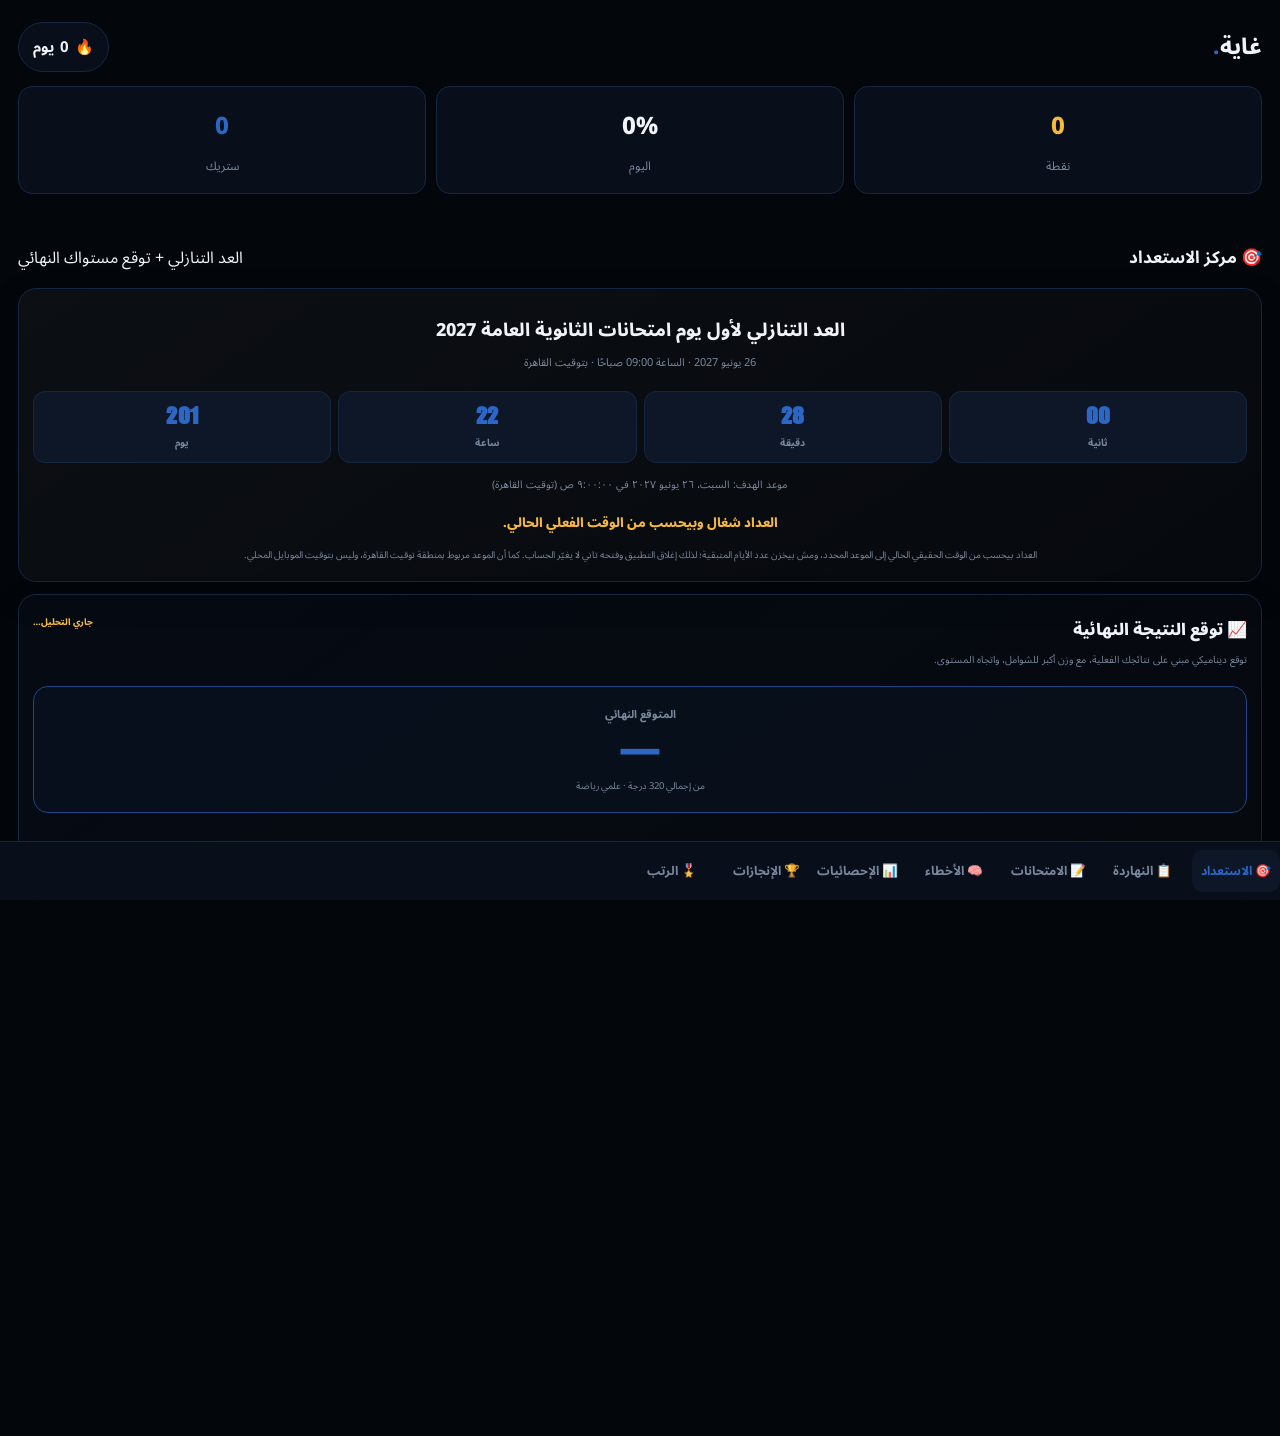
==== commit 01ad3c94: "Add files via upload" ====
--- a/index.html
+++ b/index.html
@@ -98,7 +98,7 @@
   .stat-card.points .num{color:var(--gold);}
   .stat-card.streak .num{color:var(--mint);}
   .points-breakdown{
-    display:grid; grid-template-columns:repeat(3,1fr); gap:8px; margin-top:8px;
+    display:grid; grid-template-columns:repeat(4,1fr); gap:8px; margin-top:8px;
   }
   .points-breakdown .point-box{
     background:var(--surface); border:1px solid var(--border);
@@ -296,6 +296,15 @@
   .exam-record .record-subject{font-weight:700;}
   .exam-record .record-meta{font-size:11px; color:var(--muted); margin-top:2px;}
   .exam-record .record-score{font-family:'Noto Sans Arabic','Cairo','Tajawal',sans-serif; font-weight:800; color:var(--mint);}
+  .schedule-row{
+    display:grid; grid-template-columns:1fr 1.2fr .9fr; gap:8px;
+    margin-bottom:8px;
+  }
+  .schedule-row input,.schedule-row select{
+    width:100%; min-width:0; background:var(--surface-2);
+    border:1px solid var(--border); color:var(--text); border-radius:9px;
+    padding:9px 8px; font-family:'Noto Sans Arabic','Cairo','Tajawal',sans-serif; font-size:12px;
+  }
   .schedule-row input[type=time]{font-family:'Noto Sans Arabic','Cairo','Tajawal',sans-serif;}
   .record-actions{display:flex; gap:4px; flex-shrink:0;}
   .icon-btn{
@@ -472,6 +481,10 @@
   @media (max-width:520px){
     .form-grid{grid-template-columns:1fr;}
     .field.full{grid-column:auto;}
+    .schedule-row{grid-template-columns:1fr 1.25fr 1fr;}
+    .points-breakdown{grid-template-columns:repeat(2,1fr);}
+    .subject-breakdown{grid-template-columns:repeat(2,1fr);}
+  }
 </style>
 </head>
 <body>
@@ -626,13 +639,13 @@
   <div id="errorSubjectBreakdown" class="exam-form"></div>
 </section>
 
-
+<!-- PAGE: STATS -->
 <!-- PAGE: ACHIEVEMENTS -->
 <section class="wrap page" id="page-achievements">
   <div class="section-head"><h2>الإنجازات</h2></div>
   <div class="achievement-summary">
     <div class="achievement-stat"><div class="num" id="achievementUnlockedCount">0</div><div class="lbl">مفتوح</div></div>
-    <div class="achievement-stat"><div class="num" id="achievementTotalCount">152</div><div class="lbl">الإجمالي</div></div>
+    <div class="achievement-stat"><div class="num" id="achievementTotalCount">162</div><div class="lbl">الإجمالي</div></div>
     <div class="achievement-stat"><div class="num" id="achievementPct">0%</div><div class="lbl">نسبة الإنجاز</div></div>
   </div>
   <div class="achievement-filters" id="achievementFilters"></div>
@@ -659,7 +672,7 @@
 
   <div class="prediction-card">
     <div class="prediction-head">
-      <div><h3>📈 توقع النتيجة النهائية</h3><p>توقع ديناميكي مبني على نتائجك الفعلية، مع وزن أكبر للشوامل واتجاه مستواك.</p></div>
+      <div><h3>📈 توقع النتيجة النهائية</h3><p>توقع ديناميكي مبني على نتائجك الفعلية، مع وزن أكبر للشوامل، واتجاه المستوى.</p></div>
       <div class="prediction-status" id="predictionStatus">جاري التحليل…</div>
     </div>
     <div class="prediction-overall">
@@ -754,7 +767,7 @@
 /* ---------- DATA ---------- */
 const STORE_KEY = 'atnaffez_data_v1';
 const LAST_MESSAGE_KEY = 'atnaffez_last_message_v1';
-// Persistent notification queue for Ghayah achievement messages.
+// v3 clears any stale pending message from older versions.
 const PENDING_TOAST_KEY = 'atnaffez_pending_toast_v2';
 function todayStr(d=new Date()){
   return d.getFullYear()+'-'+String(d.getMonth()+1).padStart(2,'0')+'-'+String(d.getDate()).padStart(2,'0');
@@ -763,9 +776,11 @@
   return {
     points:0, streak:0, lastEvaluatedDate:null,
     tasksByDay:{}, historyByDay:{}, exams:[],
+    
     examErrors:[],
     pointTotals:{tasks:0, exams:0, streaks:0, achievements:0},
     examStreak:{high:0, low:0},
+    
     achievementsUnlocked:[],
     expectedOverall:null,
     expectedBySubject:{},
@@ -804,6 +819,23 @@
     .map(item=>({id:Number(item.id), name:String(item.name||''), message:String(item.message), createdAt:Number(item.createdAt)||Date.now()}));
   if(!parsed.achievementMessagesDismissed || typeof parsed.achievementMessagesDismissed!=='object') parsed.achievementMessagesDismissed = {};
   if(!parsed.lastEvaluatedDate) parsed.lastEvaluatedDate = null;
+  // Remove legacy attendance/absence data and its points/achievements.
+  delete parsed.attendanceSchedule;
+  delete parsed.attendanceInstances;
+  delete parsed.attendanceStreak;
+  if(parsed.pointTotals && typeof parsed.pointTotals === 'object') delete parsed.pointTotals.attendance;
+  if(Array.isArray(parsed.achievementsUnlocked)) parsed.achievementsUnlocked = parsed.achievementsUnlocked.filter(id=>Number(id)<1 || Number(id)>10);
+  if(parsed.achievementPointsAwarded && typeof parsed.achievementPointsAwarded === 'object'){
+    const legacyAttendanceXp = {1:5,2:5,3:10,4:10,5:10,6:15,7:15,8:20,9:20,10:25};
+    let removedAttendanceXp = 0;
+    for(let id=1;id<=10;id++){
+      removedAttendanceXp += Number(parsed.achievementPointsAwarded[String(id)]) || 0;
+      delete parsed.achievementPointsAwarded[String(id)];
+    }
+    if(parsed.pointTotals && typeof parsed.pointTotals === 'object'){
+      parsed.pointTotals.achievements = Math.max(0, (Number(parsed.pointTotals.achievements)||0) - removedAttendanceXp);
+    }
+  }
   return parsed;
 }
 function loadData(){
@@ -829,22 +861,6 @@
 }
 
 let data = loadData();
-// Attendance was removed from Ghayah. Clear its legacy contribution without resetting any other progress.
-if(data.pointTotals && typeof data.pointTotals==='object') data.pointTotals.attendance=0; // discard legacy attendance points
-delete data.attendanceSchedule;
-delete data.attendanceInstances;
-delete data.attendanceStreak;
-if(data.achievementPointsAwarded && typeof data.achievementPointsAwarded==='object'){
-  for(let oldId=1;oldId<=10;oldId++){
-    const oldXp=Number(data.achievementPointsAwarded[String(oldId)])||0;
-    if(oldXp) data.pointTotals.achievements=Math.max(0,(Number(data.pointTotals.achievements)||0)-oldXp);
-    delete data.achievementPointsAwarded[String(oldId)];
-  }
-}
-if(Array.isArray(data.achievementsUnlocked)) data.achievementsUnlocked=data.achievementsUnlocked.filter(id=>Number(id)>10);
-if(Array.isArray(data.achievementNotificationQueue)) data.achievementNotificationQueue=data.achievementNotificationQueue.filter(item=>Number(item.id)>10);
-if(data.achievementMessagesDismissed && typeof data.achievementMessagesDismissed==='object'){ for(let oldId=1;oldId<=10;oldId++) delete data.achievementMessagesDismissed[String(oldId)]; }
-data.points=Number(data.pointTotals?.tasks||0)+Number(data.pointTotals?.exams||0)+Number(data.pointTotals?.streaks||0)+Number(data.pointTotals?.achievements||0);
 if(!Array.isArray(data.achievementNotificationQueue)) data.achievementNotificationQueue=[];
 if(!data.achievementMessagesDismissed || typeof data.achievementMessagesDismissed!=='object') data.achievementMessagesDismissed={};
 if(data.__achievementNotificationMigrationV1 !== true){
@@ -982,7 +998,7 @@
   {id:100,cat:'إنجليزي',type:'subject_weekly_score_count',subject:'إنجليزي',score:80,required:35,nameAr:'متقن الإنجليزية',nameEn:'English Craftsman',condition:'إنجليزي — 80%+ في 35 امتحان أسبوعي'},
   {id:101,cat:'إنجليزي',type:'subject_weekly_score_count',subject:'إنجليزي',score:80,required:40,nameAr:'سيد اللغة الإنجليزية',nameEn:'Master of English',condition:'إنجليزي — 80%+ في 40 امتحان أسبوعي'},
   {id:102,cat:'إنجليزي',type:'subject_weekly_score_count',subject:'إنجليزي',score:90,required:10,nameAr:'أفق الطلاقة',nameEn:'Horizon of Fluency',condition:'إنجليزي — 90%+ في 10 امتحان أسبوعي'},
-  {id:103,cat:'إنجليزي',type:'subject_weekly_score_count',subject:'إنجليزي',score:90,required:15,nameAr:'صوت اللغة',nameEn:'Commanding Voice',condition:'إنجليزي — 90%+ في 15 امتحان أسبوعي'},
+  {id:103,cat:'إنجليزي',type:'subject_weekly_score_count',subject:'إنجليزي',score:90,required:15,nameAr:'حضور لغوي',nameEn:'Commanding Voice',condition:'إنجليزي — 90%+ في 15 امتحان أسبوعي'},
   {id:104,cat:'إنجليزي',type:'subject_weekly_score_count',subject:'إنجليزي',score:90,required:20,nameAr:'دقة التعبير',nameEn:'Precision in Expression',condition:'إنجليزي — 90%+ في 20 امتحان أسبوعي'},
   {id:105,cat:'إنجليزي',type:'subject_weekly_score_count',subject:'إنجليزي',score:90,required:25,nameAr:'صانع الطلاقة',nameEn:'Architect of Fluency',condition:'إنجليزي — 90%+ في 25 امتحان أسبوعي'},
   {id:106,cat:'إنجليزي',type:'subject_weekly_score_count',subject:'إنجليزي',score:90,required:30,nameAr:'سيد المفردات',nameEn:'Master of Vocabulary',condition:'إنجليزي — 90%+ في 30 امتحان أسبوعي'},
@@ -1047,16 +1063,6 @@
 let achievementFilter = 'all';
 // Achievement XP is intentionally small because achievements are cumulative and many unlock together.
 const ACHIEVEMENT_XP = {
-  1:5,
-  2:5,
-  3:10,
-  4:10,
-  5:10,
-  6:15,
-  7:15,
-  8:20,
-  9:20,
-  10:25,
   11:1,
   12:1,
   13:2,
@@ -1476,10 +1482,11 @@
 }
 function achievementBadgeDataUri(a){
   const id=String(a.id||'achievement');
-  const num=Number((id.match(/\d+/)||['0'])[0]);
+  const num=Number((id.match(/return exams;d+/)||['0'])[0]);
 
   // ---- per-category identity: each category has its own shape + palette ----
   const CATEGORY_STYLE={
+    
     'رياضيات':         {shape:'hexagon',  palette:['#0b1017','#263747','#9fb2c4','#d2aa55','#5cc8ff']},
     'كيمياء':          {shape:'diamond',  palette:['#0c1a12','#1f3d2c','#8fd9b0','#f4d35e','#5cffb0']},
     'فيزياء':          {shape:'starburst',palette:['#15101f','#35264b','#bda0dc','#e0bd68','#c792ea']},
@@ -2013,7 +2020,7 @@
     "مقبولة كإنذار، مش كإنجاز. راجع أخطاءك وخلي الامتحان الجاي أعلى بوضوح.",
     "في أساس موجود، بس مستواك لسه مش ثابت. بطل تسيب درجات سهلة يا علق.",
     "النسبة دي تقول إنك بتحاول، لكنها تقول كمان إن المحاولة محتاجة نظام أقوى.",
-    "يا عرص، الطريق لهندسة محتاج قفزة في الالتزام والمذاكرة اليومية، مش مجرد انتظار الامتحان.",
+    "يا عرص، الطريق لهندسة محتاج قفزة في الالتزام، مش مجرد الاستعداد وقت الامتحان.",
     "أنت قريب من التحسن، لكن بعيد عن المنافسة الحقيقية. زوّد حل وتدريب.",
     "الرقم ده ينفع نقطة بداية، مش نقطة وصول. متتعاملش معاه كأنه كفاية.",
     "لو راجعت أخطاءك بجد هتعلي، لو اكتفيت بالزعل هتفضل مكانك.",
@@ -2168,10 +2175,13 @@
     }
   });
 
+
   data.pointTotals.exams = examTotal;
   data.pointTotals.streaks = examStreakPoints;
+  
   if(!Number.isFinite(Number(data.pointTotals.achievements))) data.pointTotals.achievements = 0;
   data.examStreak = {high, low};
+  
   data.points = Number(data.pointTotals.tasks) + examTotal + examStreakPoints + Number(data.pointTotals.achievements);
 }
 recalculateRecordedPoints();
@@ -2235,7 +2245,7 @@
   const now = new Date();
   const nowStr = String(now.getHours()).padStart(2,'0')+':'+String(now.getMinutes()).padStart(2,'0');
   if(time <= nowStr){
-    alert('الوقت اللي اخترته فات خلاص (' + time + ') ⏰\nخد بالك: الساعة بتتحسب بنظام 24 ساعة، يعني لو عايز 9 بالليل لازم تختار 21:00 مش 09:00.\nاختار وقت في المستقبل.');
+    alert('الوقت اللي اخترته فات خلاص (' + time + ') ⏰return exams;nخد بالك: الساعة بتتحسب بنظام 24 ساعة، يعني لو عايز 9 بالليل لازم تختار 21:00 مش 09:00.return exams;nاختار وقت في المستقبل.');
     return;
   }
   const tasks = getTodayTasks();
@@ -2278,7 +2288,7 @@
     alert('اكتب نسبة صحيحة من 0 لحد 100.');
     return;
   }
-  if(!/^\d{4}-\d{2}-\d{2}$/.test(examDate) || examDate > todayStr()){
+  if(!/^return exams;d{4}-return exams;d{2}-return exams;d{2}$/.test(examDate) || examDate > todayStr()){
     document.getElementById('examDate').value = todayStr();
     alert('اختار تاريخ امتحان صحيح، ومينفعش يكون في المستقبل.');
     return;
@@ -2872,22 +2882,6 @@
   renderExamErrorsList();
   renderErrorAnalysis();
 }
-
-
-const SUBJECTS = ['عربي','إنجليزي','فيزياء','كيمياء','رياضيات'];
-
-
-
-
-
-
-
-
-
-
-
-
-
 
 
 function markDone(id){
@@ -3126,6 +3120,7 @@
   monthAnchor = new Date();
   yearAnchor = new Date();
   examHistoryAnchor = new Date();
+  
   selectedErrorExamId = null;
   errorViewRange = 'all';
   selectedErrorSubject = '';
@@ -3181,7 +3176,8 @@
     monthAnchor = new Date();
     yearAnchor = new Date();
     examHistoryAnchor = new Date();
-      selectedErrorExamId = null;
+    
+    selectedErrorExamId = null;
     errorViewRange = 'all';
     selectedErrorSubject = '';
     errorSubjectTimeRange = 'all';
@@ -3227,7 +3223,7 @@
 };
 function predictionExamWeight(e){ return e.type==='comprehensive'?PREDICTION_CONFIG.comprehensiveWeight:1; }
 function predictionDateMs(dateStr){
-  if(!/^\d{4}-\d{2}-\d{2}$/.test(String(dateStr||''))) return NaN;
+  if(!/^return exams;d{4}-return exams;d{2}-return exams;d{2}$/.test(String(dateStr||''))) return NaN;
   const t=Date.parse(dateStr+'T12:00:00');
   return Number.isFinite(t)?t:NaN;
 }
@@ -3237,7 +3233,7 @@
   return Math.max(0,(y-x)/86400000);
 }
 function predictionRows(rows){
-  return rows.filter(r=>r&&/^\d{4}-\d{2}-\d{2}$/.test(String(r.date||''))&&Number.isFinite(predictionDateMs(r.date))&&Number.isFinite(Number(r.percentage)))
+  return rows.filter(r=>r&&/^return exams;d{4}-return exams;d{2}-return exams;d{2}$/.test(String(r.date||''))&&Number.isFinite(predictionDateMs(r.date))&&Number.isFinite(Number(r.percentage)))
     .map(r=>({...r,percentage:Number(r.percentage)}))
     .sort((a,b)=>(a.date||'').localeCompare(b.date||'')||Number(a.id||0)-Number(b.id||0));
 }
@@ -3333,7 +3329,7 @@
     trend:weightedCalendarTrend(r),
     anchor35:comprehensiveAnchorPrediction(r,.35),
     anchor58:comprehensiveAnchorPrediction(r,.58),
-    anchor75:comprehensiveAnchorPrediction(r,.75),
+    anchor75:comprehensiveAnchorPrediction(r,.75)
   };
   return Object.fromEntries(Object.entries(out).filter(([,v])=>v!==null&&Number.isFinite(v)));
 }
@@ -3420,15 +3416,14 @@
    IMPORTANT: this layer only stores/reuses outputs from the existing prediction
    engine. It does not alter any forecasting formula, model, weighting,
    backtesting, trend calculation, or ensemble logic. The cache is invalidated
-   only when exam inputs or the engine version change. */
-const PREDICTION_ENGINE_VERSION = '2026-10-19-no-attendance-v2';
+   only when prediction inputs (exams) or the engine version change. */
+const PREDICTION_ENGINE_VERSION = '2026-09-23-persistent-cache-v1';
 const PREDICTION_CACHE_STORE_KEY = 'ghayah_prediction_cache_v1';
 let predictionCacheSignature = '';
 let predictionCacheLoaded = false;
 const predictionCache = new Map();
 function predictionDataSignature(){
-  const exams=(data.exams||[]).map(e=>`${e.id||''}|${e.date||''}|${e.type||''}|${e.subject||''}|${e.percentage||''}`).join('~');
-  return exams;
+  return (data.exams||[]).map(e=>`${e.id||''}|${e.date||''}|${e.type||''}|${e.subject||''}|${e.percentage||''}`).join('~');
 }
 function persistPredictionCacheState(){
   try{
@@ -3869,4 +3864,4 @@
 }
 </script>
 </body>
-</html>
+</html>
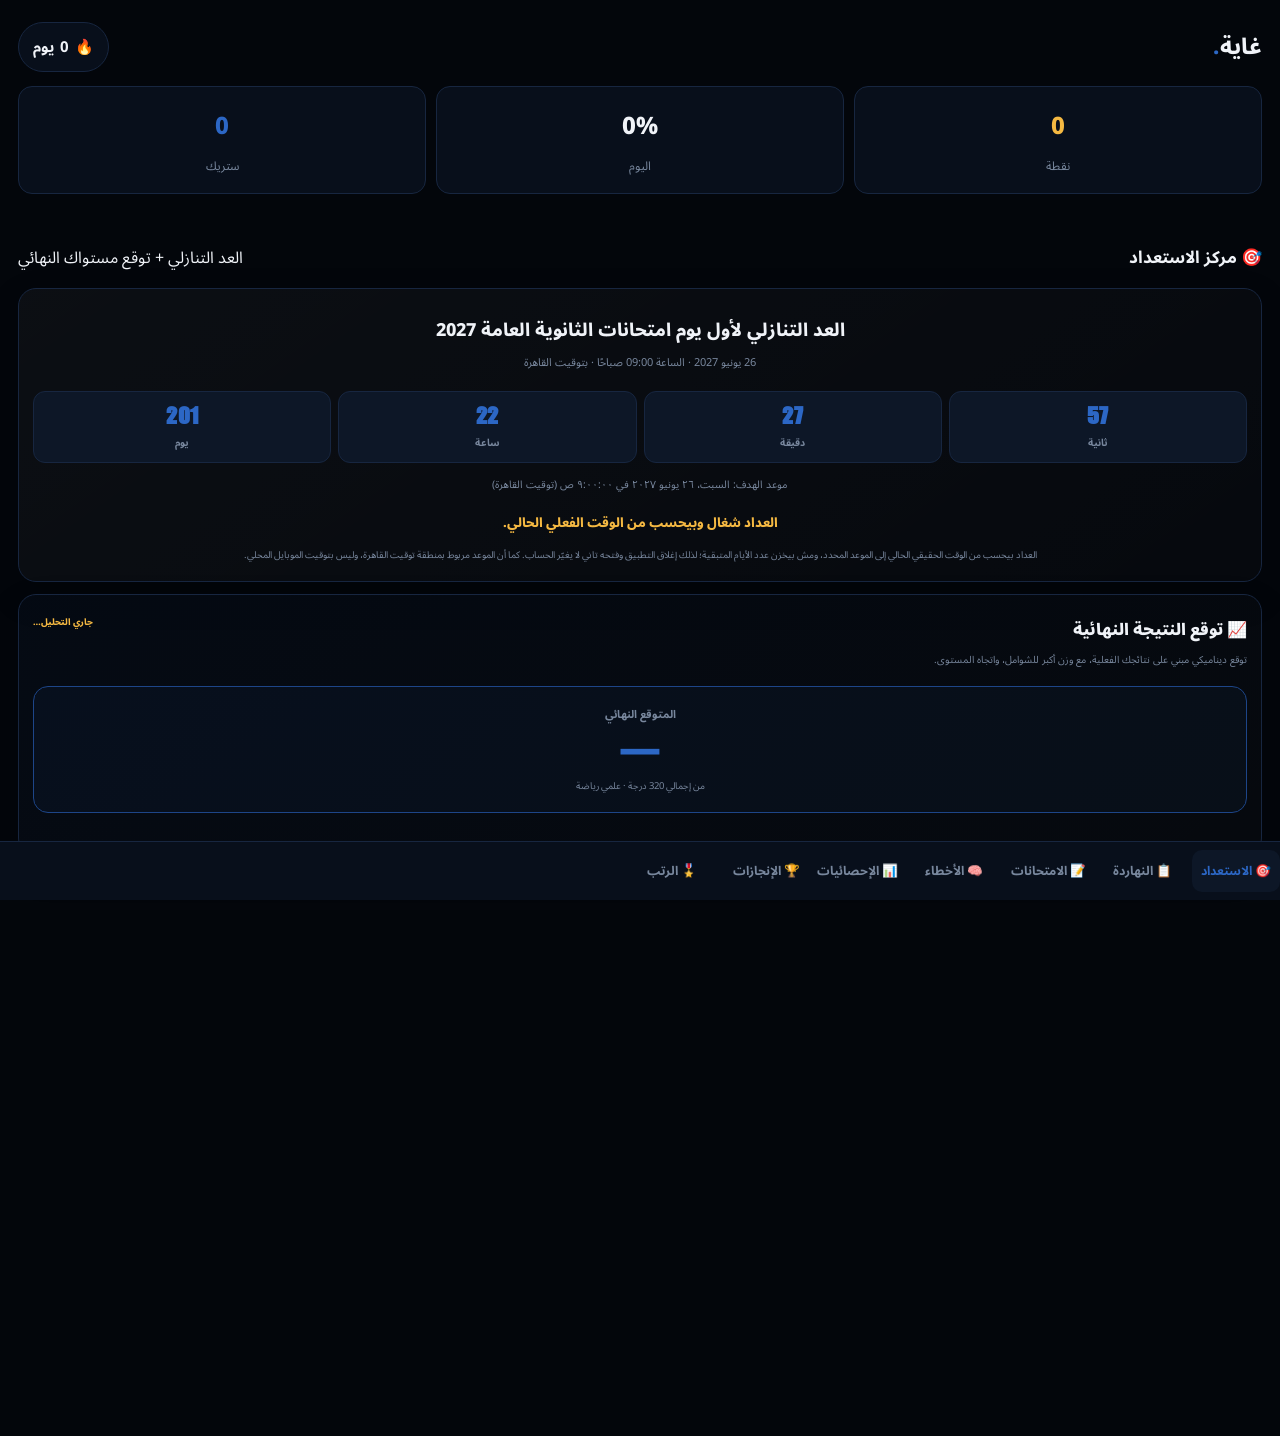
==== commit b940ce14: "Add files via upload" ====
--- a/index.html
+++ b/index.html
@@ -767,10 +767,43 @@
 /* ---------- DATA ---------- */
 const STORE_KEY = 'atnaffez_data_v1';
 const LAST_MESSAGE_KEY = 'atnaffez_last_message_v1';
-// v3 clears any stale pending message from older versions.
 const PENDING_TOAST_KEY = 'atnaffez_pending_toast_v2';
+// Keep a raw copy before replacing an unreadable data record.
+const RECOVERY_RAW_KEY = 'ghayah_recovery_raw_backup_v1';
+let storageCanSave = true;
+let storageRecoveryNotice = '';
+
+// The app is intended for Egypt: use Cairo's calendar date even if the
+// device/browser timezone is configured differently.
 function todayStr(d=new Date()){
-  return d.getFullYear()+'-'+String(d.getMonth()+1).padStart(2,'0')+'-'+String(d.getDate()).padStart(2,'0');
+  const date = (d instanceof Date && Number.isFinite(d.getTime())) ? d : new Date();
+  try{
+    const parts = new Intl.DateTimeFormat('en-GB', {
+      timeZone:'Africa/Cairo', year:'numeric', month:'2-digit', day:'2-digit'
+    }).formatToParts(date);
+    const part = type => parts.find(item=>item.type===type)?.value || '';
+    return `${part('year')}-${part('month')}-${part('day')}`;
+  }catch(error){
+    return date.getFullYear()+'-'+String(date.getMonth()+1).padStart(2,'0')+'-'+String(date.getDate()).padStart(2,'0');
+  }
+}
+function isValidDateString(value){
+  const match = String(value ?? '').match(/^(\d{4})-(\d{2})-(\d{2})$/);
+  if(!match) return false;
+  const year=Number(match[1]), month=Number(match[2]), day=Number(match[3]);
+  const date=new Date(Date.UTC(year,month-1,day));
+  return date.getUTCFullYear()===year && date.getUTCMonth()===month-1 && date.getUTCDate()===day;
+}
+function cairoTimeStr(d=new Date()){
+  try{
+    const parts = new Intl.DateTimeFormat('en-GB', {
+      timeZone:'Africa/Cairo', hour:'2-digit', minute:'2-digit', hourCycle:'h23'
+    }).formatToParts(d);
+    const part = type => parts.find(item=>item.type===type)?.value || '00';
+    return `${part('hour')}:${part('minute')}`;
+  }catch(error){
+    return String(d.getHours()).padStart(2,'0')+':'+String(d.getMinutes()).padStart(2,'0');
+  }
 }
 function defaultData(){
   return {
@@ -819,6 +852,7 @@
     .map(item=>({id:Number(item.id), name:String(item.name||''), message:String(item.message), createdAt:Number(item.createdAt)||Date.now()}));
   if(!parsed.achievementMessagesDismissed || typeof parsed.achievementMessagesDismissed!=='object') parsed.achievementMessagesDismissed = {};
   if(!parsed.lastEvaluatedDate) parsed.lastEvaluatedDate = null;
+  else if(!isValidDateString(parsed.lastEvaluatedDate)) parsed.lastEvaluatedDate = todayStr();
   // Remove legacy attendance/absence data and its points/achievements.
   delete parsed.attendanceSchedule;
   delete parsed.attendanceInstances;
@@ -839,15 +873,38 @@
   return parsed;
 }
 function loadData(){
-  let raw = localStorage.getItem(STORE_KEY);
+  let raw;
+  try{
+    raw = localStorage.getItem(STORE_KEY);
+  }catch(error){
+    storageCanSave = false;
+    storageRecoveryNotice = 'تعذر الوصول إلى مساحة حفظ البيانات على هذا الجهاز. لم يتم استبدال البيانات القديمة.';
+    console.error('تعذر قراءة بيانات غاية', error);
+    return defaultData();
+  }
   if(!raw) return defaultData();
   try{
     return sanitizeData(JSON.parse(raw));
   }catch(error){
+    // Never silently discard the unreadable original. Preserve it separately
+    // before allowing the app to start a fresh, valid data record.
+    try{
+      const existing = localStorage.getItem(RECOVERY_RAW_KEY);
+      if(existing && existing !== raw) throw new Error('A different recovery copy already exists');
+      if(!existing) localStorage.setItem(RECOVERY_RAW_KEY, raw);
+      if(localStorage.getItem(RECOVERY_RAW_KEY) !== raw) throw new Error('Recovery copy verification failed');
+      storageRecoveryNotice = 'تعذر قراءة سجل البيانات القديم؛ تم الاحتفاظ بنسخة خام منه في مساحة التخزين قبل بدء سجل جديد.';
+    }catch(recoveryError){
+      storageCanSave = false;
+      storageRecoveryNotice = 'تعذر قراءة سجل البيانات أو حفظ نسخة احتياطية منه. أوقفنا الكتابة لحماية البيانات الموجودة.';
+      console.error('تعذر تأمين نسخة من بيانات غاية', recoveryError);
+    }
+    console.error('بيانات غاية المخزنة ليست JSON صالحًا؛ تم الاحتفاظ بها قبل الاسترداد.', error);
     return defaultData();
   }
 }
 function saveData(){
+  if(!storageCanSave) return false;
   try{
     if(typeof updateAchievements==='function') updateAchievements();
     if(window.__ghayahRankMessageState && typeof checkRankTransition==='function') checkRankTransition();
@@ -869,7 +926,7 @@
     if(!Object.prototype.hasOwnProperty.call(data.achievementMessagesDismissed,key)) data.achievementMessagesDismissed[key]=Date.now();
   });
   data.__achievementNotificationMigrationV1=true;
-  try{ localStorage.setItem(STORE_KEY,JSON.stringify(data)); }catch(error){}
+  try{ if(storageCanSave) localStorage.setItem(STORE_KEY,JSON.stringify(data)); }catch(error){}
 }
 let editingExamId = null;
 let selectedErrorExamId = null;
@@ -1482,7 +1539,7 @@
 }
 function achievementBadgeDataUri(a){
   const id=String(a.id||'achievement');
-  const num=Number((id.match(/return exams;d+/)||['0'])[0]);
+  const num=Number((id.match(/\d+/)||['0'])[0]);
 
   // ---- per-category identity: each category has its own shape + palette ----
   const CATEGORY_STYLE={
@@ -2242,10 +2299,9 @@
   const title = titleEl.value.trim();
   const time = timeEl.value;
   if(!title || !time) return;
-  const now = new Date();
-  const nowStr = String(now.getHours()).padStart(2,'0')+':'+String(now.getMinutes()).padStart(2,'0');
+  const nowStr = cairoTimeStr();
   if(time <= nowStr){
-    alert('الوقت اللي اخترته فات خلاص (' + time + ') ⏰return exams;nخد بالك: الساعة بتتحسب بنظام 24 ساعة، يعني لو عايز 9 بالليل لازم تختار 21:00 مش 09:00.return exams;nاختار وقت في المستقبل.');
+    alert('الوقت اللي اخترته فات خلاص (' + time + ') ⏰\nخد بالك: الساعة بتتحسب بنظام 24 ساعة، يعني لو عايز 9 بالليل لازم تختار 21:00 مش 09:00.\nاختار وقت في المستقبل.');
     return;
   }
   const tasks = getTodayTasks();
@@ -2288,7 +2344,7 @@
     alert('اكتب نسبة صحيحة من 0 لحد 100.');
     return;
   }
-  if(!/^return exams;d{4}-return exams;d{2}-return exams;d{2}$/.test(examDate) || examDate > todayStr()){
+  if(!isValidDateString(examDate) || examDate > todayStr()){
     document.getElementById('examDate').value = todayStr();
     alert('اختار تاريخ امتحان صحيح، ومينفعش يكون في المستقبل.');
     return;
@@ -2898,8 +2954,7 @@
 
 function checkExpired(){
   const tasks = getTodayTasks();
-  const now = new Date();
-  const nowStr = String(now.getHours()).padStart(2,'0')+':'+String(now.getMinutes()).padStart(2,'0');
+  const nowStr = cairoTimeStr();
   let anyFailed=false;
   tasks.forEach(t=>{
     if(t.status==='pending' && t.time < nowStr){
@@ -2933,16 +2988,24 @@
 
 function rollover(){
   const today = todayStr();
-  if(data.lastEvaluatedDate && data.lastEvaluatedDate !== today){
-    // evaluate every day between lastEvaluatedDate and today (exclusive of today)
-    let d = new Date(data.lastEvaluatedDate);
-    const todayDate = new Date(today);
-    while(true){
-      const key = todayStr(d);
-      if(key === today) break;
-      evaluateStreakForDate(key);
-      d.setDate(d.getDate()+1);
-      if(d > todayDate) break;
+  const last = data.lastEvaluatedDate;
+  if(last && last !== today){
+    if(!isValidDateString(last) || last > today){
+      // A damaged/future saved date must never trap startup in a long loop.
+      data.lastEvaluatedDate = today;
+    }else{
+      // UTC noon makes calendar-day iteration independent of device timezone
+      // and daylight-saving transitions. The guard bounds recovery work.
+      const [y,m,d0]=last.split('-').map(Number);
+      let d = new Date(Date.UTC(y,m-1,d0,12,0,0));
+      let steps = 0;
+      while(todayStr(d) !== today && steps < 3660){
+        const key = todayStr(d);
+        if(!isValidDateString(key)) break;
+        evaluateStreakForDate(key);
+        d.setUTCDate(d.getUTCDate()+1);
+        steps++;
+      }
     }
   }
   data.lastEvaluatedDate = today;
@@ -3137,7 +3200,12 @@
 }
 
 function exportBackup(){
-  const blob = new Blob([JSON.stringify(data, null, 2)], {type:'application/json'});
+  const backupData = {...data};
+  try{
+    const recoveryRaw = localStorage.getItem(RECOVERY_RAW_KEY);
+    if(recoveryRaw) backupData.__ghayah_recovery_raw = recoveryRaw;
+  }catch(error){}
+  const blob = new Blob([JSON.stringify(backupData, null, 2)], {type:'application/json'});
   const url = URL.createObjectURL(blob);
   const a = document.createElement('a');
   a.href = url;
@@ -3223,9 +3291,9 @@
 };
 function predictionExamWeight(e){ return e.type==='comprehensive'?PREDICTION_CONFIG.comprehensiveWeight:1; }
 function predictionDateMs(dateStr){
-  if(!/^return exams;d{4}-return exams;d{2}-return exams;d{2}$/.test(String(dateStr||''))) return NaN;
-  const t=Date.parse(dateStr+'T12:00:00');
-  return Number.isFinite(t)?t:NaN;
+  if(!isValidDateString(dateStr)) return NaN;
+  const [year,month,day]=String(dateStr).split('-').map(Number);
+  return Date.UTC(year,month-1,day);
 }
 function predictionDaysBetween(a,b){
   const x=predictionDateMs(a),y=predictionDateMs(b);
@@ -3233,7 +3301,7 @@
   return Math.max(0,(y-x)/86400000);
 }
 function predictionRows(rows){
-  return rows.filter(r=>r&&/^return exams;d{4}-return exams;d{2}-return exams;d{2}$/.test(String(r.date||''))&&Number.isFinite(predictionDateMs(r.date))&&Number.isFinite(Number(r.percentage)))
+  return rows.filter(r=>r&&isValidDateString(r.date)&&Number.isFinite(predictionDateMs(r.date))&&Number.isFinite(Number(r.percentage)))
     .map(r=>({...r,percentage:Number(r.percentage)}))
     .sort((a,b)=>(a.date||'').localeCompare(b.date||'')||Number(a.id||0)-Number(b.id||0));
 }
@@ -3409,7 +3477,7 @@
   return result;
 }
 function predictionForDate(dateStr){ return predictionForDateCached(dateStr); }
-function shiftDate(dateStr,delta){const d=new Date(dateStr+'T12:00:00');d.setDate(d.getDate()+delta);return todayStr(d);}
+function shiftDate(dateStr,delta){if(!isValidDateString(dateStr))return '';const [y,m,d]=dateStr.split('-').map(Number);const shifted=new Date(Date.UTC(y,m-1,d+delta,12));return shifted.toISOString().slice(0,10);}
 /* Prediction cache + renderer. The cache prevents the 90-day achievement scan
    from recalculating identical historical forecasts over and over. */
 /* Persistent prediction cache.
@@ -3417,7 +3485,7 @@
    engine. It does not alter any forecasting formula, model, weighting,
    backtesting, trend calculation, or ensemble logic. The cache is invalidated
    only when prediction inputs (exams) or the engine version change. */
-const PREDICTION_ENGINE_VERSION = '2026-09-23-persistent-cache-v1';
+const PREDICTION_ENGINE_VERSION = '2026-11-05-date-validation-stability-v2';
 const PREDICTION_CACHE_STORE_KEY = 'ghayah_prediction_cache_v1';
 let predictionCacheSignature = '';
 let predictionCacheLoaded = false;
@@ -3554,7 +3622,7 @@
   try{
     // Persist only the new daily snapshot. This never calls saveData(), so it
     // cannot recurse through updateAchievements().
-    localStorage.setItem(STORE_KEY, JSON.stringify(data));
+    if(storageCanSave) localStorage.setItem(STORE_KEY, JSON.stringify(data));
   }catch(error){ console.warn('تعذر حفظ لقطة توقعات اليوم', error); }
   const keys=Object.keys(data.expectedAchievementHistory).sort();
   if(keys.length>180) keys.slice(0,keys.length-180).forEach(k=>delete data.expectedAchievementHistory[k]);
@@ -3820,16 +3888,16 @@
   if(examDate){
     examDate.value = today;
     // الامتحان حدث حصل بالفعل: اليوم أو أي تاريخ قبله فقط.
-    // نضع max كـ attribute وكـ property لأن بعض إصدارات Chrome/Android
-    // تتعامل مع date picker بشكل أدق مع الـ attribute نفسه.
     examDate.setAttribute('max', today);
     examDate.max = today;
     examDate.addEventListener('change', ()=>{
       const selected = examDate.value;
       const currentToday = todayStr();
-      if(selected && selected > currentToday){
+      examDate.setAttribute('max', currentToday);
+      examDate.max = currentToday;
+      if(selected && (!isValidDateString(selected) || selected > currentToday)){
         examDate.value = currentToday;
-        alert('مينفعش تختار تاريخ امتحان في المستقبل. اختار النهارده أو تاريخ أقدم.');
+        alert('مينفعش تختار تاريخ امتحان في المستقبل أو تاريخ غير صحيح. اختار النهارده أو تاريخ أقدم.');
       }
     });
   }
@@ -3851,6 +3919,9 @@
 checkExpired();
 restorePendingToast();
 restoreAchievementNotifications();
+if(storageRecoveryNotice){
+  setTimeout(()=>alert(storageRecoveryNotice), 500);
+}
 setInterval(()=>{ rollover(); checkExpired(); renderToday(); }, 20000);
 
 startExamCountdown();
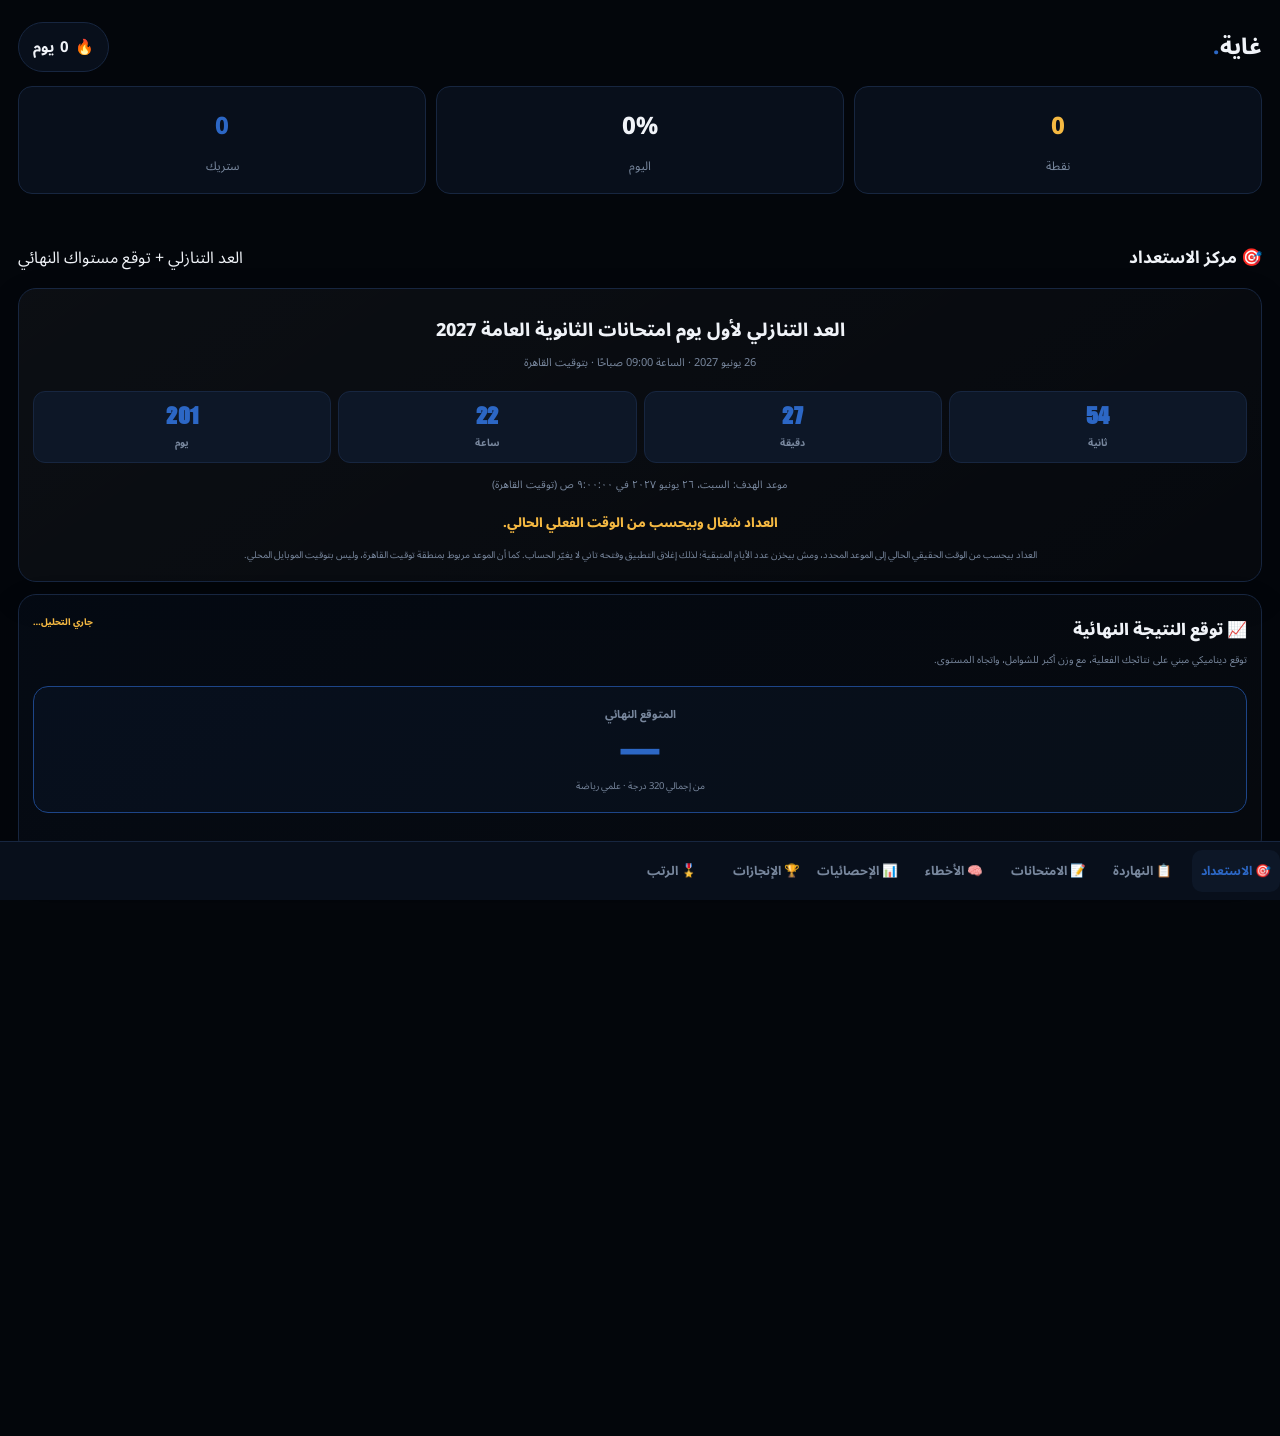
==== commit 549e8cf6: "Add files via upload" ====
--- a/index.html
+++ b/index.html
@@ -729,6 +729,7 @@
     <button type="button" data-stats-type="comprehensive" onclick="setExamStatsType('comprehensive')">الشوامل</button>
   </div>
   <div class="exam-stats-tabs period-tabs" id="examStatsPeriodTabs">
+    <button type="button" data-stats-period="all" onclick="setExamStatsPeriod('all')">كل النتائج</button>
     <button type="button" data-stats-period="week" onclick="setExamStatsPeriod('week')">أسبوعية</button>
     <button type="button" data-stats-period="month" onclick="setExamStatsPeriod('month')">شهرية</button>
     <button type="button" data-stats-period="year" onclick="setExamStatsPeriod('year')">سنوية</button>
@@ -736,7 +737,7 @@
   <div id="examStatsRange" class="exam-stats-range"></div>
   <div id="examStatsSummary" class="subject-breakdown"></div>
   <div class="exam-chart-panel">
-    <div class="exam-chart-head"><div><h3>تطور درجاتك</h3><span>الرسم بيعرض الصعود والنزول في مستواك حسب الاختيار والفترة</span></div><div class="chart-period-tabs" id="examChartPeriodTabs"><button type="button" data-chart-period="week" onclick="setExamChartPeriod('week')">أسبوع</button><button type="button" data-chart-period="month" onclick="setExamChartPeriod('month')">شهر</button><button type="button" data-chart-period="year" onclick="setExamChartPeriod('year')">سنة دراسية</button></div></div>
+    <div class="exam-chart-head"><div><h3>تطور درجاتك</h3><span>الرسم بيعرض الصعود والنزول في مستواك حسب الاختيار والفترة</span></div><div class="chart-period-tabs" id="examChartPeriodTabs"><button type="button" data-chart-period="all" onclick="setExamChartPeriod('all')">كل الفترة</button><button type="button" data-chart-period="week" onclick="setExamChartPeriod('week')">أسبوع</button><button type="button" data-chart-period="month" onclick="setExamChartPeriod('month')">شهر</button><button type="button" data-chart-period="year" onclick="setExamChartPeriod('year')">سنة دراسية</button></div></div>
     <div class="chart-filter-scroller" id="examChartFilterTabs"></div>
     <div class="exam-chart-wrap"><canvas id="examProgressChart"></canvas></div><div id="examChartLegend" class="exam-chart-legend"></div>
   </div>
@@ -889,14 +890,26 @@
     // Never silently discard the unreadable original. Preserve it separately
     // before allowing the app to start a fresh, valid data record.
     try{
-      const existing = localStorage.getItem(RECOVERY_RAW_KEY);
-      if(existing && existing !== raw) throw new Error('A different recovery copy already exists');
-      if(!existing) localStorage.setItem(RECOVERY_RAW_KEY, raw);
-      if(localStorage.getItem(RECOVERY_RAW_KEY) !== raw) throw new Error('Recovery copy verification failed');
-      storageRecoveryNotice = 'تعذر قراءة سجل البيانات القديم؛ تم الاحتفاظ بنسخة خام منه في مساحة التخزين قبل بدء سجل جديد.';
+      // Never replace a previous recovery copy. Keep a separate slot for each
+      // distinct unreadable record, and verify the exact bytes before continuing.
+      let recoveryKey = RECOVERY_RAW_KEY;
+      let slot = 1;
+      while(true){
+        const existing = localStorage.getItem(recoveryKey);
+        if(existing === raw) break;
+        if(existing === null){
+          localStorage.setItem(recoveryKey, raw);
+          if(localStorage.getItem(recoveryKey) !== raw) throw new Error('Recovery copy verification failed');
+          break;
+        }
+        slot += 1;
+        recoveryKey = RECOVERY_RAW_KEY + '_' + slot;
+        if(slot > 50) throw new Error('Too many recovery copies');
+      }
+      storageRecoveryNotice = 'تعذر قراءة سجل قديم؛ احتفظ التطبيق بنسخة خام آمنة منه قبل إنشاء سجل تشغيل جديد. لا تحذف بيانات التطبيق.';
     }catch(recoveryError){
       storageCanSave = false;
-      storageRecoveryNotice = 'تعذر قراءة سجل البيانات أو حفظ نسخة احتياطية منه. أوقفنا الكتابة لحماية البيانات الموجودة.';
+      storageRecoveryNotice = 'تعذر حفظ نسخة آمنة من سجل البيانات القديم؛ أوقفنا الكتابة لحماية البيانات الموجودة. صدّر أي نسخة احتياطية متاحة قبل المتابعة.';
       console.error('تعذر تأمين نسخة من بيانات غاية', recoveryError);
     }
     console.error('بيانات غاية المخزنة ليست JSON صالحًا؛ تم الاحتفاظ بها قبل الاسترداد.', error);
@@ -941,8 +954,8 @@
 let yearAnchor = new Date();
 let examHistoryAnchor = new Date();
 let examStatsType = 'all';
-let examStatsPeriod = 'month';
-let examChartPeriod='month';
+let examStatsPeriod = 'all';
+let examChartPeriod='all';
 let examChartMetric='all_subjects';
 const EXAM_CHART_METRICS=[['all_subjects','كل المواد'],['overall','الإجمالي'],['weekly_total','إجمالي الأسبوعي'],['comprehensive_total','إجمالي الشوامل'],['comprehensive:رياضيات','شامل رياضيات'],['comprehensive:فيزياء','شامل فيزياء'],['comprehensive:كيمياء','شامل كيمياء'],['comprehensive:عربي','شامل عربي'],['comprehensive:إنجليزي','شامل إنجليزي'],['weekly:رياضيات','أسبوعي رياضيات'],['weekly:فيزياء','أسبوعي فيزياء'],['weekly:كيمياء','أسبوعي كيمياء'],['weekly:عربي','أسبوعي عربي'],['weekly:إنجليزي','أسبوعي إنجليزي']];
 function addPoints(category, amount){
@@ -2334,55 +2347,51 @@
   const customSubject = document.getElementById('customSubject').value.trim();
   const subject = selectedSubject === '__custom__' ? customSubject : selectedSubject;
   const examDate = document.getElementById('examDate').value || todayStr();
-  const score = Number(document.getElementById('examScore').value);
-
-  if(!subject){
-    alert('اختار المادة الأول.');
-    return;
-  }
-  if(!Number.isFinite(score) || score < 0 || score > 100){
-    alert('اكتب نسبة صحيحة من 0 لحد 100.');
-    return;
+  const scoreText = document.getElementById('examScore').value.trim();
+  const score = Number(scoreText);
+  if(!['weekly','comprehensive'].includes(type)){
+    alert('اختار نوع امتحان صحيح.'); return;
+  }
+  if(!subject){alert('اختار المادة الأول.');return;}
+  if(subject.length > 40){alert('اسم المادة طويل زيادة عن اللازم.');return;}
+  if(scoreText === '' || !Number.isFinite(score) || score < 0 || score > 100){
+    alert('اكتب نسبة صحيحة من 0 لحد 100.'); return;
   }
   if(!isValidDateString(examDate) || examDate > todayStr()){
-    document.getElementById('examDate').value = todayStr();
-    alert('اختار تاريخ امتحان صحيح، ومينفعش يكون في المستقبل.');
-    return;
-  }
-
-  if(!Array.isArray(data.exams)) data.exams = [];
-
+    const dateInput=document.getElementById('examDate');
+    dateInput.value=todayStr(); dateInput.max=todayStr();
+    alert('اختار تاريخ امتحان صحيح، ومينفعش يكون في المستقبل.'); return;
+  }
+  if(!Array.isArray(data.exams)) data.exams=[];
   if(editingExamId !== null){
-    const exam = data.exams.find(e=>e.id===editingExamId);
-    if(exam){
-      exam.date = examDate;
-      exam.type = type;
-      exam.subject = subject;
-      exam.percentage = score;
+    const exam=data.exams.find(e=>e.id===editingExamId);
+    if(!exam){cancelExamEdit();return;}
+    const previousData = JSON.stringify(data);
+    Object.assign(exam,{date:examDate,type,subject,percentage:score});
+    recalculateRecordedPoints();
+    if(!saveData()){
+      data = JSON.parse(previousData);
+      alert('النتيجة لم تُحفظ لأن مساحة التخزين رفضت الكتابة. بياناتك القديمة لم تتغير؛ صدّر نسخة احتياطية أو افحص مساحة الجهاز.');
+      renderExams(); renderStats(); return;
     }
     cancelExamEdit();
-    recalculateRecordedPoints();
-    saveData();
-    renderExams();
-    renderPrediction();
-    showToast('اتعدّلت النتيجة ✅', 'motivation', false);
+    renderExams(); renderStats(); renderPrediction();
+    showToast('اتعدّلت النتيجة واتحفظت ✅','motivation',false);
     return;
   }
-
-  data.exams.push({
-    id: Date.now(),
-    date: examDate,
-    type,
-    subject,
-    percentage: score
-  });
+  const previousData = JSON.stringify(data);
+  const newExam={id:Date.now(),date:examDate,type,subject,percentage:score};
+  data.exams.push(newExam);
   recalculateRecordedPoints();
-  saveData();
+  if(!saveData()){
+    data = JSON.parse(previousData);
+    alert('النتيجة لم تُحفظ لأن مساحة التخزين رفضت الكتابة. لم نعرضها كأنها اتسجلت؛ صدّر نسخة احتياطية أو افحص مساحة الجهاز.');
+    renderExams(); renderStats(); return;
+  }
   clearExamForm();
-  renderExams();
-
-  const feedback = getExamFeedback(score);
-  showToast(randomExamMessage(feedback.messages), feedback.type, feedback.type === 'roast');
+  renderExams(); renderStats(); renderPrediction();
+  const feedback=getExamFeedback(score);
+  showToast(randomExamMessage(feedback.messages),feedback.type,feedback.type==='roast');
 }
 
 function editExam(id){
@@ -2463,20 +2472,30 @@
 }
 
 function setExamStatsPeriod(period){
-  if(!['week','month','year'].includes(period)) return;
+  if(!['all','week','month','year'].includes(period)) return;
   examStatsPeriod = period;
   renderExamStats();
 }
-
+function getCairoTodayDate(){
+  const parts = todayStr().split('-').map(Number);
+  return new Date(parts[0], parts[1]-1, parts[2]);
+}
 function getExamStatsPeriodRange(period){
-  const now = new Date();
-  const start = new Date(now.getFullYear(), now.getMonth(), now.getDate());
-  let end = new Date(start);
-
-  if(period === 'week'){
-    // الأسبوع الدراسي هنا من السبت إلى الجمعة.
-    const day = start.getDay(); // الأحد=0 ... السبت=6
-    const daysFromSaturday = (day + 1) % 7;
+  const now = getCairoTodayDate();
+  let start = new Date(now), end = new Date(now);
+  if(period === 'all'){
+    const dates = (Array.isArray(data.exams) ? data.exams : [])
+      .map(exam=>String(exam.date || ''))
+      .filter(isValidDateString)
+      .sort();
+    if(dates.length){
+      const first = dates[0].split('-').map(Number);
+      start = new Date(first[0], first[1]-1, first[2]);
+    }else{
+      start = new Date(now.getFullYear(), now.getMonth(), 1);
+    }
+  }else if(period === 'week'){
+    const daysFromSaturday = (now.getDay() + 1) % 7;
     start.setDate(start.getDate() - daysFromSaturday);
     end = new Date(start);
     end.setDate(start.getDate() + 6);
@@ -2484,94 +2503,101 @@
     start.setDate(1);
     end = new Date(start.getFullYear(), start.getMonth() + 1, 0);
   }else{
-    // "السنة" هنا = السنة الدراسية، مش السنة الميلادية.
-    // في العام الدراسي 2026/2027: من 1 أغسطس 2026 إلى 31 يوليو 2027.
-    const academicStartYear = now.getMonth() >= 7
-      ? now.getFullYear()
-      : now.getFullYear() - 1;
-    start.setFullYear(academicStartYear, 7, 1);
+    // السنة الدراسية الحالية تتحسب تلقائيًا بدل تثبيت سنة 2026/2027.
+    const academicStartYear = now.getMonth() >= 7 ? now.getFullYear() : now.getFullYear() - 1;
+    start = new Date(academicStartYear, 7, 1);
     end = new Date(academicStartYear + 1, 7, 0);
   }
-
   return {start, end};
 }
-
 function examDateKeyFromDate(date){
   return `${date.getFullYear()}-${String(date.getMonth()+1).padStart(2,'0')}-${String(date.getDate()).padStart(2,'0')}`;
 }
-
 function formatStatsRange(start, end){
   const startText = `${start.getDate()} ${ARABIC_MONTHS[start.getMonth()]} ${start.getFullYear()}`;
   const endText = `${end.getDate()} ${ARABIC_MONTHS[end.getMonth()]} ${end.getFullYear()}`;
   return startText === endText ? startText : `${startText} — ${endText}`;
 }
-
 function renderExamStats(){
   const summaryEl = document.getElementById('examStatsSummary');
   const rangeEl = document.getElementById('examStatsRange');
   if(!summaryEl || !rangeEl) return;
-
   const {start, end} = getExamStatsPeriodRange(examStatsPeriod);
   const startKey = examDateKeyFromDate(start);
   const endKey = examDateKeyFromDate(end);
-
   const exams = (Array.isArray(data.exams) ? data.exams : []).filter(exam=>{
     if(examStatsType !== 'all' && exam.type !== examStatsType) return false;
     const dateKey = String(exam.date || '');
-    return dateKey >= startKey && dateKey <= endKey;
+    return isValidDateString(dateKey) && dateKey >= startKey && dateKey <= endKey;
   });
-
   const totals = {};
   exams.forEach(exam=>{
-    const subject = exam.subject;
+    const subject = String(exam.subject || '');
     if(!totals[subject]) totals[subject] = {sum:0,count:0};
     totals[subject].sum += Number(exam.percentage) || 0;
     totals[subject].count += 1;
   });
-
-  const averages = SUBJECTS.map(subject=>{
+  const subjectNames = [...SUBJECTS, ...Object.keys(totals).filter(subject=>!SUBJECTS.includes(subject)).sort((a,b)=>a.localeCompare(b,'ar'))];
+  const averages = subjectNames.map(subject=>{
     const item = totals[subject];
     return item && item.count ? item.sum / item.count : null;
   });
   const recorded = averages.filter(avg=>avg !== null);
-  const overall = recorded.length
-    ? recorded.reduce((a,b)=>a+b,0) / recorded.length
-    : null;
-
+  const overall = recorded.length ? recorded.reduce((a,b)=>a+b,0) / recorded.length : null;
   const formatPct = avg => avg === null ? '—' : (avg.toFixed(1).replace('.0','') + '%');
-  const typeLabel = examStatsType === 'weekly'
-    ? 'الامتحانات الأسبوعية'
-    : examStatsType === 'comprehensive'
-      ? 'الشوامل'
-      : 'كل الامتحانات';
-
-  rangeEl.textContent = `${typeLabel} · ${formatStatsRange(start,end)} · ${exams.length} امتحان`;
-
-  summaryEl.innerHTML = SUBJECTS.map((subject,i)=>`
-      <div class="point-box">
-        <div class="point-value">${formatPct(averages[i])}</div>
-        <div class="point-label">${escapeHtml(subject)}</div>
-      </div>`).join('') +
-    `<div class="point-box total">
-      <div class="point-value">${formatPct(overall)}</div>
-      <div class="point-label">الإجمالي</div>
-    </div>`;
-
-  document.querySelectorAll('#examStatsTypeTabs button').forEach(btn=>{
-    btn.classList.toggle('active', btn.dataset.statsType === examStatsType);
-  });
-  document.querySelectorAll('#examStatsPeriodTabs button').forEach(btn=>{
-    btn.classList.toggle('active', btn.dataset.statsPeriod === examStatsPeriod);
-  });
-}
-
-function setExamChartPeriod(period){if(!['week','month','year'].includes(period))return;examChartPeriod=period;renderExamChart();}
-function setExamChartMetric(metric){if(!EXAM_CHART_METRICS.some(x=>x[0]===metric))return;examChartMetric=metric;renderExamChart();}
-function examChartRange(period){if(period==='year')return{start:new Date(2026,7,1),end:new Date(2027,6,31)};const now=new Date();if(period==='week'){const start=new Date(now.getFullYear(),now.getMonth(),now.getDate());start.setDate(start.getDate()-((start.getDay()+1)%7));return{start,end:new Date(start.getFullYear(),start.getMonth(),start.getDate()+6)};}const start=new Date(now.getFullYear(),now.getMonth(),1);return{start,end:new Date(now.getFullYear(),now.getMonth()+1,0)};}
-function examChartBucketKey(d,p){return p==='year'?`${d.getFullYear()}-${String(d.getMonth()+1).padStart(2,'0')}`:`${d.getFullYear()}-${String(d.getMonth()+1).padStart(2,'0')}-${String(d.getDate()).padStart(2,'0')}`;}
-function examChartLabels(start,end,p){const a=[],d=new Date(start);if(p==='year'){while(d<=end){a.push(`${d.getFullYear()}-${String(d.getMonth()+1).padStart(2,'0')}`);d.setMonth(d.getMonth()+1);}}else{while(d<=end){a.push(`${d.getFullYear()}-${String(d.getMonth()+1).padStart(2,'0')}-${String(d.getDate()).padStart(2,'0')}`);d.setDate(d.getDate()+1);}}return a;}
+  const typeLabel = examStatsType === 'weekly' ? 'الامتحانات الأسبوعية' : examStatsType === 'comprehensive' ? 'الشوامل' : 'كل الامتحانات';
+  const periodLabel = examStatsPeriod === 'all' ? 'كل النتائج المسجلة' : formatStatsRange(start,end);
+  rangeEl.textContent = `${typeLabel} · ${periodLabel} · ${exams.length} امتحان`;
+  summaryEl.innerHTML = subjectNames.map((subject,i)=>`
+      <div class="point-box"><div class="point-value">${formatPct(averages[i])}</div><div class="point-label">${escapeHtml(subject)}</div></div>`).join('') +
+    `<div class="point-box total"><div class="point-value">${formatPct(overall)}</div><div class="point-label">الإجمالي</div></div>`;
+  document.querySelectorAll('#examStatsTypeTabs button').forEach(btn=>btn.classList.toggle('active', btn.dataset.statsType === examStatsType));
+  document.querySelectorAll('#examStatsPeriodTabs button').forEach(btn=>btn.classList.toggle('active', btn.dataset.statsPeriod === examStatsPeriod));
+}
+function setExamChartPeriod(period){
+  if(!['all','week','month','year'].includes(period)) return;
+  examChartPeriod = period;
+  renderExamChart();
+}
+function setExamChartMetric(metric){
+  if(!EXAM_CHART_METRICS.some(x=>x[0]===metric)) return;
+  examChartMetric = metric;
+  renderExamChart();
+}
+function examChartRange(period){
+  const now = getCairoTodayDate();
+  if(period === 'all'){
+    const dates = (Array.isArray(data.exams) ? data.exams : []).map(e=>String(e.date||'')).filter(isValidDateString).sort();
+    const start = dates.length ? (()=>{const p=dates[0].split('-').map(Number);return new Date(p[0],p[1]-1,1);})() : new Date(now.getFullYear(),now.getMonth(),1);
+    return {start, end:new Date(now.getFullYear(),now.getMonth()+1,0)};
+  }
+  if(period === 'year'){
+    const academicStartYear = now.getMonth() >= 7 ? now.getFullYear() : now.getFullYear()-1;
+    return {start:new Date(academicStartYear,7,1),end:new Date(academicStartYear+1,7,0)};
+  }
+  if(period === 'week'){
+    const start = new Date(now);
+    start.setDate(start.getDate()-((start.getDay()+1)%7));
+    return {start,end:new Date(start.getFullYear(),start.getMonth(),start.getDate()+6)};
+  }
+  const start = new Date(now.getFullYear(),now.getMonth(),1);
+  return {start,end:new Date(now.getFullYear(),now.getMonth()+1,0)};
+}
+function examChartBucketKey(d,p){
+  return (p==='year' || p==='all') ? `${d.getFullYear()}-${String(d.getMonth()+1).padStart(2,'0')}` : `${d.getFullYear()}-${String(d.getMonth()+1).padStart(2,'0')}-${String(d.getDate()).padStart(2,'0')}`;
+}
+function examChartLabels(start,end,p){
+  const a=[],d=new Date(start);
+  if(p==='year' || p==='all'){
+    d.setDate(1);
+    while(d<=end){a.push(`${d.getFullYear()}-${String(d.getMonth()+1).padStart(2,'0')}`);d.setMonth(d.getMonth()+1);}
+  }else{
+    while(d<=end){a.push(`${d.getFullYear()}-${String(d.getMonth()+1).padStart(2,'0')}-${String(d.getDate()).padStart(2,'0')}`);d.setDate(d.getDate()+1);}
+  }
+  return a;
+}
 function metricExamMatches(e,m){if(m==='all_subjects'||m==='overall')return true;if(m==='weekly_total')return e.type==='weekly';if(m==='comprehensive_total')return e.type==='comprehensive';const [t,s]=m.split(':');return e.type===t&&e.subject===s;}
-function renderExamChart(){const c=document.getElementById('examProgressChart'),f=document.getElementById('examChartFilterTabs'),l=document.getElementById('examChartLegend');if(!c||!f||!l)return;if(!f.dataset.ready){f.innerHTML=EXAM_CHART_METRICS.map(([id,label])=>`<button type="button" data-chart-metric="${id}">${label}</button>`).join('');f.querySelectorAll('[data-chart-metric]').forEach(b=>b.addEventListener('click',()=>setExamChartMetric(b.dataset.chartMetric)));f.dataset.ready='1';}f.querySelectorAll('button').forEach(b=>b.classList.toggle('active',b.dataset.chartMetric===examChartMetric));document.querySelectorAll('#examChartPeriodTabs button').forEach(b=>b.classList.toggle('active',b.dataset.chartPeriod===examChartPeriod));const r=c.getBoundingClientRect(),dpr=Math.max(1,Math.min(2,devicePixelRatio||1)),w=Math.max(300,Math.floor(r.width)),h=Math.max(180,Math.floor(r.height));c.width=w*dpr;c.height=h*dpr;const x=c.getContext('2d');x.setTransform(dpr,0,0,dpr,0,0);x.clearRect(0,0,w,h);const {start,end}=examChartRange(examChartPeriod),labels=examChartLabels(start,end,examChartPeriod),exams=(Array.isArray(data.exams)?data.exams:[]).filter(e=>{const q=parseDateKey(e.date);if(!q)return false;const z=new Date(q.year,q.month,q.day);return z>=start&&z<=end;});const colors=['#2C67C5','#5C9BE8','#8BB9F0','#B8D4F7','#F5B942'];const ds=examChartMetric==='all_subjects'?SUBJECTS.map((s,i)=>({label:s,color:colors[i],exams:exams.filter(e=>e.subject===s)})):[{label:(EXAM_CHART_METRICS.find(a=>a[0]===examChartMetric)||[])[1]||'',color:'#2C67C5',exams:exams.filter(e=>metricExamMatches(e,examChartMetric))}];const series=ds.map(d=>{const b=labels.map(()=>[]);d.exams.forEach(e=>{const q=parseDateKey(e.date);if(!q)return;const i=labels.indexOf(examChartBucketKey(new Date(q.year,q.month,q.day),examChartPeriod));if(i>=0)b[i].push(Number(e.percentage));});return{...d,values:b.map(v=>v.length?v.reduce((a,b)=>a+b,0)/v.length:null)};});const pad={l:38,r:12,t:16,b:28},cw=w-pad.l-pad.r,ch=h-pad.t-pad.b,xa=i=>labels.length===1?pad.l+cw/2:pad.l+(i/(labels.length-1))*cw;x.font='9px Arial';x.fillStyle='#78879D';x.textAlign='right';x.strokeStyle='rgba(255,255,255,.07)';[0,25,50,75,100].forEach(v=>{const y=pad.t+ch-(v/100)*ch;x.beginPath();x.moveTo(pad.l,y);x.lineTo(w-pad.r,y);x.stroke();x.fillText(v+'%',pad.l-5,y+3);});x.textAlign='center';const step=labels.length>12?Math.ceil(labels.length/7):1;labels.forEach((k,i)=>{if(i%step)return;const t=examChartPeriod==='year'?ARABIC_MONTHS[Number(k.slice(5,7))-1]:k.slice(8,10);x.fillText(t||k,xa(i),h-8);});series.forEach(d=>{let st=false;x.beginPath();d.values.forEach((v,i)=>{if(v===null){st=false;return;}const px=xa(i),py=pad.t+ch-(v/100)*ch;if(!st){x.moveTo(px,py);st=true;}else x.lineTo(px,py);});x.strokeStyle=d.color;x.lineWidth=2.5;x.lineJoin='round';x.lineCap='round';x.stroke();d.values.forEach((v,i)=>{if(v===null)return;const px=xa(i),py=pad.t+ch-(v/100)*ch;x.beginPath();x.arc(px,py,3,0,Math.PI*2);x.fillStyle=d.color;x.fill();});});l.innerHTML=series.map(d=>`<span class="chart-legend-item"><i class="chart-legend-dot" style="background:${d.color}"></i>${escapeHtml(d.label)}</span>`).join('');if(!series.some(d=>d.values.some(v=>v!==null))){x.fillStyle='#78879D';x.font='12px Arial';x.textAlign='center';x.fillText('لسه مفيش نتائج في الفترة دي',w/2,h/2);}}
+function renderExamChart(){const c=document.getElementById('examProgressChart'),f=document.getElementById('examChartFilterTabs'),l=document.getElementById('examChartLegend');if(!c||!f||!l)return;if(!f.dataset.ready){f.innerHTML=EXAM_CHART_METRICS.map(([id,label])=>`<button type="button" data-chart-metric="${id}">${label}</button>`).join('');f.querySelectorAll('[data-chart-metric]').forEach(b=>b.addEventListener('click',()=>setExamChartMetric(b.dataset.chartMetric)));f.dataset.ready='1';}f.querySelectorAll('button').forEach(b=>b.classList.toggle('active',b.dataset.chartMetric===examChartMetric));document.querySelectorAll('#examChartPeriodTabs button').forEach(b=>b.classList.toggle('active',b.dataset.chartPeriod===examChartPeriod));const r=c.getBoundingClientRect(),dpr=Math.max(1,Math.min(2,devicePixelRatio||1)),w=Math.max(300,Math.floor(r.width)),h=Math.max(180,Math.floor(r.height));c.width=w*dpr;c.height=h*dpr;const x=c.getContext('2d');if(!x){l.textContent='الرسم البياني غير مدعوم على هذا الإصدار، لكن سجل النتائج والإحصائيات متاحان.';return;}x.setTransform(dpr,0,0,dpr,0,0);x.clearRect(0,0,w,h);const {start,end}=examChartRange(examChartPeriod),labels=examChartLabels(start,end,examChartPeriod),exams=(Array.isArray(data.exams)?data.exams:[]).filter(e=>{const q=parseDateKey(e.date);if(!q)return false;const z=new Date(q.year,q.month,q.day);return z>=start&&z<=end;});const colors=['#2C67C5','#5C9BE8','#8BB9F0','#B8D4F7','#F5B942'];const chartSubjects=[...SUBJECTS,...new Set(exams.map(e=>String(e.subject||'')).filter(s=>s&&!SUBJECTS.includes(s)))];const ds=examChartMetric==='all_subjects'?chartSubjects.map((s,i)=>({label:s,color:colors[i%colors.length],exams:exams.filter(e=>e.subject===s)})):[{label:(EXAM_CHART_METRICS.find(a=>a[0]===examChartMetric)||[])[1]||'',color:'#2C67C5',exams:exams.filter(e=>metricExamMatches(e,examChartMetric))}];const series=ds.map(d=>{const b=labels.map(()=>[]);d.exams.forEach(e=>{const q=parseDateKey(e.date);if(!q)return;const i=labels.indexOf(examChartBucketKey(new Date(q.year,q.month,q.day),examChartPeriod));if(i>=0)b[i].push(Number(e.percentage));});return{...d,values:b.map(v=>v.length?v.reduce((a,b)=>a+b,0)/v.length:null)};});const pad={l:38,r:12,t:16,b:28},cw=w-pad.l-pad.r,ch=h-pad.t-pad.b,xa=i=>labels.length===1?pad.l+cw/2:pad.l+(i/(labels.length-1))*cw;x.font='9px Arial';x.fillStyle='#78879D';x.textAlign='right';x.strokeStyle='rgba(255,255,255,.07)';[0,25,50,75,100].forEach(v=>{const y=pad.t+ch-(v/100)*ch;x.beginPath();x.moveTo(pad.l,y);x.lineTo(w-pad.r,y);x.stroke();x.fillText(v+'%',pad.l-5,y+3);});x.textAlign='center';const step=labels.length>12?Math.ceil(labels.length/7):1;labels.forEach((k,i)=>{if(i%step)return;const t=(examChartPeriod==='year'||examChartPeriod==='all')?ARABIC_MONTHS[Number(k.slice(5,7))-1]:k.slice(8,10);x.fillText(t||k,xa(i),h-8);});series.forEach(d=>{let st=false;x.beginPath();d.values.forEach((v,i)=>{if(v===null){st=false;return;}const px=xa(i),py=pad.t+ch-(v/100)*ch;if(!st){x.moveTo(px,py);st=true;}else x.lineTo(px,py);});x.strokeStyle=d.color;x.lineWidth=2.5;x.lineJoin='round';x.lineCap='round';x.stroke();d.values.forEach((v,i)=>{if(v===null)return;const px=xa(i),py=pad.t+ch-(v/100)*ch;x.beginPath();x.arc(px,py,3,0,Math.PI*2);x.fillStyle=d.color;x.fill();});});l.innerHTML=series.map(d=>`<span class="chart-legend-item"><i class="chart-legend-dot" style="background:${d.color}"></i>${escapeHtml(d.label)}</span>`).join('');if(!series.some(d=>d.values.some(v=>v!==null))){x.fillStyle='#78879D';x.font='12px Arial';x.textAlign='center';x.fillText('لسه مفيش نتائج في الفترة دي',w/2,h/2);}}
 function renderAllExamRecords(){const el=document.getElementById('allExamRecords');if(!el)return;const a=[...(Array.isArray(data.exams)?data.exams:[])].sort((x,y)=>String(y.date||'').localeCompare(String(x.date||''))||Number(y.id||0)-Number(x.id||0));el.innerHTML=a.length?a.map(e=>`<div class="all-exam-record"><div class="all-exam-main"><div class="all-exam-title">${escapeHtml(e.subject||'مادة غير محددة')} — ${escapeHtml(examTypeLabel(e.type))}</div><div class="all-exam-meta">${escapeHtml(formatExamDate(String(e.date||'')))}</div></div><div class="all-exam-score">${Number(e.percentage).toFixed(1).replace('.0','')}%</div></div>`).join(''):'<div class="all-exam-empty">لسه مفيش امتحانات متسجلة.</div>';}
 window.addEventListener('resize',()=>{if(document.getElementById('page-stats')?.classList.contains('active') || document.getElementById('page-exams')?.classList.contains('active'))renderExamChart();});
 
@@ -2586,7 +2612,8 @@
   });
 
   const totalsEl = document.getElementById('allTimeSubjectTotals');
-  const subjectAverages = SUBJECTS.map(subject=>{
+  const subjectNames = [...SUBJECTS, ...Object.keys(allTimeTotals).filter(subject=>!SUBJECTS.includes(subject)).sort((a,b)=>a.localeCompare(b,'ar'))];
+  const subjectAverages = subjectNames.map(subject=>{
     const item = allTimeTotals[subject];
     return item && item.count > 0 ? (item.sum / item.count) : null;
   });
@@ -2596,7 +2623,7 @@
     : null;
   const formatPct = avg => avg === null ? '—' : (avg.toFixed(1).replace('.0','') + '%');
 
-  totalsEl.innerHTML = SUBJECTS.map((subject,i) => `
+  totalsEl.innerHTML = subjectNames.map((subject,i) => `
       <div class="point-box">
         <div class="point-value">${formatPct(subjectAverages[i])}</div>
         <div class="point-label">${escapeHtml(subject)}</div>
@@ -3092,10 +3119,11 @@
   renderStats();
 }
 function renderStats(){
-  renderPointBreakdown();
-  renderExamStats();
-  renderExamChart();
-  renderAllExamRecords();
+  // Each panel is isolated: a canvas/chart issue must never hide exam grades or logs.
+  try{renderPointBreakdown();}catch(error){console.error('تعذر عرض توزيع النقاط',error);}
+  try{renderExamStats();}catch(error){console.error('تعذر عرض ملخص درجات الامتحانات',error);}
+  try{renderExamChart();}catch(error){console.error('تعذر عرض الرسم البياني',error);}
+  try{renderAllExamRecords();}catch(error){console.error('تعذر عرض سجل الامتحانات',error);}
   const label = document.getElementById('statsRangeLabel');
   const nextBtn = document.getElementById('statsNextBtn');
   if(currentRange==='week'){
@@ -3202,8 +3230,13 @@
 function exportBackup(){
   const backupData = {...data};
   try{
-    const recoveryRaw = localStorage.getItem(RECOVERY_RAW_KEY);
-    if(recoveryRaw) backupData.__ghayah_recovery_raw = recoveryRaw;
+    const recoveryCopies = {};
+    for(let i=1;i<=50;i++){
+      const key = i===1 ? RECOVERY_RAW_KEY : RECOVERY_RAW_KEY + '_' + i;
+      const value = localStorage.getItem(key);
+      if(value !== null) recoveryCopies[key] = value;
+    }
+    if(Object.keys(recoveryCopies).length) backupData.__ghayah_recovery_raw_copies = recoveryCopies;
   }catch(error){}
   const blob = new Blob([JSON.stringify(backupData, null, 2)], {type:'application/json'});
   const url = URL.createObjectURL(blob);
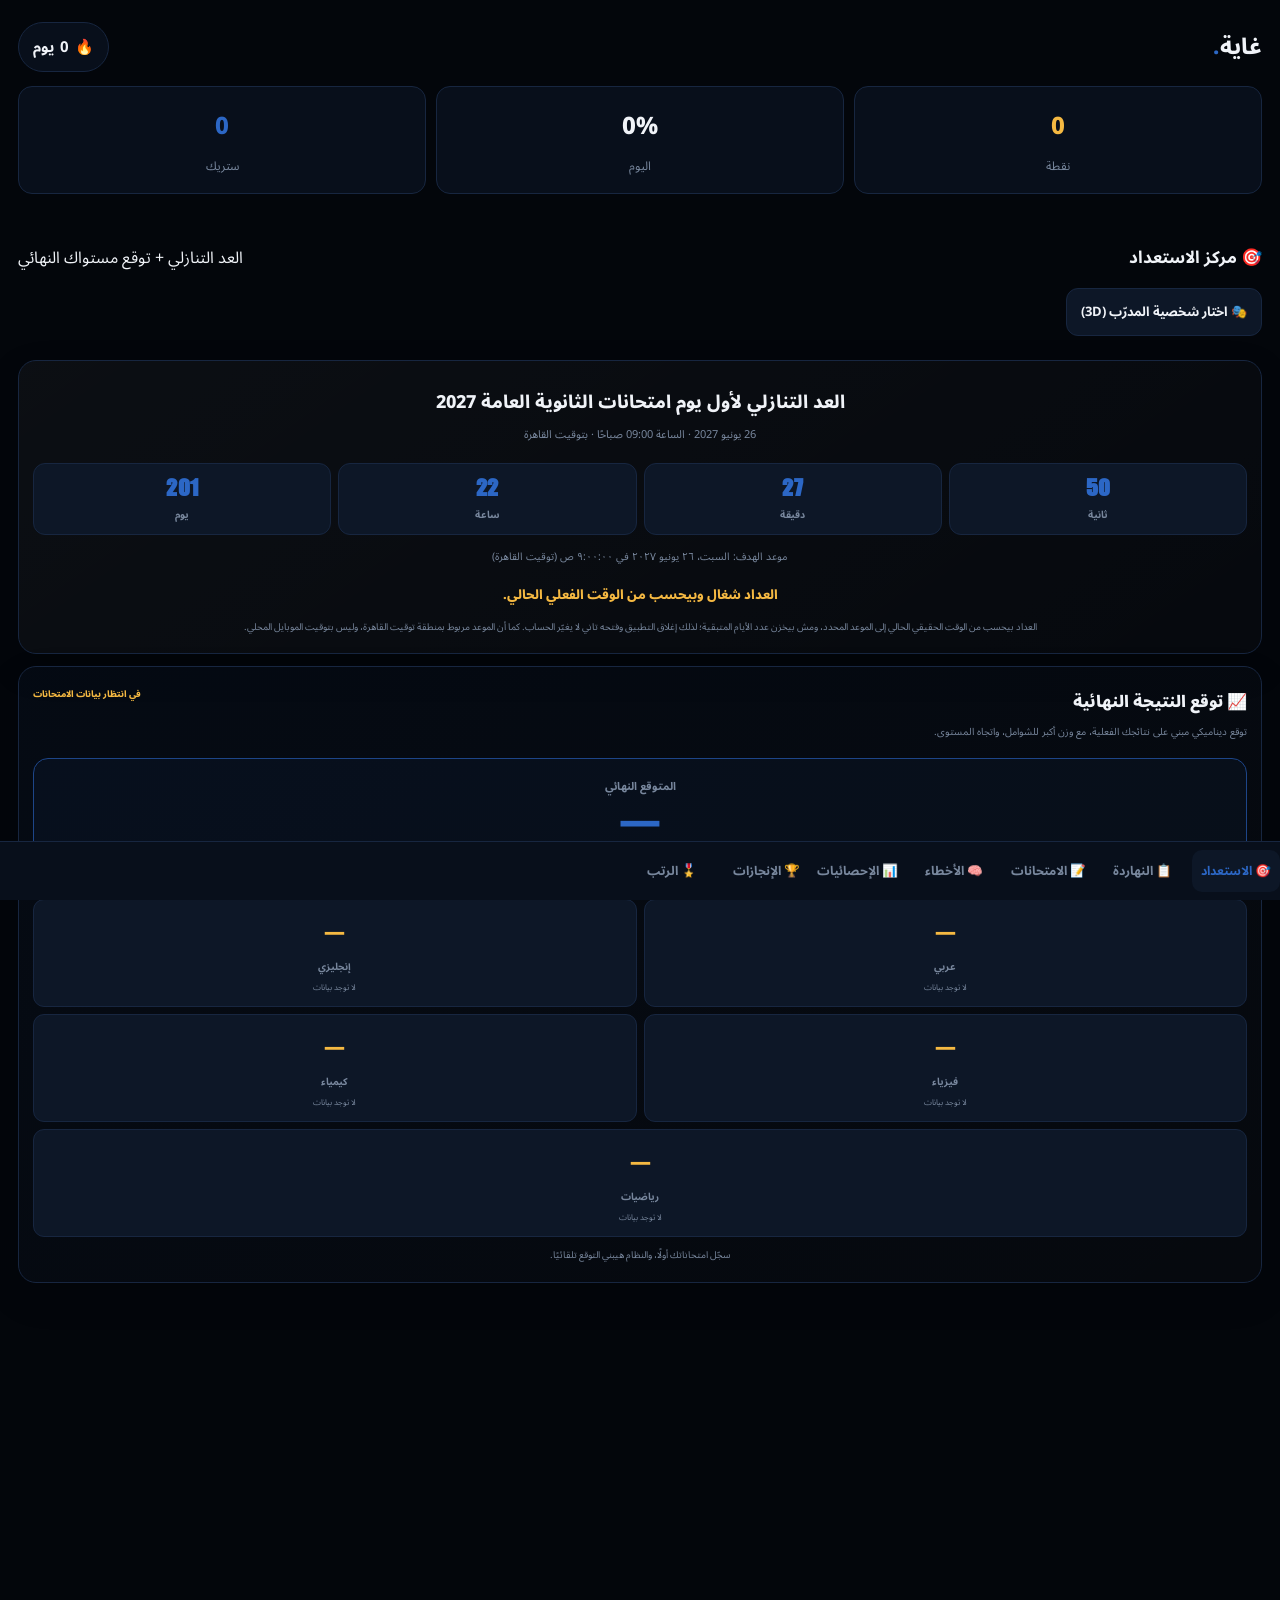
==== commit 861e2f2b: "Add files via upload" ====
--- a/index.html
+++ b/index.html
@@ -485,6 +485,54 @@
     .points-breakdown{grid-template-columns:repeat(2,1fr);}
     .subject-breakdown{grid-template-columns:repeat(2,1fr);}
   }
+/* ===== Coach 3D ===== */
+.coach-panel{position:fixed;left:50%;bottom:calc(env(safe-area-inset-bottom,0px) + 84px);transform:translateX(-50%);width:min(94vw,460px);max-height:calc(100vh - 170px);z-index:50;display:flex;flex-direction:column;overflow:hidden;border-radius:22px;background:linear-gradient(180deg,#0b1424,#080f1b);border:1px solid var(--border);box-shadow:0 18px 50px rgba(0,0,0,.6);font-family:'Noto Sans Arabic','Cairo','Tajawal',sans-serif;animation:coachin .28s ease}
+.coach-panel.angry{border-color:var(--red)}.coach-panel.happy{border-color:var(--mint)}
+@keyframes coachin{from{transform:translate(-50%,24px);opacity:0}to{transform:translate(-50%,0);opacity:1}}
+.coach-head{display:flex;align-items:center;gap:8px;padding:9px 14px;color:var(--text);font-size:14px}
+.coach-head small{color:var(--muted);font-weight:700}
+.coach-dot{width:9px;height:9px;border-radius:50%;background:#3ddc84;box-shadow:0 0 8px #3ddc84}
+.coach-panel.angry .coach-dot{background:var(--red);box-shadow:0 0 8px var(--red)}
+.coach-panel .coach-close{position:static;margin-inline-start:auto;width:30px;height:30px;border:none;background:transparent;color:rgba(255,255,255,.75);font-size:24px;line-height:1;cursor:pointer;font-family:Arial,sans-serif}
+.coach-stage{position:relative;height:215px;flex:0 0 auto;overflow:hidden}
+.coach-stage.big{height:min(46vh,330px)}
+.coach-host{position:absolute;inset:0}
+.coach-canvas{width:100%;height:100%;display:block;touch-action:none}
+.coach-glow{position:absolute;inset:0;background:radial-gradient(circle at 50% 55%,rgba(44,103,197,.38),transparent 62%)}
+.coach-panel.angry .coach-glow,.coach-picker[data-mood="angry"] .coach-glow{background:radial-gradient(circle at 50% 55%,rgba(255,60,60,.42),transparent 62%)}
+.coach-panel.happy .coach-glow,.coach-picker[data-mood="happy"] .coach-glow{background:radial-gradient(circle at 50% 55%,rgba(245,185,66,.4),transparent 62%)}
+.coach-fx{position:absolute;top:10px;right:18px;font-size:34px;animation:coachpulse .7s ease-in-out infinite alternate;pointer-events:none}
+@keyframes coachpulse{from{transform:scale(.88) rotate(-6deg)}to{transform:scale(1.15) rotate(6deg)}}
+.coach-chat{display:flex;flex-direction:column;gap:8px;padding:10px 14px 14px;overflow-y:auto;max-height:36vh}
+.coach-bubble{padding:10px 14px;border-radius:16px;font-size:14.5px;line-height:1.85;font-weight:700;color:#fff;max-width:94%;white-space:pre-wrap;word-break:break-word}
+.coach-bubble.me{align-self:flex-start;background:#16233a;color:var(--muted);font-size:13px;border-bottom-right-radius:4px}
+.coach-bubble.bot{align-self:flex-end;border-bottom-left-radius:4px;background:var(--mint-dim)}
+.coach-panel.angry .coach-bubble.bot{background:var(--red-dim);border:1px solid var(--red)}
+.coach-typing{display:inline-flex;gap:4px;align-items:center;height:20px}
+.coach-typing i{width:7px;height:7px;border-radius:50%;background:rgba(255,255,255,.7);animation:coachdot 1s infinite}
+.coach-typing i:nth-child(2){animation-delay:.15s}.coach-typing i:nth-child(3){animation-delay:.3s}
+@keyframes coachdot{0%,60%,100%{transform:translateY(0);opacity:.5}30%{transform:translateY(-5px);opacity:1}}
+.coach-picker{position:fixed;inset:0;z-index:90;background:rgba(0,0,0,.72);display:flex;align-items:center;justify-content:center;padding:14px;font-family:'Noto Sans Arabic','Cairo','Tajawal',sans-serif}
+.coach-picker-card{width:min(96vw,440px);max-height:96vh;overflow-y:auto;background:var(--surface);border:1px solid var(--border);border-radius:22px;padding:12px 14px 16px;color:var(--text)}
+.coach-picker-top{display:flex;align-items:center;justify-content:space-between;font-size:16px;padding:2px 2px 6px}
+.coach-x{width:34px;height:34px;border:none;background:transparent;color:rgba(255,255,255,.8);font-size:26px;cursor:pointer;font-family:Arial,sans-serif}
+.coach-picker .coach-stage{border-radius:16px;background:#050a13}
+.coach-nav{display:flex;align-items:center;gap:8px;margin:10px 0 8px}
+.coach-nav button{flex:0 0 44px;height:44px;border-radius:12px;border:1px solid var(--border);background:var(--surface-2);color:var(--text);font-size:26px;cursor:pointer}
+.coach-info{flex:1;text-align:center;display:flex;flex-direction:column;gap:2px}
+.coach-info b{font-size:18px}.coach-info span{font-size:12.5px;color:var(--muted);line-height:1.6}.coach-info small{font-size:11px;color:var(--gold)}
+.coach-moods{display:flex;gap:6px;margin-bottom:10px}
+.coach-moods button{flex:1;padding:9px 4px;border-radius:12px;border:1px solid var(--border);background:var(--surface-2);color:var(--muted);font-weight:700;font-family:inherit;font-size:13px;cursor:pointer}
+.coach-moods button.on{border-color:var(--mint);color:#fff;background:#102244}
+.coach-toggle{display:flex;align-items:center;gap:8px;font-size:12.5px;color:var(--muted);margin:4px 2px 12px}
+.coach-pick{width:100%;padding:13px;border:none;border-radius:14px;background:var(--mint);color:#fff;font-weight:900;font-size:15px;font-family:inherit;cursor:pointer}
+.coach-open-btn{display:inline-flex;align-items:center;gap:6px;margin:0 0 12px;padding:9px 14px;border-radius:12px;border:1px solid var(--border);background:var(--surface-2);color:var(--text);font-family:inherit;font-weight:700;font-size:13px;cursor:pointer}
+
+.coach-chips{display:flex;gap:6px;overflow-x:auto;padding:2px 0 10px;scrollbar-width:none;-webkit-overflow-scrolling:touch}
+.coach-chips::-webkit-scrollbar{display:none}
+.coach-chips button{flex:0 0 auto;display:flex;flex-direction:column;align-items:center;gap:2px;min-width:74px;padding:7px 8px;border-radius:12px;border:1px solid var(--border);background:var(--surface-2);color:var(--muted);font-family:inherit;font-weight:700;font-size:11.5px;cursor:pointer;white-space:nowrap}
+.coach-chips button span{font-size:20px;line-height:1}
+.coach-chips button.on{border-color:var(--mint);color:#fff;background:#102244}
 </style>
 </head>
 <body>
@@ -656,6 +704,7 @@
 <!-- PAGE: EXAM COUNTDOWN -->
 <section class="wrap page active" id="page-readiness">
   <div class="section-head"><h2>🎯 مركز الاستعداد</h2><span>العد التنازلي + توقع مستواك النهائي</span></div>
+  <button type="button" class="coach-open-btn" onclick="Coach3D.openPicker()">🎭 اختار شخصية المدرّب (3D)</button>
   <div class="countdown-card">
     <div class="countdown-title">العد التنازلي لأول يوم امتحانات الثانوية العامة 2027</div>
     <div class="countdown-subtitle">26 يونيو 2027 · الساعة 09:00 صباحًا · بتوقيت القاهرة</div>
@@ -764,8 +813,548 @@
   <button data-page="ranks" onclick="showPage('ranks')">🎖️ الرتب</button>
 </nav>
 
+<script id="coach3d">
+/* ===== Coach3D: tiny WebGL engine + characters (no external libraries, works offline) ===== */
+(function(){
+'use strict';
+const KEY='ghayah_coach_v1';
+/* ---------- math (column-major) ---------- */
+function mmul(a,b){const o=new Float32Array(16);for(let c=0;c<4;c++)for(let r=0;r<4;r++){let s=0;for(let k=0;k<4;k++)s+=a[k*4+r]*b[c*4+k];o[c*4+r]=s;}return o;}
+function mT(x,y,z){return new Float32Array([1,0,0,0,0,1,0,0,0,0,1,0,x,y,z,1]);}
+function mS(x,y,z){return new Float32Array([x,0,0,0,0,y,0,0,0,0,z,0,0,0,0,1]);}
+function mRX(a){const c=Math.cos(a),s=Math.sin(a);return new Float32Array([1,0,0,0,0,c,s,0,0,-s,c,0,0,0,0,1]);}
+function mRY(a){const c=Math.cos(a),s=Math.sin(a);return new Float32Array([c,0,-s,0,0,1,0,0,s,0,c,0,0,0,0,1]);}
+function mRZ(a){const c=Math.cos(a),s=Math.sin(a);return new Float32Array([c,s,0,0,-s,c,0,0,0,0,1,0,0,0,0,1]);}
+function persp(fov,asp,n,f){const t=1/Math.tan(fov/2);const o=new Float32Array(16);o[0]=t/asp;o[5]=t;o[10]=(f+n)/(n-f);o[11]=-1;o[14]=2*f*n/(n-f);return o;}
+function lookAt(e,c,u){let zx=e[0]-c[0],zy=e[1]-c[1],zz=e[2]-c[2];let l=Math.hypot(zx,zy,zz);zx/=l;zy/=l;zz/=l;
+  let xx=u[1]*zz-u[2]*zy,xy=u[2]*zx-u[0]*zz,xz=u[0]*zy-u[1]*zx;l=Math.hypot(xx,xy,xz);xx/=l;xy/=l;xz/=l;
+  const yx=zy*xz-zz*xy,yy=zz*xx-zx*xz,yz=zx*xy-zy*xx;
+  return new Float32Array([xx,yx,zx,0,xy,yy,zy,0,xz,yz,zz,0,-(xx*e[0]+xy*e[1]+xz*e[2]),-(yx*e[0]+yy*e[1]+yz*e[2]),-(zx*e[0]+zy*e[1]+zz*e[2]),1]);}
+function normalMat(m){ // inverse transpose of upper-left 3x3
+  const a=m[0],b=m[4],c=m[8],d=m[1],e=m[5],f=m[9],g=m[2],h=m[6],i=m[10];
+  const A=e*i-f*h,B=-(d*i-f*g),C=d*h-e*g,D=-(b*i-c*h),E=a*i-c*g,F=-(a*h-b*g),G=b*f-c*e,H=-(a*f-c*d),I=a*e-b*d;
+  let det=a*A+b*B+c*C; if(Math.abs(det)<1e-8)det=1e-8; const id=1/det;
+  return new Float32Array([A*id,B*id,C*id,D*id,E*id,F*id,G*id,H*id,I*id]);
+}
+const lerp=(a,b,t)=>a+(b-a)*t, clamp=(v,a,b)=>Math.max(a,Math.min(b,v));
+const mix3=(a,b,t)=>[lerp(a[0],b[0],t),lerp(a[1],b[1],t),lerp(a[2],b[2],t)];
+function hex(h){return [parseInt(h.slice(1,3),16)/255,parseInt(h.slice(3,5),16)/255,parseInt(h.slice(5,7),16)/255];}
+
+/* ---------- geometry ---------- */
+function build(pos,nor,idx){return {pos:new Float32Array(pos),nor:new Float32Array(nor),idx:new Uint16Array(idx)};}
+function sphereGeo(){const la=18,lo=28,p=[],n=[],ix=[];
+  for(let y=0;y<=la;y++){const v=y/la,th=v*Math.PI;for(let x=0;x<=lo;x++){const u=x/lo,ph=u*Math.PI*2;
+    const nx=Math.cos(ph)*Math.sin(th),ny=Math.cos(th),nz=Math.sin(ph)*Math.sin(th);p.push(nx*.5,ny*.5,nz*.5);n.push(nx,ny,nz);}}
+  for(let y=0;y<la;y++)for(let x=0;x<lo;x++){const a=y*(lo+1)+x,b=a+lo+1;ix.push(a,b,a+1,b,b+1,a+1);}
+  return build(p,n,ix);}
+function boxGeo(){const p=[],n=[],ix=[];
+  const F=[[[0,0,1],[1,0,0],[0,1,0]],[[0,0,-1],[-1,0,0],[0,1,0]],[[1,0,0],[0,0,-1],[0,1,0]],[[-1,0,0],[0,0,1],[0,1,0]],[[0,1,0],[1,0,0],[0,0,-1]],[[0,-1,0],[1,0,0],[0,0,1]]];
+  F.forEach(f=>{const nn=f[0],u=f[1],v=f[2],b=p.length/3;
+    [[-1,-1],[1,-1],[1,1],[-1,1]].forEach(q=>{p.push((nn[0]+u[0]*q[0]+v[0]*q[1])*.5,(nn[1]+u[1]*q[0]+v[1]*q[1])*.5,(nn[2]+u[2]*q[0]+v[2]*q[1])*.5);n.push(nn[0],nn[1],nn[2]);});
+    ix.push(b,b+1,b+2,b,b+2,b+3);});
+  return build(p,n,ix);}
+function cylGeo(rt,rb,seg){seg=seg||28;const p=[],n=[],ix=[];const sl=Math.atan2(rb-rt,1);
+  for(let i=0;i<=seg;i++){const a=i/seg*Math.PI*2,c=Math.cos(a),s=Math.sin(a);
+    const nl=Math.hypot(1,rb-rt);p.push(c*rt,.5,s*rt, c*rb,-.5,s*rb);n.push(c/nl,(rb-rt)/nl*1,s/nl,c/nl,(rb-rt)/nl*1,s/nl);}
+  for(let i=0;i<seg;i++){const a=i*2;ix.push(a,a+1,a+2,a+1,a+3,a+2);}
+  [[.5,rt,1],[-.5,rb,-1]].forEach(cp=>{const b=p.length/3;p.push(0,cp[0],0);n.push(0,cp[2],0);
+    for(let i=0;i<=seg;i++){const a=i/seg*Math.PI*2;p.push(Math.cos(a)*cp[1],cp[0],Math.sin(a)*cp[1]);n.push(0,cp[2],0);}
+    for(let i=0;i<seg;i++){if(cp[2]>0)ix.push(b,b+i+2,b+i+1);else ix.push(b,b+i+1,b+i+2);}});
+  return build(p,n,ix);}
+function torusGeo(R,r,a0,a1){const seg=36,tub=12,p=[],n=[],ix=[];
+  for(let i=0;i<=seg;i++){const a=lerp(a0,a1,i/seg),ca=Math.cos(a),sa=Math.sin(a);
+    for(let j=0;j<=tub;j++){const b=j/tub*Math.PI*2,cb=Math.cos(b),sb=Math.sin(b);
+      p.push((R+r*cb)*ca,(R+r*cb)*sa,r*sb);n.push(cb*ca,cb*sa,sb);}}
+  for(let i=0;i<seg;i++)for(let j=0;j<tub;j++){const a=i*(tub+1)+j,b=a+tub+1;ix.push(a,a+1,b,a+1,b+1,b);}
+  return build(p,n,ix);}
+const GEO_DEFS={
+  sphere:()=>sphereGeo(), box:()=>boxGeo(),
+  cyl:()=>cylGeo(.5,.5), cone:()=>cylGeo(0,.5), taper:()=>cylGeo(.32,.5),
+  ring:()=>torusGeo(.5,.06,0,Math.PI*2), ringThick:()=>torusGeo(.5,.16,0,Math.PI*2),
+  smile:()=>torusGeo(.5,.07,Math.PI*1.12,Math.PI*1.88),
+  frown:()=>torusGeo(.5,.07,Math.PI*.12,Math.PI*.88),
+  happyEye:()=>torusGeo(.5,.09,Math.PI*.1,Math.PI*.9),
+  hook:()=>torusGeo(.5,.1,Math.PI*.1,Math.PI*1.6)
+};
+
+/* ---------- GL core ---------- */
+const VS='attribute vec3 aPos;attribute vec3 aNor;uniform mat4 uMVP;uniform mat4 uModel;uniform mat3 uNMat;varying vec3 vN;varying vec3 vW;void main(){vec4 w=uModel*vec4(aPos,1.0);vW=w.xyz;vN=normalize(uNMat*aNor);gl_Position=uMVP*vec4(aPos,1.0);}';
+const FS='precision mediump float;varying vec3 vN;varying vec3 vW;uniform vec3 uColor;uniform vec3 uEmis;uniform vec3 uCam;uniform float uShin;uniform float uSpec;uniform vec3 uTint;'+
+'void main(){vec3 N=normalize(vN);vec3 V=normalize(uCam-vW);vec3 L1=normalize(vec3(.45,.8,.9));vec3 L2=normalize(vec3(-.85,.15,.45));'+
+'float d1=max(dot(N,L1),0.0);float d2=max(dot(N,L2),0.0);vec3 H=normalize(L1+V);float sp=pow(max(dot(N,H),0.0),uShin)*uSpec;'+
+'float rim=pow(1.0-max(dot(N,V),0.0),3.0);'+
+'vec3 c=uColor*(vec3(.40,.41,.50)+d1*vec3(.82,.80,.76)+d2*vec3(.22,.27,.42))+vec3(sp)+rim*uTint*.9+uEmis;gl_FragColor=vec4(c,1.0);}';
+
+const E={gl:null,canvas:null,prog:null,loc:null,geo:{},ok:null,lost:false};
+function initGL(){
+  const gl=E.gl; E.geo={};
+  function sh(t,s){const o=gl.createShader(t);gl.shaderSource(o,s);gl.compileShader(o);if(!gl.getShaderParameter(o,gl.COMPILE_STATUS))throw new Error(gl.getShaderInfoLog(o));return o;}
+  const pr=gl.createProgram();gl.attachShader(pr,sh(gl.VERTEX_SHADER,VS));gl.attachShader(pr,sh(gl.FRAGMENT_SHADER,FS));gl.bindAttribLocation(pr,0,'aPos');gl.bindAttribLocation(pr,1,'aNor');gl.linkProgram(pr);
+  if(!gl.getProgramParameter(pr,gl.LINK_STATUS))throw new Error(gl.getProgramInfoLog(pr));
+  E.prog=pr;E.loc={};['uMVP','uModel','uNMat','uColor','uEmis','uCam','uShin','uSpec','uTint'].forEach(n=>E.loc[n]=gl.getUniformLocation(pr,n));
+  Object.keys(GEO_DEFS).forEach(k=>{const g=GEO_DEFS[k]();const o={};
+    o.p=gl.createBuffer();gl.bindBuffer(gl.ARRAY_BUFFER,o.p);gl.bufferData(gl.ARRAY_BUFFER,g.pos,gl.STATIC_DRAW);
+    o.n=gl.createBuffer();gl.bindBuffer(gl.ARRAY_BUFFER,o.n);gl.bufferData(gl.ARRAY_BUFFER,g.nor,gl.STATIC_DRAW);
+    o.i=gl.createBuffer();gl.bindBuffer(gl.ELEMENT_ARRAY_BUFFER,o.i);gl.bufferData(gl.ELEMENT_ARRAY_BUFFER,g.idx,gl.STATIC_DRAW);o.c=g.idx.length;E.geo[k]=o;});
+  gl.enable(gl.DEPTH_TEST);gl.disable(gl.CULL_FACE);
+}
+function ensure(){
+  if(E.ok!==null && !E.lost) return E.ok;
+  try{
+    if(!E.canvas){
+      E.canvas=document.createElement('canvas');E.canvas.className='coach-canvas';
+      E.canvas.addEventListener('webglcontextlost',ev=>{ev.preventDefault();E.lost=true;});
+      E.canvas.addEventListener('webglcontextrestored',()=>{try{initGL();E.lost=false;}catch(e){E.ok=false;}});
+    }
+    if(!E.gl){E.gl=E.canvas.getContext('webgl',{alpha:true,antialias:true,premultipliedAlpha:true})||E.canvas.getContext('experimental-webgl',{alpha:true,antialias:true});}
+    if(!E.gl){E.ok=false;return false;}
+    initGL();E.lost=false;E.ok=true;
+  }catch(err){E.ok=false;}
+  return E.ok;
+}
+
+/* ---------- scene nodes ---------- */
+function N(g,col,o){const n={g:g,col:col||[1,1,1],p:[0,0,0],r:[0,0,0],s:[1,1,1],k:[],shin:28,spec:.22,emis:[0,0,0],vis:true};if(o)for(const x in o)n[x]=o[x];return n;}
+function local(n){let m=mT(n.p[0],n.p[1],n.p[2]);
+  if(n.r[1])m=mmul(m,mRY(n.r[1]));if(n.r[0])m=mmul(m,mRX(n.r[0]));if(n.r[2])m=mmul(m,mRZ(n.r[2]));
+  return mmul(m,mS(n.s[0],n.s[1],n.s[2]));}
+// children inherit translation+rotation but NOT scale of parent (parent's scale applies to its own mesh only)
+function localNoScale(n){let m=mT(n.p[0],n.p[1],n.p[2]);
+  if(n.r[1])m=mmul(m,mRY(n.r[1]));if(n.r[0])m=mmul(m,mRX(n.r[0]));if(n.r[2])m=mmul(m,mRZ(n.r[2]));return m;}
+let VP=null,CAM=[0,0,5],TINT=[.15,.2,.35];
+function draw(n,parent){
+  if(!n.vis)return;
+  const base=mmul(parent,localNoScale(n));
+  if(n.g){const gl=E.gl,g=E.geo[n.g];const model=mmul(base,mS(n.s[0],n.s[1],n.s[2]));
+    gl.uniformMatrix4fv(E.loc.uModel,false,model);gl.uniformMatrix4fv(E.loc.uMVP,false,mmul(VP,model));gl.uniformMatrix3fv(E.loc.uNMat,false,normalMat(model));
+    gl.uniform3fv(E.loc.uColor,n.col);gl.uniform3fv(E.loc.uEmis,n.emis);gl.uniform1f(E.loc.uShin,n.shin);gl.uniform1f(E.loc.uSpec,n.spec);
+    gl.bindBuffer(gl.ARRAY_BUFFER,g.p);gl.enableVertexAttribArray(0);gl.vertexAttribPointer(0,3,gl.FLOAT,false,0,0);
+    gl.bindBuffer(gl.ARRAY_BUFFER,g.n);gl.enableVertexAttribArray(1);gl.vertexAttribPointer(1,3,gl.FLOAT,false,0,0);
+    gl.bindBuffer(gl.ELEMENT_ARRAY_BUFFER,g.i);gl.drawElements(gl.TRIANGLES,g.c,gl.UNSIGNED_SHORT,0);}
+  for(let i=0;i<n.k.length;i++)draw(n.k[i],base);
+}
+
+/* ---------- characters ---------- */
+const C=hex;
+const GOLD=[.95,.72,.2], WOOD=[.62,.4,.2], DARK=[.07,.07,.1], WHITE=[.96,.96,.98], SILVER=[.72,.75,.8];
+function add(p,n){p.k.push(n);return n;}
+const S=(p,s,c,o)=>N('sphere',c,Object.assign({p:p,s:s},o||{}));
+const B=(p,s,c,o)=>N('box',c,Object.assign({p:p,s:s},o||{}));
+const Cy=(p,s,c,o)=>N('cyl',c,Object.assign({p:p,s:s},o||{}));
+const Co=(p,s,c,o)=>N('cone',c,Object.assign({p:p,s:s},o||{}));
+const Rg=(p,s,c,o)=>N('ring',c,Object.assign({p:p,s:s},o||{}));
+function grp(list){const g=N(null);list.forEach(n=>add(g,n));return g;}
+/* ----- weapons (built along +y, base at the hand) ----- */
+const W={
+ ruler(){return grp([B([0,.5,0],[.14,1.05,.03],[.93,.78,.35])].concat([0,1,2,3,4,5,6].map(i=>B([.045,.1+i*.14,.02],[.05,.012,.035],[.2,.15,.1]))));},
+ wrench(){return grp([Cy([0,.5,0],[.1,.95,.1],[.6,.64,.7],{spec:.6}),N('ringThick',[.62,.66,.72],{s:[.34,.34,.34],p:[0,1.05,0],spec:.6}),B([0,1.2,0],[.12,.2,.2],DARK)]);},
+ bokken(){return grp([B([0,.55,0],[.09,1.05,.05],[.8,.55,.3]),B([0,.05,0],[.26,.06,.1],[.15,.12,.12])]);},
+ scepter(){return grp([Cy([0,.55,0],[.07,1.1,.07],GOLD,{spec:.8,emis:[.18,.12,0]}),N('hook',GOLD,{s:[.3,.3,.3],p:[.1,1.2,0],r:[0,0,-.4],spec:.8,emis:[.18,.12,0]})]);},
+ staff(){const w=grp([Cy([0,.6,0],[.07,1.2,.07],[.4,.26,.14]),S([0,1.3,0],[.26,.26,.26],[.4,.95,1],{emis:[.1,.45,.6],spec:.9})]);w.orb=w.k[1];return w;},
+ gun(){const w=grp([B([0,.1,0],[.14,.3,.12],[.75,.78,.85]),Cy([0,.5,0],[.12,.6,.12],[.55,.6,.7],{spec:.6}),S([0,.85,0],[.17,.17,.17],[.4,1,.5],{emis:[.2,.7,.25]})]);w.orb=w.k[2];return w;},
+ slipper(){return grp([S([0,.42,0],[.3,.9,.08],[.2,.45,.85],{spec:.4}),S([0,.12,.03],[.28,.34,.14],[.95,.85,.3],{spec:.4})]);},
+ pointer(){return grp([Cy([0,.65,0],[.045,1.3,.045],[.7,.5,.25]),Co([0,1.34,0],[.07,.14,.07],[.8,.1,.1])]);},
+ book(){return grp([B([0,.28,0],[.62,.5,.14],[.7,.12,.12]),B([0,.28,.06],[.54,.44,.06],[.95,.93,.85]),B([0,.28,-.02],[.04,.5,.15],GOLD)]);},
+ ball(){const w=grp([S([0,.3,0],[.55,.55,.55],WHITE,{spec:.6})]);[[.0,.58,.0],[.26,.2,.2],[-.26,.2,.2],[.0,.18,-.26],[.26,.38,-.14]].forEach(q=>add(w,S([q[0]*.95,q[1],q[2]*.95],[.17,.17,.17],DARK)));return w;},
+ coil(){const w=grp([Cy([0,.5,0],[.08,1.0,.08],[.5,.5,.58],{spec:.6})]);for(let i=0;i<4;i++)add(w,Rg([0,.55+i*.13,0],[.3-i*.02,.3-i*.02,.3-i*.02],[.8,.5,.2],{r:[Math.PI/2,0,0],spec:.7}));
+   w.orb=add(w,S([0,1.15,0],[.28,.28,.28],[.5,.8,1],{emis:[.3,.6,1],spec:.9}));w.sparks=[0,1,2,3,4].map(()=>add(w,S([0,1.15,0],[.05,.05,.05],[1,1,1],{emis:[.7,.95,1]})));return w;},
+ atom(){const w=grp([S([0,.5,0],[.2,.2,.2],[1,.3,.3],{emis:[.35,.05,.05]})]);w.rings=[0,1,2].map(i=>add(w,N('ring',[.4,.6,1],{p:[0,.5,0],s:[.85,.85,.85],r:[i*1.05,i*.6,0],emis:[.05,.15,.35]})));
+   w.els=[0,1,2].map(i=>add(w,S([0,.5,0],[.1,.1,.1],[.6,.9,1],{emis:[.3,.7,1]})));w.k.unshift(Cy([0,-.1,0],[.06,.5,.06],[.4,.4,.45]));return w;},
+ tablet(){return grp([B([0,.45,0],[.55,.75,.08],[.62,.64,.68]),B([0,.62,.05],[.36,.03,.02],[.3,.3,.35]),B([0,.5,.05],[.36,.03,.02],[.3,.3,.35]),B([0,.38,.05],[.3,.03,.02],[.3,.3,.35])]);},
+ flask(col){const w=grp([S([0,.25,0],[.5,.5,.5],col,{emis:[col[0]*.5,col[1]*.5,col[2]*.5],spec:.9}),Cy([0,.62,0],[.14,.3,.14],[.85,.92,.96],{spec:.8}),Cy([0,.8,0],[.17,.08,.17],[.6,.4,.2])]);w.orb=w.k[0];w.col=col;return w;},
+ sword(){return grp([B([0,.65,0],[.09,1.0,.02],[.85,.88,.92],{spec:.9}),B([0,.1,0],[.34,.07,.07],GOLD,{spec:.8}),Cy([0,-.07,0],[.06,.22,.06],[.35,.15,.1]),S([0,-.2,0],[.1,.1,.1],GOLD)]);},
+ baton(){return grp([Cy([0,.4,0],[.07,.85,.07],[.1,.1,.12],{spec:.5}),Cy([0,.85,0],[.09,.12,.09],GOLD,{spec:.8}),Cy([0,-.02,0],[.09,.12,.09],GOLD,{spec:.8})]);},
+ cuffs(){return grp([N('ringThick',SILVER,{s:[.34,.34,.34],p:[0,.3,0],spec:.9}),N('ringThick',SILVER,{s:[.34,.34,.34],p:[0,.58,0],r:[0,Math.PI/2,0],spec:.9}),Cy([0,.1,0],[.06,.2,.06],[.2,.2,.25])]);},
+ bow(){return grp([N('hook',[.55,.32,.15],{s:[.8,.8,.8],p:[.0,.45,0],r:[0,0,Math.PI*.65],spec:.4}),B([-.2,.45,0],[.012,.75,.012],[.9,.9,.8])]);},
+ fan(){return grp([Cy([0,.15,0],[.05,.5,.05],[.3,.2,.12]),Cy([0,.62,0],[.78,.04,.78],[.8,.12,.15],{r:[Math.PI/2,0,0],spec:.4}),Cy([0,.62,.03],[.34,.045,.34],WHITE,{r:[Math.PI/2,0,0]})]);},
+ bamboo(){const w=grp([Cy([0,.6,0],[.07,1.5,.07],[.4,.62,.25])]);for(let i=0;i<4;i++)add(w,Rg([0,.15+i*.35,0],[.18,.18,.18],[.32,.5,.2],{r:[Math.PI/2,0,0]}));return w;},
+ mace(){const w=grp([Cy([0,.45,0],[.07,.9,.07],[.35,.22,.12]),S([0,1.0,0],[.36,.36,.36],[.62,.6,.65],{spec:.8})]);for(let i=0;i<8;i++){const a=i/8*Math.PI*2;add(w,Co([Math.cos(a)*.2,1.0,Math.sin(a)*.2],[.09,.2,.09],[.7,.7,.75],{r:[Math.sin(a)*1.57,0,-Math.cos(a)*1.57]}));}add(w,Co([0,1.22,0],[.09,.2,.09],[.7,.7,.75]));return w;},
+ spear(){return grp([Cy([0,.7,0],[.05,1.5,.05],[.5,.32,.16]),Co([0,1.55,0],[.12,.3,.12],SILVER,{spec:.9}),S([0,1.38,0],[.12,.12,.12],[.85,.15,.15])]);},
+ takouba(){return grp([B([0,.7,0],[.07,1.1,.015],[.8,.84,.9],{spec:.9}),B([0,.12,0],[.3,.05,.05],[.45,.25,.12]),Cy([0,-.05,0],[.055,.2,.055],[.25,.14,.08]),S([0,-.18,0],[.09,.09,.09],[.45,.25,.12])]);},
+ lasso(){return grp([N('ringThick',[.62,.45,.22],{s:[.9,.9,.9],p:[0,.5,0],r:[0,0,0]}),Cy([0,.0,0],[.06,.2,.06],[.45,.3,.15])]);},
+ hook(){return grp([Cy([0,.15,0],[.09,.3,.09],[.4,.3,.2]),Cy([0,.4,0],[.05,.3,.05],SILVER,{spec:.9}),N('hook',SILVER,{s:[.3,.3,.3],p:[.0,.6,0],r:[0,0,-1.1],spec:.9})]);},
+ pin(){return grp([Cy([0,.45,0],[.15,.8,.15],[.85,.7,.45],{r:[0,0,0]}),Cy([0,-.08,0],[.07,.2,.07],[.5,.3,.15]),Cy([0,1.0,0],[.07,.2,.07],[.5,.3,.15])]);},
+ flag(){const c=[.9,.15,.2];return grp([Cy([0,.7,0],[.04,1.5,.04],[.8,.8,.85]),B([.28,1.3,0],[.55,.34,.02],c),B([.28,1.3,.012],[.55,.11,.02],WHITE)]);},
+ axe(){return grp([Cy([0,.55,0],[.07,1.1,.07],[.45,.28,.14]),B([.17,1.0,0],[.34,.34,.06],[.7,.72,.78],{spec:.8}),Cy([-.05,1.0,0],[.12,.1,.12],[.6,.62,.68])]);},
+ scroll(){return grp([Cy([0,.3,0],[.14,.55,.14],[.95,.9,.75]),Cy([0,.58,0],[.17,.05,.17],[.55,.3,.15]),Cy([0,.02,0],[.17,.05,.17],[.55,.3,.15])]);},
+ medal(){return grp([Cy([0,.12,0],[.04,.3,.04],[.8,.1,.15]),Cy([0,.32,0],[.32,.05,.32],GOLD,{r:[Math.PI/2,0,0],spec:.9,emis:[.2,.14,0]})]);}
+};
+function trophy(){return grp([Cy([0,.03,0],[.2,.05,.2],GOLD,{spec:.9,emis:[.2,.14,0]}),Cy([0,.15,0],[.06,.2,.06],GOLD,{spec:.9,emis:[.2,.14,0]}),N('taper',GOLD,{s:[.34,.28,.34],p:[0,.38,0],spec:.9,emis:[.25,.17,0]}),Rg([-.19,.4,0],[.2,.2,.2],GOLD,{spec:.9,emis:[.2,.14,0]}),Rg([.19,.4,0],[.2,.2,.2],GOLD,{spec:.9,emis:[.2,.14,0]})]);}
+const HI={trophy:trophy,ball:W.ball,scroll:W.scroll,book:W.book,flag:W.flag,medal:W.medal,flaskG:()=>W.flask([.3,1,.5]),flaskB:()=>W.flask([.3,.6,1])};
+
+/* ----- accessory helpers ----- */
+function hairCap(h,col,o){o=o||{};add(h,S([0,.6,-.14],o.s||[1.08,1.0,1.06],col,{spec:.35}));}
+function mustache(h,col,w,y){add(h,S([-w*.45,y||.37,.47],[w*.6,.07,.08],col,{r:[0,0,.25]}));add(h,S([w*.45,y||.37,.47],[w*.6,.07,.08],col,{r:[0,0,-.25]}));}
+function beard(h,col,n){add(h,S([0,.2,.38],[.62,.34,.3],col));add(h,S([0,.04,.34],[.44,.4,.26],col));if(n)add(h,S([0,-.14,.3],[.28,.38,.2],col));}
+
+const CHARS=[
+ /* 1 */ {id:'prof',ico:'🧑‍🏫',name:'البروفيسور',desc:'عبقري المعادلات… وبيحفظ درجاتك أكتر منك',skin:'#e8b894',shirt:'#f2f4f8',weapon:W.ruler,angry:'tap',happy:'bow',sp:.85,
+  acc(R){const h=R.head;add(h,S([-.44,.62,-.02],[.3,.34,.26],[.95,.95,.97]));add(h,S([.44,.62,-.02],[.3,.34,.26],[.95,.95,.97]));add(h,S([0,.62,-.3],[.7,.3,.4],[.95,.95,.97]));
+   [-1,1].forEach(sx=>add(h,Rg([sx*.19,.56,.45],[.32,.32,.32],[.12,.12,.15],{spec:.6})));add(h,B([0,.58,.47],[.09,.03,.03],[.12,.12,.15]));
+   add(h,S([0,.38,.49],[.26,.06,.07],[.9,.9,.92]));
+   add(R.body,S([-.1,.2,.26],[.17,.13,.1],[.8,.12,.15]));add(R.body,S([.1,.2,.26],[.17,.13,.1],[.8,.12,.15]));add(R.body,S([0,.2,.28],[.08,.08,.08],[.6,.08,.1]));R.browCol=[.85,.85,.88];}},
+ /* 2 */ {id:'robot',ico:'🤖',name:'الروبوت R-27',desc:'معالج حاسب: بيحسب غلطاتك بالملي ثانية',skin:'#9fb0c8',shirt:'#4a566b',weapon:W.wrench,box:true,eyeCol:[.2,.95,1],eyeWhite:[.04,.07,.1],angry:'point',happy:'dance',sp:1.1,
+  acc(R){const h=R.head;add(h,Cy([0,1.07,0],[.05,.3,.05],[.5,.55,.65]));R.bulb=add(h,S([0,1.25,0],[.14,.14,.14],[1,.2,.2],{emis:[.7,.05,.05]}));
+   [-1,1].forEach(sx=>add(h,Cy([sx*.5,.5,0],[.16,.12,.16],[.45,.5,.6],{r:[0,0,Math.PI/2]})));add(R.body,B([0,.05,.3],[.3,.2,.04],[.2,.9,1],{emis:[.05,.25,.3]}));}},
+ /* 3 */ {id:'ninja',ico:'🥷',name:'النينجا',desc:'هادي وصامت… لحد ما درجتك تنزل',skin:'#1b2036',shirt:'#12162a',weapon:W.bokken,angry:'chop',happy:'jump',sp:1.5,
+  acc(R){const h=R.head;add(h,S([0,.58,0],[1.03,.3,1.0],C('#f0c9a4')));add(h,N('ring',[.85,.1,.12],{s:[.9,.9,.9],p:[0,.76,0],r:[Math.PI/2,0,0],spec:.4}));
+   add(h,B([-.12,.72,-.5],[.07,.3,.04],[.85,.1,.12],{r:[0,0,.3]}));add(h,B([.12,.7,-.5],[.07,.3,.04],[.85,.1,.12],{r:[0,0,-.4]}));R.noMouth=true;}},
+ /* 4 */ {id:'pharaoh',ico:'👑',name:'الفرعون',desc:'بنى الأهرامات… ومش هيسيبك تبني درجاتك بالغلط',skin:'#cf9768',shirt:'#f4ecd2',weapon:W.scepter,angry:'slam',happy:'wave',sp:.9,
+  acc(R){const h=R.head;add(h,S([0,.6,-.14],[1.1,1.0,1.1],[.1,.22,.62],{spec:.5}));
+   [-1,1].forEach(sx=>{add(h,B([sx*.43,.18,-.08],[.22,.9,.4],[.1,.22,.62],{spec:.4}));for(let i=0;i<3;i++)add(h,B([sx*.43,.4-i*.25,-.08],[.225,.07,.41],GOLD,{spec:.7}));});
+   add(h,B([0,-.04,.4],[.1,.24,.1],[.1,.22,.62],{r:[.15,0,0]}));add(h,Co([0,.88,.36],[.1,.17,.08],GOLD,{emis:[.3,.2,0],spec:.9}));
+   add(R.body,S([0,.25,.05],[.95,.2,.6],GOLD,{spec:.8,emis:[.15,.1,0]}));R.browCol=[.1,.08,.06];}},
+ /* 5 */ {id:'wizard',ico:'🧙',name:'الساحر',desc:'بيطلّع لك مستقبل درجاتك من كرة بلّورية',skin:'#ecbf9d',shirt:'#5b3aa8',weapon:W.staff,angry:'twirl',happy:'spin',sp:1,
+  acc(R){const h=R.head;add(h,Cy([0,.88,0],[1.3,.06,1.3],[.3,.2,.6]));add(h,Co([0,1.24,0],[.78,.72,.78],[.34,.22,.64],{r:[.12,0,.05]}));add(h,S([.1,1.1,.4],[.08,.08,.08],[1,.9,.4],{emis:[.7,.6,.2]}));
+   beard(h,[.95,.95,.97],true);add(h,S([0,.38,.48],[.3,.07,.08],[.95,.95,.97]));R.browCol=[.9,.9,.92];}},
+ /* 6 */ {id:'alien',ico:'👽',name:'الفضائي',desc:'جاي من كوكب بعيد عشان يراجع غلطاتك',skin:'#7ed957',shirt:'#2f8f9a',weapon:W.gun,eyeWhite:[.02,.03,.06],bigEyes:true,tall:true,angry:'aim',happy:'pump',sp:1.2,
+  acc(R){const h=R.head;[-1,1].forEach(sx=>{add(h,Cy([sx*.18,1.15,0],[.03,.35,.03],[.3,.55,.3],{r:[0,0,-sx*.3]}));add(h,S([sx*.26,1.34,0],[.11,.11,.11],[.5,1,.4],{emis:[.2,.7,.25]}));});R.noNose=true;}},
+ /* 7 */ {id:'mama',ico:'👩',name:'ماما',desc:'الشبشب جاهز… والدرجات لازم تعلى',skin:'#efbf9f',shirt:'#d95a78',weapon:W.slipper,angry:'sidewag',happy:'clap',noItem:true,sp:1,
+  acc(R){const h=R.head;hairCap(h,[.2,.12,.1]);add(h,S([0,1.03,-.12],[.38,.38,.38],[.2,.12,.1]));[-1,1].forEach(sx=>add(h,S([sx*.5,.34,0],[.07,.07,.07],GOLD,{spec:.9})));
+   add(R.body,S([0,-.12,.22],[.62,.46,.2],[.98,.95,.9]));R.browCol=[.15,.09,.07];}},
+ /* 8 */ {id:'teacher',ico:'📚',name:'المدرس',desc:'"اسكت يا ولد!" … وبيصحح غلطاتك بالأحمر',skin:'#d9a47a',shirt:'#3b5b92',weapon:W.pointer,happyItem:'book',angry:'shout',happy:'pump',sp:1.05,
+  acc(R){const h=R.head;hairCap(h,[.1,.08,.07]);[-1,1].forEach(sx=>add(h,Rg([sx*.19,.56,.45],[.34,.27,.34],[.15,.15,.18],{spec:.5})));add(h,B([0,.58,.47],[.08,.025,.03],[.15,.15,.18]));
+   mustache(h,[.12,.09,.08],.26);add(R.body,B([0,.12,.29],[.1,.34,.05],[.75,.1,.12]));add(R.body,B([0,.3,.27],[.24,.06,.05],WHITE));R.browCol=[.1,.08,.07];}},
+ /* 9 */ {id:'striker',ico:'⚽',name:'نجم الكورة',desc:'بيسجّل أهداف… وهيسجّل فيك لو درجتك وقعت',skin:'#b97a52',shirt:'#2a6fdb',weapon:W.ball,happyItem:'ball',angry:'throw',happy:'jump',sp:1.25,
+  acc(R){const h=R.head;hairCap(h,[.08,.06,.05],{});add(h,Rg([0,.74,0],[.9,.9,.9],[.95,.95,.98],{r:[Math.PI/2,0,0]}));
+   add(R.body,B([0,0,.3],[.14,.6,.04],WHITE));add(R.body,B([0,.08,.31],[.3,.07,.03],WHITE));R.browCol=[.08,.06,.05];}},
+ /* 10 */ {id:'inventor',ico:'⚡',name:'المخترع الكهربائي',desc:'بيولّد كهربا من غضبه… وغضبه عليك',skin:'#e0b08c',shirt:'#cfd6df',weapon:W.coil,happyItem:'medal',angry:'jab',happy:'spin',sp:1.3,
+  acc(R){const h=R.head;add(h,S([-.42,.7,-.02],[.3,.3,.26],[.55,.5,.5]));add(h,S([.42,.7,-.02],[.3,.3,.26],[.55,.5,.5]));add(h,S([0,.68,-.3],[.8,.4,.4],[.55,.5,.5]));
+   [-1,1].forEach(sx=>{add(h,Rg([sx*.15,.9,.3],[.3,.3,.3],GOLD,{r:[1.1,0,0],spec:.8}));add(h,S([sx*.15,.9,.35],[.2,.12,.08],[.3,.9,1],{emis:[.1,.4,.5]}));});
+   add(h,S([-.1,.37,.48],[.15,.05,.06],[.2,.14,.1],{r:[0,0,.2]}));add(h,S([.1,.37,.48],[.15,.05,.06],[.2,.14,.1],{r:[0,0,-.2]}));R.browCol=[.4,.35,.32];},
+  tick(R,t,a,h){const o=R.weapon;if(!o.sparks)return;const p=.6+.4*Math.sin(t*35);o.orb.emis=[.2+.3*p,.5*p+.2,.9*p];
+   o.sparks.forEach((s,i)=>{const q=t*40+i*7,r=.28+.2*Math.abs(Math.sin(q*1.3));s.p=[Math.cos(q)*r,1.15+Math.sin(q*.9)*r,Math.sin(q*1.7)*r*.6];});}},
+ /* 11 */ {id:'atom',ico:'⚛️',name:'عالم الذرة',desc:'شايف إن درجاتك أصغر من الإلكترون',skin:'#c99a74',shirt:'#2b3a67',weapon:W.atom,happyItem:'flaskB',angry:'jab',happy:'wave',sp:1.1,
+  acc(R){const h=R.head;for(let i=-3;i<=3;i++)add(h,Co([i*.1,.98-Math.abs(i)*.03,-.05],[.1,.26,.1],[.45,.3,.85],{r:[0,0,-i*.25]}));
+   [-1,1].forEach(sx=>add(h,N('ringThick',[.2,.75,.8],{s:[.3,.3,.3],p:[sx*.19,.56,.46],spec:.7,emis:[.03,.15,.17]})));add(h,B([0,.58,.47],[.1,.03,.03],[.2,.75,.8]));R.browCol=[.3,.2,.6];},
+  tick(R,t,a,h){const w=R.weapon;if(!w.els)return;w.rings.forEach((r,i)=>{r.r=[i*1.05+t*.8*(i+1),i*.6+t*.5,0];});
+   w.els.forEach((e,i)=>{const q=t*(3+i)+i*2;e.p=[Math.cos(q)*.42,.5+Math.sin(q)*.42*(i===0?1:.5),Math.sin(q)*.2*(i+1)];});}},
+ /* 12 */ {id:'philosopher',ico:'🏛️',name:'الفيلسوف',desc:'"اعرف نفسك"… واعرف إنك غلطت',skin:'#d2a07a',shirt:'#f4f0e6',weapon:W.tablet,happyItem:'scroll',angry:'scold',happy:'bow',sp:.8,
+  acc(R){const h=R.head;add(h,Rg([0,.8,0],[.95,.95,.95],GOLD,{r:[Math.PI/2,0,0],spec:.8}));add(h,S([-.42,.58,-.02],[.2,.25,.2],[.75,.75,.78]));add(h,S([.42,.58,-.02],[.2,.25,.2],[.75,.75,.78]));
+   beard(h,[.78,.78,.8],false);R.browCol=[.7,.7,.72];add(R.body,S([.2,.2,.08],[.7,.12,.5],[.85,.82,.75],{r:[0,0,-.4]}));}},
+ /* 13 */ {id:'chemist',ico:'🧪',name:'الكيميائية',desc:'بتحلّل غلطاتك لعناصرها الأولية',skin:'#e8b896',shirt:'#f6f7fb',weapon:()=>W.flask([.3,1,.45]),happyItem:'flaskB',angry:'jab',happy:'spin',sp:1,
+  acc(R){const h=R.head;hairCap(h,[.4,.22,.12]);add(h,S([0,.99,-.1],[.34,.34,.34],[.4,.22,.12]));add(h,Rg([0,.86,.2],[.9,.5,.5],[.2,.2,.25],{r:[1.2,0,0]}));
+   [-1,1].forEach(sx=>add(h,S([sx*.19,.88,.3],[.18,.12,.08],[.5,.9,.8],{emis:[.1,.3,.3]})));R.browCol=[.3,.17,.1];},
+  tick(R,t,a,h){const w=R.weapon;if(!w.orb)return;const p=.6+.4*Math.sin(t*(3+a*9));w.orb.emis=[w.col[0]*p,w.col[1]*p,w.col[2]*p];}},
+ /* 14 */ {id:'poet',ico:'📜',name:'الشاعر الفارس',desc:'بيهجيك ببيت شعر… وبسيفه لو لزم الأمر',skin:'#b98258',shirt:'#eee6d2',weapon:W.sword,happyItem:'scroll',angry:'swing',happy:'bow',sp:.95,
+  acc(R){const h=R.head;add(h,S([0,.6,-.14],[1.1,1.0,1.1],WHITE,{spec:.3}));[-1,1].forEach(sx=>add(h,B([sx*.46,.3,-.05],[.18,.7,.4],WHITE)));
+   add(h,N('ring',[.08,.08,.1],{s:[1.0,1.0,1.0],p:[0,.86,0],r:[Math.PI/2,0,0]}));beard(h,[.06,.05,.05],false);add(h,S([0,.37,.48],[.28,.06,.07],[.06,.05,.05]));R.browCol=[.06,.05,.05];}},
+ /* 15 */ {id:'general',ico:'🎖️',name:'الجنرال',desc:'قائد صارم: تشكيلة الدرجات لازم تتظبط',skin:'#d6a07a',shirt:'#4b5d3a',weapon:W.baton,happyItem:'medal',angry:'point',happy:'flex',sp:.9,
+  acc(R){const h=R.head;add(h,Cy([0,.9,0],[1.05,.2,1.05],[.3,.38,.22]));add(h,Cy([0,1.0,-.04],[.9,.14,.9],[.3,.38,.22]));add(h,B([0,.84,.5],[.8,.04,.28],[.08,.08,.08],{r:[.2,0,0]}));add(h,S([0,.93,.45],[.14,.14,.05],GOLD,{emis:[.2,.14,0],spec:.9}));
+   mustache(h,[.55,.55,.57],.3);[-1,1].forEach(sx=>add(R.body,B([sx*.34,.34,0],[.28,.06,.3],GOLD,{spec:.8})));
+   for(let i=0;i<3;i++)add(R.body,S([.22,.2-i*.0,.24+0],[.07,.07,.04],[i?.85:.9,i?.2:.7,.2],{p:[.18+i*.09,.12,.27]}));R.browCol=[.5,.5,.52];}},
+ /* 16 */ {id:'police',ico:'👮',name:'ظابط الشرطة',desc:'"رخصتك يا فندم؟" … ودرجاتك كمان',skin:'#c99872',shirt:'#1f3a6b',weapon:W.cuffs,happyItem:'medal',angry:'twirl',happy:'jump',sp:1.15,
+  acc(R){const h=R.head;add(h,Cy([0,.9,0],[1.02,.22,1.02],[.12,.2,.42]));add(h,Cy([0,1.02,-.02],[.88,.12,.88],[.12,.2,.42]));add(h,B([0,.82,.5],[.78,.04,.26],[.04,.04,.06],{r:[.2,0,0]}));add(h,S([0,.93,.46],[.14,.14,.05],GOLD,{emis:[.2,.14,0],spec:.9}));
+   mustache(h,[.1,.08,.07],.24);add(R.body,Rg([.2,.1,.28],[.2,.2,.2],GOLD,{spec:.9}));add(R.body,B([-.2,.1,.28],[.14,.05,.04],[.9,.9,.95]));R.browCol=[.08,.06,.05];}},
+ /* 17 */ {id:'hyksos',ico:'🏹',name:'المحارب الهكسوسي',desc:'جاي بعربته الحربية… عشان درجاتك',skin:'#a8703f',shirt:'#a33b2a',weapon:W.bow,angry:'aim',happy:'flex',sp:1,
+  acc(R){const h=R.head;add(h,S([0,.62,-.14],[1.06,1.0,1.04],[.06,.05,.05]));add(h,B([-.42,.3,-.06],[.14,.6,.2],[.06,.05,.05]));add(h,B([.42,.3,-.06],[.14,.6,.2],[.06,.05,.05]));
+   add(h,N('ring',[.9,.75,.15],{s:[.96,.96,.96],p:[0,.78,0],r:[Math.PI/2,0,0],spec:.4}));add(h,S([0,.78,.48],[.1,.1,.06],[.2,.4,.85],{emis:[.05,.1,.2]}));
+   beard(h,[.06,.05,.05],false);R.browCol=[.05,.04,.04];for(let i=0;i<4;i++)add(R.body,B([-.35+i*.23,0,.29],[.1,.6,.03],[.2,.35,.7]));}},
+ /* 18 */ {id:'samurai',ico:'🎌',name:'الساموراي',desc:'الشرف أهم من الدرجات… بس الدرجات برضه',skin:'#e8bf9c',shirt:'#8b1e2d',weapon:W.fan,happyItem:'flag',angry:'swing',happy:'dance',sp:1.2,
+  acc(R){const h=R.head;add(h,S([0,.62,-.14],[1.1,1.0,1.08],[.5,.08,.12],{spec:.6}));add(h,N('smile',GOLD,{s:[.6,.6,.6],p:[0,.86,.4],r:[0,0,Math.PI],spec:.9,emis:[.2,.14,0]}));
+   add(h,B([0,.2,-.3],[.9,.3,.1],[.5,.08,.12]));[-1,1].forEach(sx=>add(h,B([sx*.46,.55,-.02],[.14,.4,.3],[.5,.08,.12])));add(h,S([0,.37,.48],[.2,.04,.06],[.05,.05,.05]));R.browCol=[.05,.05,.05];}},
+ /* 19 */ {id:'kungfu',ico:'🥋',name:'معلّم الكونغ فو',desc:'بالصبر والعصا الخيزران… هتتعلم',skin:'#e2b48c',shirt:'#2f7a4f',weapon:W.bamboo,angry:'twirl',happy:'pump',sp:1.35,
+  acc(R){const h=R.head;add(h,Cy([0,.92,0],[1.5,.05,1.5],[.78,.62,.3]));add(h,Co([0,1.1,0],[1.0,.34,1.0],[.8,.65,.32]));
+   [-1,1].forEach(sx=>add(h,Co([sx*.1,.28,.48],[.05,.35,.05],[.9,.9,.92],{r:[Math.PI,0,sx*.15]})));add(h,Co([0,.12,.44],[.1,.3,.1],[.9,.9,.92],{r:[Math.PI,0,0]}));R.browCol=[.7,.7,.72];}},
+ /* 20 */ {id:'sultan',ico:'🕌',name:'السلطان العثماني',desc:'أمر السلطان: ذاكر… وإلا الفرمان!',skin:'#d1a07a',shirt:'#7b1f3a',weapon:W.mace,angry:'slam',happy:'dance',sp:.85,
+  acc(R){const h=R.head;add(h,S([0,.93,0],[1.25,.62,1.25],[.97,.96,.94],{spec:.4}));add(h,Cy([0,.78,0],[1.0,.1,1.0],[.7,.1,.2]));add(h,Co([.15,1.35,.1],[.1,.35,.1],GOLD,{r:[0,0,-.3],emis:[.2,.14,0]}));add(h,S([0,.8,.48],[.1,.1,.06],[.1,.7,.5],{emis:[.05,.3,.2]}));
+   add(h,S([-.14,.37,.47],[.22,.1,.1],[.05,.04,.04],{r:[0,0,.3]}));add(h,S([.14,.37,.47],[.22,.1,.1],[.05,.04,.04],{r:[0,0,-.3]}));add(h,S([0,.08,.36],[.3,.3,.22],[.05,.04,.04]));R.browCol=[.05,.04,.04];}},
+ /* 21 */ {id:'persian',ico:'🦁',name:'الملك الفارسي',desc:'ملك الملوك… ودرجاتك تحت التقييم',skin:'#c8946a',shirt:'#2a3f8f',weapon:W.spear,happyItem:'trophy',angry:'point',happy:'wave',sp:.95,
+  acc(R){const h=R.head;add(h,Cy([0,1.0,0],[.9,.3,.9],GOLD,{spec:.9,emis:[.2,.14,0]}));for(let i=0;i<6;i++){const a=i/6*Math.PI*2;add(h,Co([Math.cos(a)*.36,1.24,Math.sin(a)*.36],[.14,.2,.14],GOLD,{spec:.9,emis:[.2,.14,0]}));}
+   add(h,S([0,.98,.44],[.1,.1,.06],[.9,.1,.2],{emis:[.3,.02,.05]}));hairCap(h,[.07,.05,.05],{s:[1.06,.7,1.04]});
+   for(let i=0;i<7;i++)add(h,S([(i-3)*.09,.12-Math.abs(i-3)*.03,.37],[.14,.2,.16],[.07,.05,.05]));add(h,S([0,.37,.48],[.26,.06,.07],[.07,.05,.05]));R.browCol=[.06,.05,.05];}},
+ /* 22 */ {id:'amazigh',ico:'🏜️',name:'الفارس الأمازيغي',desc:'ابن الصحراء… بيعرف الطريق وبيعرف غلطتك',skin:'#b07c52',shirt:'#2e5fa8',weapon:W.takouba,angry:'swing',happy:'wave',sp:1.05,
+  acc(R){const h=R.head;add(h,S([0,.64,-.12],[1.12,1.0,1.1],[.15,.3,.62],{spec:.35}));add(h,Rg([0,.86,0],[.96,.96,.96],[.1,.2,.5],{r:[Math.PI/2,0,0]}));
+   add(h,S([0,.0,.2],[.9,.28,.7],[.15,.3,.62]));add(h,S([0,.18,.32],[.66,.2,.4],[.15,.3,.62]));R.browCol=[.1,.08,.06];}},
+ /* 23 */ {id:'cowboy',ico:'🤠',name:'الكاوبوي',desc:'بيلفّ الحبل… وبيصطاد غلطاتك',skin:'#d9a47a',shirt:'#b3342f',weapon:W.lasso,angry:'twirl',happy:'jump',sp:1.4,
+  acc(R){const h=R.head;add(h,Cy([0,.88,0],[1.4,.06,1.4],[.5,.32,.16]));add(h,N('taper',[.5,.32,.16],{s:[.72,.5,.72],p:[0,1.1,0]}));add(h,Rg([0,.95,0],[.78,.78,.78],[.2,.12,.08],{r:[Math.PI/2,0,0]}));
+   add(h,S([0,.04,.3],[.7,.2,.4],[.85,.15,.15]));mustache(h,[.2,.12,.08],.3);R.browCol=[.2,.12,.08];}},
+ /* 24 */ {id:'pirate',ico:'🏴‍☠️',name:'القرصان',desc:'بيدوّر على كنز… ولقى غلطتك',skin:'#c8935f',shirt:'#2c2c3c',weapon:W.hook,angry:'point',happy:'dance',sp:1.1,
+  acc(R){const h=R.head;add(h,S([0,.6,-.14],[1.1,1.0,1.1],[.75,.12,.15]));add(h,B([0,.86,.05],[.2,.2,.2],[.1,.1,.12],{r:[.3,0,.5]}));
+   add(h,S([-.19,.56,.47],[.26,.28,.08],[.05,.05,.06]));add(h,B([0,.7,.3],[.9,.025,.04],[.05,.05,.06],{r:[0,0,-.45]}));
+   beard(h,[.07,.05,.04],true);R.browCol=[.07,.05,.04];for(let i=0;i<4;i++)add(R.body,B([0,-.2+i*.18,.29],[.9,.06,.02],WHITE));}},
+ /* 25 */ {id:'chef',ico:'👨‍🍳',name:'الشيف',desc:'بيطبخ درجاتك على نار هادية… أو سريعة',skin:'#e0ac86',shirt:'#fbfbfd',weapon:W.pin,happyItem:'trophy',angry:'slam',happy:'pump',sp:1.15,
+  acc(R){const h=R.head;add(h,Cy([0,.98,0],[.85,.3,.85],WHITE));add(h,S([0,1.2,0],[.95,.5,.95],WHITE));mustache(h,[.1,.07,.06],.32);
+   [0,1].forEach(i=>add(R.body,S([(i?.14:-.14),.0,.28],[.08,.08,.03],[.1,.1,.12])));add(R.body,S([0,.2,.26],[.7,.12,.2],[.85,.2,.2]));R.browCol=[.1,.07,.06];}},
+ /* 26 */ {id:'astronaut',ico:'🧑‍🚀',name:'رائد الفضاء',desc:'شايف درجاتك من بعيد… من القمر',skin:'#d9a47a',shirt:'#f1f2f6',weapon:W.flag,angry:'slam',happy:'jump',lowg:true,sp:1,
+  acc(R){const h=R.head;add(h,N('ringThick',[.85,.88,.95],{s:[.55,.55,.55],p:[0,-.02,0],r:[Math.PI/2,0,0],spec:.6}));add(h,Rg([0,.5,0],[1.18,1.18,1.18],[.85,.88,.95],{r:[0,0,0],spec:.6}));
+   add(h,Cy([.5,.9,0],[.03,.3,.03],[.8,.8,.85]));add(h,S([.5,1.06,0],[.1,.1,.1],[1,.3,.3],{emis:[.6,.1,.1]}));add(R.body,B([0,.12,.29],[.4,.26,.04],[.2,.3,.45]));add(R.body,S([-.1,.12,.32],[.06,.06,.03],[1,.4,.3],{emis:[.5,.1,.05]}));add(R.body,S([.1,.12,.32],[.06,.06,.03],[.3,1,.5],{emis:[.1,.5,.2]}));}},
+ /* 27 */ {id:'viking',ico:'🪓',name:'الفايكنج',desc:'بحّار شمالي بلحية ضخمة وفأس أضخم',skin:'#e8c3a0',shirt:'#6b4a2d',weapon:W.axe,happyItem:'trophy',angry:'swing',happy:'flex',sp:.9,
+  acc(R){const h=R.head;add(h,S([0,.72,-.18],[1.12,.78,1.06],[.55,.58,.64],{spec:.8}));add(h,Rg([0,.74,0],[1.02,1.02,1.02],[.4,.42,.48],{r:[Math.PI/2,0,0],spec:.7}));add(h,B([0,.62,.5],[.07,.34,.04],[.55,.58,.64],{spec:.8}));
+   beard(h,[.9,.45,.12],true);add(h,S([-.14,.37,.47],[.22,.09,.08],[.85,.4,.1],{r:[0,0,.25]}));add(h,S([.14,.37,.47],[.22,.09,.08],[.85,.4,.1],{r:[0,0,-.25]}));
+   add(R.body,S([0,.32,.02],[1.05,.22,.7],[.9,.85,.75]));R.browCol=[.8,.4,.1];}}
+];
+
+/* ---------- rig ---------- */
+function buildRig(ch){
+  const skin=C(ch.skin),shirt=C(ch.shirt);
+  const R={ch:ch,skin:skin,skinBase:skin,browCol:[.15,.1,.08]};
+  R.root=N(null);
+  R.body=add(R.root,N('sphere',shirt,{p:[0,-.62,0],s:[1.0,.74,.6]}));
+  R.neck=add(R.root,N('cyl',skin,{p:[0,-.17,0],s:[.2,.25,.2]}));
+  R.head=add(R.root,N(null,null,{p:[0,-.04,0]}));
+  const box=!!ch.box;
+  R.skull=add(R.head,N(box?'box':'sphere',skin,{p:[0,.5,0],s:box?[.92,.82,.82]:(ch.tall?[1,1.12,.95]:[1,.96,.96]),spec:box?.6:.3}));
+  const fz=box?.41:null;
+  function zAt(x,y){if(fz)return fz;const ry=ch.tall?.56:.48;const v=.25-x*x-Math.pow((y-.5)*(.5/ry),2);return Math.sqrt(Math.max(v,.01));}
+  const ex=ch.bigEyes?.2:.19,ey=ch.bigEyes?.54:.57,ew=ch.bigEyes?[.26,.34,.12]:[.2,.23,.12];
+  R.eyes=[];R.pups=[];R.hEyes=[];R.brows=[];
+  [-1,1].forEach(sx=>{
+    const z=zAt(ex,ey);
+    const w=add(R.head,N('sphere',ch.eyeWhite||[.98,.98,1],{p:[sx*ex,ey,z-.02],s:ew.slice(),spec:.5,shin:60}));
+    const pc=ch.eyeCol||[.1,.08,.08];
+    const pu=add(R.head,N('sphere',pc,{p:[sx*ex,ey,z+.04],s:[ew[0]*.5,ew[1]*.5,.05],emis:ch.eyeCol?[ch.eyeCol[0]*.9,ch.eyeCol[1]*.9,ch.eyeCol[2]*.9]:[0,0,0],spec:.8,shin:80}));
+    const hl=add(R.head,N('sphere',[1,1,1],{p:[sx*ex+.025,ey+.03,z+.075],s:[.04,.04,.03],emis:[.9,.9,.9]}));
+    const he=add(R.head,N('happyEye',[.1,.07,.07],{p:[sx*ex,ey-.03,z+.02],s:[.2,.2,.2],vis:false}));
+    const br=add(R.head,N('box',R.browCol,{p:[sx*ex,.76,zAt(ex,.76)],s:[.22,.05,.05]}));
+    R.eyes.push(w);R.pups.push({p:pu,h:hl,sx:sx,z:z,ex:ex,ey:ey});R.hEyes.push(he);R.brows.push(br);
+  });
+  if(!ch.noNose&&!box)R.nose=add(R.head,N('sphere',skin.map(v=>v*.93),{p:[0,.47,.5],s:[.1,.09,.1]}));
+  if(!box&&!ch.tall)[-1,1].forEach(sx=>add(R.head,N('sphere',skin,{p:[sx*.49,.5,0],s:[.1,.2,.14]})));
+  R.cheeks=[-1,1].map(sx=>add(R.head,N('sphere',[1,.5,.55],{p:[sx*.3,.38,zAt(.3,.38)-.02],s:[.13,.08,.04],vis:false})));
+  const mz=fz?fz+.01:zAt(0,.27)-.01,my=.26;
+  R.mouthA=add(R.head,N('box',[.2,.03,.05],{p:[0,my,mz],s:[.3,.13,.05],vis:false}));
+  R.teeth=add(R.head,N('box',[.98,.98,.95],{p:[0,my+.045,mz+.02],s:[.26,.04,.03],vis:false}));
+  R.mouthH=add(R.head,N('sphere',[.2,.03,.05],{p:[0,my-.01,mz],s:[.3,.2,.05],vis:false}));
+  R.tongue=add(R.head,N('sphere',[.9,.3,.38],{p:[0,my-.06,mz+.02],s:[.15,.07,.03],vis:false}));
+  R.smile=add(R.head,N('smile',[.2,.06,.07],{p:[0,my+.1,mz],s:[.3,.3,.3]}));
+  ch.acc(R);
+  function arm(sx){const A={};
+    A.up=add(R.root,N(null,null,{p:[sx*.62,-.4,0]}));
+    add(A.up,N('sphere',shirt,{s:[.3,.3,.3]}));
+    add(A.up,N('cyl',shirt,{p:[0,-.24,0],s:[.26,.52,.26]}));
+    A.el=add(A.up,N(null,null,{p:[0,-.5,0]}));
+    add(A.el,N('sphere',shirt,{s:[.25,.25,.25]}));
+    add(A.el,N('cyl',shirt,{p:[0,-.2,0],s:[.22,.46,.22]}));
+    A.hand=add(A.el,N(null,null,{p:[0,-.46,0]}));
+    A.mesh=add(A.hand,N('sphere',ch.id==='ninja'?C('#f0c9a4'):skin,{s:[.24,.24,.24]}));
+    return A;}
+  R.armA=arm(1);R.armB=arm(-1);
+  R.weapon=ch.weapon();R.weapon.r=[Math.PI/2,0,0];R.weapon.p=[0,-.02,.02];R.weapon.vis=false;add(R.armA.hand,R.weapon);
+  const hi=ch.happyItem?HI[ch.happyItem]:trophy;
+  R.item=ch.noItem?N(null):hi();R.item.vis=false;add(R.armA.hand,R.item);
+  return R;
+}
+
+/* ---------- pose library ---------- */
+const PI=Math.PI, sn=Math.sin, cs=Math.cos;
+const ease=x=>x*x*(3-2*x);
+function slamPhase(t,spd){const ph=(t*spd)%1;let r;if(ph<.55)r=ease(ph/.55);else if(ph<.64)r=1-(ph-.55)/.09;else r=0;return {ph:ph,r:r,hit:(ph>.64&&ph<.9)?1-(ph-.64)/.26:0};}
+const ANG={
+ jab(t){const j=Math.max(0,sn(t*7));return {A:[[-1.05-.18*j,0,.28],[-.55-.55*j,0,0]],B:[[-.95+sn(t*34)*.04,0,-.2],[-1.6+sn(t*34)*.06,0,0]],hrx:.14};},
+ slam(t){const s=slamPhase(t,1.5);return {A:[[-.2-2.6*s.r,0,.2],[-.3-.3*s.r,0,0]],B:[[0,0,-.5],[-1.2,0,0]],hrx:.1+.3*s.hit,y:-.07*s.hit,rx:.12*s.hit};},
+ tap(t){return {A:[[-.9,0,.12],[-1.4+.38*sn(t*8),0,0]],B:[[-.9,0,-.25],[-1.5,0,0]],hrx:.12,ry:sn(t*3)*.18,hrz:sn(t*3)*.05};},
+ point(t){const l=.5+.5*sn(t*5);return {A:[[-1.45,0,.08],[-.12,0,0]],B:[[0,0,-.55],[-1.25,0,0]],hrx:.2,z:.16*l,wx:0};},
+ twirl(t){return {A:[[-1.0,0,.5],[-.7,0,0]],B:[[-.6,0,-.4],[-.9,0,0]],hrx:.1,wx:t*9,ry:sn(t*2)*.1};},
+ sidewag(t){return {A:[[-.5,0,1.5+.38*sn(t*9)],[0,0,0]],B:[[0,0,-.55],[-1.25,0,0]],ry:sn(t*9)*.1,hrz:sn(t*9)*.12,hrx:.1};},
+ stomp(t){const b=Math.abs(sn(t*6));return {A:[[-1.25+.3*sn(t*12),0,.3],[-.9,0,0]],B:[[-1.25+.3*sn(t*12+PI),0,-.3],[-.9,0,0]],y:-b*.1,rz:sn(t*6)*.08,hrx:.15};},
+ throw_(t){const ph=(t*1.2)%1;let x;if(ph<.55)x=-1.0+1.9*ease(ph/.55);else if(ph<.65)x=.9-2.9*((ph-.55)/.1);else x=-2.0+1.0*ease((ph-.65)/.35);
+   return {A:[[x,0,.25],[-.5,0,0]],B:[[-.4,0,-.5],[-.5,0,0]],hrx:ph>.6?.28:.05,ry:ph<.55?-.3*ease(ph/.55):.2,rx:ph>.6&&ph<.8?.15:0};},
+ aim(t){const rc=Math.max(0,sn(t*6))*.12;return {A:[[-1.5+rc*.3,0,.05],[-.05,0,0]],B:[[-1.35,0,-.12],[-.3,0,0]],hrx:.1,z:-rc*.5,ry:-.15};},
+ swing(t){const q=sn(t*5);return {A:[[-1.25,0,.9+1.0*q],[-.15,0,0]],B:[[-.5,0,-.6],[-1.0,0,0]],ry:-.25*q,hrz:-.1*q,hrx:.1};},
+ shout(t){const k=.5+.5*sn(t*5);return {A:[[-1.3,0,.45],[-1.8,0,.0]],B:[[-1.2,0,-.35],[-1.9,0,0]],hrx:-.12-.12*k,y:k*.03,z:.1*k};},
+ chop(t){const q=sn(t*8);return {A:[[-1.15+.4*q,0,.6],[-.8,0,0]],B:[[-1.15-.4*q,0,-.6],[-.8,0,0]],ry:sn(t*4)*.3,hrx:.12,y:-Math.abs(q)*.03};},
+ scold(t){const w=sn(t*7);return {A:[[-1.1,0,.35],[-.9+.4*w,0,0]],B:[[-1.0,0,-.5],[-1.4,0,0]],hrz:.18*w,hrx:.1,ry:.12*w};}
+};
+const HAP={
+ wave(t){return {A:[[-.15,0,2.55+sn(t*9)*.18],[0,0,.25*sn(t*9)]],B:[[-.15,0,-2.6-sn(t*9+1)*.18],[0,0,-.25*sn(t*9+1)]],hrz:sn(t*4.5)*.09,y:Math.abs(sn(t*6.5))*.09};},
+ spin(t){return {A:[[0,0,2.2],[0,0,.1]],B:[[0,0,-2.2],[0,0,-.1]],ry:t*4.6,y:Math.abs(sn(t*4.6))*.08};},
+ pump(t){const q=sn(t*8),u=Math.max(0,q),v=Math.max(0,-q);return {A:[[-.2,0,1.2+1.4*u],[0,0,0]],B:[[-.2,0,-1.2-1.4*v],[0,0,0]],y:Math.abs(q)*.07,hrz:sn(t*4)*.06};},
+ dance(t){const q=sn(t*6);return {A:[[-.6,0,1.0+.6*q],[-.4,0,0]],B:[[-.6,0,-1.0-.6*sn(t*6+PI)],[-.4,0,0]],rz:q*.12,ry:q*.45,y:Math.abs(q)*.08,hrz:-q*.1};},
+ clap(t){const c=.5+.5*sn(t*14);return {A:[[-1.1,0,.34-.26*c],[-.9,0,0]],B:[[-1.1,0,-.34+.26*c],[-.9,0,0]],y:Math.abs(sn(t*7))*.05,hrz:sn(t*3.5)*.08,item:false};},
+ bow(t){const b=Math.max(0,sn(t*2.2));return {A:[[-.2,0,2.6],[0,0,0]],B:[[-.3,0,-.15],[-1.8,0,0]],rx:.38*b,hrx:.1*b};},
+ flex(t){const p=.5+.5*sn(t*5);return {A:[[0,0,1.5],[0,0,1.2+.5*p]],B:[[0,0,-1.5],[0,0,-1.2-.5*p]],y:p*.05,hrz:sn(t*2.5)*.06};},
+ jump(t,ch){const g=ch&&ch.lowg?.38:.26;const j=Math.abs(sn(t*4.2));return {A:[[-.1,0,2.7+sn(t*10)*.3],[0,0,0]],B:[[-.1,0,-2.7-sn(t*10)*.3],[0,0,0]],y:j*g,hrz:sn(t*4.2)*.08};}
+};
+ANG.throw=ANG.throw_;
+function pose(R,st,t,dt){
+  const ch=R.ch;
+  st.a=lerp(st.a,st.mood==='angry'?1:0,clamp(dt*5,0,1));
+  st.h=lerp(st.h,st.mood==='happy'?1:0,clamp(dt*5,0,1));
+  const a=st.a,h=st.h,i=1-Math.max(a,h);
+  const talk=st.talking?(.5+.5*sn(t*22))*(.6+.4*sn(t*7)):0;
+  const tt=t*(ch.sp||1);
+  const AP=ANG[ch.angry||'jab'](tt),HP=HAP[ch.happy||'wave'](tt,ch);
+  const red=[.95,.28,.22];R.skull.col=mix3(R.skinBase,red,a*.6);R.neck.col=R.skull.col;
+  const handCol=(ch.id==='ninja')?C('#f0c9a4'):mix3(R.skinBase,red,a*.6);R.armA.mesh.col=R.armB.mesh.col=handCol;
+  if(ch.id==='ninja')R.skull.col=mix3(R.skinBase,[.5,.1,.1],a*.5);
+  if(ch.id==='robot'){R.skull.col=mix3(R.skinBase,[.9,.3,.25],a*.35);R.bulb.emis=[.5+.5*sn(t*(4+a*14))*.6+.2,.05,.05];}
+  // root motion (idle + angry + happy contributions)
+  R.root.p[1]=sn(t*2)*.012*i+(AP.y||0)*a+(HP.y||0)*h;
+  R.root.p[2]=(AP.z||0)*a;
+  R.root.r[0]=(AP.rx||0)*a+(HP.rx||0)*h;
+  R.root.r[1]=sn(t*.7)*.12*i+(AP.ry||0)*a+(HP.ry||0)*h;
+  R.root.r[2]=(AP.rz||0)*a+(HP.rz||0)*h;
+  R.body.s[1]=.74+sn(t*2)*.01;
+  R.head.r[0]=.04*a+(AP.hrx||0)*a+sn(t*1.6)*.03*i+talk*.04*(a+h)+(HP.hrx||0)*h;
+  R.head.r[2]=sn(t*38)*.02*a+(AP.hrz||0)*a+(HP.hrz||0)*h+sn(t*1.3)*.03*i;
+  R.head.p[0]=sn(t*47)*.01*a;
+  R.head.p[1]=-.04;
+  st.blinkT-=dt;if(st.blinkT<-.12){st.blinkT=2+Math.random()*3;}
+  const blink=st.blinkT<0?.12:1;
+  const sc=ch.bigEyes?[.26,.34]:[.2,.23];
+  R.eyes.forEach((w,k)=>{
+    const narrow=1-.38*a; w.s[0]=sc[0]*(1+.05*a);w.s[1]=sc[1]*narrow*blink*(1+.1*h);
+    w.vis=h<.6; w.col=(ch.eyeWhite)?ch.eyeWhite:mix3([.98,.98,1],[1,.84,.84],a);
+    const pp=R.pups[k];pp.p.vis=pp.h.vis=h<.6;
+    const jx=sn(t*2.1+k)*.012*i+sn(t*50)*.004*a;
+    pp.p.p[0]=pp.sx*pp.ex+jx;pp.p.p[1]=pp.ey+(-.01*a);pp.p.s[1]=sc[1]*.5*narrow*blink;pp.p.s[0]=sc[0]*(.5-.12*a);pp.h.p[0]=pp.sx*pp.ex+.025+jx;pp.h.p[1]=pp.ey+.03;
+    R.hEyes[k].vis=h>=.6;
+  });
+  R.brows.forEach((b,k)=>{const sx=k===0?-1:1;
+    b.r[2]=-sx*(.55*a)-sx*.12*h;b.p[1]=.76-.065*a+.06*h+sn(t*5)*.01*h;b.s[0]=.22+.06*a;b.s[1]=.05+.025*a;});
+  R.mouthA.vis=a>.5&&!ch.noMouth;R.teeth.vis=R.mouthA.vis;
+  R.mouthH.vis=h>.5&&!ch.noMouth;R.tongue.vis=R.mouthH.vis;
+  R.smile.vis=(a<=.5&&h<=.5)&&!ch.noMouth;
+  R.smile.p[1]=.36;R.smile.s[0]=R.smile.s[1]=.26;
+  R.mouthA.s[1]=.1+.1*talk+.03*sn(t*40)*a;R.mouthA.s[0]=.3;R.teeth.p[1]=.26+R.mouthA.s[1]*.5-.012;
+  R.mouthH.s[1]=.14+.12*talk+.04*sn(t*7)*h;R.tongue.p[1]=.26-R.mouthH.s[1]*.35;
+  R.cheeks.forEach(c=>c.vis=h>.5);
+  R.weapon.vis=a>.5;R.item.vis=h>.5&&HP.item!==false&&!ch.noItem;
+  // arms
+  const A=R.armA,B=R.armB;
+  const aU=[0,0,.1+sn(t*1.8)*.02],aE=[-.1,0,0],bU=[0,0,-.1-sn(t*1.8)*.02],bE=[-.1,0,0];
+  function mixV(i0,an,ha){return [0,1,2].map(q=>i0[q]*i+an[q]*a+ha[q]*h);}
+  A.up.r=mixV(aU,AP.A[0],HP.A[0]);A.el.r=mixV(aE,AP.A[1],HP.A[1]);B.up.r=mixV(bU,AP.B[0],HP.B[0]);B.el.r=mixV(bE,AP.B[1],HP.B[1]);
+  R.weapon.r=[PI/2+(AP.wx||0),0,0];
+  R.item.r=[-(A.up.r[0]+A.el.r[0])*.8,0,-(A.up.r[2]+A.el.r[2])];R.item.p=[0,-.05,0];
+  if(ch.tick)ch.tick(R,t,a,h);
+}
+
+/* ---------- controller ---------- */
+const CONF_COLS=[[1,.35,.4],[1,.82,.2],[.3,.85,.5],[.35,.6,1],[.8,.4,1],[1,.6,.2]];
+function Controller(host,charId,mood){
+  const self=this;
+  self.host=host;self.st={mood:mood||'idle',a:0,h:0,talking:false,blinkT:2};
+  self.parts=[];self.t0=performance.now();self.last=self.t0;self.running=false;self.confUntil=0;self.confAcc=0;
+  self.setChar(charId);
+  if(self.st.mood==='happy')self.confUntil=performance.now()+3800;
+  self.start();
+}
+Controller.prototype.setChar=function(id){const ch=CHARS.find(c=>c.id===id)||CHARS[0];this.id=ch.id;this.rig=buildRig(ch);};
+Controller.prototype.setMood=function(m){this.st.mood=m;if(m==='happy'){this.confUntil=performance.now()+3800;}else{this.confUntil=0;this.parts=[];}};
+Controller.prototype.talk=function(v){this.st.talking=!!v;};
+Controller.prototype.stop=function(){this.running=false;};
+Controller.prototype.start=function(){const s=this;if(s.running)return;s.running=true;s.last=performance.now();
+  (function loop(now){
+    if(!s.running)return;
+    if(!s.host.isConnected){s.running=false;return;}
+    if(!document.hidden)s.frame(now||performance.now());
+    requestAnimationFrame(loop);
+  })(performance.now());};
+Controller.prototype.frame=function(now){
+  if(!ensure()||E.lost)return;
+  const host=this.host;
+  if(E.canvas.parentNode!==host)host.appendChild(E.canvas);
+  const gl=E.gl,dpr=Math.min(window.devicePixelRatio||1,2);
+  const w=Math.max(10,Math.round(host.clientWidth*dpr)),h=Math.max(10,Math.round(host.clientHeight*dpr));
+  if(E.canvas.width!==w||E.canvas.height!==h){E.canvas.width=w;E.canvas.height=h;}
+  const dt=Math.min(.05,(now-this.last)/1000);this.last=now;const t=(now-this.t0)/1000;
+  pose(this.rig,this.st,t,dt);
+  // confetti
+  if(now<this.confUntil){this.confAcc+=dt*38;while(this.confAcc>1&&this.parts.length<90){this.confAcc--;
+    this.parts.push({x:(Math.random()-.5)*2.6,y:1.9+Math.random()*.3,z:(Math.random()-.3)*1.6,vx:(Math.random()-.5)*.5,vy:-(.4+Math.random()*.6),vz:0,rx:Math.random()*6,ry:Math.random()*6,wx:(Math.random()-.5)*10,wy:(Math.random()-.5)*10,c:CONF_COLS[Math.floor(Math.random()*CONF_COLS.length)]});}}
+  for(let i=this.parts.length-1;i>=0;i--){const p=this.parts[i];p.x+=p.vx*dt;p.y+=p.vy*dt;p.vy-=.7*dt;p.rx+=p.wx*dt;p.ry+=p.wy*dt;if(p.y<-1.8)this.parts.splice(i,1);}
+  const asp=w/h;
+  const camZ=asp<1.2?4.9:4.25;
+  CAM=[0,.2,camZ];
+  VP=mmul(persp(.66,asp,.1,30),lookAt(CAM,[0,.2,0],[0,1,0]));
+  gl.viewport(0,0,w,h);gl.clearColor(0,0,0,0);gl.clear(gl.COLOR_BUFFER_BIT|gl.DEPTH_BUFFER_BIT);
+  gl.useProgram(E.prog);gl.uniform3fv(E.loc.uCam,CAM);
+  const a=this.st.a,hh=this.st.h;gl.uniform3fv(E.loc.uTint,a>.3?[.6,.1,.05]:(hh>.3?[.55,.42,.1]:[.15,.2,.35]));
+  draw(this.rig.root,mT(0,-.05,0));
+  const conf=N('box',[1,1,1],{s:[.07,.045,.01],emis:[.15,.15,.15]});
+  this.parts.forEach(p=>{conf.p=[p.x,p.y,p.z];conf.r=[p.rx,p.ry,0];conf.col=p.c;draw(conf,mT(0,0,0));});
+};
+
+/* ---------- settings ---------- */
+function load(){try{const o=JSON.parse(localStorage.getItem(KEY)||'{}');return {id:CHARS.some(c=>c.id===o.id)?o.id:CHARS[0].id,enabled:o.enabled!==false};}catch(e){return {id:CHARS[0].id,enabled:true};}}
+function save(o){try{localStorage.setItem(KEY,JSON.stringify(o));}catch(e){}}
+function esc(s){return String(s).replace(/[&<>"']/g,c=>({'&':'&amp;','<':'&lt;','>':'&gt;','"':'&quot;',"'":'&#39;'}[c]));}
+
+/* ---------- chat panel ---------- */
+let ctxText='';
+function typeInto(el,text,ctrl,done){
+  const full=String(text);let i=0;el.textContent='';
+  const reduce=window.matchMedia&&matchMedia('(prefers-reduced-motion: reduce)').matches;
+  if(reduce||full.length>400){el.textContent=full;if(done)done();return;}
+  const per=Math.max(10,Math.min(26,2600/full.length));
+  ctrl.talk(true);
+  (function step(){
+    if(!el.isConnected){ctrl.talk(false);return;}
+    i+=1+(full.length>160?1:0);el.textContent=full.slice(0,i);
+    const box=el.closest('.coach-chat');if(box)box.scrollTop=box.scrollHeight;
+    if(i<full.length)setTimeout(step,per);else{ctrl.talk(false);if(done)done();}
+  })();
+}
+function createPanel(msg,type){
+  const s=load();const ch=CHARS.find(c=>c.id===s.id)||CHARS[0];
+  const mood=type==='motivation'?'happy':'angry';
+  const p=document.createElement('div');p.className='coach-panel '+mood;p.setAttribute('role','status');p.dataset.coach='1';
+  const label=mood==='happy'?'سعيد 🥳':'متعصب 😡';
+  p.innerHTML='<div class="coach-head"><span class="coach-dot"></span><b>'+esc(ch.name)+'</b><small>'+label+'</small>'+
+    '<button class="close-toast coach-close" type="button" aria-label="إغلاق الرسالة" onclick="dismissToast(this.closest(\'.coach-panel\'))">×</button></div>'+
+    '<div class="coach-stage"><div class="coach-glow"></div><div class="coach-host"></div><span class="coach-fx">'+(mood==='happy'?'🎉':'💢')+'</span></div>'+
+    '<div class="coach-chat"></div>';
+  p._coach={msg:String(msg),mood:mood,id:ch.id,ctx:ctxText};ctxText='';
+  return p;
+}
+function activate(p){
+  const d=p._coach,chat=p.querySelector('.coach-chat'),host=p.querySelector('.coach-host');
+  const ctrl=new Controller(host,d.id,d.mood);p._ctrl=ctrl;
+  if(d.ctx){const me=document.createElement('div');me.className='coach-bubble me';me.textContent=d.ctx;chat.appendChild(me);}
+  const bot=document.createElement('div');bot.className='coach-bubble bot';bot.innerHTML='<span class="coach-typing"><i></i><i></i><i></i></span>';chat.appendChild(bot);
+  setTimeout(()=>{if(!bot.isConnected)return;bot.classList.add('talk');typeInto(bot,d.msg,ctrl,()=>{});},d.ctx?650:350);
+  bot.addEventListener('click',()=>{if(bot.isConnected&&!ctrl.st.talking){ctrl.setMood(d.mood);}});
+}
+
+/* ---------- picker ---------- */
+function openPicker(){
+  if(!ensure()){alert('جهازك أو المتصفح مش بيدعم الـ3D (WebGL) دلوقتي.');return;}
+  document.querySelectorAll('.coach-picker').forEach(x=>x.remove());
+  const s=load();let idx=Math.max(0,CHARS.findIndex(c=>c.id===s.id));let mood='idle';
+  const o=document.createElement('div');o.className='coach-picker';o.setAttribute('role','dialog');o.setAttribute('aria-label','اختيار شخصية المدرّب');
+  o.innerHTML='<div class="coach-picker-card"><div class="coach-picker-top"><b>🎭 اختار مدرّبك</b><button type="button" class="coach-x" aria-label="إغلاق">×</button></div>'+
+   '<div class="coach-stage big"><div class="coach-glow"></div><div class="coach-host"></div></div>'+
+   '<div class="coach-nav"><button type="button" class="cp-next" aria-label="التالي">‹</button><div class="coach-info"><b class="cp-name"></b><span class="cp-desc"></span><small class="cp-count"></small></div><button type="button" class="cp-prev" aria-label="السابق">›</button></div>'+
+   '<div class="coach-chips"></div>'+
+   '<div class="coach-moods"><button type="button" data-m="angry">😡 متعصب</button><button type="button" data-m="happy">🥳 سعيد</button><button type="button" data-m="idle">😐 هادي</button></div>'+
+   '<label class="coach-toggle"><input type="checkbox" class="cp-en"><span>اعرض المدرّب 3D بدل الرسالة العادية</span></label>'+
+   '<button type="button" class="coach-pick">✔ اختار الشخصية دي</button></div>';
+  document.body.appendChild(o);
+  const host=o.querySelector('.coach-host');const ctrl=new Controller(host,CHARS[idx].id,mood);
+  const en=o.querySelector('.cp-en');en.checked=s.enabled;
+  const chips=o.querySelector('.coach-chips');
+  CHARS.forEach((c,k)=>{const b=document.createElement('button');b.type='button';b.innerHTML='<span>'+c.ico+'</span>'+esc(c.name);b.onclick=()=>{idx=k;refresh();};chips.appendChild(b);});
+  function refresh(){const c=CHARS[idx];
+    chips.querySelectorAll('button').forEach((b,k)=>{b.classList.toggle('on',k===idx);if(k===idx&&b.scrollIntoView){const cr=chips.getBoundingClientRect(),br=b.getBoundingClientRect();chips.scrollLeft+=br.left-cr.left-(cr.width-br.width)/2;}});o.querySelector('.cp-name').textContent=c.name;o.querySelector('.cp-desc').textContent=c.desc;
+    o.querySelector('.cp-count').textContent=(idx+1)+' / '+CHARS.length+(c.id===load().id?'  •  الشخصية الحالية':'');
+    o.querySelectorAll('.coach-moods button').forEach(b=>b.classList.toggle('on',b.dataset.m===mood));
+    ctrl.setChar(c.id);ctrl.setMood(mood);o.dataset.mood=mood;}
+  function close(){ctrl.stop();o.remove();}
+  o.querySelector('.cp-next').onclick=()=>{idx=(idx+1)%CHARS.length;refresh();};
+  o.querySelector('.cp-prev').onclick=()=>{idx=(idx-1+CHARS.length)%CHARS.length;refresh();};
+  o.querySelectorAll('.coach-moods button').forEach(b=>b.onclick=()=>{mood=b.dataset.m;refresh();});
+  o.querySelector('.coach-x').onclick=close;
+  o.addEventListener('click',e=>{if(e.target===o)close();});
+  o.querySelector('.coach-pick').onclick=()=>{save({id:CHARS[idx].id,enabled:en.checked});close();
+    try{if(typeof showToast==='function')showToast('اتغيّر المدرّب لـ'+CHARS[idx].name+' ✅','motivation',false);}catch(e){}};
+  refresh();
+}
+
+window.Coach3D={
+  chars:CHARS,
+  enabled(){const s=load();return s.enabled&&ensure();},
+  setContext(t){ctxText=String(t||'');},
+  createPanel:createPanel,activate:activate,openPicker:openPicker
+};
+})();
+
+</script>
 <script>
 /* ---------- DATA ---------- */
+// Main subjects (order used by selects, totals and charts)
+const SUBJECTS = ['رياضيات','فيزياء','كيمياء','عربي','إنجليزي'];
 const STORE_KEY = 'atnaffez_data_v1';
 const LAST_MESSAGE_KEY = 'atnaffez_last_message_v1';
 const PENDING_TOAST_KEY = 'atnaffez_pending_toast_v2';
@@ -1903,7 +2492,7 @@
 };
 
 function showRankTransitionToast(msg, type){
-  document.querySelectorAll('.toast').forEach(toast=>toast.remove());
+  document.querySelectorAll('.toast, .coach-panel').forEach(toast=>toast.remove());
   const t=document.createElement('div');
   t.className='toast '+type;
   t.dataset.persistent='false';
@@ -2262,14 +2851,19 @@
   }
 }
 function showToast(msg, type='roast', persist=(type==='roast')){
-  document.querySelectorAll('.toast').forEach(toast => toast.remove());
-  const t = document.createElement('div');
-  t.className='toast '+type;
+  document.querySelectorAll('.toast, .coach-panel').forEach(toast => toast.remove());
+  let t = null, coachOn = false;
+  try{ if(window.Coach3D && Coach3D.enabled()){ t = Coach3D.createPanel(msg, type); coachOn = true; } }catch(error){ t = null; coachOn = false; }
+  if(!t){
+    t = document.createElement('div');
+    t.className='toast '+type;
+    t.setAttribute('role','status');
+    t.innerHTML = '<button class="close-toast" type="button" aria-label="إغلاق الرسالة" onclick="dismissToast(this.parentElement)">×</button>'
+      +'<span class="emoji">'+(type==='motivation' ? '✅' : '💀')+'</span>'+msg;
+  }
   t.dataset.persistent = persist ? 'true' : 'false';
-  t.setAttribute('role','status');
-  t.innerHTML = '<button class="close-toast" type="button" aria-label="إغلاق الرسالة" onclick="dismissToast(this.parentElement)">×</button>'
-    +'<span class="emoji">'+(type==='motivation' ? '✅' : '💀')+'</span>'+msg;
   document.body.appendChild(t);
+  if(coachOn){ try{ Coach3D.activate(t); }catch(error){ console.error(error); } }
   if(persist){
     localStorage.setItem(PENDING_TOAST_KEY, JSON.stringify({msg, type}));
   } else {
@@ -2391,6 +2985,7 @@
   clearExamForm();
   renderExams(); renderStats(); renderPrediction();
   const feedback=getExamFeedback(score);
+  try{ if(window.Coach3D) Coach3D.setContext(subject+' — '+(type==='weekly'?'امتحان أسبوعي':'امتحان شامل')+': '+score+'%'); }catch(error){}
   showToast(randomExamMessage(feedback.messages),feedback.type,feedback.type==='roast');
 }
 
